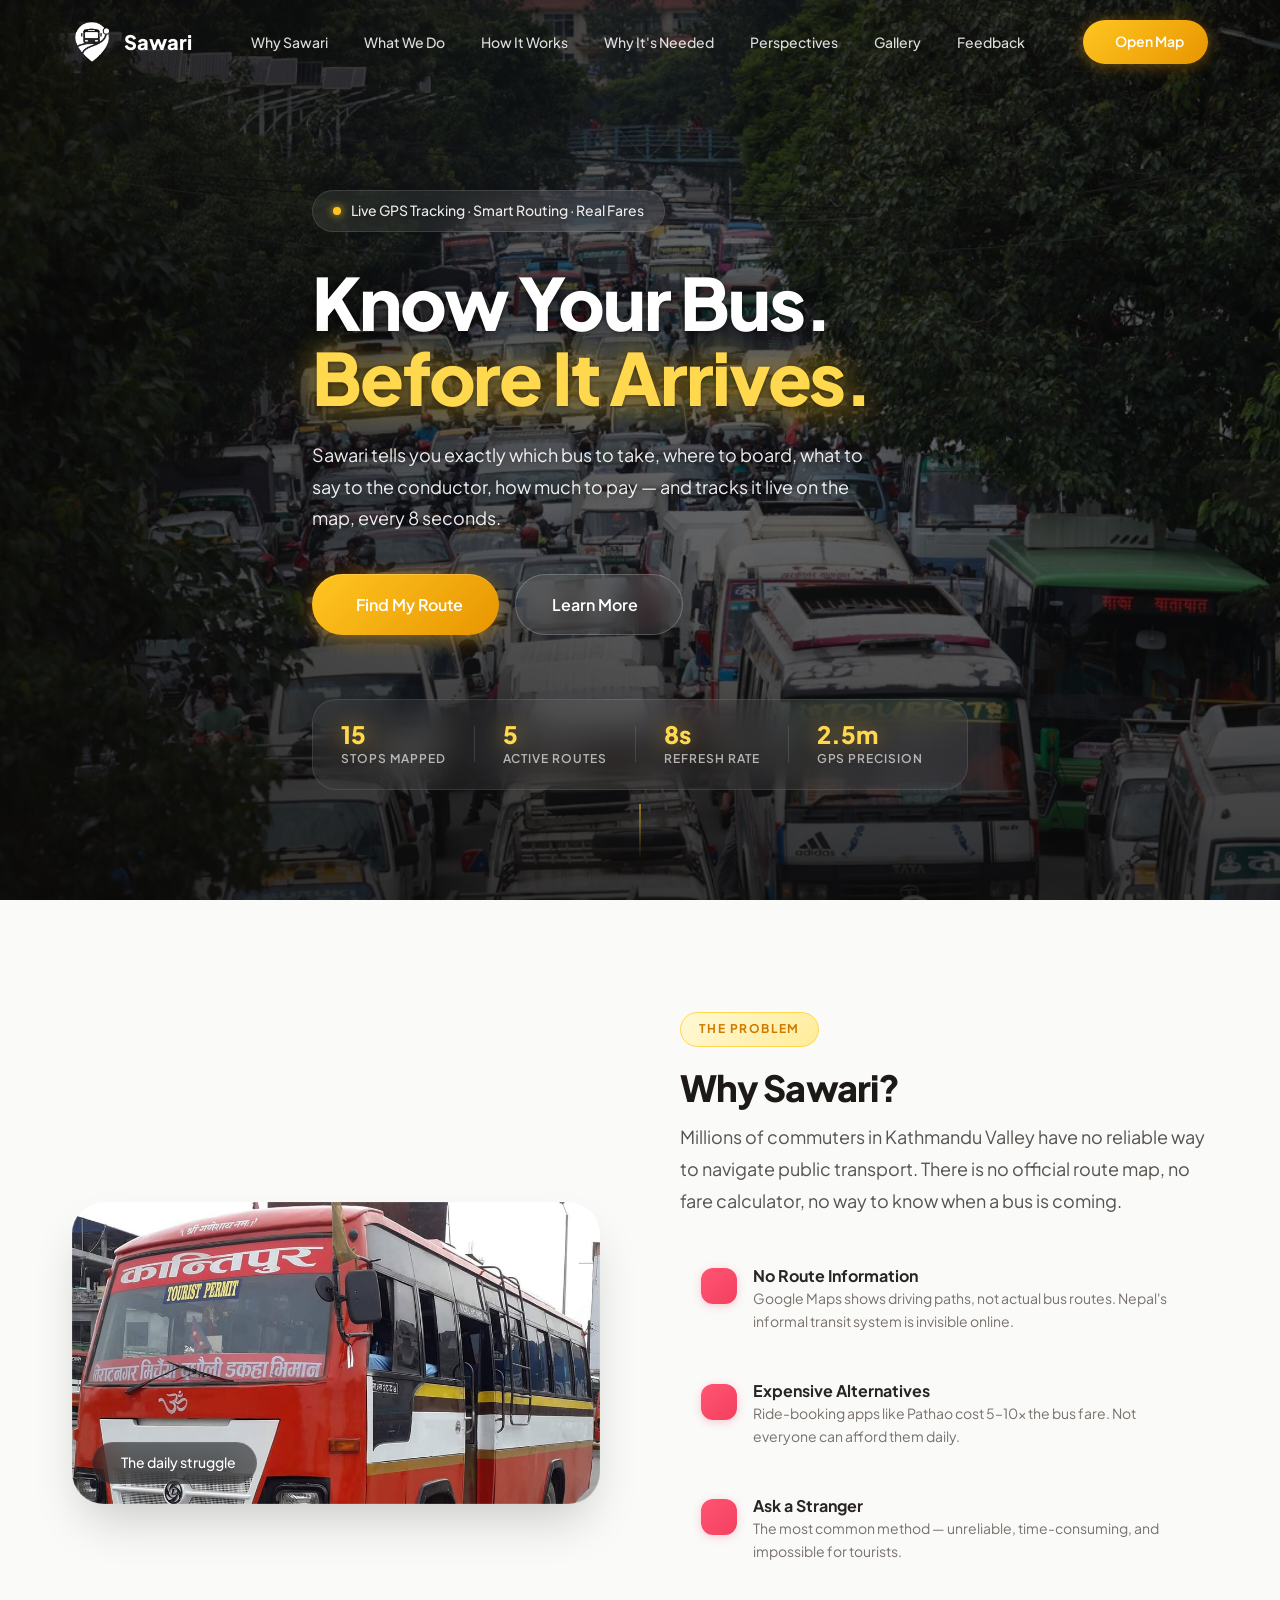
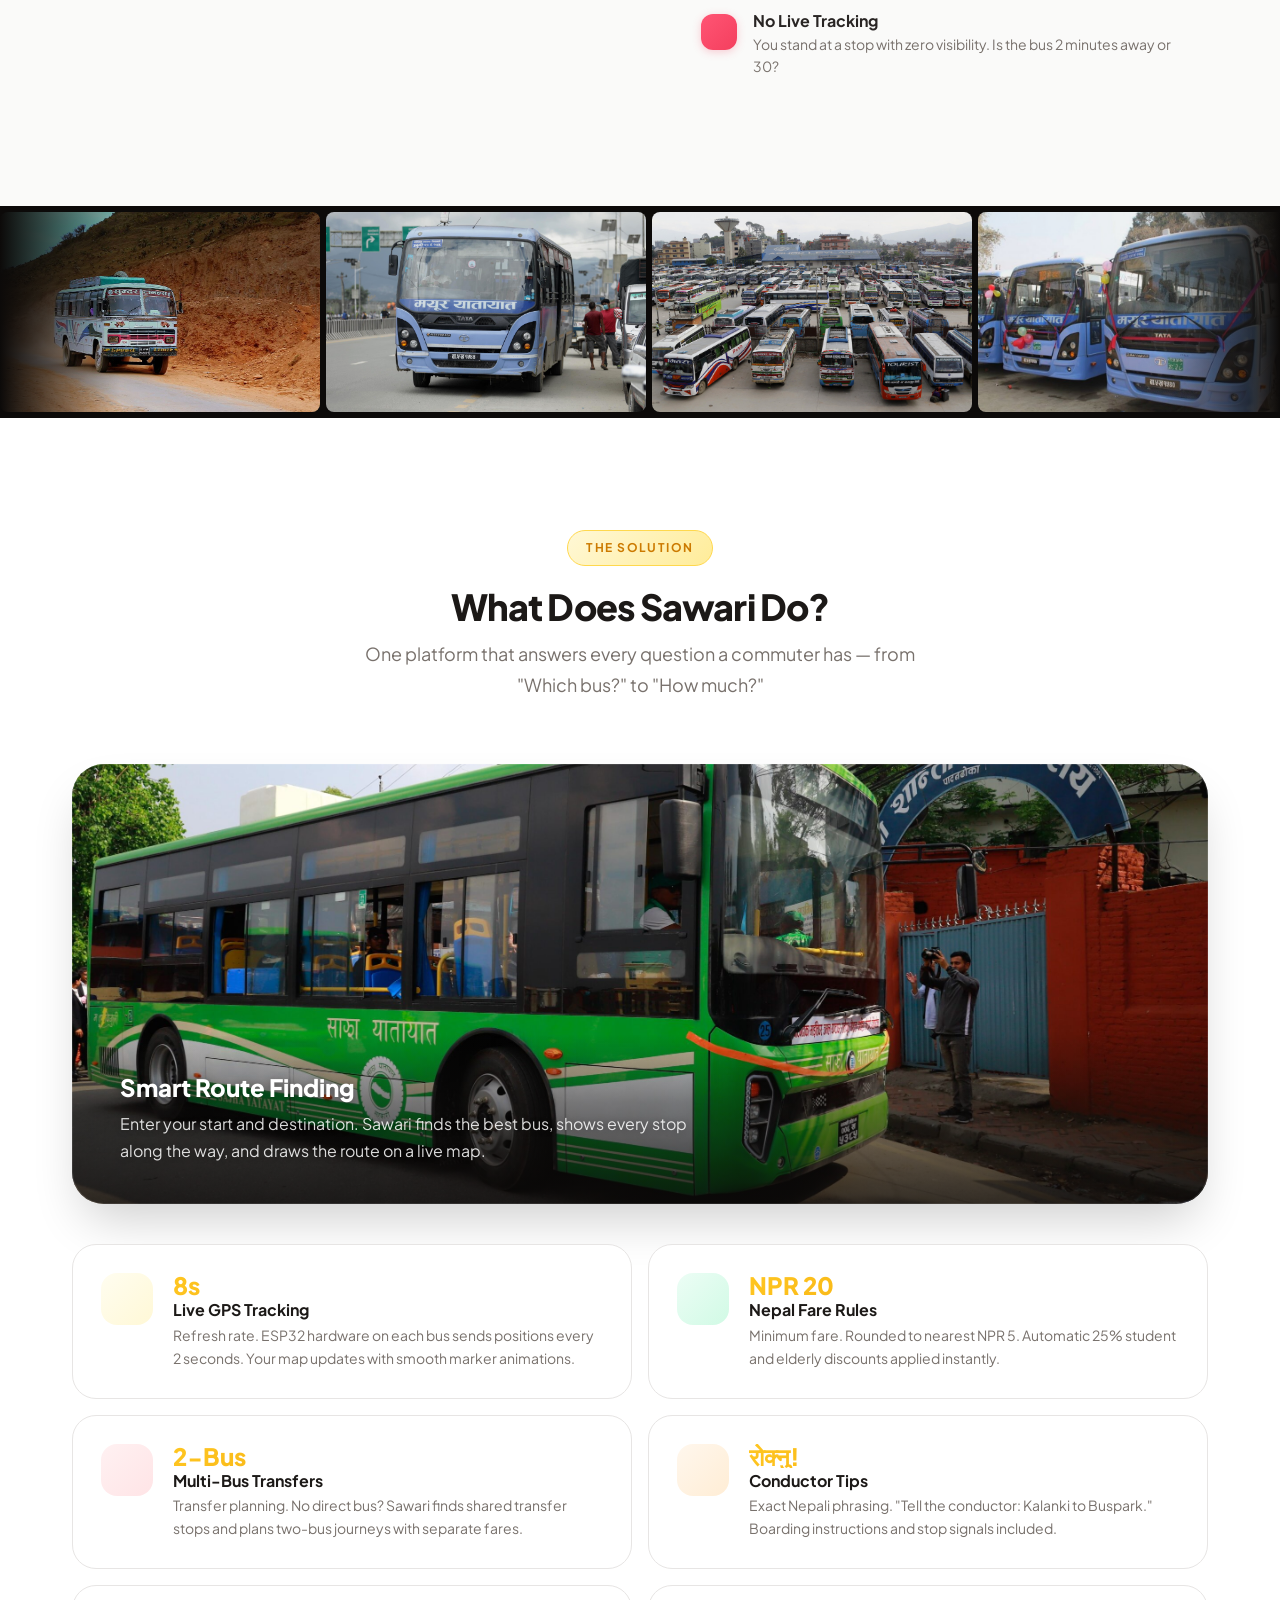
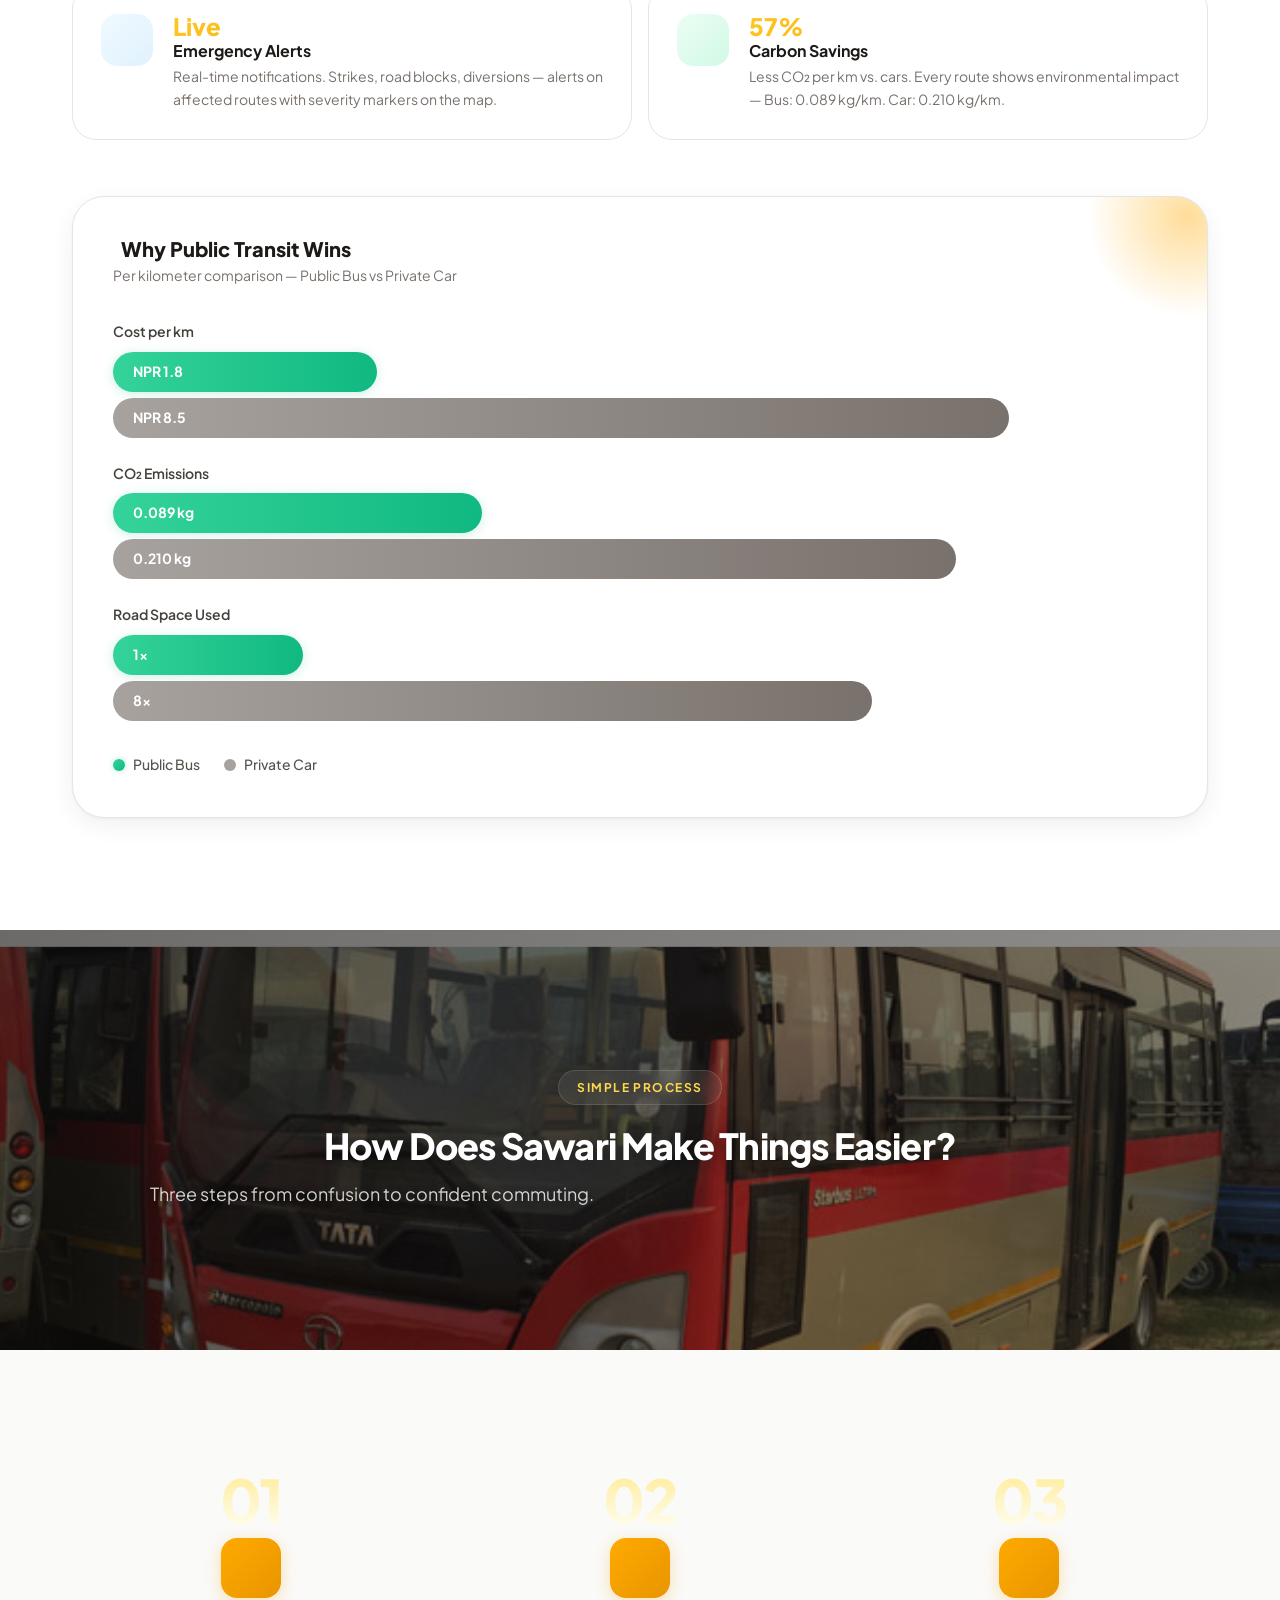
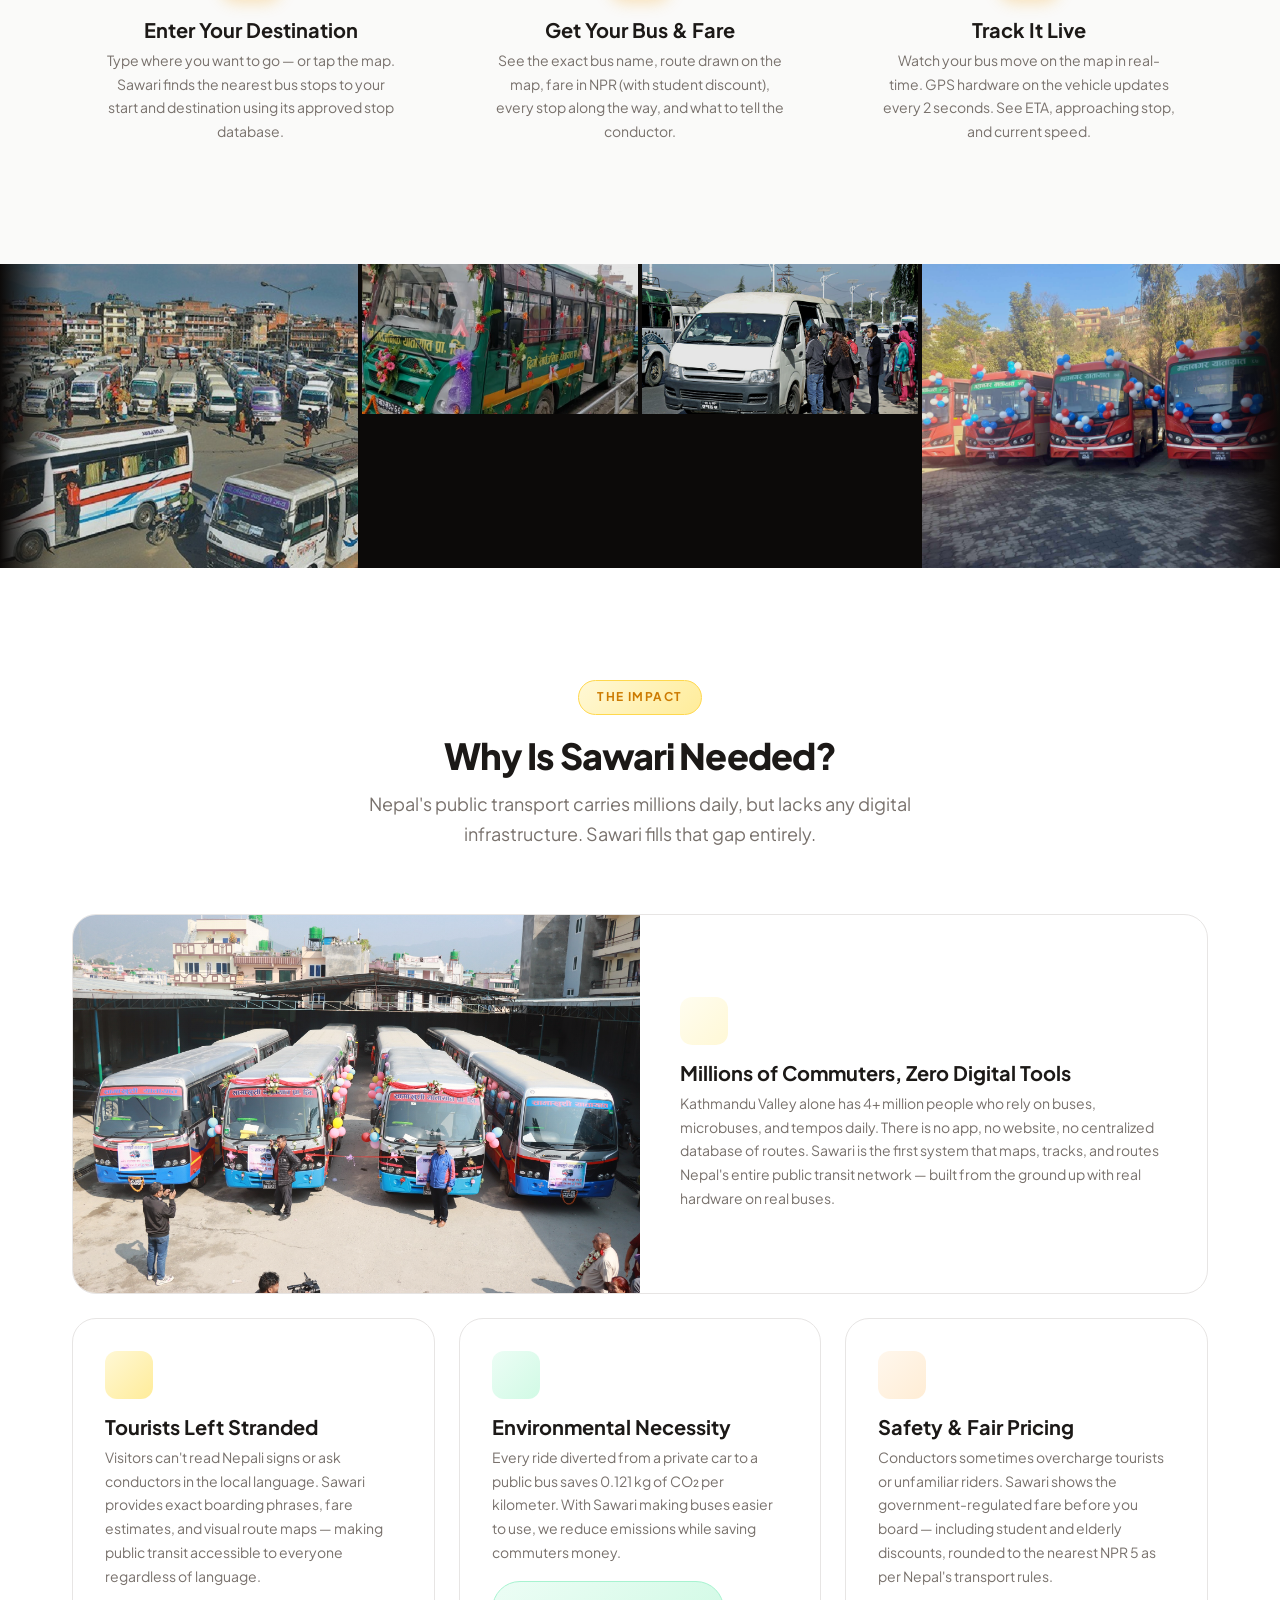
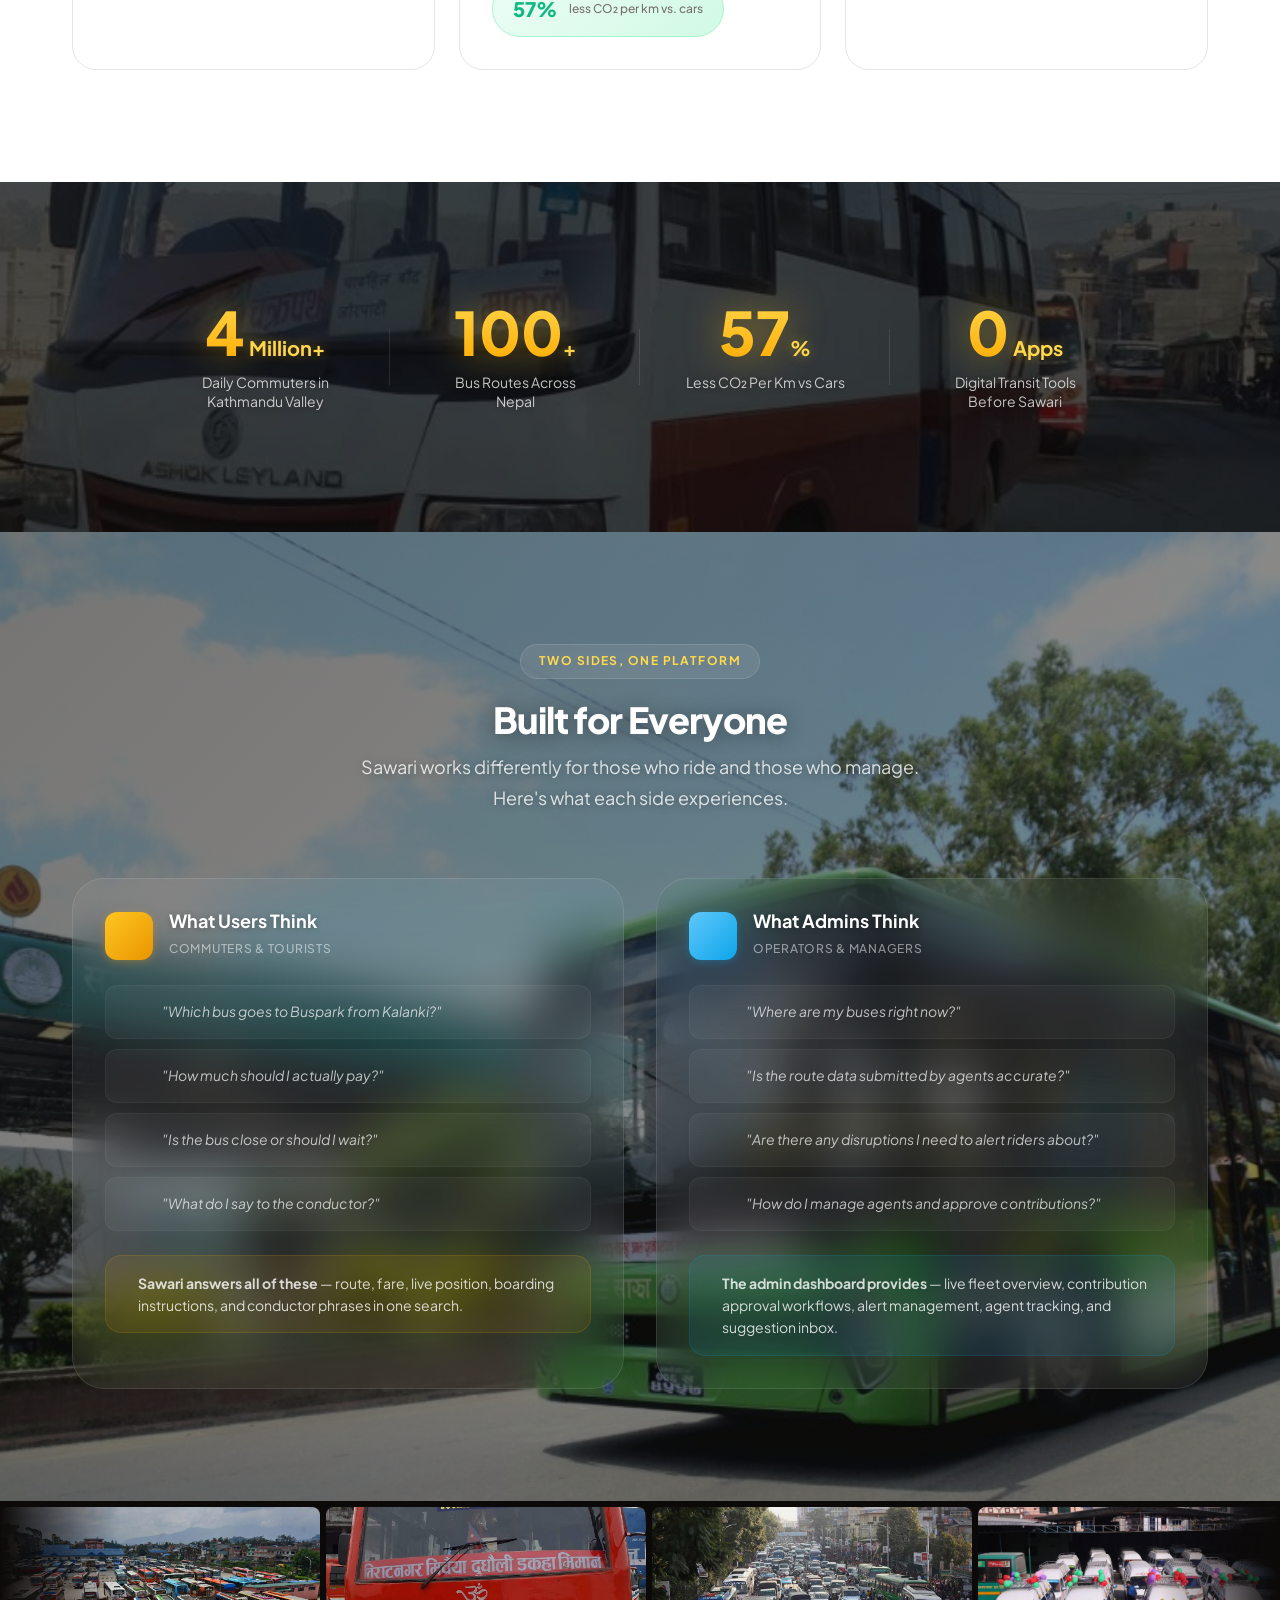
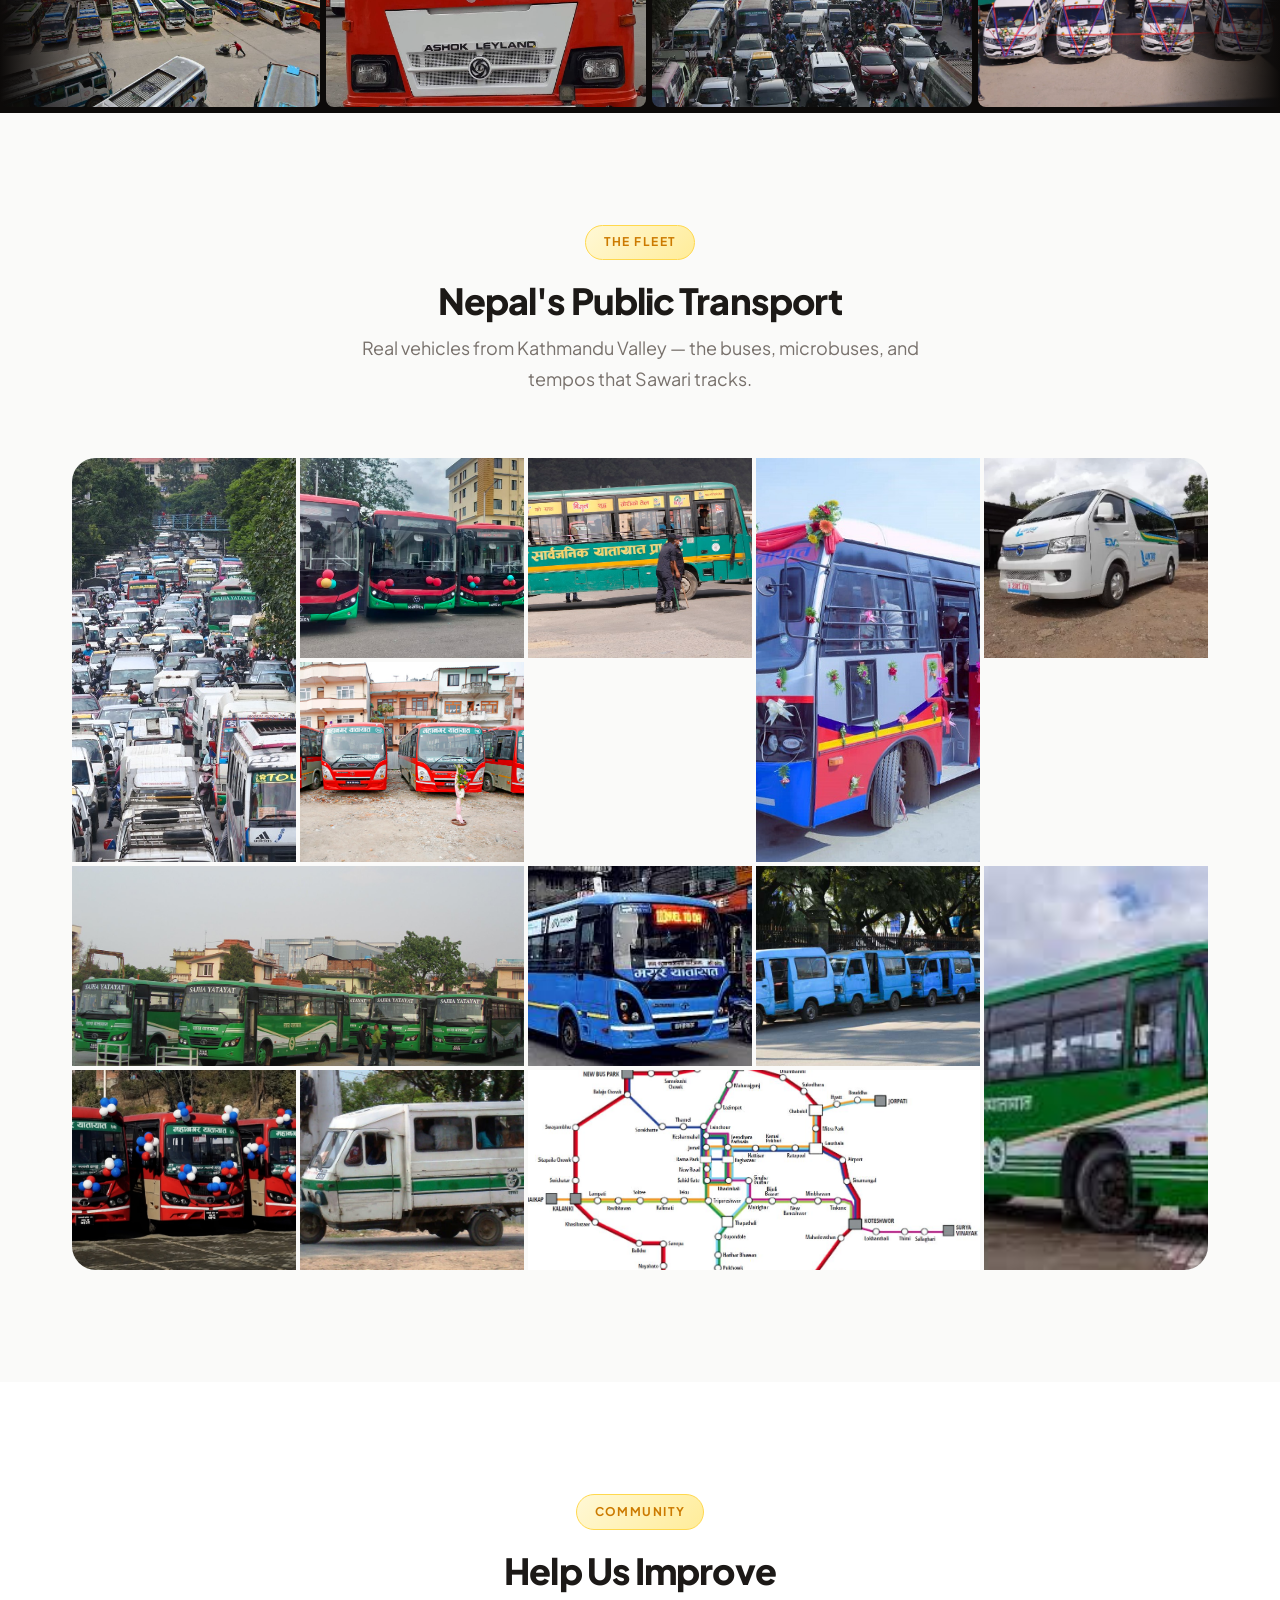
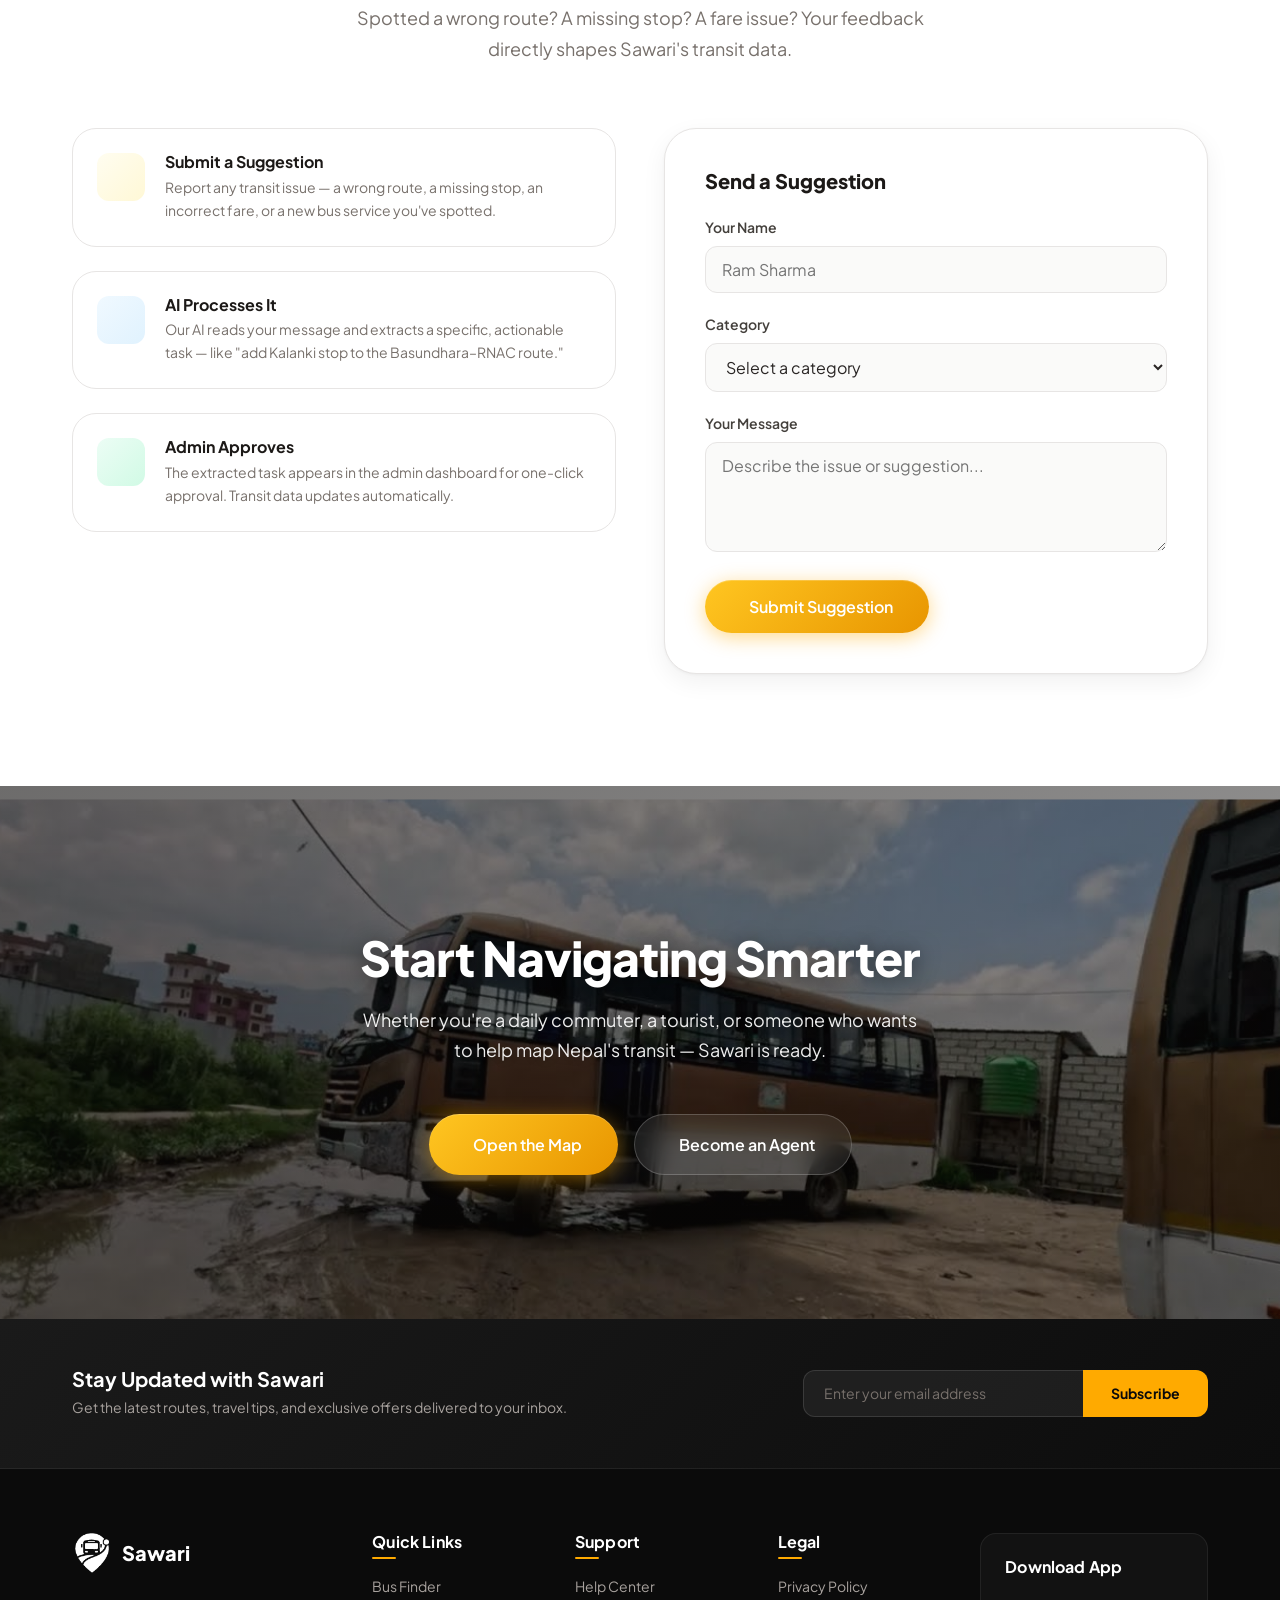
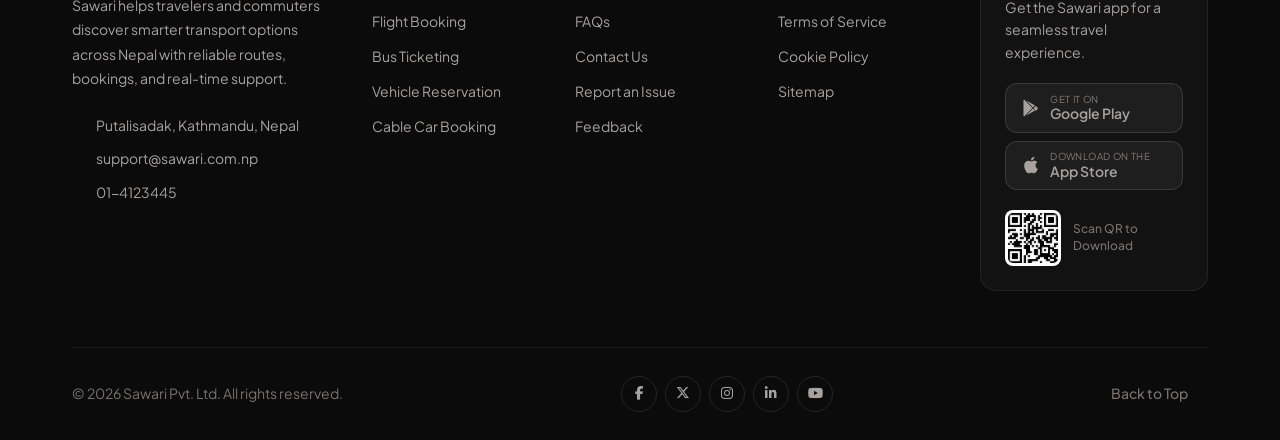
==== sarwari-landing/index.html @ 7359ad66 "feat: Add newsletter subscription bar and enhance footer with social media links" ====
<!DOCTYPE html>
<html lang="en">
<head>
    <meta charset="UTF-8">
    <meta name="viewport" content="width=device-width, initial-scale=1.0">
    <meta name="description" content="Sawari — Navigate Nepal's public transport with real-time GPS tracking, smart route finding, and live fare estimation for Kathmandu Valley.">
    <meta name="keywords" content="Sawari, Nepal, public transport, GPS tracking, bus tracker, Kathmandu, route finder, smart transit">
    <meta name="author" content="Sawari Team">
    <meta name="robots" content="index, follow">

    <!-- Open Graph -->
    <meta property="og:title" content="Sawari — Smart Public Transit for Nepal">
    <meta property="og:description" content="Real-time GPS bus tracking, intelligent route finding, and fare estimation. Navigate Kathmandu's public transport with confidence.">
    <meta property="og:type" content="website">
    <meta property="og:url" content="https://sawari.com.np">
    <meta property="og:image" content="../gallery/sajha-bus-EV.jpg">

    <!-- Twitter Card -->
    <meta name="twitter:card" content="summary_large_image">
    <meta name="twitter:title" content="Sawari — Smart Public Transit for Nepal">
    <meta name="twitter:description" content="Real-time bus tracking and route finding for Kathmandu Valley.">

    <title>Sawari — Smart Public Transit for Nepal</title>

    <!-- Favicon -->
    <link rel="icon" type="image/png" href="../logo-icon.png">

    <!-- Canonical -->
    <link rel="canonical" href="https://sawari.com.np">

    <!-- Preload LCP image -->
    <link rel="preload" as="image" href="../gallery/sajha-bus-EV.jpg" fetchpriority="high">

    <!-- Fonts -->
    <link rel="preconnect" href="https://fonts.googleapis.com">
    <link rel="preconnect" href="https://fonts.gstatic.com" crossorigin>
    <link href="https://fonts.googleapis.com/css2?family=Plus+Jakarta+Sans:wght@300;400;500;600;700;800&display=swap" rel="stylesheet">

    <!-- Feather Icons -->
    <script src="https://unpkg.com/feather-icons"></script>

    <!-- Font Awesome (for footer social icons) -->
    <link rel="stylesheet" href="https://cdnjs.cloudflare.com/ajax/libs/font-awesome/6.5.1/css/all.min.css">

    <!-- Stylesheet -->
    <link rel="stylesheet" href="css/style.css">

    <!-- Structured Data -->
    <script type="application/ld+json">
    {
        "@context": "https://schema.org",
        "@type": "WebApplication",
        "name": "Sawari",
        "url": "https://sawari.com.np",
        "description": "Navigate Nepal's public transport with real-time GPS tracking, smart route finding, and live fare estimation for Kathmandu Valley.",
        "applicationCategory": "TravelApplication",
        "operatingSystem": "Any (Web-based)",
        "offers": {
            "@type": "Offer",
            "price": "0",
            "priceCurrency": "NPR"
        },
        "author": {
            "@type": "Organization",
            "name": "Sawari Pvt. Ltd.",
            "address": {
                "@type": "PostalAddress",
                "addressLocality": "Kathmandu",
                "addressCountry": "NP"
            }
        }
    }
    </script>

    <!-- Noscript fallback -->
    <noscript>
        <style>
            .reveal { opacity: 1; transform: none; }
            .scroll-progress { display: none; }
        </style>
    </noscript>
</head>
<body>

    <!-- Scroll Progress -->
    <div class="scroll-progress" id="scrollProgress" aria-hidden="true"></div>

    <!-- ================================================================
         NAVIGATION
         ================================================================ -->
    <header class="site-header" id="siteHeader">
        <nav class="nav-container">
            <a href="#hero" class="nav-logo" aria-label="Sawari Home">
                <img src="../logo-white.png" alt="Sawari" class="nav-logo-img nav-logo-white">
                <img src="../logo-black.png" alt="Sawari" class="nav-logo-img nav-logo-black">
                <span>Sawari</span>
            </a>

            <ul class="nav-links" id="navLinks">
                <li><a href="#why" class="nav-link">Why Sawari</a></li>
                <li><a href="#what" class="nav-link">What We Do</a></li>
                <li><a href="#how" class="nav-link">How It Works</a></li>
                <li><a href="#need" class="nav-link">Why It's Needed</a></li>
                <li><a href="#perspectives" class="nav-link">Perspectives</a></li>
                <li><a href="#gallery" class="nav-link">Gallery</a></li>
                <li><a href="#suggestions" class="nav-link">Feedback</a></li>
            </ul>

            <div class="nav-actions">
                <a href="pages/map.php" class="nav-cta">
                    <i data-feather="map-pin"></i>
                    Open Map
                </a>
                <button class="hamburger" id="hamburger" aria-label="Toggle menu" aria-expanded="false">
                    <span></span>
                    <span></span>
                    <span></span>
                </button>
            </div>
        </nav>
    </header>

    <!-- Mobile Overlay -->
    <div class="mobile-overlay" id="mobileOverlay" aria-hidden="true"></div>

    <!-- ================================================================
         HERO — Full-screen real bus image
         ================================================================ -->
    <section class="hero" id="hero">
        <div class="hero-img-bg">
            <img src="../gallery/sajha-bus-EV.jpg" alt="Sajha Yatayat electric bus on Kathmandu road" class="hero-bg-image" fetchpriority="high">
            <div class="hero-overlay"></div>
        </div>

        <div class="container hero-content">
            <span class="hero-chip reveal">
                <span class="chip-dot"></span>
                Live GPS Tracking &middot; Smart Routing &middot; Real Fares
            </span>

            <h1 class="hero-title reveal">
                Know Your Bus.<br>
                <span class="hero-accent">Before It Arrives.</span>
            </h1>

            <p class="hero-sub reveal">
                Sawari tells you exactly which bus to take, where to board, what to say to the conductor,
                how much to pay — and tracks it live on the map, every 8 seconds.
            </p>

            <div class="hero-actions reveal">
                <a href="pages/map.php" class="btn btn-accent btn-lg">
                    <i data-feather="navigation"></i>
                    Find My Route
                </a>
                <a href="#why" class="btn btn-glass btn-lg">
                    Learn More
                    <i data-feather="arrow-down"></i>
                </a>
            </div>

            <div class="hero-metrics reveal">
                <div class="metric">
                    <strong data-count="15">0</strong>
                    <span>Stops Mapped</span>
                </div>
                <div class="metric-divider"></div>
                <div class="metric">
                    <strong data-count="5">0</strong>
                    <span>Active Routes</span>
                </div>
                <div class="metric-divider"></div>
                <div class="metric">
                    <strong>8s</strong>
                    <span>Refresh Rate</span>
                </div>
                <div class="metric-divider"></div>
                <div class="metric">
                    <strong>2.5m</strong>
                    <span>GPS Precision</span>
                </div>
            </div>
        </div>

        <div class="hero-scroll" aria-hidden="true">
            <div class="scroll-line"></div>
        </div>
    </section>

    <!-- ================================================================
         WHY SAWARI — Problem statement with real image split
         ================================================================ -->
    <section class="section why-section" id="why">
        <div class="split-layout container">
            <div class="split-image reveal">
                <img loading="lazy" src="../gallery/473783154_1062778689195922_6904992953434292580_n.jpg" alt="Crowded Kathmandu bus stop" width="640" height="480">
                <div class="image-badge">
                    <i data-feather="alert-circle"></i>
                    The daily struggle
                </div>
            </div>
            <div class="split-content reveal">
                <span class="section-tag">The Problem</span>
                <h2 class="section-title">Why Sawari?</h2>
                <p class="section-lead">
                    Millions of commuters in Kathmandu Valley have no reliable way to navigate public transport.
                    There is no official route map, no fare calculator, no way to know when a bus is coming.
                </p>

                <div class="pain-points">
                    <div class="pain-point">
                        <div class="pain-icon">
                            <i data-feather="x"></i>
                        </div>
                        <div>
                            <h4>No Route Information</h4>
                            <p>Google Maps shows driving paths, not actual bus routes. Nepal's informal transit system is invisible online.</p>
                        </div>
                    </div>
                    <div class="pain-point">
                        <div class="pain-icon">
                            <i data-feather="x"></i>
                        </div>
                        <div>
                            <h4>Expensive Alternatives</h4>
                            <p>Ride-booking apps like Pathao cost 5–10× the bus fare. Not everyone can afford them daily.</p>
                        </div>
                    </div>
                    <div class="pain-point">
                        <div class="pain-icon">
                            <i data-feather="x"></i>
                        </div>
                        <div>
                            <h4>Ask a Stranger</h4>
                            <p>The most common method — unreliable, time-consuming, and impossible for tourists.</p>
                        </div>
                    </div>
                    <div class="pain-point">
                        <div class="pain-icon">
                            <i data-feather="x"></i>
                        </div>
                        <div>
                            <h4>No Live Tracking</h4>
                            <p>You stand at a stop with zero visibility. Is the bus 2 minutes away or 30?</p>
                        </div>
                    </div>
                </div>
            </div>
        </div>
    </section>

    <!-- ================================================================
         IMAGE RIBBON — Visual break
         ================================================================ -->
    <div class="image-ribbon" aria-hidden="true">
        <div class="ribbon-track">
            <div class="ribbon-img"><img loading="lazy" src="../gallery/image1.jpg" alt="" width="400" height="260"></div>
            <div class="ribbon-img"><img loading="lazy" src="../gallery/108638425_305582130808549_5592725951144085732_n.jpg" alt="" width="400" height="260"></div>
            <div class="ribbon-img"><img loading="lazy" src="../gallery/image2.jpg" alt="" width="400" height="260"></div>
            <div class="ribbon-img"><img loading="lazy" src="../gallery/1594641445.jpg" alt="" width="400" height="260"></div>
            <div class="ribbon-img"><img loading="lazy" src="../gallery/image3.jpg" alt="" width="400" height="260"></div>
            <!-- Duplicate for seamless loop -->
            <div class="ribbon-img"><img loading="lazy" src="../gallery/image1.jpg" alt="" width="400" height="260"></div>
            <div class="ribbon-img"><img loading="lazy" src="../gallery/108638425_305582130808549_5592725951144085732_n.jpg" alt="" width="400" height="260"></div>
            <div class="ribbon-img"><img loading="lazy" src="../gallery/image2.jpg" alt="" width="400" height="260"></div>
            <div class="ribbon-img"><img loading="lazy" src="../gallery/1594641445.jpg" alt="" width="400" height="260"></div>
            <div class="ribbon-img"><img loading="lazy" src="../gallery/image3.jpg" alt="" width="400" height="260"></div>
        </div>
    </div>

    <!-- ================================================================
         WHAT DOES SAWARI DO — Features showcase
         ================================================================ -->
    <section class="section what-section" id="what">
        <div class="container">
            <div class="section-header reveal">
                <span class="section-tag">The Solution</span>
                <h2 class="section-title">What Does Sawari Do?</h2>
                <p class="section-subtitle">
                    One platform that answers every question a commuter has — from "Which bus?" to "How much?"
                </p>
            </div>

            <div class="features-showcase">
                <div class="feature-main reveal">
                    <div class="feature-main-image">
                        <img loading="lazy" src="../gallery/sajha1.jpg" alt="Sajha Yatayat bus fleet" width="800" height="500">
                        <div class="feature-overlay-card">
                            <i data-feather="map"></i>
                            <h3>Smart Route Finding</h3>
                            <p>Enter your start and destination. Sawari finds the best bus, shows every stop along the way, and draws the route on a live map.</p>
                        </div>
                    </div>
                </div>

                <!-- Infographic Feature Bullets -->
                <div class="feature-bullets">
                    <div class="feature-bullet reveal">
                        <div class="bullet-icon">
                            <i data-feather="navigation"></i>
                        </div>
                        <div class="bullet-content">
                            <div class="bullet-stat">8s</div>
                            <h3>Live GPS Tracking</h3>
                            <p>Refresh rate. ESP32 hardware on each bus sends positions every 2 seconds. Your map updates with smooth marker animations.</p>
                        </div>
                    </div>

                    <div class="feature-bullet reveal">
                        <div class="bullet-icon bullet-icon--emerald">
                            <i data-feather="dollar-sign"></i>
                        </div>
                        <div class="bullet-content">
                            <div class="bullet-stat">NPR 20</div>
                            <h3>Nepal Fare Rules</h3>
                            <p>Minimum fare. Rounded to nearest NPR 5. Automatic 25% student and elderly discounts applied instantly.</p>
                        </div>
                    </div>

                    <div class="feature-bullet reveal">
                        <div class="bullet-icon bullet-icon--rose">
                            <i data-feather="git-merge"></i>
                        </div>
                        <div class="bullet-content">
                            <div class="bullet-stat">2-Bus</div>
                            <h3>Multi-Bus Transfers</h3>
                            <p>Transfer planning. No direct bus? Sawari finds shared transfer stops and plans two-bus journeys with separate fares.</p>
                        </div>
                    </div>

                    <div class="feature-bullet reveal">
                        <div class="bullet-icon bullet-icon--orange">
                            <i data-feather="message-circle"></i>
                        </div>
                        <div class="bullet-content">
                            <div class="bullet-stat">रोक्नु!</div>
                            <h3>Conductor Tips</h3>
                            <p>Exact Nepali phrasing. "Tell the conductor: Kalanki to Buspark." Boarding instructions and stop signals included.</p>
                        </div>
                    </div>

                    <div class="feature-bullet reveal">
                        <div class="bullet-icon bullet-icon--sky">
                            <i data-feather="bell"></i>
                        </div>
                        <div class="bullet-content">
                            <div class="bullet-stat">Live</div>
                            <h3>Emergency Alerts</h3>
                            <p>Real-time notifications. Strikes, road blocks, diversions — alerts on affected routes with severity markers on the map.</p>
                        </div>
                    </div>

                    <div class="feature-bullet reveal">
                        <div class="bullet-icon bullet-icon--green">
                            <i data-feather="bar-chart-2"></i>
                        </div>
                        <div class="bullet-content">
                            <div class="bullet-stat">57%</div>
                            <h3>Carbon Savings</h3>
                            <p>Less CO₂ per km vs. cars. Every route shows environmental impact — Bus: 0.089 kg/km. Car: 0.210 kg/km.</p>
                        </div>
                    </div>
                </div>

                <!-- Infographic Comparison Chart -->
                <div class="infographic reveal">
                    <div class="infographic-compare">
                        <div class="compare-header">
                            <h3><i data-feather="trending-up"></i> Why Public Transit Wins</h3>
                            <p>Per kilometer comparison — Public Bus vs Private Car</p>
                        </div>
                        <div class="compare-bars">
                            <div class="compare-row">
                                <span class="compare-label">Cost per km</span>
                                <div class="compare-bar-group">
                                    <div class="compare-bar compare-bar--bus" style="--bar-width: 25%"><span>NPR 1.8</span></div>
                                    <div class="compare-bar compare-bar--car" style="--bar-width: 85%"><span>NPR 8.5</span></div>
                                </div>
                            </div>
                            <div class="compare-row">
                                <span class="compare-label">CO₂ Emissions</span>
                                <div class="compare-bar-group">
                                    <div class="compare-bar compare-bar--bus" style="--bar-width: 35%"><span>0.089 kg</span></div>
                                    <div class="compare-bar compare-bar--car" style="--bar-width: 80%"><span>0.210 kg</span></div>
                                </div>
                            </div>
                            <div class="compare-row">
                                <span class="compare-label">Road Space Used</span>
                                <div class="compare-bar-group">
                                    <div class="compare-bar compare-bar--bus" style="--bar-width: 18%"><span>1×</span></div>
                                    <div class="compare-bar compare-bar--car" style="--bar-width: 72%"><span>8×</span></div>
                                </div>
                            </div>
                        </div>
                        <div class="compare-legend">
                            <span class="legend-item legend-item--bus"><span class="legend-dot"></span> Public Bus</span>
                            <span class="legend-item legend-item--car"><span class="legend-dot"></span> Private Car</span>
                        </div>
                    </div>
                </div>
            </div>
        </div>
    </section>

    <!-- ================================================================
         HOW IT WORKS — Step-by-step with image banner
         ================================================================ -->
    <section class="section how-section" id="how">
        <div class="how-img-banner">
            <img loading="lazy" src="../gallery/mahanagar.jpg" alt="Mahanagar Yatayat bus on Kathmandu road" width="1920" height="600">
            <div class="banner-overlay"></div>
            <div class="container banner-content reveal">
                <span class="section-tag section-tag--light">Simple Process</span>
                <h2 class="section-title section-title--light">How Does Sawari Make Things Easier?</h2>
                <p class="section-subtitle section-subtitle--light">
                    Three steps from confusion to confident commuting.
                </p>
            </div>
        </div>

        <div class="container">
            <div class="steps-grid">
                <div class="step-card reveal">
                    <div class="step-number">01</div>
                    <div class="step-icon">
                        <i data-feather="search"></i>
                    </div>
                    <h3>Enter Your Destination</h3>
                    <p>
                        Type where you want to go — or tap the map. Sawari finds the nearest bus stops
                        to your start and destination using its approved stop database.
                    </p>
                </div>

                <div class="step-card reveal">
                    <div class="step-number">02</div>
                    <div class="step-icon">
                        <i data-feather="truck"></i>
                    </div>
                    <h3>Get Your Bus &amp; Fare</h3>
                    <p>
                        See the exact bus name, route drawn on the map, fare in NPR (with student discount),
                        every stop along the way, and what to tell the conductor.
                    </p>
                </div>

                <div class="step-card reveal">
                    <div class="step-number">03</div>
                    <div class="step-icon">
                        <i data-feather="radio"></i>
                    </div>
                    <h3>Track It Live</h3>
                    <p>
                        Watch your bus move on the map in real-time. GPS hardware on the vehicle updates every 2 seconds.
                        See ETA, approaching stop, and current speed.
                    </p>
                </div>
            </div>
        </div>
    </section>

    <!-- ================================================================
         IMAGE MOSAIC — Visual break
         ================================================================ -->
    <div class="image-mosaic" aria-hidden="true">
        <div class="mosaic-grid">
            <div class="mosaic-img mosaic-img--tall"><img loading="lazy" src="../gallery/image4.jpg" alt="" width="400" height="500"></div>
            <div class="mosaic-img"><img loading="lazy" src="../gallery/39089002_214055306121394_3987346834723962880_n_mmZU29H7GE.jpg" alt="" width="400" height="260"></div>
            <div class="mosaic-img"><img loading="lazy" src="../gallery/image5.jpg" alt="" width="400" height="260"></div>
            <div class="mosaic-img mosaic-img--tall"><img loading="lazy" src="../gallery/473749570_1355280112583010_593412764911101796_n.jpg" alt="" width="400" height="500"></div>
        </div>
    </div>

    <!-- ================================================================
         WHY IS IT NEEDED — Impact section
         ================================================================ -->
    <section class="section need-section" id="need">
        <div class="container">
            <div class="section-header reveal">
                <span class="section-tag">The Impact</span>
                <h2 class="section-title">Why Is Sawari Needed?</h2>
                <p class="section-subtitle">
                    Nepal's public transport carries millions daily, but lacks any digital infrastructure.
                    Sawari fills that gap entirely.
                </p>
            </div>

            <div class="need-grid">
                <div class="need-card need-card--wide reveal">
                    <div class="need-card-image">
                        <img loading="lazy" src="../gallery/481820024_656265493582501_1243983797300762177_n.jpg" alt="Busy Kathmandu transit" width="800" height="400">
                        <div class="need-image-overlay"></div>
                    </div>
                    <div class="need-card-body">
                        <div class="need-icon">
                            <i data-feather="users"></i>
                        </div>
                        <h3>Millions of Commuters, Zero Digital Tools</h3>
                        <p>
                            Kathmandu Valley alone has 4+ million people who rely on buses, microbuses, and tempos daily.
                            There is no app, no website, no centralized database of routes. Sawari is the first system
                            that maps, tracks, and routes Nepal's entire public transit network — built from the ground up
                            with real hardware on real buses.
                        </p>
                    </div>
                </div>

                <div class="need-card reveal">
                    <div class="need-icon need-icon--accent">
                        <i data-feather="globe"></i>
                    </div>
                    <h3>Tourists Left Stranded</h3>
                    <p>
                        Visitors can't read Nepali signs or ask conductors in the local language. Sawari provides
                        exact boarding phrases, fare estimates, and visual route maps — making public transit
                        accessible to everyone regardless of language.
                    </p>
                </div>

                <div class="need-card reveal">
                    <div class="need-icon need-icon--green">
                        <i data-feather="wind"></i>
                    </div>
                    <h3>Environmental Necessity</h3>
                    <p>
                        Every ride diverted from a private car to a public bus saves 0.121 kg of CO₂ per kilometer.
                        With Sawari making buses easier to use, we reduce emissions while saving commuters money.
                    </p>
                    <div class="carbon-badge">
                        <span class="carbon-stat">57%</span>
                        <span class="carbon-label">less CO₂ per km vs. cars</span>
                    </div>
                </div>

                <div class="need-card reveal">
                    <div class="need-icon need-icon--warm">
                        <i data-feather="shield"></i>
                    </div>
                    <h3>Safety &amp; Fair Pricing</h3>
                    <p>
                        Conductors sometimes overcharge tourists or unfamiliar riders. Sawari shows the
                        government-regulated fare before you board — including student and elderly discounts,
                        rounded to the nearest NPR 5 as per Nepal's transport rules.
                    </p>
                </div>
            </div>
        </div>
    </section>

    <!-- ================================================================
         TRANSIT STATS — Key numbers with image background
         ================================================================ -->
    <section class="section stats-section">
        <div class="stats-bg">
            <img loading="lazy" src="../gallery/81038617_2710162452340155_22013957954863104_n.jpg" alt="" width="1920" height="600">
            <div class="stats-overlay"></div>
        </div>
        <div class="container stats-content">
            <div class="stats-grid reveal">
                <div class="stat-item">
                    <div><span class="stat-number" data-count="4">0</span><span class="stat-unit"> Million+</span></div>
                    <div class="stat-label">Daily Commuters in Kathmandu Valley</div>
                </div>
                <div class="stat-item">
                    <div><span class="stat-number" data-count="100">0</span><span class="stat-unit">+</span></div>
                    <div class="stat-label">Bus Routes Across Nepal</div>
                </div>
                <div class="stat-item">
                    <div><span class="stat-number" data-count="57">0</span><span class="stat-unit">%</span></div>
                    <div class="stat-label">Less CO₂ Per Km vs Cars</div>
                </div>
                <div class="stat-item">
                    <div><span class="stat-number" data-count="0">0</span><span class="stat-unit"> Apps</span></div>
                    <div class="stat-label">Digital Transit Tools Before Sawari</div>
                </div>
            </div>
        </div>
    </section>

    <!-- ================================================================
         PERSPECTIVES — User vs Admin viewpoint
         ================================================================ -->
    <section class="section perspectives-section" id="perspectives">
        <div class="perspectives-bg">
            <img loading="lazy" src="../gallery/SajhaBus_20220707134627.jpg" alt="Sajha Yatayat fleet" width="1920" height="800">
            <div class="perspectives-overlay"></div>
        </div>

        <div class="container">
            <div class="section-header reveal">
                <span class="section-tag section-tag--light">Two Sides, One Platform</span>
                <h2 class="section-title section-title--light">Built for Everyone</h2>
                <p class="section-subtitle section-subtitle--light">
                    Sawari works differently for those who ride and those who manage. Here's what each side experiences.
                </p>
            </div>

            <div class="perspectives-grid">
                <!-- User Perspective -->
                <div class="perspective-card perspective-card--user reveal">
                    <div class="perspective-header">
                        <div class="perspective-avatar">
                            <i data-feather="user"></i>
                        </div>
                        <div>
                            <h3>What Users Think</h3>
                            <span class="perspective-role">Commuters &amp; Tourists</span>
                        </div>
                    </div>
                    <div class="perspective-body">
                        <div class="thought">
                            <div class="thought-icon"><i data-feather="help-circle"></i></div>
                            <p>"Which bus goes to Buspark from Kalanki?"</p>
                        </div>
                        <div class="thought">
                            <div class="thought-icon"><i data-feather="help-circle"></i></div>
                            <p>"How much should I actually pay?"</p>
                        </div>
                        <div class="thought">
                            <div class="thought-icon"><i data-feather="help-circle"></i></div>
                            <p>"Is the bus close or should I wait?"</p>
                        </div>
                        <div class="thought">
                            <div class="thought-icon"><i data-feather="help-circle"></i></div>
                            <p>"What do I say to the conductor?"</p>
                        </div>
                    </div>
                    <div class="perspective-answer">
                        <i data-feather="check-circle"></i>
                        <p><strong>Sawari answers all of these</strong> — route, fare, live position, boarding instructions, and conductor phrases in one search.</p>
                    </div>
                </div>

                <!-- Admin Perspective -->
                <div class="perspective-card perspective-card--admin reveal">
                    <div class="perspective-header">
                        <div class="perspective-avatar perspective-avatar--admin">
                            <i data-feather="settings"></i>
                        </div>
                        <div>
                            <h3>What Admins Think</h3>
                            <span class="perspective-role">Operators &amp; Managers</span>
                        </div>
                    </div>
                    <div class="perspective-body">
                        <div class="thought">
                            <div class="thought-icon thought-icon--admin"><i data-feather="activity"></i></div>
                            <p>"Where are my buses right now?"</p>
                        </div>
                        <div class="thought">
                            <div class="thought-icon thought-icon--admin"><i data-feather="activity"></i></div>
                            <p>"Is the route data submitted by agents accurate?"</p>
                        </div>
                        <div class="thought">
                            <div class="thought-icon thought-icon--admin"><i data-feather="activity"></i></div>
                            <p>"Are there any disruptions I need to alert riders about?"</p>
                        </div>
                        <div class="thought">
                            <div class="thought-icon thought-icon--admin"><i data-feather="activity"></i></div>
                            <p>"How do I manage agents and approve contributions?"</p>
                        </div>
                    </div>
                    <div class="perspective-answer perspective-answer--admin">
                        <i data-feather="check-circle"></i>
                        <p><strong>The admin dashboard provides</strong> — live fleet overview, contribution approval workflows, alert management, agent tracking, and suggestion inbox.</p>
                    </div>
                </div>
            </div>
        </div>
    </section>

    <!-- ================================================================
         IMAGE RIBBON 2 — Visual break (reverse direction)
         ================================================================ -->
    <div class="image-ribbon image-ribbon--reverse" aria-hidden="true">
        <div class="ribbon-track">
            <div class="ribbon-img"><img loading="lazy" src="../gallery/image6.jpg" alt="" width="400" height="260"></div>
            <div class="ribbon-img"><img loading="lazy" src="../gallery/302216934_482557370551393_6475660738973236802_n.jpg" alt="" width="400" height="260"></div>
            <div class="ribbon-img"><img loading="lazy" src="../gallery/image7.jpg" alt="" width="400" height="260"></div>
            <div class="ribbon-img"><img loading="lazy" src="../gallery/IMG-1.jpeg" alt="" width="400" height="260"></div>
            <div class="ribbon-img"><img loading="lazy" src="../gallery/mayur_yatayat_XWhLImWBJm.jpg" alt="" width="400" height="260"></div>
            <!-- Duplicate for seamless loop -->
            <div class="ribbon-img"><img loading="lazy" src="../gallery/image6.jpg" alt="" width="400" height="260"></div>
            <div class="ribbon-img"><img loading="lazy" src="../gallery/302216934_482557370551393_6475660738973236802_n.jpg" alt="" width="400" height="260"></div>
            <div class="ribbon-img"><img loading="lazy" src="../gallery/image7.jpg" alt="" width="400" height="260"></div>
            <div class="ribbon-img"><img loading="lazy" src="../gallery/IMG-1.jpeg" alt="" width="400" height="260"></div>
            <div class="ribbon-img"><img loading="lazy" src="../gallery/mayur_yatayat_XWhLImWBJm.jpg" alt="" width="400" height="260"></div>
        </div>
    </div>

    <!-- ================================================================
         GALLERY — Real fleet images
         ================================================================ -->
    <section class="section gallery-section" id="gallery">
        <div class="container">
            <div class="section-header reveal">
                <span class="section-tag">The Fleet</span>
                <h2 class="section-title">Nepal's Public Transport</h2>
                <p class="section-subtitle">
                    Real vehicles from Kathmandu Valley — the buses, microbuses, and tempos that Sawari tracks.
                </p>
            </div>

            <div class="gallery-grid reveal">
                <div class="gallery-item gallery-item--tall" data-caption="Sajha Yatayat — Nepal's first electric public bus fleet serving main corridors">
                    <img loading="lazy" src="../gallery/sajha-bus-EV.jpg" alt="Sajha Yatayat electric bus" width="600" height="700">
                    <div class="gallery-hover"><i data-feather="maximize-2"></i></div>
                </div>
                <div class="gallery-item" data-caption="Mahanagar Yatayat — Major public transit operator in the valley">
                    <img loading="lazy" src="../gallery/mahanagar-yatayat.png" alt="Mahanagar Yatayat public bus" width="600" height="400">
                    <div class="gallery-hover"><i data-feather="maximize-2"></i></div>
                </div>
                <div class="gallery-item" data-caption="Digo Yatayat — Eco-friendly green bus service">
                    <img loading="lazy" src="../gallery/digo-yatayat.jpg" alt="Digo Yatayat green bus" width="600" height="400">
                    <div class="gallery-hover"><i data-feather="maximize-2"></i></div>
                </div>
                <div class="gallery-item gallery-item--tall" data-caption="Samakhusi Yatayat — Serving northern Kathmandu corridor">
                    <img loading="lazy" src="../gallery/samakhusi-yatayat-1729569860.jpg" alt="Samakhusi Yatayat bus" width="600" height="700">
                    <div class="gallery-hover"><i data-feather="maximize-2"></i></div>
                </div>
                <div class="gallery-item" data-caption="Hiace minibus — The workhorse of Nepal's semi-urban routes">
                    <img loading="lazy" src="../gallery/hiace.webp" alt="Toyota Hiace minibus" width="600" height="400">
                    <div class="gallery-hover"><i data-feather="maximize-2"></i></div>
                </div>
                <div class="gallery-item" data-caption="High-tech modern buses entering Nepal's transit fleet">
                    <img loading="lazy" src="../gallery/high-tech-buses.jpg" alt="Modern high-tech bus" width="600" height="400">
                    <div class="gallery-hover"><i data-feather="maximize-2"></i></div>
                </div>
                <div class="gallery-item gallery-item--wide" data-caption="Sajha Yatayat luxury service — Kathmandu–Narayangadh shuttle">
                    <img loading="lazy" src="../gallery/sajha-yatayat-kathmandu-narayangadh-shuttle-service-1758693554.jpg" alt="Sajha Yatayat long-distance shuttle" width="800" height="400">
                    <div class="gallery-hover"><i data-feather="maximize-2"></i></div>
                </div>
                <div class="gallery-item" data-caption="Mayur Yatayat — Connecting outer ring road communities">
                    <img loading="lazy" src="../gallery/mayur.jpg" alt="Mayur Yatayat bus" width="600" height="400">
                    <div class="gallery-hover"><i data-feather="maximize-2"></i></div>
                </div>
                <div class="gallery-item" data-caption="Nilo Micro — Blue microbus serving Kathmandu inner routes">
                    <img loading="lazy" src="../gallery/nilo-micro.jpg" alt="Nilo Micro bus" width="600" height="400">
                    <div class="gallery-hover"><i data-feather="maximize-2"></i></div>
                </div>
                <div class="gallery-item gallery-item--tall" data-caption="Sajha Yatayat — Modern fleet vehicle in service">
                    <img loading="lazy" src="../gallery/sajha.jpg" alt="Sajha Yatayat bus" width="600" height="700">
                    <div class="gallery-hover"><i data-feather="maximize-2"></i></div>
                </div>
                <div class="gallery-item" data-caption="Manangar Yatayat — Another view of the valley fleet">
                    <img loading="lazy" src="../gallery/manangar-yatayat.jpg" alt="Manangar Yatayat bus" width="600" height="400">
                    <div class="gallery-hover"><i data-feather="maximize-2"></i></div>
                </div>
                <div class="gallery-item" data-caption="Electric three-wheeler tempo — Zero emission local transit">
                    <img loading="lazy" src="../gallery/tempo.jpg" alt="Electric tempo in Kathmandu" width="600" height="400">
                    <div class="gallery-hover"><i data-feather="maximize-2"></i></div>
                </div>
                <div class="gallery-item gallery-item--wide" data-caption="Route map — Visualizing the bus network across Kathmandu Valley">
                    <img loading="lazy" src="../gallery/routes.jpg" alt="Bus route map" width="800" height="400">
                    <div class="gallery-hover"><i data-feather="maximize-2"></i></div>
                </div>
            </div>
        </div>
    </section>

    <!-- Lightbox -->
    <div class="lightbox" id="lightbox" role="dialog" aria-modal="true" aria-label="Image viewer" hidden>
        <button class="lb-close" aria-label="Close"><i data-feather="x"></i></button>
        <button class="lb-prev" aria-label="Previous"><i data-feather="chevron-left"></i></button>
        <button class="lb-next" aria-label="Next"><i data-feather="chevron-right"></i></button>
        <div class="lb-body">
            <img src="" alt="" class="lb-img" id="lbImg">
            <p class="lb-caption" id="lbCaption"></p>
        </div>
    </div>

    <!-- ================================================================
         COMMUNITY SUGGESTIONS — Feedback section
         ================================================================ -->
    <section class="section suggestions-section" id="suggestions">
        <div class="container">
            <div class="section-header reveal">
                <span class="section-tag">Community</span>
                <h2 class="section-title">Help Us Improve</h2>
                <p class="section-subtitle">
                    Spotted a wrong route? A missing stop? A fare issue? Your feedback directly shapes Sawari's transit data.
                </p>
            </div>

            <div class="suggestions-grid">
                <div class="suggestion-info reveal">
                    <div class="suggestion-step">
                        <div class="suggestion-step-icon">
                            <i data-feather="message-square"></i>
                        </div>
                        <div>
                            <h3>Submit a Suggestion</h3>
                            <p>Report any transit issue — a wrong route, a missing stop, an incorrect fare, or a new bus service you've spotted.</p>
                        </div>
                    </div>
                    <div class="suggestion-step">
                        <div class="suggestion-step-icon suggestion-step-icon--sky">
                            <i data-feather="cpu"></i>
                        </div>
                        <div>
                            <h3>AI Processes It</h3>
                            <p>Our AI reads your message and extracts a specific, actionable task — like "add Kalanki stop to the Basundhara–RNAC route."</p>
                        </div>
                    </div>
                    <div class="suggestion-step">
                        <div class="suggestion-step-icon suggestion-step-icon--emerald">
                            <i data-feather="check-square"></i>
                        </div>
                        <div>
                            <h3>Admin Approves</h3>
                            <p>The extracted task appears in the admin dashboard for one-click approval. Transit data updates automatically.</p>
                        </div>
                    </div>
                </div>

                <div class="suggestion-form-card reveal">
                    <h3>Send a Suggestion</h3>
                    <form class="suggestion-form" id="suggestionForm">
                        <div class="form-group">
                            <label for="suggestName">Your Name</label>
                            <input type="text" id="suggestName" name="name" placeholder="Ram Sharma" required>
                        </div>
                        <div class="form-group">
                            <label for="suggestType">Category</label>
                            <select id="suggestType" name="type" required>
                                <option value="" disabled selected>Select a category</option>
                                <option value="wrong-route">Wrong Route Info</option>
                                <option value="missing-stop">Missing Stop</option>
                                <option value="fare-issue">Fare Issue</option>
                                <option value="new-route">New Bus/Route</option>
                                <option value="other">Other</option>
                            </select>
                        </div>
                        <div class="form-group">
                            <label for="suggestMessage">Your Message</label>
                            <textarea id="suggestMessage" name="message" rows="4" placeholder="Describe the issue or suggestion..." required></textarea>
                        </div>
                        <button type="submit" class="btn btn-accent btn-lg suggestion-submit">
                            <i data-feather="send"></i>
                            Submit Suggestion
                        </button>
                    </form>
                </div>
            </div>
        </div>
    </section>

    <!-- ================================================================
         CTA — Final call to action
         ================================================================ -->
    <section class="section cta-section" id="cta">
        <div class="cta-bg">
            <img loading="lazy" src="../gallery/nepal.jpg" alt="Nepal cityscape" width="1920" height="700">
            <div class="cta-overlay"></div>
        </div>
        <div class="container cta-content reveal">
            <h2>Start Navigating Smarter</h2>
            <p>
                Whether you're a daily commuter, a tourist, or someone who wants to help map Nepal's transit —
                Sawari is ready.
            </p>
            <div class="cta-actions">
                <a href="pages/map.php" class="btn btn-accent btn-lg">
                    <i data-feather="map-pin"></i>
                    Open the Map
                </a>
                <a href="pages/agent/login.php" class="btn btn-glass btn-lg">
                    <i data-feather="users"></i>
                    Become an Agent
                </a>
            </div>
        </div>
    </section>

    <!-- ================================================================
         FOOTER
         ================================================================ -->
    <footer class="site-footer">
        <!-- Newsletter Bar -->
        <div class="footer-newsletter">
            <div class="container">
                <div class="newsletter-inner">
                    <div class="newsletter-text">
                        <h3>Stay Updated with Sawari</h3>
                        <p>Get the latest routes, travel tips, and exclusive offers delivered to your inbox.</p>
                    </div>
                    <form class="newsletter-form" onsubmit="return false;">
                        <input type="email" placeholder="Enter your email address" class="newsletter-input" required>
                        <button type="submit" class="newsletter-btn">Subscribe</button>
                    </form>
                </div>
            </div>
        </div>

        <!-- Main Footer -->
        <div class="container">
            <div class="footer-grid">
                <!-- Brand Section -->
                <div class="footer-brand">
                    <a href="#hero" class="footer-logo">
                        <img src="../logo-white.png" alt="Sawari" class="footer-logo-img">
                        <span>Sawari</span>
                    </a>
                    <p class="footer-about">
                        Sawari helps travelers and commuters discover smarter transport options across Nepal with reliable routes, bookings, and real-time support.
                    </p>
                    <ul class="footer-contact">
                        <li><i data-feather="map-pin"></i><span>Putalisadak, Kathmandu, Nepal</span></li>
                        <li><i data-feather="mail"></i><a href="mailto:support@sawari.com.np">support@sawari.com.np</a></li>
                        <li><i data-feather="phone"></i><a href="tel:+977014123445">01-4123445</a></li>
                    </ul>
                </div>

                <!-- Quick Links -->
                <div class="footer-col">
                    <h4>Quick Links</h4>
                    <ul>
                        <li><a href="#">Bus Finder</a></li>
                        <li><a href="#">Flight Booking</a></li>
                        <li><a href="#">Bus Ticketing</a></li>
                        <li><a href="#">Vehicle Reservation</a></li>
                        <li><a href="#">Cable Car Booking</a></li>
                    </ul>
                </div>

                <!-- Support -->
                <div class="footer-col">
                    <h4>Support</h4>
                    <ul>
                        <li><a href="#">Help Center</a></li>
                        <li><a href="#">FAQs</a></li>
                        <li><a href="#">Contact Us</a></li>
                        <li><a href="#">Report an Issue</a></li>
                        <li><a href="#">Feedback</a></li>
                    </ul>
                </div>

                <!-- Legal -->
                <div class="footer-col">
                    <h4>Legal</h4>
                    <ul>
                        <li><a href="#">Privacy Policy</a></li>
                        <li><a href="#">Terms of Service</a></li>
                        <li><a href="#">Cookie Policy</a></li>
                        <li><a href="#">Sitemap</a></li>
                    </ul>
                </div>

                <!-- Download App Section -->
                <div class="footer-col footer-download-col">
                    <h4>Download App</h4>
                    <p class="footer-download-desc">Get the Sawari app for a seamless travel experience.</p>
                    <div class="footer-store-buttons">
                        <a href="#" class="store-btn store-btn--play">
                            <svg width="20" height="20" viewBox="0 0 24 24" fill="currentColor"><path d="M3.609 1.814L13.792 12 3.61 22.186a.996.996 0 0 1-.61-.92V2.734a1 1 0 0 1 .609-.92zm10.89 10.893l2.302 2.302-10.937 6.333 8.635-8.635zm3.199-3.199l2.302 2.302a1 1 0 0 1 0 1.38l-2.302 2.302L15.396 12l2.302-2.492zM5.864 2.658L16.8 8.99l-2.302 2.302L5.864 2.658z"/></svg>
                            <span class="store-btn-text"><small>GET IT ON</small>Google Play</span>
                        </a>
                        <a href="#" class="store-btn store-btn--apple">
                            <svg width="20" height="20" viewBox="0 0 24 24" fill="currentColor"><path d="M18.71 19.5c-.83 1.24-1.71 2.45-3.05 2.47-1.34.03-1.77-.79-3.29-.79-1.53 0-2 .77-3.27.82-1.31.05-2.3-1.32-3.14-2.53C4.25 17 2.94 12.45 4.7 9.39c.87-1.52 2.43-2.48 4.12-2.51 1.28-.02 2.5.87 3.29.87.78 0 2.26-1.07 3.8-.91.65.03 2.47.26 3.64 1.98-.09.06-2.17 1.28-2.15 3.81.03 3.02 2.65 4.03 2.68 4.04-.03.07-.42 1.44-1.38 2.83M13 3.5c.73-.83 1.94-1.46 2.94-1.5.13 1.17-.34 2.35-1.04 3.19-.69.85-1.83 1.51-2.95 1.42-.15-1.15.41-2.35 1.05-3.11z"/></svg>
                            <span class="store-btn-text"><small>Download on the</small>App Store</span>
                        </a>
                    </div>
                    <div class="footer-qr-container">
                        <img src="../sawari_qr.jpg" alt="Scan to download Sawari app" class="footer-qr-img">
                        <span class="footer-qr-label">Scan QR to Download</span>
                    </div>
                </div>
            </div>

            <!-- Footer Bottom -->
            <div class="footer-bottom">
                <p>&copy; 2026 Sawari Pvt. Ltd. All rights reserved.</p>
                <div class="footer-social" aria-label="Social media links">
                    <a href="#" aria-label="Facebook"><i class="fa-brands fa-facebook-f"></i></a>
                    <a href="#" aria-label="X (Twitter)"><i class="fa-brands fa-x-twitter"></i></a>
                    <a href="#" aria-label="Instagram"><i class="fa-brands fa-instagram"></i></a>
                    <a href="#" aria-label="LinkedIn"><i class="fa-brands fa-linkedin-in"></i></a>
                    <a href="#" aria-label="YouTube"><i class="fa-brands fa-youtube"></i></a>
                </div>
                <a href="#hero" class="footer-back-top">Back to Top <i data-feather="arrow-up"></i></a>
            </div>
        </div>
    </footer>

    <!-- Back to Top -->
    <button class="back-to-top" id="backToTop" aria-label="Back to top">
        <i data-feather="arrow-up"></i>
    </button>

    <script src="js/script.js"></script>
</body>
</html>
---- sarwari-landing/css/style.css ----
/* ==================================================================
   SAWARI LANDING — PRO v3
   Premium dark-luxe palette · Glassmorphism · Ambient glow ·
   Micro-interactions · Parallax-ready · Killer UI
   ================================================================== */

/* ==================================================================
   0. DESIGN TOKENS
   ================================================================== */
:root {
    /* ── Amber / Gold (Primary) — Bright ── */
    --amber-50:  #FFFDF0;
    --amber-100: #FFF8D6;
    --amber-200: #FFEC99;
    --amber-300: #FFD84D;
    --amber-400: #FFC621;
    --amber-500: #FFAA00;
    --amber-600: #E89500;
    --amber-700: #CC7A00;
    --amber-800: #A35F00;
    --amber-900: #7A4500;

    /* ── Warm Neutrals ── */
    --stone-50:  #FAFAF9;
    --stone-100: #F5F5F4;
    --stone-200: #E7E5E4;
    --stone-300: #D6D3D1;
    --stone-400: #A8A29E;
    --stone-500: #78716C;
    --stone-600: #57534E;
    --stone-700: #44403C;
    --stone-800: #292524;
    --stone-900: #1C1917;
    --stone-950: #0C0A09;

    /* ── Accent Colors — Bright ── */
    --emerald-500: #34D399;
    --emerald-600: #10B981;
    --sky-400:     #5FC8FC;
    --sky-500:     #22B8FF;
    --sky-600:     #0EA5E9;
    --rose-500:    #FF5574;
    --rose-600:    #F43F5E;

    /* ── Semantic Tokens ── */
    --color-accent:       var(--amber-500);
    --color-accent-hover: var(--amber-600);
    --color-accent-light: var(--amber-100);
    --color-accent-glow:  rgba(255, 170, 0, .4);
    --color-text:         var(--stone-800);
    --color-text-muted:   var(--stone-500);
    --color-bg:           #fff;
    --color-bg-alt:       var(--stone-50);
    --color-border:       var(--stone-200);
    --color-surface:      #fff;

    /* ── Typography ── */
    --font-sans: 'Plus Jakarta Sans', system-ui, -apple-system, sans-serif;
    --text-xs:   .75rem;
    --text-sm:   .875rem;
    --text-base: 1rem;
    --text-lg:   1.125rem;
    --text-xl:   1.25rem;
    --text-2xl:  1.5rem;
    --text-3xl:  1.875rem;
    --text-4xl:  2.25rem;
    --text-5xl:  3rem;
    --text-6xl:  3.75rem;
    --text-7xl:  4.5rem;

    /* ── Spacing & Layout ── */
    --container-max: 1200px;
    --section-py:    7rem;
    --radius-sm:     .5rem;
    --radius-md:     .75rem;
    --radius-lg:     1rem;
    --radius-xl:     1.5rem;
    --radius-2xl:    2rem;
    --radius-full:   624.9375rem;

    /* ── Shadows ── */
    --shadow-sm:    0 1px 2px rgba(0,0,0,.06);
    --shadow-md:    0 4px 6px -1px rgba(0,0,0,.08), 0 2px 4px -2px rgba(0,0,0,.05);
    --shadow-lg:    0 10px 25px -3px rgba(0,0,0,.1), 0 4px 6px -4px rgba(0,0,0,.05);
    --shadow-xl:    0 20px 40px -5px rgba(0,0,0,.12), 0 8px 10px -6px rgba(0,0,0,.04);
    --shadow-2xl:   0 25px 50px -12px rgba(0,0,0,.2);
    --shadow-glow:  0 0 40px var(--color-accent-glow);
    --shadow-card:  0 1px 3px rgba(0,0,0,.04), 0 8px 24px rgba(0,0,0,.06);

    /* ── Transitions ── */
    --ease-out:  cubic-bezier(.16, 1, .3, 1);
    --ease-spring: cubic-bezier(.34, 1.56, .64, 1);
    --duration:  .35s;
}

/* ==================================================================
   1. RESET & BASE
   ================================================================== */
*,
*::before,
*::after { box-sizing: border-box; margin: 0; padding: 0; }

html {
    scroll-behavior: smooth;
    -webkit-text-size-adjust: 100%;
    font-size: 16px;
}

body {
    font-family: var(--font-sans);
    font-size: var(--text-base);
    line-height: 1.7;
    color: var(--color-text);
    background: var(--color-bg);
    overflow-x: hidden;
    -webkit-font-smoothing: antialiased;
    -moz-osx-font-smoothing: grayscale;
}

img { display: block; max-width: 100%; height: auto; }
a   { color: inherit; text-decoration: none; }
ul, ol { list-style: none; }

h1, h2, h3, h4, h5, h6 {
    line-height: 1.15;
    font-weight: 700;
    color: var(--stone-900);
}

::selection {
    background: var(--amber-200);
    color: var(--stone-900);
}

.container {
    width: 100%;
    max-width: var(--container-max);
    margin: 0 auto;
    padding: 0 2rem;
}

.section {
    padding: var(--section-py) 0;
    position: relative;
}

/* ==================================================================
   2. SCROLL PROGRESS BAR
   ================================================================== */
.scroll-progress {
    position: fixed;
    top: 0;
    left: 0;
    width: 0;
    height: 3px;
    background: linear-gradient(90deg, var(--amber-400), var(--amber-600));
    z-index: 10001;
    transition: width .08s linear;
    box-shadow: 0 0 12px var(--color-accent-glow);
}

/* ==================================================================
   3. NAVIGATION — Premium glassmorphism
   ================================================================== */
.site-header {
    position: fixed;
    top: 0;
    left: 0;
    width: 100%;
    z-index: 1000;
    padding: 1.25rem 0;
    transition: all var(--duration) var(--ease-out);
}

.site-header.scrolled {
    background: rgba(255, 255, 255, .88);
    -webkit-backdrop-filter: blur(24px) saturate(1.8);
    backdrop-filter: blur(24px) saturate(1.8);
    padding: .5rem 0;
    box-shadow: 0 1px 0 rgba(0,0,0,.04), 0 4px 24px rgba(0,0,0,.06);
}

.nav-container {
    max-width: var(--container-max);
    margin: 0 auto;
    padding: 0 2rem;
    display: flex;
    align-items: center;
    justify-content: space-between;
}

/* Logo */
.nav-logo {
    display: flex;
    align-items: center;
    gap: .75rem;
    font-weight: 800;
    font-size: var(--text-xl);
    color: #fff;
    transition: color var(--duration);
}

.site-header.scrolled .nav-logo { color: var(--stone-900); }

.nav-logo-img {
    width: 2.5rem;
    height: 2.5rem;
    border-radius: var(--radius-md);
    object-fit: contain;
    flex-shrink: 0;
    transition: opacity .3s ease;
}

.nav-logo-white { display: block; }
.nav-logo-black { display: none; }
.site-header.scrolled .nav-logo-white { display: none; }
.site-header.scrolled .nav-logo-black { display: block; }
    transition: transform .2s var(--ease-spring);
}

.nav-logo:hover .nav-logo-img {
    transform: rotate(-6deg) scale(1.05);
}

/* Links */
.nav-links {
    display: flex;
    align-items: center;
    gap: .25rem;
}

.nav-link {
    font-size: var(--text-sm);
    font-weight: 500;
    padding: .5rem 1rem;
    border-radius: var(--radius-full);
    color: rgba(255,255,255,.85);
    transition: all var(--duration) var(--ease-out);
    position: relative;
}

.site-header.scrolled .nav-link { color: var(--stone-600); }

.nav-link:hover,
.nav-link.active {
    color: #fff;
    background: rgba(255,255,255,.12);
}

.site-header.scrolled .nav-link:hover,
.site-header.scrolled .nav-link.active {
    color: var(--amber-700);
    background: var(--amber-50);
}

/* CTA */
.nav-actions {
    display: flex;
    align-items: center;
    gap: .75rem;
}

.nav-cta {
    display: inline-flex;
    align-items: center;
    gap: .5rem;
    background: linear-gradient(135deg, var(--amber-400), var(--amber-600));
    color: #fff;
    font-size: var(--text-sm);
    font-weight: 600;
    padding: .625rem 1.5rem;
    border-radius: var(--radius-full);
    box-shadow: 0 2px 16px rgba(255,170,0,.4);
    transition: all var(--duration) var(--ease-out);
}

.nav-cta:hover {
    background: linear-gradient(135deg, var(--amber-600), var(--amber-700));
    transform: translateY(-1px);
    box-shadow: 0 4px 20px rgba(245,158,11,.4);
}

.nav-cta svg { width: 16px; height: 16px; }

/* Hamburger */
.hamburger {
    display: none;
    flex-direction: column;
    gap: 5px;
    width: 28px;
    background: none;
    border: none;
    cursor: pointer;
    padding: 4px 0;
    z-index: 1001;
}

.hamburger span {
    display: block;
    width: 100%;
    height: 2px;
    background: #fff;
    border-radius: 2px;
    transition: transform .3s var(--ease-out), opacity .3s;
}

.site-header.scrolled .hamburger span { background: var(--stone-700); }

.hamburger.active span:nth-child(1) { transform: translateY(7px) rotate(45deg); }
.hamburger.active span:nth-child(2) { opacity: 0; }
.hamburger.active span:nth-child(3) { transform: translateY(-7px) rotate(-45deg); }

/* Mobile Overlay */
.mobile-overlay {
    position: fixed;
    inset: 0;
    background: rgba(0,0,0,.5);
    -webkit-backdrop-filter: blur(4px);
    backdrop-filter: blur(4px);
    z-index: 999;
    opacity: 0;
    visibility: hidden;
    transition: opacity .3s, visibility .3s;
}
.mobile-overlay.active { opacity: 1; visibility: visible; }

/* ==================================================================
   4. BUTTONS — Premium with glow
   ================================================================== */
.btn {
    display: inline-flex;
    align-items: center;
    gap: .5rem;
    font-family: var(--font-sans);
    font-weight: 600;
    border: none;
    cursor: pointer;
    border-radius: var(--radius-full);
    transition: all var(--duration) var(--ease-out);
    text-decoration: none;
    white-space: nowrap;
    position: relative;
}

.btn svg { width: 18px; height: 18px; }

.btn-lg {
    padding: 1rem 2.25rem;
    font-size: var(--text-base);
}

.btn-accent {
    background: linear-gradient(135deg, var(--amber-400), var(--amber-600));
    color: #fff;
    box-shadow: 0 4px 20px rgba(255, 170, 0, .45), inset 0 1px 0 rgba(255,255,255,.2);
}

.btn-accent:hover {
    background: linear-gradient(135deg, var(--amber-300), var(--amber-500));
    transform: translateY(-2px);
    box-shadow: 0 8px 36px rgba(255, 170, 0, .55), inset 0 1px 0 rgba(255,255,255,.25);
}

.btn-glass {
    background: rgba(255,255,255,.08);
    color: #fff;
    border: 1px solid rgba(255,255,255,.2);
    -webkit-backdrop-filter: blur(12px);
    backdrop-filter: blur(12px);
}

.btn-glass:hover {
    background: rgba(255,255,255,.18);
    border-color: rgba(255,255,255,.35);
    transform: translateY(-2px);
}

/* ==================================================================
   5. HERO — Cinematic full-bleed
   ================================================================== */
.hero {
    position: relative;
    min-height: 100vh;
    display: flex;
    align-items: center;
    overflow: hidden;
}

.hero-img-bg {
    position: absolute;
    inset: 0;
    z-index: 0;
}

.hero-bg-image {
    width: 100%;
    height: 100%;
    object-fit: cover;
    animation: hero-zoom 25s ease-in-out infinite alternate;
        filter: brightness(0.45);

}

@keyframes hero-zoom {
    0%   { transform: scale(1); }
    100% { transform: scale(1.06); }
}

.hero-overlay {
    position: absolute;
    inset: 0;
    background:
        linear-gradient(180deg,
            rgba(12,10,9,.25) 0%,
            rgba(12,10,9,.1) 30%,
            rgba(12,10,9,.15) 60%,
            rgba(12,10,9,.55) 100%
        ),
        linear-gradient(90deg,
            rgba(12,10,9,.4) 0%,
            transparent 55%
        );
}

.hero-content {
    position: relative;
    z-index: 2;
    padding-top: 10rem;
    padding-bottom: 5rem;
    max-width: 720px;
}

.hero-chip {
    display: inline-flex;
    align-items: center;
    gap: .625rem;
    background: rgba(255,255,255,.08);
    -webkit-backdrop-filter: blur(16px) saturate(1.5);
    backdrop-filter: blur(16px) saturate(1.5);
    border: 1px solid rgba(255,255,255,.12);
    padding: .5rem 1.25rem;
    border-radius: var(--radius-full);
    font-size: var(--text-sm);
    font-weight: 500;
    color: rgba(255,255,255,.9);
    margin-bottom: 2rem;
    text-shadow: 0 1px 4px rgba(0,0,0,.3);
}

.chip-dot {
    width: 8px;
    height: 8px;
    border-radius: 50%;
    background: var(--amber-400);
    box-shadow: 0 0 8px var(--amber-400);
    animation: chip-pulse 2s ease-in-out infinite;
}

@keyframes chip-pulse {
    0%, 100% { opacity: 1; box-shadow: 0 0 8px var(--amber-400); }
    50%      { opacity: .5; box-shadow: 0 0 16px var(--amber-400); }
}

.hero-title {
    font-size: clamp(2.75rem, 6vw, var(--text-7xl));
    font-weight: 800;
    color: #fff;
    letter-spacing: -.03em;
    margin-bottom: 1.5rem;
    line-height: 1.05;
    text-shadow: 0 2px 30px rgba(0,0,0,.6), 0 1px 4px rgba(0,0,0,.4);
}

.hero-accent {
    color: var(--amber-300);
    filter: drop-shadow(0 2px 12px rgba(255,198,33,.6));
}

.hero-sub {
    font-size: clamp(1.05rem, 1.5vw, var(--text-lg));
    color: rgba(255,255,255,.92);
    max-width: 560px;
    line-height: 1.75;
    margin-bottom: 2.5rem;
    text-shadow: 0 1px 8px rgba(0,0,0,.5);
}

.hero-actions {
    display: flex;
    flex-wrap: wrap;
    gap: 1rem;
    margin-bottom: 4rem;
}

/* Hero Metrics */
.hero-metrics {
    display: flex;
    align-items: center;
    gap: 0;
    flex-wrap: wrap;
    background: rgba(255,255,255,.06);
    -webkit-backdrop-filter: blur(16px);
    backdrop-filter: blur(16px);
    border: 1px solid rgba(255,255,255,.1);
    border-radius: var(--radius-xl);
    padding: 1.25rem .5rem;
}

.metric {
    display: flex;
    flex-direction: column;
    padding: 0 1.75rem;
}

.metric strong {
    font-size: var(--text-2xl);
    font-weight: 800;
    color: var(--amber-300);
    line-height: 1.2;
    text-shadow: 0 0 20px rgba(255,198,33,.5);
}

.metric span {
    font-size: var(--text-xs);
    color: rgba(255,255,255,.65);
    text-transform: uppercase;
    letter-spacing: .08em;
    font-weight: 600;
}

.metric:first-child { padding-left: 1.25rem; }
.metric:last-child  { padding-right: 1.25rem; }

.metric-divider {
    width: 1px;
    height: 36px;
    background: rgba(255,255,255,.12);
}

/* Hero Scroll Indicator */
.hero-scroll {
    position: absolute;
    bottom: 2.5rem;
    left: 50%;
    transform: translateX(-50%);
    z-index: 2;
}

.scroll-line {
    width: 1px;
    height: 56px;
    background: linear-gradient(to bottom, var(--amber-400), transparent);
    animation: scroll-pulse 2s ease-in-out infinite;
}

@keyframes scroll-pulse {
    0%,100% { opacity: .6; transform: scaleY(1); }
    50%     { opacity: 1;  transform: scaleY(.6); }
}

/* ==================================================================
   6. SECTION UTILITIES — Refined
   ================================================================== */
.section-tag {
    display: inline-flex;
    align-items: center;
    gap: .375rem;
    font-size: var(--text-xs);
    font-weight: 700;
    text-transform: uppercase;
    letter-spacing: .12em;
    color: var(--amber-700);
    background: linear-gradient(135deg, var(--amber-100), var(--amber-200));
    padding: .4rem 1.125rem;
    border-radius: var(--radius-full);
    margin-bottom: 1.25rem;
    border: 1px solid var(--amber-300);
}

.section-tag--light {
    color: var(--amber-300);
    background: rgba(255,255,255,.08);
    border-color: rgba(255,255,255,.12);
    -webkit-backdrop-filter: blur(8px);
    backdrop-filter: blur(8px);
}

.section-title {
    font-size: clamp(2rem, 4vw, var(--text-4xl));
    font-weight: 800;
    letter-spacing: -.025em;
    margin-bottom: .75rem;
}

.section-title--light {
    color: #fff;
    text-shadow: 0 2px 20px rgba(0,0,0,.4);
}

.section-subtitle {
    font-size: var(--text-lg);
    color: var(--color-text-muted);
    max-width: 600px;
    line-height: 1.7;
}

.section-subtitle--light {
    color: rgba(255,255,255,.8);
    text-shadow: 0 1px 8px rgba(0,0,0,.3);
}

.section-header {
    text-align: center;
    margin-bottom: 4rem;
}

.section-header .section-subtitle {
    margin-left: auto;
    margin-right: auto;
}

.section-lead {
    font-size: var(--text-lg);
    color: var(--stone-600);
    line-height: 1.8;
    margin-bottom: 2rem;
}

/* ==================================================================
   7. WHY SAWARI — Split Layout (Premium)
   ================================================================== */
.why-section {
    background: var(--color-bg-alt);
    overflow: hidden;
}

.split-layout {
    display: grid;
    grid-template-columns: 1fr 1fr;
    gap: 5rem;
    align-items: center;
}

.split-image {
    position: relative;
    border-radius: var(--radius-2xl);
    overflow: hidden;
    box-shadow: var(--shadow-2xl);
}

.split-image::after {
    content: '';
    position: absolute;
    inset: 0;
    border-radius: var(--radius-2xl);
    box-shadow: inset 0 0 0 1px rgba(255,255,255,.1);
    pointer-events: none;
}

.split-image img {
    width: 100%;
    height: auto;
    object-fit: contain;
}

.image-badge {
    position: absolute;
    bottom: 1.25rem;
    left: 1.25rem;
    display: inline-flex;
    align-items: center;
    gap: .5rem;
    background: rgba(0,0,0,.5);
    -webkit-backdrop-filter: blur(16px) saturate(1.5);
    backdrop-filter: blur(16px) saturate(1.5);
    color: #fff;
    font-size: var(--text-sm);
    font-weight: 500;
    padding: .5rem 1.25rem;
    border-radius: var(--radius-full);
    border: 1px solid rgba(255,255,255,.08);
}

.image-badge svg { width: 16px; height: 16px; color: var(--amber-400); }

/* Pain Points */
.pain-points {
    display: flex;
    flex-direction: column;
    gap: 1rem;
}

.pain-point {
    display: flex;
    align-items: flex-start;
    gap: 1rem;
    padding: 1rem 1.25rem;
    border-radius: var(--radius-lg);
    border: 1px solid transparent;
    transition: all var(--duration) var(--ease-out);
}

.pain-point:hover {
    background: #fff;
    border-color: var(--color-border);
    box-shadow: var(--shadow-card);
    transform: translateX(4px);
}

.pain-icon {
    width: 2.25rem;
    height: 2.25rem;
    border-radius: var(--radius-md);
    background: linear-gradient(135deg, var(--rose-500), var(--rose-600));
    color: #fff;
    display: grid;
    place-items: center;
    flex-shrink: 0;
    margin-top: .1rem;
    box-shadow: 0 2px 8px rgba(244,63,94,.25);
}

.pain-icon svg { width: 14px; height: 14px; }

.pain-point h4 {
    font-size: var(--text-base);
    font-weight: 700;
    color: var(--stone-800);
    margin-bottom: .125rem;
}

.pain-point p {
    font-size: var(--text-sm);
    color: var(--stone-500);
    line-height: 1.6;
}

/* ==================================================================
   8. IMAGE RIBBON — Infinite scrolling strip
   ================================================================== */
.image-ribbon {
    overflow: hidden;
    background: var(--stone-950);
    padding: .375rem 0;
    position: relative;
}

.image-ribbon::before,
.image-ribbon::after {
    content: '';
    position: absolute;
    top: 0;
    bottom: 0;
    width: 120px;
    z-index: 2;
    pointer-events: none;
}

.image-ribbon::before {
    left: 0;
    background: linear-gradient(90deg, var(--stone-950), transparent);
}

.image-ribbon::after {
    right: 0;
    background: linear-gradient(270deg, var(--stone-950), transparent);
}

.ribbon-track {
    display: flex;
    gap: .375rem;
    width: max-content;
    animation: ribbon-scroll 28s linear infinite;
}

.image-ribbon--reverse .ribbon-track {
    animation-direction: reverse;
}

.ribbon-img {
    flex-shrink: 0;
    width: 320px;
    height: 200px;
    border-radius: var(--radius-sm);
    overflow: hidden;
}

.ribbon-img img {
    width: 100%;
    height: 100%;
    object-fit: cover;
    transition: transform .4s var(--ease-out);
    filter: brightness(.95) saturate(1.1);
}

.ribbon-img:hover img {
    transform: scale(1.08);
    filter: brightness(1.05) saturate(1.2);
}

@keyframes ribbon-scroll {
    0%   { transform: translateX(0); }
    100% { transform: translateX(-50%); }
}

/* ==================================================================
   9. FEATURES — Infographic bullet cards (Premium)
   ================================================================== */
.features-showcase {
    display: flex;
    flex-direction: column;
    gap: 2.5rem;
}

.feature-main {
    border-radius: var(--radius-2xl);
    overflow: hidden;
    box-shadow: var(--shadow-2xl);
    position: relative;
}

.feature-main::after {
    content: '';
    position: absolute;
    inset: 0;
    border-radius: var(--radius-2xl);
    box-shadow: inset 0 0 0 1px rgba(255,255,255,.1);
    pointer-events: none;
    z-index: 1;
}

.feature-main-image {
    position: relative;
    height: 440px;
}

.feature-main-image img {
    width: 100%;
    height: 100%;
    object-fit: cover;
}

.feature-overlay-card {
    position: absolute;
    bottom: 0;
    left: 0;
    right: 0;
    padding: 2.5rem 3rem;
    background: linear-gradient(to top, rgba(12,10,9,.8) 0%, rgba(12,10,9,.4) 60%, transparent 100%);
    color: #fff;
}

.feature-overlay-card svg {
    width: 32px;
    height: 32px;
    color: var(--amber-400);
    margin-bottom: .75rem;
    filter: drop-shadow(0 0 6px rgba(245,158,11,.4));
}

.feature-overlay-card h3 {
    color: #fff;
    font-size: var(--text-2xl);
    font-weight: 800;
    margin-bottom: .5rem;
    text-shadow: 0 1px 8px rgba(0,0,0,.4);
}

.feature-overlay-card p {
    color: rgba(255,255,255,.85);
    font-size: var(--text-base);
    max-width: 600px;
    text-shadow: 0 1px 6px rgba(0,0,0,.3);
}

/* Feature Bullet Cards — Premium Infographic */
.feature-bullets {
    display: grid;
    grid-template-columns: repeat(2, 1fr);
    gap: 1rem;
}

.feature-bullet {
    display: flex;
    gap: 1.25rem;
    align-items: flex-start;
    background: var(--color-surface);
    border: 1px solid var(--color-border);
    border-radius: var(--radius-xl);
    padding: 1.75rem;
    transition: all var(--duration) var(--ease-out);
    position: relative;
    overflow: hidden;
}

.feature-bullet::before {
    content: '';
    position: absolute;
    top: 0;
    left: 0;
    width: 3px;
    height: 0;
    background: linear-gradient(180deg, var(--amber-400), var(--amber-600));
    border-radius: 0 0 2px 0;
    transition: height .4s var(--ease-out);
}

.feature-bullet:hover::before {
    height: 100%;
}

.feature-bullet:hover {
    transform: translateY(-4px);
    box-shadow: var(--shadow-xl);
    border-color: var(--amber-200);
}

.bullet-icon {
    width: 3.25rem;
    height: 3.25rem;
    display: grid;
    place-items: center;
    border-radius: var(--radius-lg);
    background: linear-gradient(135deg, var(--amber-50), var(--amber-100));
    color: var(--amber-600);
    flex-shrink: 0;
}

.bullet-icon svg { width: 20px; height: 20px; }

.bullet-icon--sky     { background: linear-gradient(135deg, #F0F9FF, #E0F2FE); color: var(--sky-600); }
.bullet-icon--emerald { background: linear-gradient(135deg, #ECFDF5, #D1FAE5); color: var(--emerald-600); }
.bullet-icon--rose    { background: linear-gradient(135deg, #FFF1F2, #FFE4E6); color: var(--rose-500); }
.bullet-icon--orange  { background: linear-gradient(135deg, #FFF7ED, #FFEDD5); color: #EA580C; }
.bullet-icon--green   { background: linear-gradient(135deg, #ECFDF5, #D1FAE5); color: var(--emerald-600); }

.bullet-stat {
    font-size: var(--text-2xl);
    font-weight: 900;
    background: linear-gradient(135deg, var(--amber-400), var(--amber-600));
    -webkit-background-clip: text;
    -webkit-text-fill-color: transparent;
    background-clip: text;
    line-height: 1;
    margin-bottom: .25rem;
}

.bullet-content h3 {
    font-size: var(--text-base);
    font-weight: 700;
    margin-bottom: .25rem;
}

.bullet-content p {
    font-size: var(--text-sm);
    color: var(--stone-500);
    line-height: 1.65;
}

/* Stagger reveals */
.feature-bullets .feature-bullet.reveal:nth-child(2) { transition-delay: .06s; }
.feature-bullets .feature-bullet.reveal:nth-child(3) { transition-delay: .12s; }
.feature-bullets .feature-bullet.reveal:nth-child(4) { transition-delay: .18s; }
.feature-bullets .feature-bullet.reveal:nth-child(5) { transition-delay: .24s; }
.feature-bullets .feature-bullet.reveal:nth-child(6) { transition-delay: .30s; }

/* ==================================================================
   10. INFOGRAPHIC — Comparison Chart (Premium)
   ================================================================== */
.infographic {
    margin-top: 1rem;
}

.infographic-compare {
    background: var(--color-surface);
    border: 1px solid var(--color-border);
    border-radius: var(--radius-2xl);
    padding: 2.5rem;
    box-shadow: var(--shadow-card);
    position: relative;
    overflow: hidden;
}

.infographic-compare::before {
    content: '';
    position: absolute;
    top: -80px;
    right: -80px;
    width: 200px;
    height: 200px;
    border-radius: 50%;
    background: radial-gradient(circle, var(--color-accent-glow), transparent 70%);
    pointer-events: none;
}

.compare-header {
    margin-bottom: 2rem;
}

.compare-header h3 {
    font-size: var(--text-xl);
    font-weight: 800;
    margin-bottom: .25rem;
    display: flex;
    align-items: center;
    gap: .5rem;
}

.compare-header h3 svg {
    width: 22px;
    height: 22px;
    color: var(--amber-500);
}

.compare-header p {
    font-size: var(--text-sm);
    color: var(--stone-500);
}

.compare-bars {
    display: flex;
    flex-direction: column;
    gap: 1.5rem;
    margin-bottom: 1.5rem;
}

.compare-row {
    display: flex;
    flex-direction: column;
    gap: .5rem;
}

.compare-label {
    font-size: var(--text-sm);
    font-weight: 600;
    color: var(--stone-700);
}

.compare-bar-group {
    display: flex;
    flex-direction: column;
    gap: .375rem;
}

.compare-bar {
    height: 2.5rem;
    border-radius: var(--radius-full);
    display: flex;
    align-items: center;
    padding: 0 1.25rem;
    font-size: var(--text-sm);
    font-weight: 700;
    color: #fff;
    width: var(--bar-width);
    min-width: 80px;
    transition: width 1.5s var(--ease-out);
    position: relative;
}

.compare-bar--bus {
    background: linear-gradient(90deg, var(--emerald-500), var(--emerald-600));
    box-shadow: 0 2px 12px rgba(16,185,129,.2);
}

.compare-bar--car {
    background: linear-gradient(90deg, var(--stone-400), var(--stone-500));
}

.compare-bar span {
    white-space: nowrap;
}

.compare-legend {
    display: flex;
    gap: 1.5rem;
    padding-top: .5rem;
}

.legend-item {
    display: flex;
    align-items: center;
    gap: .5rem;
    font-size: var(--text-sm);
    color: var(--stone-600);
    font-weight: 500;
}

.legend-dot {
    width: 12px;
    height: 12px;
    border-radius: 50%;
    display: inline-block;
}

.legend-item--bus .legend-dot {
    background: linear-gradient(135deg, var(--emerald-500), var(--emerald-600));
    box-shadow: 0 0 6px rgba(16,185,129,.3);
}

.legend-item--car .legend-dot {
    background: var(--stone-400);
}

/* ==================================================================
   11. HOW IT WORKS — Banner + Steps (Premium)
   ================================================================== */
.how-section {
    padding: 0;
    background: var(--color-bg-alt);
}

.how-img-banner {
    position: relative;
    height: 420px;
    overflow: hidden;
    display: flex;
    align-items: center;
    justify-content: center;
}

.how-img-banner img {
    position: absolute;
    inset: 0;
    width: 100%;
    height: 100%;
    object-fit: cover;
}

.banner-overlay {
    position: absolute;
    inset: 0;
    background: linear-gradient(
        135deg,
        rgba(12,10,9,.6) 0%,
        rgba(12,10,9,.4) 100%
    );
}

.banner-content {
    position: relative;
    z-index: 2;
    text-align: center;
}

/* Steps Grid */
.steps-grid {
    display: grid;
    grid-template-columns: repeat(3, 1fr);
    gap: 2rem;
    padding: 5rem 0;
}

.step-card {
    text-align: center;
    padding: 2.5rem 2rem;
    position: relative;
    border-radius: var(--radius-xl);
    transition: all var(--duration) var(--ease-out);
}

.step-card:hover {
    background: #fff;
    box-shadow: var(--shadow-card);
}

.step-number {
    font-size: var(--text-6xl);
    font-weight: 900;
    background: linear-gradient(180deg, var(--amber-200), var(--amber-50));
    -webkit-background-clip: text;
    -webkit-text-fill-color: transparent;
    background-clip: text;
    line-height: 1;
    margin-bottom: .5rem;
    letter-spacing: -.04em;
}

.step-icon {
    width: 3.75rem;
    height: 3.75rem;
    display: grid;
    place-items: center;
    margin: 0 auto 1.25rem;
    border-radius: var(--radius-lg);
    background: linear-gradient(135deg, var(--amber-500), var(--amber-600));
    color: #fff;
    box-shadow: 0 4px 16px rgba(245,158,11,.3);
}

.step-icon svg { width: 22px; height: 22px; }

.step-card h3 {
    font-size: var(--text-xl);
    font-weight: 700;
    margin-bottom: .5rem;
}

.step-card p {
    font-size: var(--text-sm);
    color: var(--stone-500);
    line-height: 1.7;
    max-width: 320px;
    margin: 0 auto;
}

/* ==================================================================
   12. IMAGE MOSAIC
   ================================================================== */
.image-mosaic {
    background: var(--stone-950);
    padding: 0;
    overflow: hidden;
    position: relative;
}

.image-mosaic::before,
.image-mosaic::after {
    content: '';
    position: absolute;
    top: 0;
    bottom: 0;
    width: 60px;
    z-index: 2;
    pointer-events: none;
}

.image-mosaic::before {
    left: 0;
    background: linear-gradient(90deg, var(--stone-950), transparent);
}

.image-mosaic::after {
    right: 0;
    background: linear-gradient(270deg, var(--stone-950), transparent);
}

.mosaic-grid {
    display: grid;
    grid-template-columns: 1.3fr 1fr 1fr 1.3fr;
    grid-template-rows: 150px 150px;
    gap: 4px;
}

.mosaic-img {
    overflow: hidden;
    position: relative;
}

.mosaic-img img {
    width: 100%;
    height: 100%;
    object-fit: cover;
    transition: transform .5s var(--ease-out);
    filter: brightness(.9) saturate(1.1);
}

.mosaic-img:hover img {
    transform: scale(1.08);
    filter: brightness(1.05) saturate(1.2);
}

.mosaic-img--tall {
    grid-row: span 2;
}

/* ==================================================================
   13. NEED — Impact Grid (Premium)
   ================================================================== */
.need-grid {
    display: grid;
    grid-template-columns: repeat(3, 1fr);
    gap: 1.5rem;
}

.need-card {
    background: var(--color-surface);
    border: 1px solid var(--color-border);
    border-radius: var(--radius-xl);
    padding: 2rem;
    transition: all var(--duration) var(--ease-out);
    position: relative;
    overflow: hidden;
}

.need-card::before {
    content: '';
    position: absolute;
    top: 0;
    left: 0;
    right: 0;
    height: 3px;
    background: linear-gradient(90deg, var(--amber-400), var(--amber-600));
    opacity: 0;
    transition: opacity var(--duration);
}

.need-card:hover::before {
    opacity: 1;
}

.need-card:hover {
    transform: translateY(-4px);
    box-shadow: var(--shadow-xl);
}

.need-card--wide {
    display: grid;
    grid-template-columns: 1fr 1fr;
    gap: 0;
    padding: 0;
    grid-column: 1 / -1;
}

.need-card-image {
    position: relative;
    overflow: hidden;
}

.need-card-image img {
    width: 100%;
    height: 100%;
    object-fit: cover;
    min-height: 280px;
    transition: transform .6s var(--ease-out);
}

.need-card--wide:hover .need-card-image img {
    transform: scale(1.04);
}

.need-image-overlay {
    position: absolute;
    inset: 0;
    background: linear-gradient(135deg, rgba(245,158,11,.06), transparent);
}

.need-card-body {
    padding: 2.5rem;
    display: flex;
    flex-direction: column;
    justify-content: center;
}

.need-icon {
    width: 3rem;
    height: 3rem;
    display: grid;
    place-items: center;
    border-radius: var(--radius-md);
    background: linear-gradient(135deg, var(--amber-50), var(--amber-100));
    color: var(--amber-600);
    margin-bottom: 1rem;
}

.need-icon svg { width: 22px; height: 22px; }

.need-icon--accent { background: linear-gradient(135deg, var(--amber-100), var(--amber-200)); color: var(--amber-700); }
.need-icon--green  { background: linear-gradient(135deg, #ECFDF5, #D1FAE5); color: var(--emerald-600); }
.need-icon--warm   { background: linear-gradient(135deg, #FFF7ED, #FFEDD5); color: #EA580C; }

.need-card h3 {
    font-size: var(--text-xl);
    font-weight: 700;
    margin-bottom: .5rem;
}

.need-card p {
    font-size: var(--text-sm);
    color: var(--stone-500);
    line-height: 1.7;
}

.carbon-badge {
    display: inline-flex;
    align-items: center;
    gap: .75rem;
    margin-top: 1rem;
    padding: .625rem 1.25rem;
    background: linear-gradient(135deg, #ECFDF5, #D1FAE5);
    border-radius: var(--radius-full);
    border: 1px solid #A7F3D0;
}

.carbon-stat {
    font-size: var(--text-xl);
    font-weight: 800;
    color: var(--emerald-600);
}

.carbon-label {
    font-size: var(--text-xs);
    color: var(--stone-500);
    font-weight: 500;
}

/* ==================================================================
   14. STATS SECTION — Big numbers with image bg
   ================================================================== */
.stats-section {
    position: relative;
    padding: 6rem 0;
    overflow: hidden;
}

.stats-bg {
    position: absolute;
    inset: 0;
}

.stats-bg img {
    width: 100%;
    height: 100%;
    object-fit: cover;
}

.stats-overlay {
    position: absolute;
    inset: 0;
    background: rgba(12,10,9,.75);
}

.stats-content {
    position: relative;
    z-index: 2;
}

.stats-grid {
    display: grid;
    grid-template-columns: repeat(4, 1fr);
    gap: 0;
    max-width: 1000px;
    margin: 0 auto;
}

.stat-item {
    text-align: center;
    padding: 1.5rem 1rem;
    position: relative;
}

.stat-item:not(:last-child)::after {
    content: '';
    position: absolute;
    right: 0;
    top: 50%;
    transform: translateY(-50%);
    width: 1px;
    height: 56px;
    background: rgba(255,255,255,.1);
}

.stat-number {
    font-size: clamp(2.5rem, 5vw, var(--text-6xl));
    font-weight: 900;
    background: linear-gradient(180deg, var(--amber-300), var(--amber-500));
    -webkit-background-clip: text;
    -webkit-text-fill-color: transparent;
    background-clip: text;
    line-height: 1;
    display: inline;
    filter: drop-shadow(0 0 18px rgba(255,198,33,.5));
}

.stat-unit {
    font-size: var(--text-xl);
    font-weight: 700;
    color: var(--amber-300);
    display: inline;
    text-shadow: 0 0 12px rgba(255,198,33,.4);
}

.stat-label {
    font-size: var(--text-sm);
    color: rgba(255,255,255,.75);
    max-width: 160px;
    margin: .5rem auto 0;
    text-shadow: 0 1px 6px rgba(0,0,0,.3);
    line-height: 1.4;
}

/* ==================================================================
   15. PERSPECTIVES — User vs Admin (Premium Glass)
   ================================================================== */
.perspectives-section {
    position: relative;
    padding: 7rem 0;
    overflow: hidden;
}

.perspectives-bg {
    position: absolute;
    inset: 0;
    z-index: 0;
}

.perspectives-bg img {
    width: 100%;
    height: 100%;
    object-fit: cover;
}

.perspectives-overlay {
    position: absolute;
    inset: 0;
    background: linear-gradient(
        135deg,
        rgba(12,10,9,.55) 0%,
        rgba(12,10,9,.4) 100%
    );
}

.perspectives-section .container {
    position: relative;
    z-index: 2;
}

.perspectives-grid {
    display: grid;
    grid-template-columns: 1fr 1fr;
    gap: 2rem;
}

.perspective-card {
    background: rgba(255,255,255,.06);
    -webkit-backdrop-filter: blur(24px) saturate(1.5);
    backdrop-filter: blur(24px) saturate(1.5);
    border: 1px solid rgba(255,255,255,.1);
    border-radius: var(--radius-2xl);
    padding: 2rem;
    transition: all var(--duration) var(--ease-out);
}

.perspective-card:hover {
    transform: translateY(-4px);
    border-color: rgba(255,255,255,.2);
    box-shadow: 0 20px 60px rgba(0,0,0,.2);
}

.perspective-header {
    display: flex;
    align-items: center;
    gap: 1rem;
    margin-bottom: 1.5rem;
}

.perspective-avatar {
    width: 3rem;
    height: 3rem;
    border-radius: var(--radius-md);
    background: linear-gradient(135deg, var(--amber-400), var(--amber-600));
    color: #fff;
    display: grid;
    place-items: center;
    box-shadow: 0 2px 8px rgba(245,158,11,.3);
}

.perspective-avatar--admin {
    background: linear-gradient(135deg, var(--sky-400), var(--sky-600));
    box-shadow: 0 2px 8px rgba(14,165,233,.3);
}

.perspective-avatar svg { width: 20px; height: 20px; }

.perspective-header h3 {
    color: #fff;
    font-size: var(--text-lg);
    margin-bottom: .125rem;
    text-shadow: 0 1px 6px rgba(0,0,0,.3);
}

.perspective-role {
    font-size: var(--text-xs);
    color: rgba(255,255,255,.5);
    text-transform: uppercase;
    letter-spacing: .06em;
    font-weight: 500;
}

.perspective-body {
    display: flex;
    flex-direction: column;
    gap: .625rem;
    margin-bottom: 1.5rem;
}

.thought {
    display: flex;
    align-items: center;
    gap: .75rem;
    padding: .75rem 1rem;
    background: rgba(255,255,255,.04);
    border-radius: var(--radius-md);
    border: 1px solid rgba(255,255,255,.05);
    transition: all .2s var(--ease-out);
}

.thought:hover {
    background: rgba(255,255,255,.08);
    border-color: rgba(255,255,255,.1);
    transform: translateX(4px);
}

.thought-icon {
    width: 1.75rem;
    height: 1.75rem;
    display: grid;
    place-items: center;
    flex-shrink: 0;
    color: var(--amber-400);
}

.thought-icon--admin { color: var(--sky-400); }
.thought-icon svg { width: 16px; height: 16px; }

.thought p {
    font-size: var(--text-sm);
    color: rgba(255,255,255,.7);
    font-style: italic;
}

.perspective-answer {
    display: flex;
    align-items: flex-start;
    gap: .75rem;
    padding: 1rem 1.25rem;
    background: rgba(245,158,11,.1);
    border: 1px solid rgba(245,158,11,.15);
    border-radius: var(--radius-lg);
}

.perspective-answer--admin {
    background: rgba(14,165,233,.1);
    border-color: rgba(14,165,233,.15);
}

.perspective-answer svg {
    width: 20px;
    height: 20px;
    color: var(--amber-400);
    flex-shrink: 0;
    margin-top: .125rem;
}

.perspective-answer--admin svg { color: var(--sky-400); }

.perspective-answer p {
    font-size: var(--text-sm);
    color: rgba(255,255,255,.8);
    line-height: 1.6;
}

/* ==================================================================
   16. GALLERY (Premium)
   ================================================================== */
.gallery-section {
    background: var(--color-bg-alt);
}

.gallery-grid {
    display: grid;
    grid-template-columns: repeat(5, 1fr);
    grid-auto-rows: 200px;
    gap: 4px;
    border-radius: var(--radius-xl);
    overflow: hidden;
}

.gallery-item {
    position: relative;
    overflow: hidden;
    cursor: pointer;
}

.gallery-item--tall {
    grid-row: span 2;
}

.gallery-item--wide {
    grid-column: span 2;
}

.gallery-item img {
    width: 100%;
    height: 100%;
    object-fit: cover;
    transition: transform .6s var(--ease-out), filter .4s;
}

.gallery-item:hover img {
    transform: scale(1.08);
}

.gallery-hover {
    position: absolute;
    inset: 0;
    background: linear-gradient(135deg, rgba(255,170,0,.25), rgba(12,10,9,.2));
    display: grid;
    place-items: center;
    opacity: 0;
    transition: opacity .3s;
}

.gallery-hover svg {
    color: #fff;
    width: 28px;
    height: 28px;
    filter: drop-shadow(0 2px 8px rgba(0,0,0,.4));
}

.gallery-item:hover .gallery-hover { opacity: 1; }

/* ==================================================================
   17. LIGHTBOX (Premium)
   ================================================================== */
.lightbox {
    position: fixed;
    inset: 0;
    z-index: 10000;
    background: rgba(0,0,0,.94);
    -webkit-backdrop-filter: blur(24px);
    backdrop-filter: blur(24px);
    display: flex;
    align-items: center;
    justify-content: center;
    opacity: 0;
    visibility: hidden;
    transition: opacity .3s, visibility .3s;
}

.lightbox[hidden] { display: flex; }
.lightbox.active  { opacity: 1; visibility: visible; }

.lb-body {
    max-width: 90vw;
    max-height: 85vh;
    text-align: center;
}

.lb-img {
    max-width: 100%;
    max-height: 80vh;
    object-fit: contain;
    border-radius: var(--radius-lg);
    box-shadow: 0 20px 60px rgba(0,0,0,.5);
}

.lb-caption {
    color: rgba(255,255,255,.6);
    font-size: var(--text-sm);
    margin-top: 1.25rem;
    max-width: 600px;
    margin-left: auto;
    margin-right: auto;
}

.lb-close,
.lb-prev,
.lb-next {
    position: absolute;
    background: rgba(255,255,255,.08);
    border: 1px solid rgba(255,255,255,.12);
    color: #fff;
    border-radius: 50%;
    width: 3.25rem;
    height: 3.25rem;
    display: grid;
    place-items: center;
    cursor: pointer;
    transition: all .2s;
    -webkit-backdrop-filter: blur(8px);
    backdrop-filter: blur(8px);
}

.lb-close:hover,
.lb-prev:hover,
.lb-next:hover {
    background: rgba(255,255,255,.18);
    transform: scale(1.05);
}

.lb-close { top: 1.5rem; right: 1.5rem; }
.lb-prev  { left: 1.5rem; top: 50%; transform: translateY(-50%); }
.lb-next  { right: 1.5rem; top: 50%; transform: translateY(-50%); }
.lb-prev:hover { transform: translateY(-50%) scale(1.05); }
.lb-next:hover { transform: translateY(-50%) scale(1.05); }

.lb-close svg,
.lb-prev svg,
.lb-next svg { width: 20px; height: 20px; }

/* ==================================================================
   18. CTA (Premium)
   ================================================================== */
.cta-section {
    position: relative;
    padding: 9rem 0;
    overflow: hidden;
}

.cta-bg {
    position: absolute;
    inset: 0;
}

.cta-bg img {
    width: 100%;
    height: 100%;
    object-fit: cover;
}

.cta-overlay {
    position: absolute;
    inset: 0;
    background: linear-gradient(
        135deg,
        rgba(12,10,9,.6),
        rgba(12,10,9,.42)
    );
}

.cta-content {
    position: relative;
    z-index: 2;
    text-align: center;
}

.cta-content h2 {
    font-size: clamp(2.25rem, 4.5vw, var(--text-5xl));
    font-weight: 800;
    color: #fff;
    margin-bottom: 1.25rem;
    text-shadow: 0 2px 20px rgba(0,0,0,.5);
    letter-spacing: -.02em;
}

.cta-content p {
    font-size: var(--text-lg);
    color: rgba(255,255,255,.92);
    max-width: 560px;
    margin: 0 auto 3rem;
    text-shadow: 0 1px 8px rgba(0,0,0,.3);
    line-height: 1.7;
}

.cta-actions {
    display: flex;
    flex-wrap: wrap;
    gap: 1rem;
    justify-content: center;
}

/* ==================================================================
   19. FOOTER (Premium)
   ================================================================== */

/* ── Newsletter Bar ── */
.footer-newsletter {
    background: linear-gradient(135deg, #1a1a1a 0%, #0d0d0d 100%);
    border-bottom: 1px solid rgba(255,255,255,.06);
}

.newsletter-inner {
    display: flex;
    align-items: center;
    justify-content: space-between;
    gap: 2rem;
    padding: 3rem 0;
}

.newsletter-text h3 {
    color: #fff;
    font-size: var(--text-xl);
    font-weight: 700;
    margin-bottom: .35rem;
}

.newsletter-text p {
    color: var(--stone-400);
    font-size: var(--text-sm);
    margin: 0;
}

.newsletter-form {
    display: flex;
    gap: 0;
    flex-shrink: 0;
}

.newsletter-input {
    padding: .85rem 1.25rem;
    background: rgba(255,255,255,.06);
    border: 1px solid rgba(255,255,255,.12);
    border-right: none;
    border-radius: var(--radius-md) 0 0 var(--radius-md);
    color: #fff;
    font-size: var(--text-sm);
    font-family: inherit;
    width: 280px;
    outline: none;
    transition: border-color .2s, background .2s;
}

.newsletter-input::placeholder {
    color: var(--stone-500);
}

.newsletter-input:focus {
    background: rgba(255,255,255,.08);
    border-color: var(--amber-500);
}

.newsletter-btn {
    padding: .85rem 1.75rem;
    background: var(--amber-500);
    color: #0B0B0B;
    border: none;
    border-radius: 0 var(--radius-md) var(--radius-md) 0;
    font-weight: 700;
    font-size: var(--text-sm);
    font-family: inherit;
    cursor: pointer;
    transition: background .2s;
    white-space: nowrap;
}

.newsletter-btn:hover {
    background: var(--amber-400);
}

/* ── Footer Main ── */
.site-footer {
    background: #0B0B0B;
    color: var(--stone-300);
    position: relative;
    overflow: hidden;
}

.site-footer > .container {
    padding-top: 4rem;
    padding-bottom: 0;
}

.footer-grid {
    display: grid;
    grid-template-columns: 1.6fr 1fr 1fr 1fr 1.4fr;
    gap: 2.5rem;
    padding-bottom: 3.5rem;
    border-bottom: 1px solid rgba(255,255,255,.07);
}

/* ── Brand Column ── */
.footer-logo {
    display: inline-flex;
    align-items: center;
    gap: .6rem;
    font-weight: 800;
    font-size: var(--text-xl);
    color: #fff;
    margin-bottom: 1.25rem;
}

.footer-logo-img {
    width: 2.5rem;
    height: 2.5rem;
    border-radius: var(--radius-sm);
    object-fit: contain;
}

.footer-about {
    font-size: var(--text-sm);
    line-height: 1.75;
    color: var(--stone-400);
    max-width: 340px;
    margin-bottom: 1.5rem;
}

.footer-contact {
    display: grid;
    gap: .8rem;
    margin-bottom: 0;
}

.footer-contact li {
    display: flex;
    align-items: center;
    gap: .6rem;
    color: var(--stone-400);
    font-size: var(--text-sm);
    line-height: 1.5;
}

.footer-contact a {
    color: var(--stone-400);
    transition: color .2s;
}

.footer-contact a:hover {
    color: var(--amber-400);
}

.footer-contact i {
    width: .9rem;
    height: .9rem;
    color: var(--amber-400);
    flex-shrink: 0;
}

/* ── Footer Link Columns ── */
.footer-col h4 {
    color: #fff;
    font-size: var(--text-base);
    font-weight: 700;
    margin-bottom: 1.5rem;
    letter-spacing: .01em;
    position: relative;
}

.footer-col h4::after {
    content: '';
    position: absolute;
    bottom: -.5rem;
    left: 0;
    width: 24px;
    height: 2px;
    background: var(--amber-500);
    border-radius: 1px;
}

.footer-col li {
    margin-bottom: .7rem;
}

.footer-col a,
.footer-col li {
    font-size: var(--text-sm);
    color: var(--stone-400);
    transition: color .2s ease, padding-left .2s ease;
}

.footer-col a:hover {
    color: var(--amber-400);
    padding-left: 4px;
}

/* ── Download App Column ── */
.footer-download-col {
    background: rgba(255,255,255,.03);
    border: 1px solid rgba(255,255,255,.07);
    border-radius: var(--radius-lg);
    padding: 1.5rem;
}

.footer-download-col h4 {
    color: #fff;
    font-size: var(--text-base);
    margin-bottom: 1.25rem;
}

.footer-download-col h4::after {
    display: none;
}

.footer-download-desc {
    font-size: var(--text-sm);
    color: var(--stone-400);
    line-height: 1.6;
    margin-bottom: 1.25rem;
}

.footer-store-buttons {
    display: flex;
    flex-direction: column;
    gap: .5rem;
    margin-bottom: 1.25rem;
}

.store-btn {
    display: flex;
    align-items: center;
    gap: .6rem;
    border-radius: var(--radius-md);
    border: 1px solid rgba(255,255,255,.12);
    font-weight: 600;
    font-size: .85rem;
    padding: .6rem .9rem;
    transition: all .2s ease;
    text-align: left;
    background: rgba(255,255,255,.05);
    color: #fff;
}

.store-btn:hover {
    background: rgba(255,255,255,.1);
    border-color: rgba(255,255,255,.2);
    transform: translateY(-1px);
}

.store-btn svg {
    flex-shrink: 0;
}

.store-btn-text {
    display: flex;
    flex-direction: column;
    line-height: 1.2;
}

.store-btn-text small {
    font-size: .6rem;
    font-weight: 400;
    text-transform: uppercase;
    letter-spacing: .04em;
    opacity: .7;
}

.store-btn--play:hover {
    border-color: var(--amber-500);
    background: rgba(255,170,0,.08);
}

.store-btn--apple:hover {
    border-color: var(--stone-300);
}

.footer-qr-container {
    display: flex;
    align-items: center;
    gap: .75rem;
}

.footer-qr-img {
    width: 56px;
    height: 56px;
    border-radius: var(--radius-sm);
    object-fit: contain;
    background: #fff;
    padding: 3px;
}

.footer-qr-label {
    font-size: var(--text-xs);
    color: var(--stone-500);
    font-weight: 500;
    line-height: 1.4;
}

/* ── Footer Bottom Bar ── */
.footer-bottom {
    padding: 1.75rem 0;
    display: flex;
    justify-content: space-between;
    align-items: center;
    flex-wrap: wrap;
    gap: 1rem;
    color: var(--stone-500);
    font-size: var(--text-sm);
}

.footer-bottom p {
    font-size: var(--text-sm);
    margin: 0;
}

/* ── Social Icons (Bottom Bar) ── */
.footer-social {
    display: flex;
    gap: .5rem;
    align-items: center;
}

.footer-social a {
    width: 2.25rem;
    height: 2.25rem;
    border-radius: 999px;
    border: 1px solid rgba(255,255,255,.1);
    background: transparent;
    color: var(--stone-400);
    display: inline-flex;
    align-items: center;
    justify-content: center;
    font-size: .85rem;
    transition: all .25s ease;
}

.footer-social a:hover {
    color: #fff;
    background: var(--amber-500);
    border-color: var(--amber-500);
    transform: translateY(-2px);
}

/* ── Back to Top ── */
.footer-back-top {
    color: var(--stone-500);
    font-size: var(--text-sm);
    font-weight: 500;
    display: inline-flex;
    align-items: center;
    gap: .35rem;
    transition: color .2s;
}

.footer-back-top:hover {
    color: var(--amber-400);
}

.footer-back-top i,
.footer-back-top svg {
    width: .9rem;
    height: .9rem;
}

/* ==================================================================
   20. COMMUNITY SUGGESTIONS — Form + process (Premium)
   ================================================================== */
.suggestions-section {
    background: var(--color-bg);
}

.suggestions-grid {
    display: grid;
    grid-template-columns: 1fr 1fr;
    gap: 3rem;
    align-items: start;
}

.suggestion-info {
    display: flex;
    flex-direction: column;
    gap: 1.5rem;
}

.suggestion-step {
    display: flex;
    align-items: flex-start;
    gap: 1.25rem;
    padding: 1.5rem;
    border-radius: var(--radius-xl);
    border: 1px solid var(--color-border);
    background: var(--color-surface);
    transition: all var(--duration) var(--ease-out);
}

.suggestion-step:hover {
    transform: translateX(4px);
    box-shadow: var(--shadow-card);
    border-color: var(--amber-200);
}

.suggestion-step-icon {
    width: 3rem;
    height: 3rem;
    display: grid;
    place-items: center;
    border-radius: var(--radius-md);
    background: linear-gradient(135deg, var(--amber-50), var(--amber-100));
    color: var(--amber-600);
    flex-shrink: 0;
}

.suggestion-step-icon svg { width: 20px; height: 20px; }
.suggestion-step-icon--sky     { background: linear-gradient(135deg, #F0F9FF, #E0F2FE); color: var(--sky-600); }
.suggestion-step-icon--emerald { background: linear-gradient(135deg, #ECFDF5, #D1FAE5); color: var(--emerald-600); }

.suggestion-step h3 {
    font-size: var(--text-base);
    font-weight: 700;
    margin-bottom: .25rem;
}

.suggestion-step p {
    font-size: var(--text-sm);
    color: var(--stone-500);
    line-height: 1.65;
}

.suggestion-form-card {
    background: var(--color-surface);
    border: 1px solid var(--color-border);
    border-radius: var(--radius-2xl);
    padding: 2.5rem;
    box-shadow: var(--shadow-card);
}

.suggestion-form-card h3 {
    font-size: var(--text-xl);
    font-weight: 800;
    margin-bottom: 1.5rem;
}

.suggestion-form {
    display: flex;
    flex-direction: column;
    gap: 1.25rem;
}

.form-group {
    display: flex;
    flex-direction: column;
    gap: .375rem;
}

.form-group label {
    font-size: var(--text-sm);
    font-weight: 600;
    color: var(--stone-700);
}

.form-group input,
.form-group select,
.form-group textarea {
    font-family: var(--font-sans);
    font-size: var(--text-base);
    padding: .75rem 1rem;
    border: 1px solid var(--color-border);
    border-radius: var(--radius-md);
    background: var(--color-bg-alt);
    color: var(--color-text);
    transition: border-color var(--duration), box-shadow var(--duration);
    outline: none;
}

.form-group input:focus,
.form-group select:focus,
.form-group textarea:focus {
    border-color: var(--amber-400);
    box-shadow: 0 0 0 3px rgba(255,170,0,.15);
}

.form-group textarea {
    resize: vertical;
    min-height: 100px;
}

.suggestion-submit {
    align-self: flex-start;
    margin-top: .5rem;
}

/* ==================================================================
   21. BACK TO TOP BUTTON
   ================================================================== */
.back-to-top {
    position: fixed;
    bottom: 2rem;
    right: 2rem;
    width: 3rem;
    height: 3rem;
    border-radius: 50%;
    background: linear-gradient(135deg, var(--amber-400), var(--amber-600));
    color: #fff;
    border: none;
    cursor: pointer;
    display: grid;
    place-items: center;
    box-shadow: 0 4px 16px rgba(255,170,0,.35);
    opacity: 0;
    visibility: hidden;
    transform: translateY(12px);
    transition: all var(--duration) var(--ease-out);
    z-index: 999;
}

.back-to-top.visible {
    opacity: 1;
    visibility: visible;
    transform: translateY(0);
}

.back-to-top:hover {
    transform: translateY(-3px);
    box-shadow: 0 8px 24px rgba(255,170,0,.45);
}

.back-to-top svg {
    width: 20px;
    height: 20px;
}

/* ==================================================================
   22. REVEAL ANIMATIONS — Premium with stagger
   ================================================================== */
.reveal {
    opacity: 0;
    transform: translateY(32px);
    transition: opacity .8s var(--ease-out),
                transform .8s var(--ease-out);
}

.reveal.visible {
    opacity: 1;
    transform: translateY(0);
}

.steps-grid .step-card.reveal:nth-child(2) { transition-delay: .12s; }
.steps-grid .step-card.reveal:nth-child(3) { transition-delay: .24s; }

.pain-points .pain-point {
    opacity: 0;
    transform: translateX(-20px);
    transition: opacity .5s var(--ease-out), transform .5s var(--ease-out);
}

.split-content.visible .pain-point { opacity: 1; transform: translateX(0); }
.split-content.visible .pain-point:nth-child(2) { transition-delay: .1s; }
.split-content.visible .pain-point:nth-child(3) { transition-delay: .2s; }
.split-content.visible .pain-point:nth-child(4) { transition-delay: .3s; }

/* ==================================================================
   21. RESPONSIVE — Tablet (1024px)
   ================================================================== */
@media (max-width: 1024px) {
    .nav-links { display: none; }
    .hamburger { display: flex; }

    .nav-links.mobile-active {
        display: flex;
        flex-direction: column;
        position: fixed;
        top: 0;
        right: 0;
        width: 320px;
        height: 100vh;
        background: #fff;
        padding: 5rem 2rem 2rem;
        box-shadow: -4px 0 40px rgba(0,0,0,.12);
        z-index: 1000;
        gap: .25rem;
    }

    .nav-links.mobile-active .nav-link {
        color: var(--stone-700);
        font-size: var(--text-base);
        padding: .75rem 1rem;
        border-radius: var(--radius-md);
    }

    .nav-links.mobile-active .nav-link:hover,
    .nav-links.mobile-active .nav-link.active {
        background: var(--amber-50);
        color: var(--amber-700);
    }

    .split-layout { grid-template-columns: 1fr; gap: 2.5rem; }

    .feature-bullets { grid-template-columns: 1fr; }
    .infographic-compare { padding: 1.75rem; }

    .ribbon-img { width: 260px; height: 160px; }

    .mosaic-grid {
        grid-template-columns: 1fr 1fr;
        grid-template-rows: 140px 140px;
        gap: 3px;
    }

    .mosaic-img--tall { grid-row: span 2; }

    .stat-item { padding: 1rem 1.5rem; }
    .stat-item:nth-child(2)::after { display: none; }

    .steps-grid { grid-template-columns: 1fr; gap: 1.5rem; }
    .need-grid { grid-template-columns: 1fr; }
    .need-card--wide { grid-template-columns: 1fr; }
    .perspectives-grid { grid-template-columns: 1fr; }

    .gallery-grid {
        grid-template-columns: repeat(3, 1fr);
        grid-auto-rows: 170px;
    }

    .gallery-item--wide { grid-column: span 2; }

    .footer-grid { grid-template-columns: 1fr 1fr 1fr; gap: 2rem; }
    .footer-brand { grid-column: span 3; }
    .footer-download-col { grid-column: span 3; }
    .newsletter-inner { flex-direction: column; text-align: center; }
    .newsletter-input { width: 100%; }
    .newsletter-form { width: 100%; max-width: 420px; }

    .suggestions-grid { grid-template-columns: 1fr; gap: 2rem; }
}

/* ==================================================================
   22. RESPONSIVE — Mobile (480px)
   ================================================================== */
@media (max-width: 480px) {
    :root { --section-py: 4rem; }

    .container { padding: 0 1.25rem; }
    .hero-content { padding-top: 7rem; }

    .hero-title { font-size: 2.25rem; }

    .hero-metrics {
        flex-direction: column;
        align-items: flex-start;
        gap: .75rem;
        padding: 1rem;
    }
    .metric { padding: 0; }
    .metric-divider { display: none; }

    .feature-bullets { grid-template-columns: 1fr; gap: 1rem; }
    .feature-bullet { padding: 1.25rem; }
    .infographic-compare { padding: 1.25rem; }
    .compare-bar { height: 2rem; font-size: var(--text-xs); }

    .ribbon-img { width: 220px; height: 140px; }

    .mosaic-grid {
        grid-template-columns: 1fr 1fr;
        grid-template-rows: 120px 120px;
        gap: 3px;
    }
    .mosaic-img--tall { grid-row: span 2; }

    .stats-grid { grid-template-columns: repeat(2, 1fr); }
    .stat-item:nth-child(2)::after { display: none; }
    .stat-item { padding: 1rem .5rem; }

    .feature-main-image { height: 280px; }

    .gallery-grid {
        grid-template-columns: repeat(2, 1fr);
        grid-auto-rows: 150px;
    }
    .gallery-item--tall { grid-row: span 1; }
    .gallery-item--wide { grid-column: span 1; }

    .how-img-banner { height: 300px; }

    .footer-grid { grid-template-columns: 1fr; gap: 2rem; }
    .footer-brand { grid-column: auto; }
    .footer-download-col { grid-column: auto; }
    .footer-bottom {
        flex-direction: column;
        text-align: center;
        gap: .75rem;
    }
    .footer-social { justify-content: center; }
    .newsletter-inner { flex-direction: column; text-align: center; }
    .newsletter-form { flex-direction: column; width: 100%; }
    .newsletter-input { width: 100%; border-right: 1px solid rgba(255,255,255,.12); border-radius: var(--radius-md); }
    .newsletter-btn { border-radius: var(--radius-md); }

    .nav-links {
        flex-wrap: wrap;
        gap: 1rem;
    }
    .nav-links.mobile-active { width: 100%; }

    .suggestions-grid { grid-template-columns: 1fr; }
    .suggestion-form-card { padding: 1.5rem; }

    .cta-section { padding: 5rem 0; }
    .back-to-top { bottom: 1.25rem; right: 1.25rem; }
}

/* ==================================================================
   23. ACCESSIBILITY
   ================================================================== */
@media (prefers-reduced-motion: reduce) {
    *, *::before, *::after {
        animation-duration: .01ms !important;
        animation-iteration-count: 1 !important;
        transition-duration: .01ms !important;
    }
    html { scroll-behavior: auto; }
    .reveal { opacity: 1; transform: none; }
    .hero-bg-image { animation: none; }
}

:focus-visible {
    outline: 2px solid var(--amber-500);
    outline-offset: 3px;
}

.sr-only {
    position: absolute;
    width: 1px;
    height: 1px;
    overflow: hidden;
    clip: rect(0, 0, 0, 0);
    white-space: nowrap;
    border: 0;
}

/* ==================================================================
   24. PRINT
   ================================================================== */
@media print {
    .site-header, .scroll-progress, .hero-scroll,
    .lightbox, .mobile-overlay, .image-ribbon, .image-mosaic { display: none !important; }

    body { color: #000; background: #fff; }
    .hero { min-height: auto; padding: 2rem 0; }
    .section { padding: 2rem 0; break-inside: avoid; }

    .perspectives-section,
    .cta-section,
    .stats-section {
        background: none !important;
    }

    .perspectives-bg,
    .cta-bg,
    .stats-bg,
    .hero-img-bg { display: none; }
}
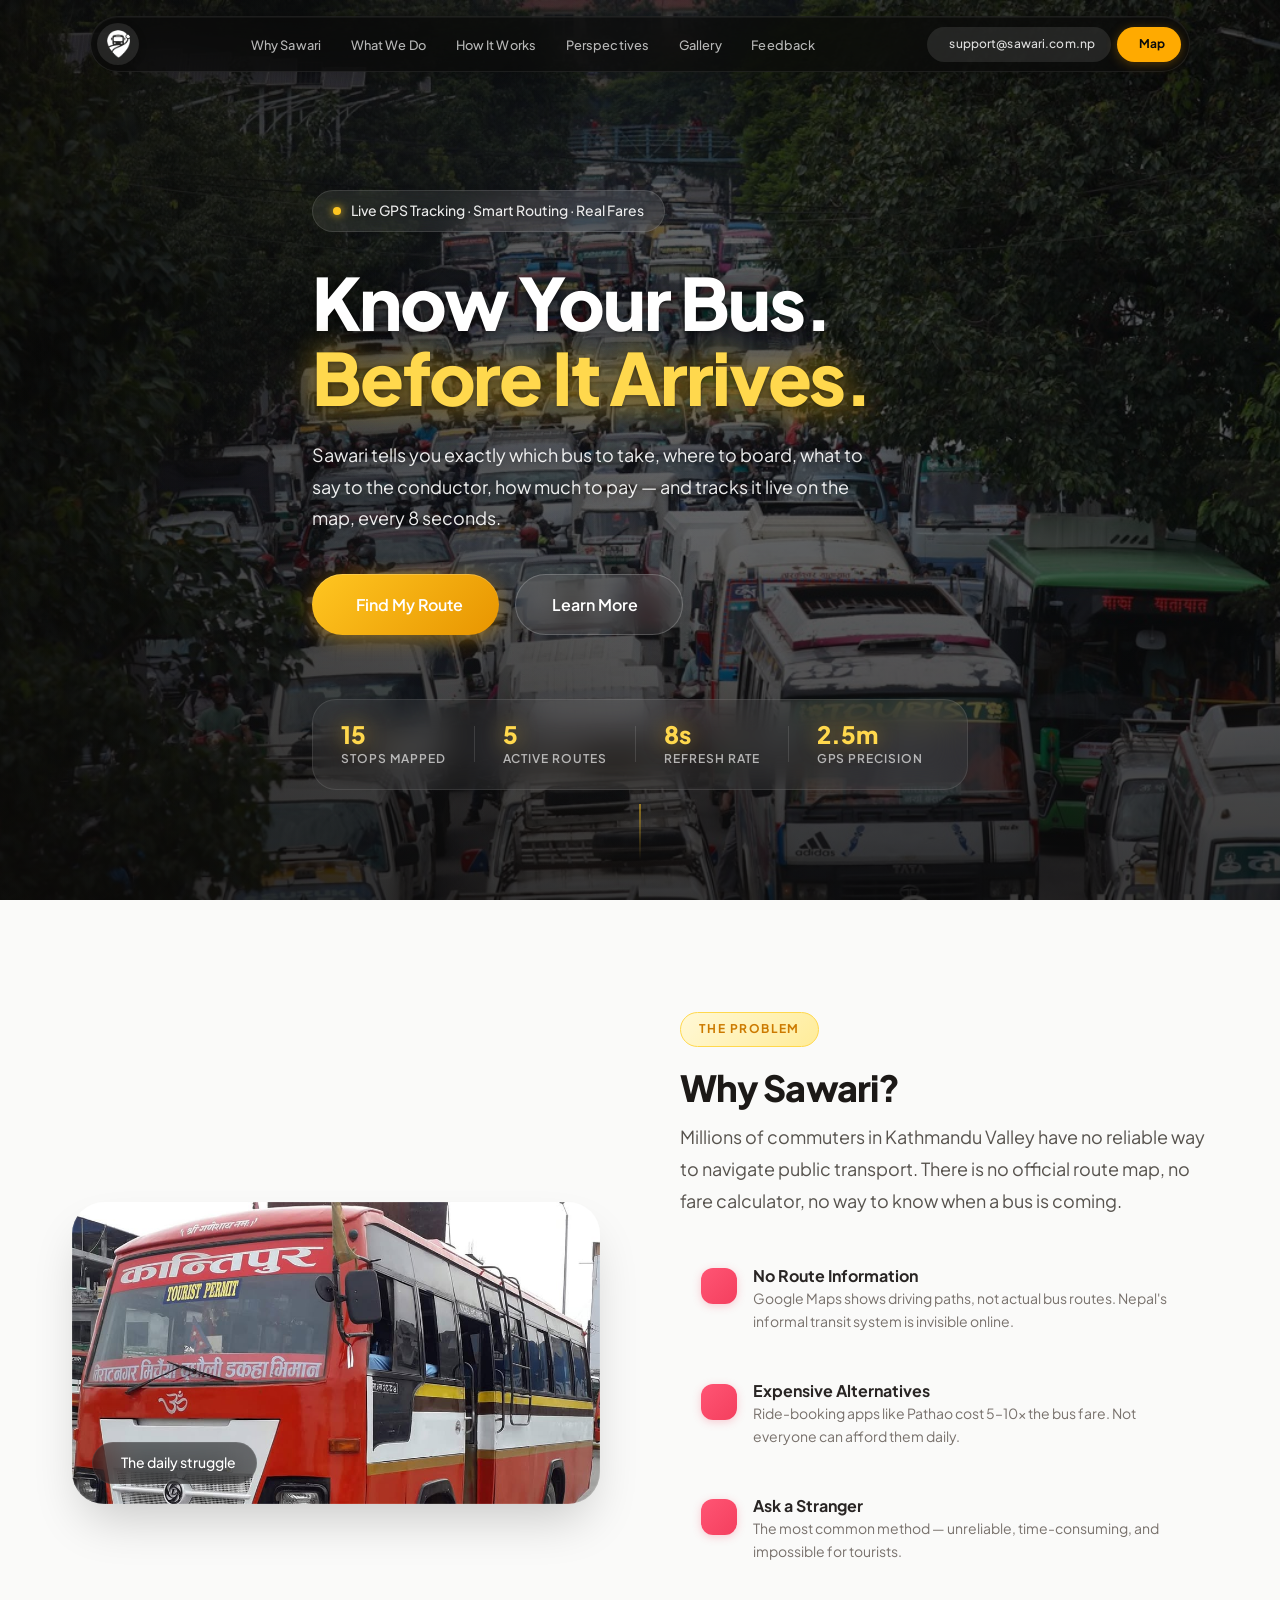
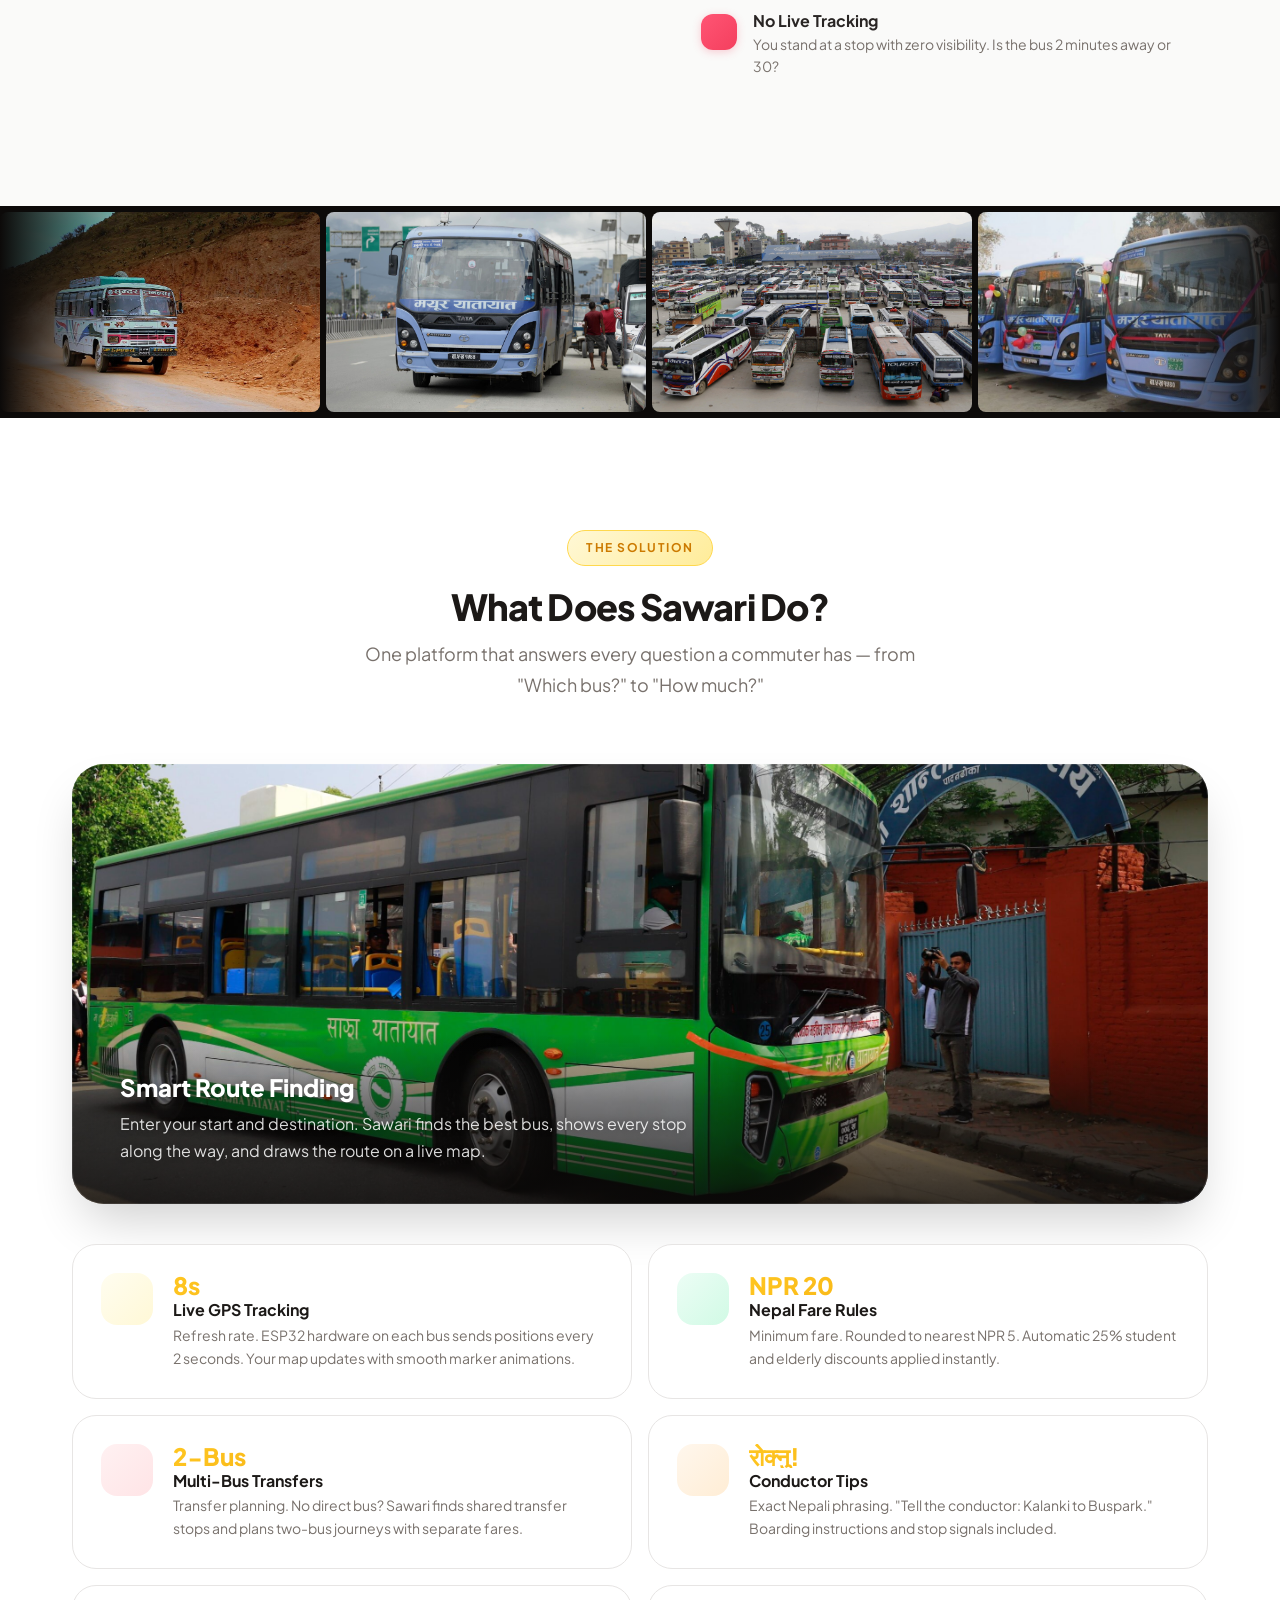
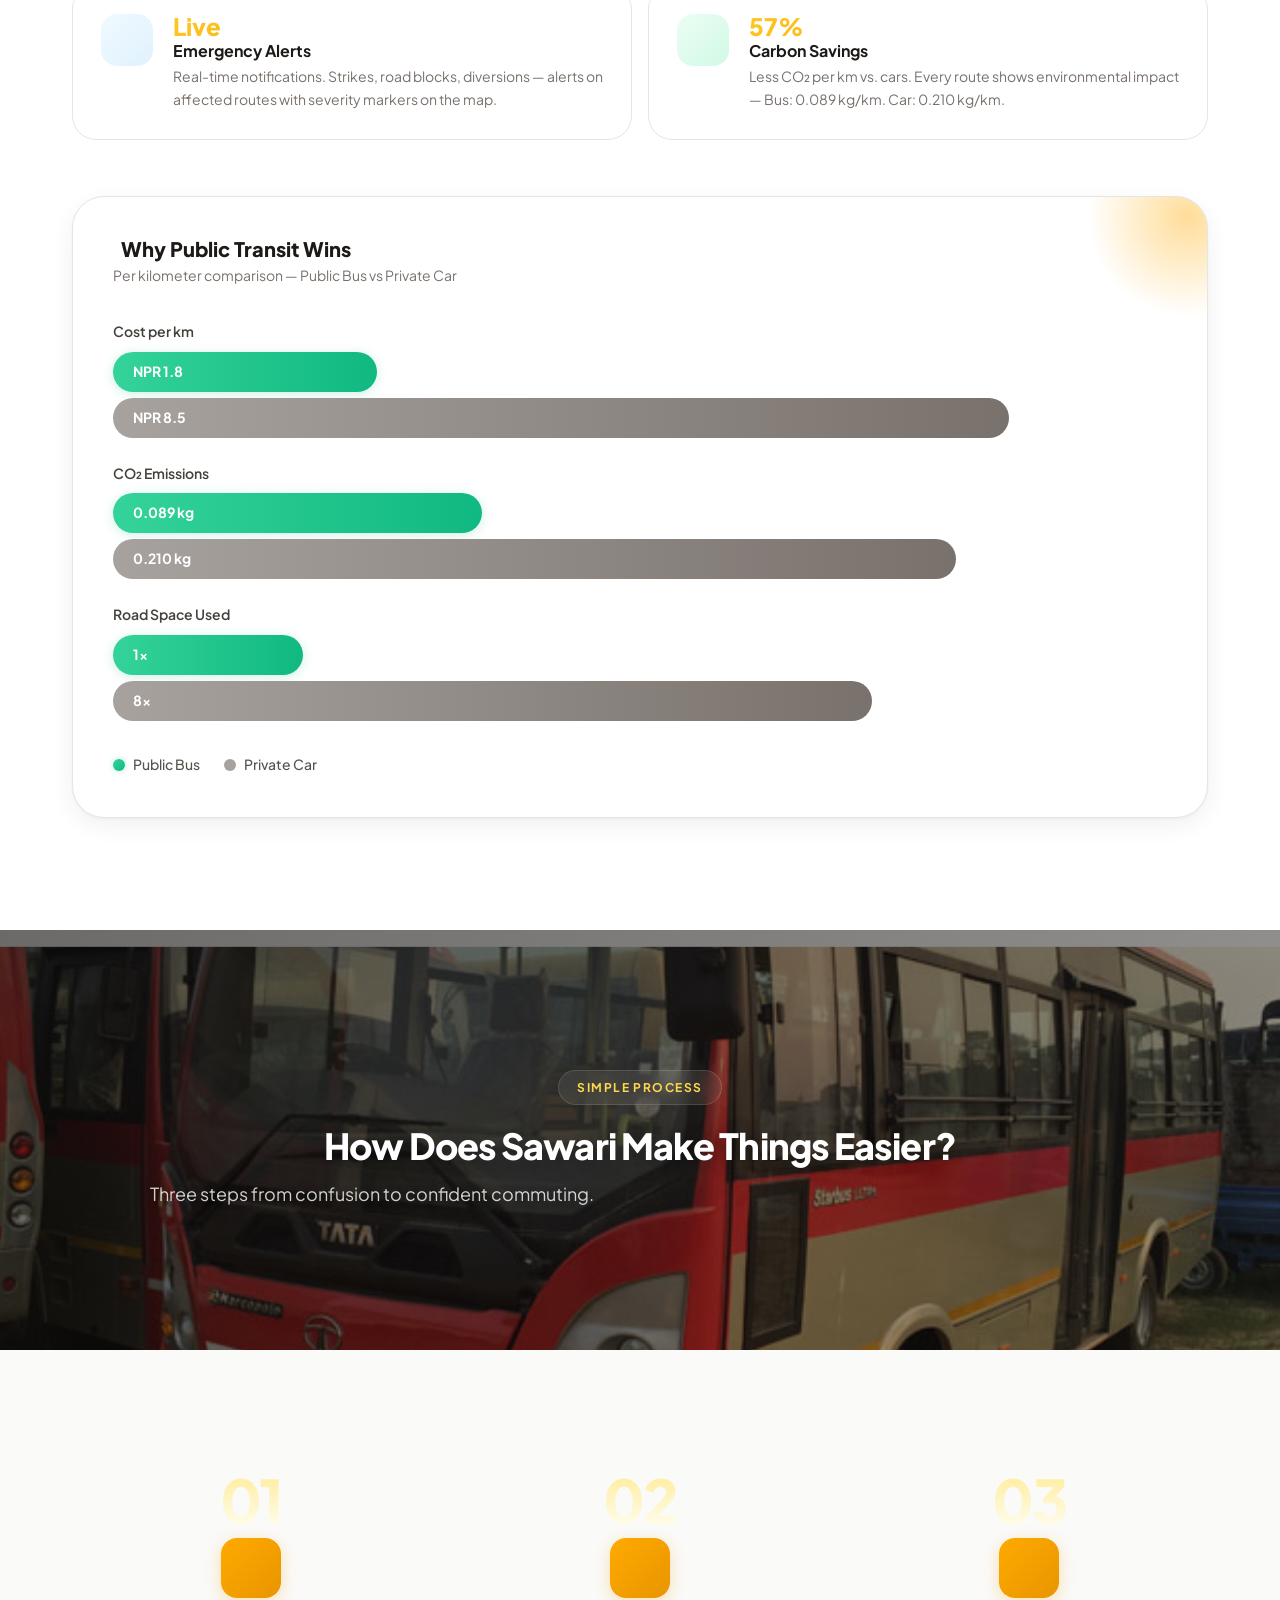
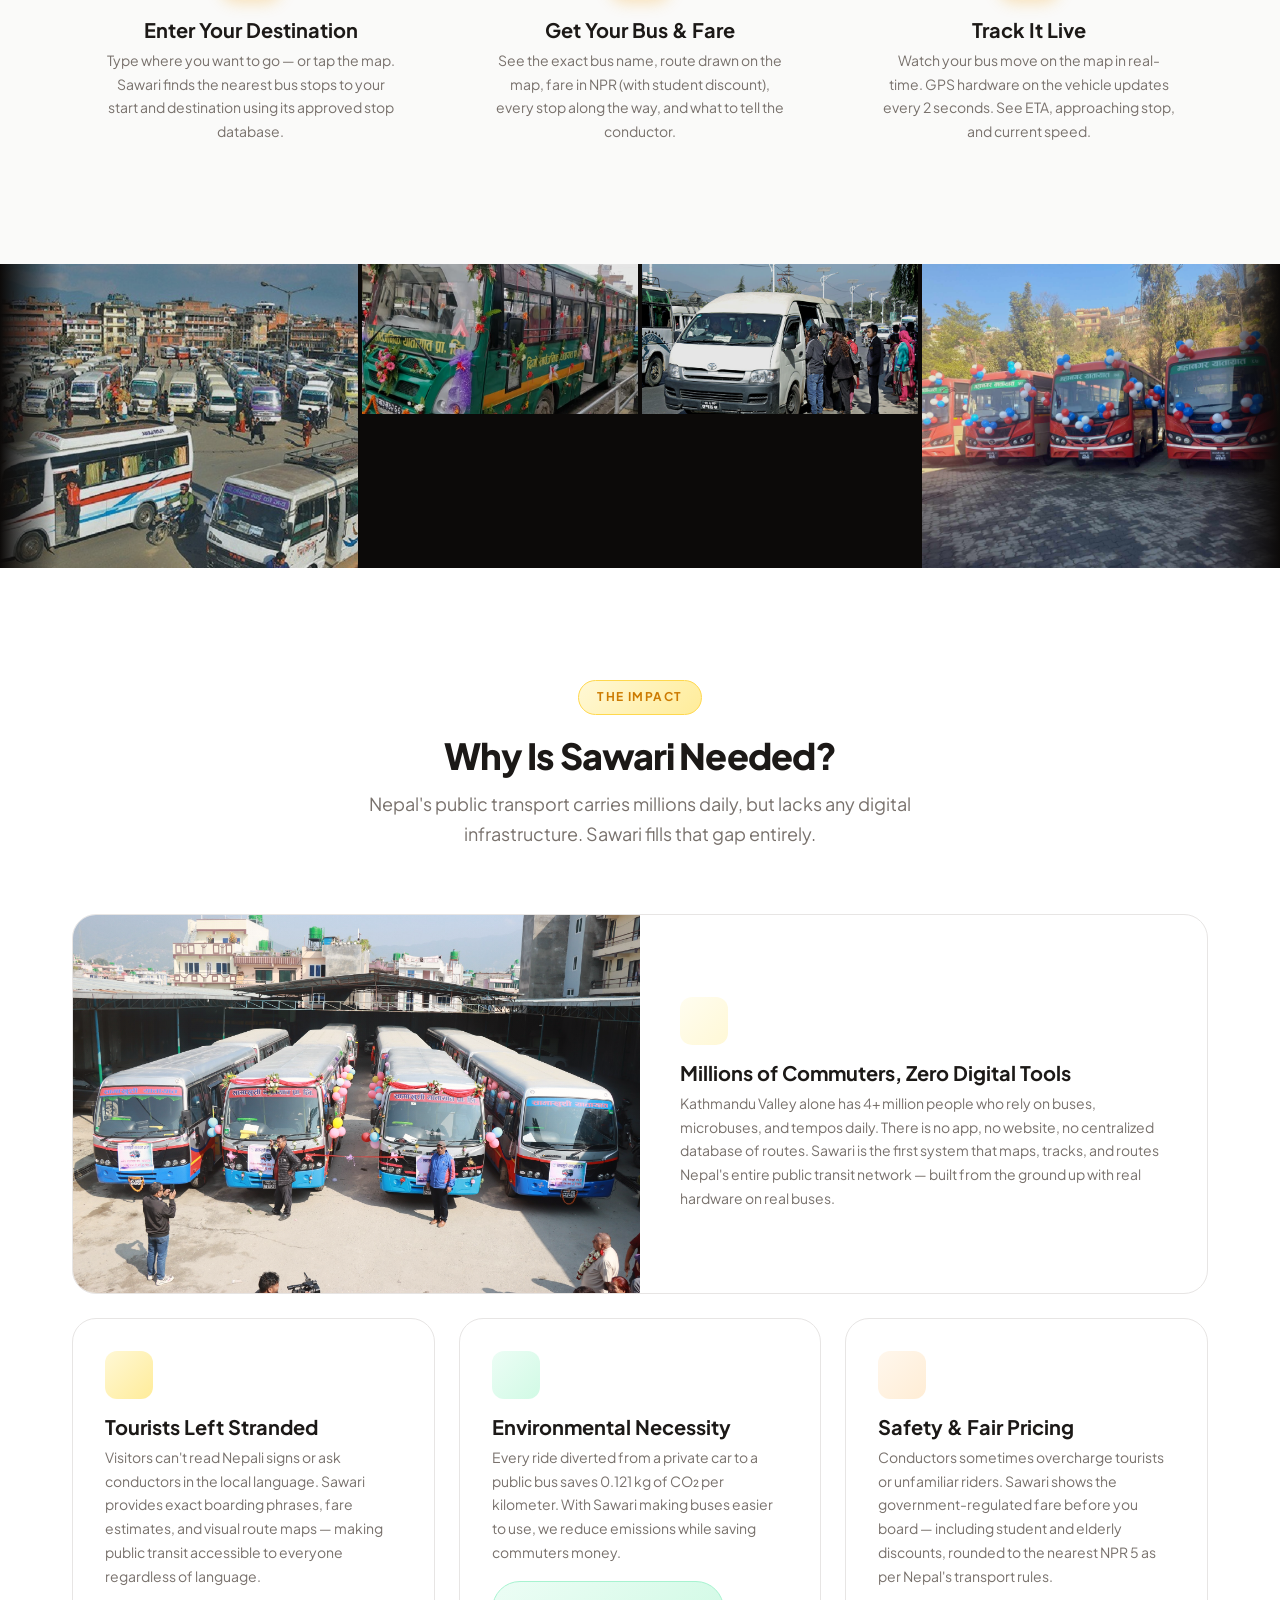
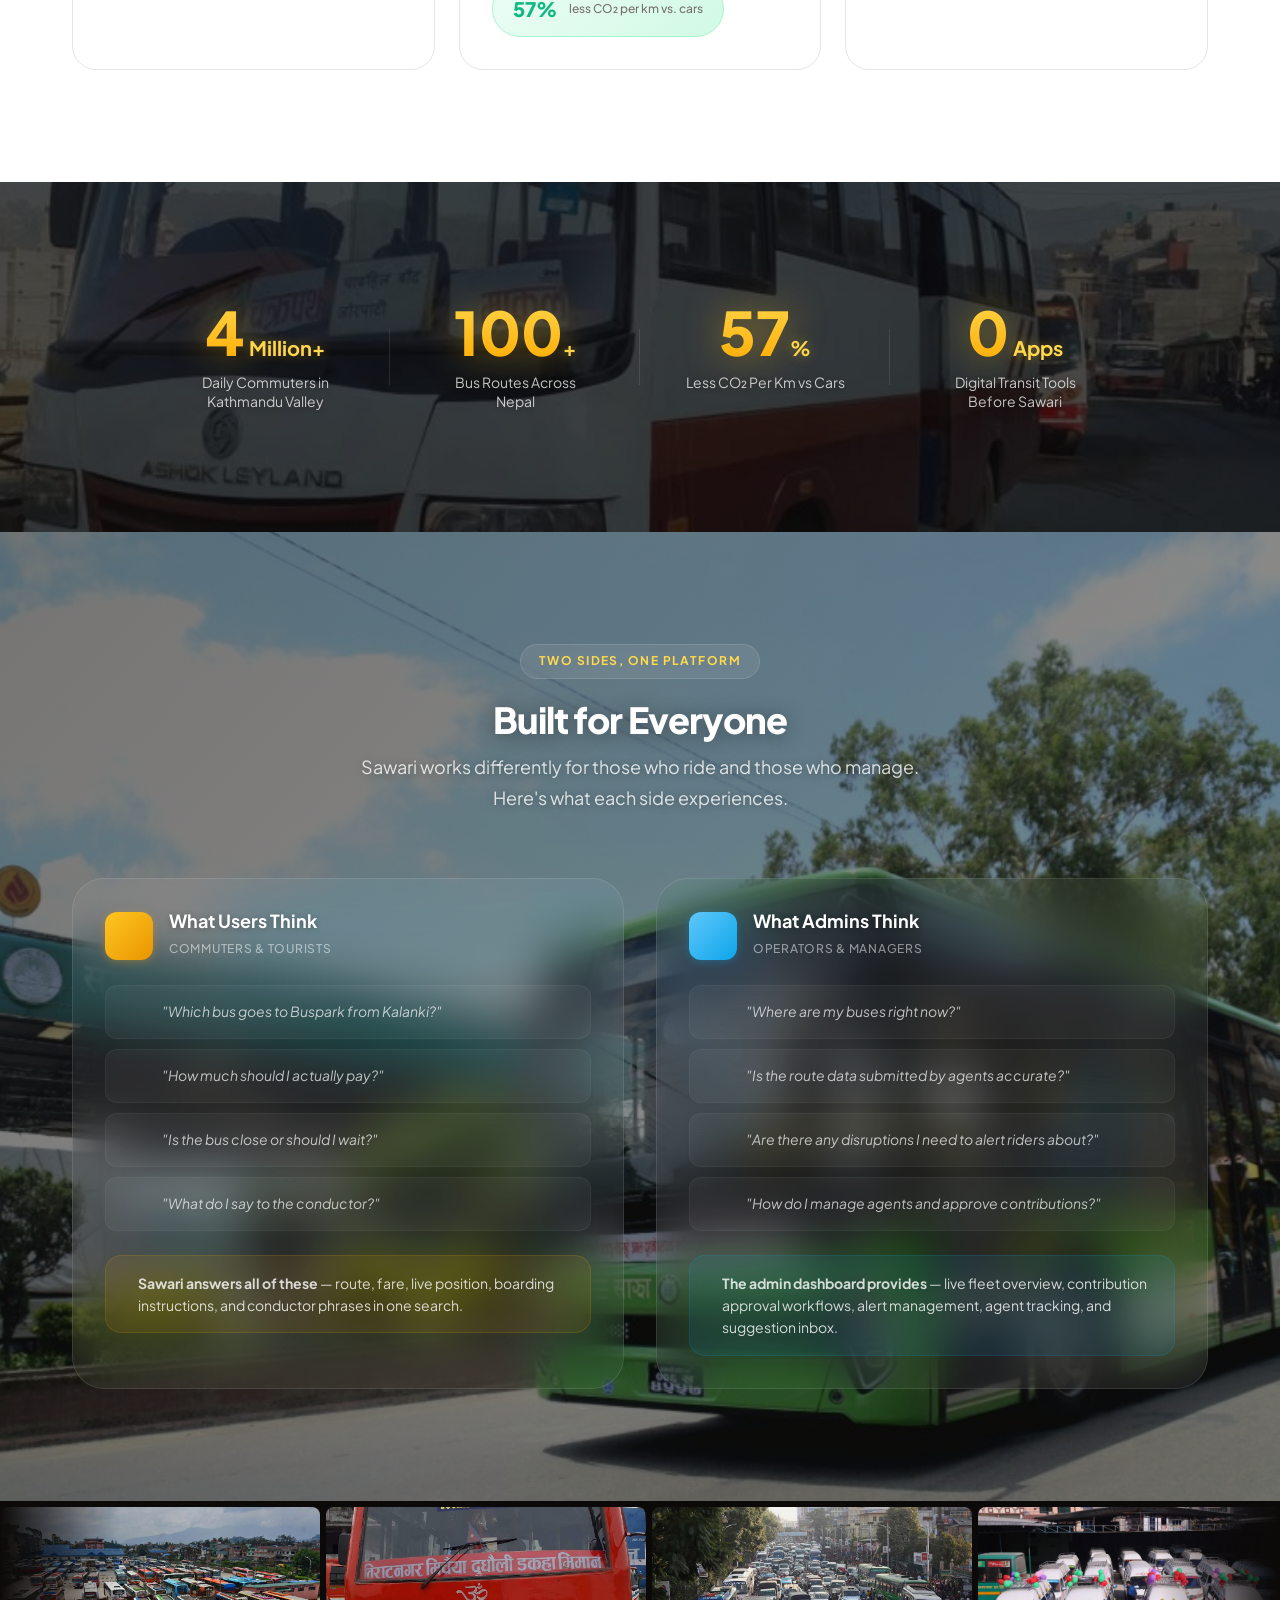
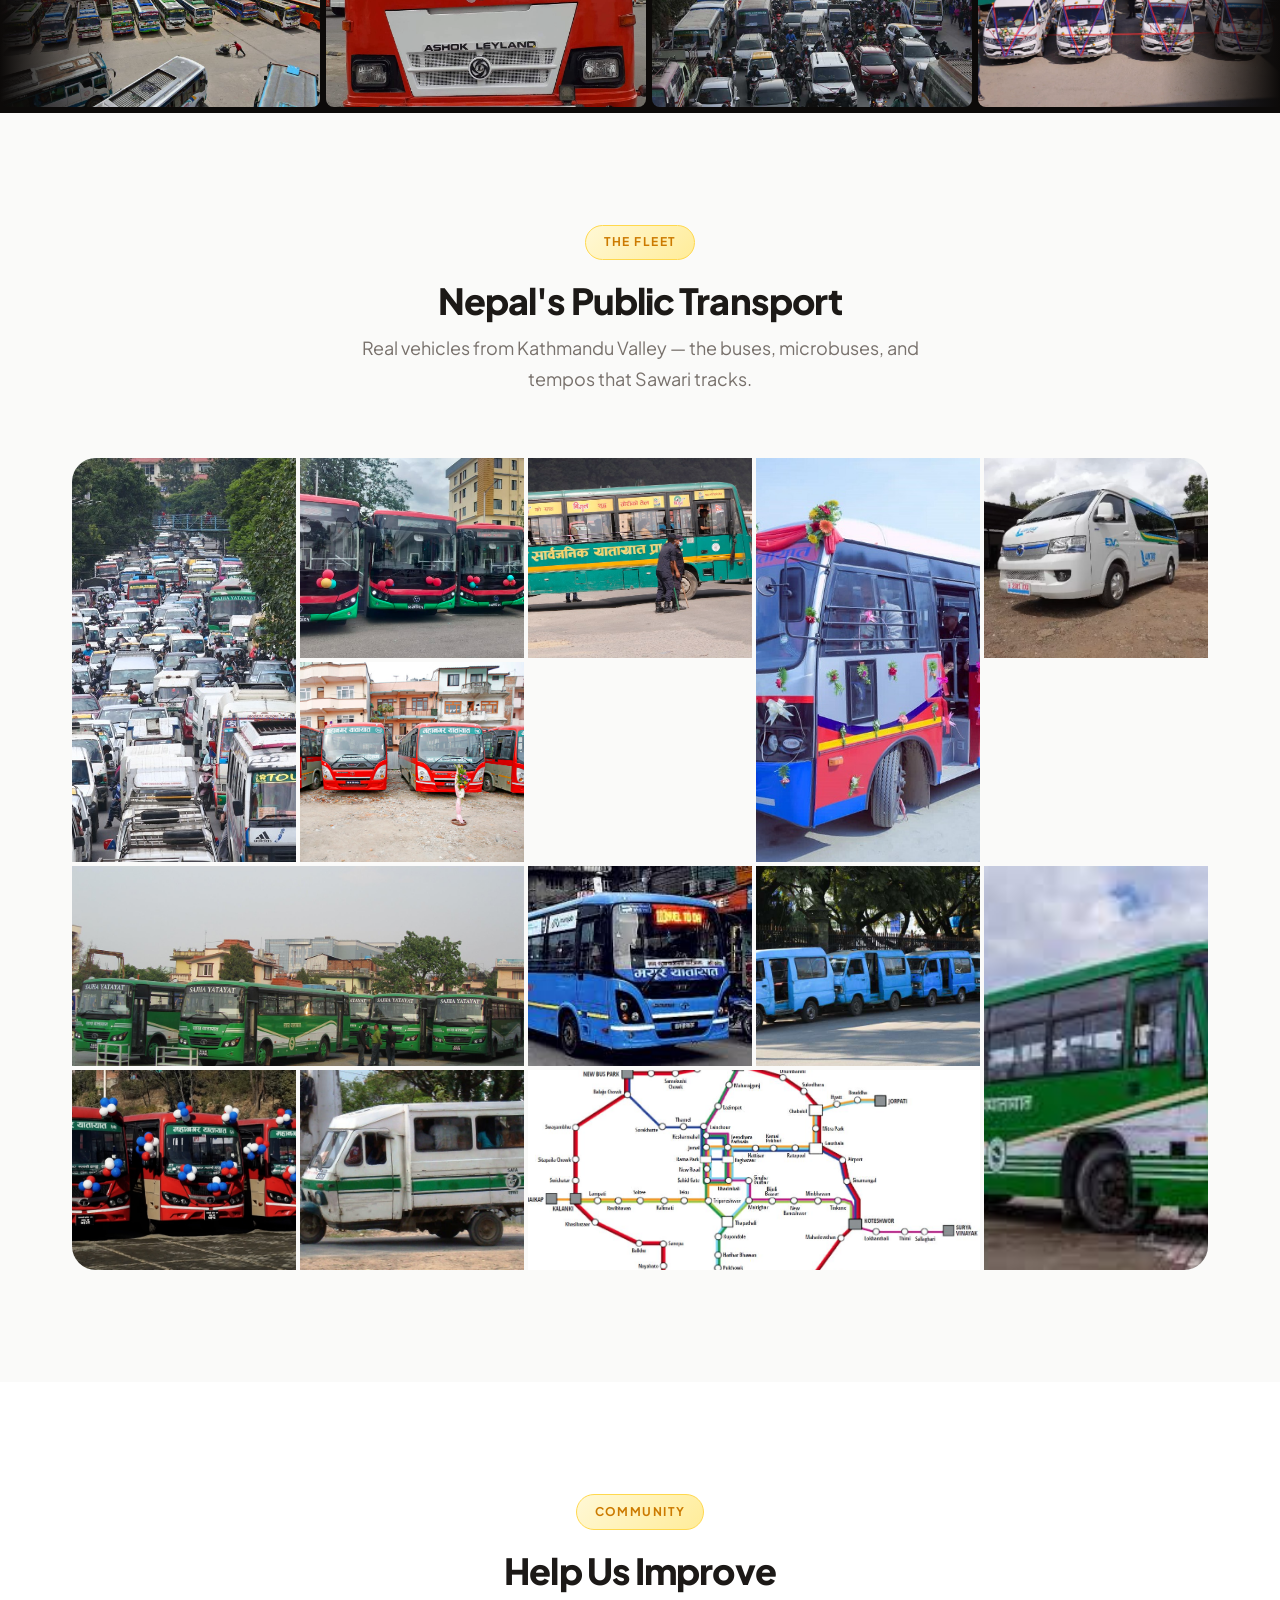
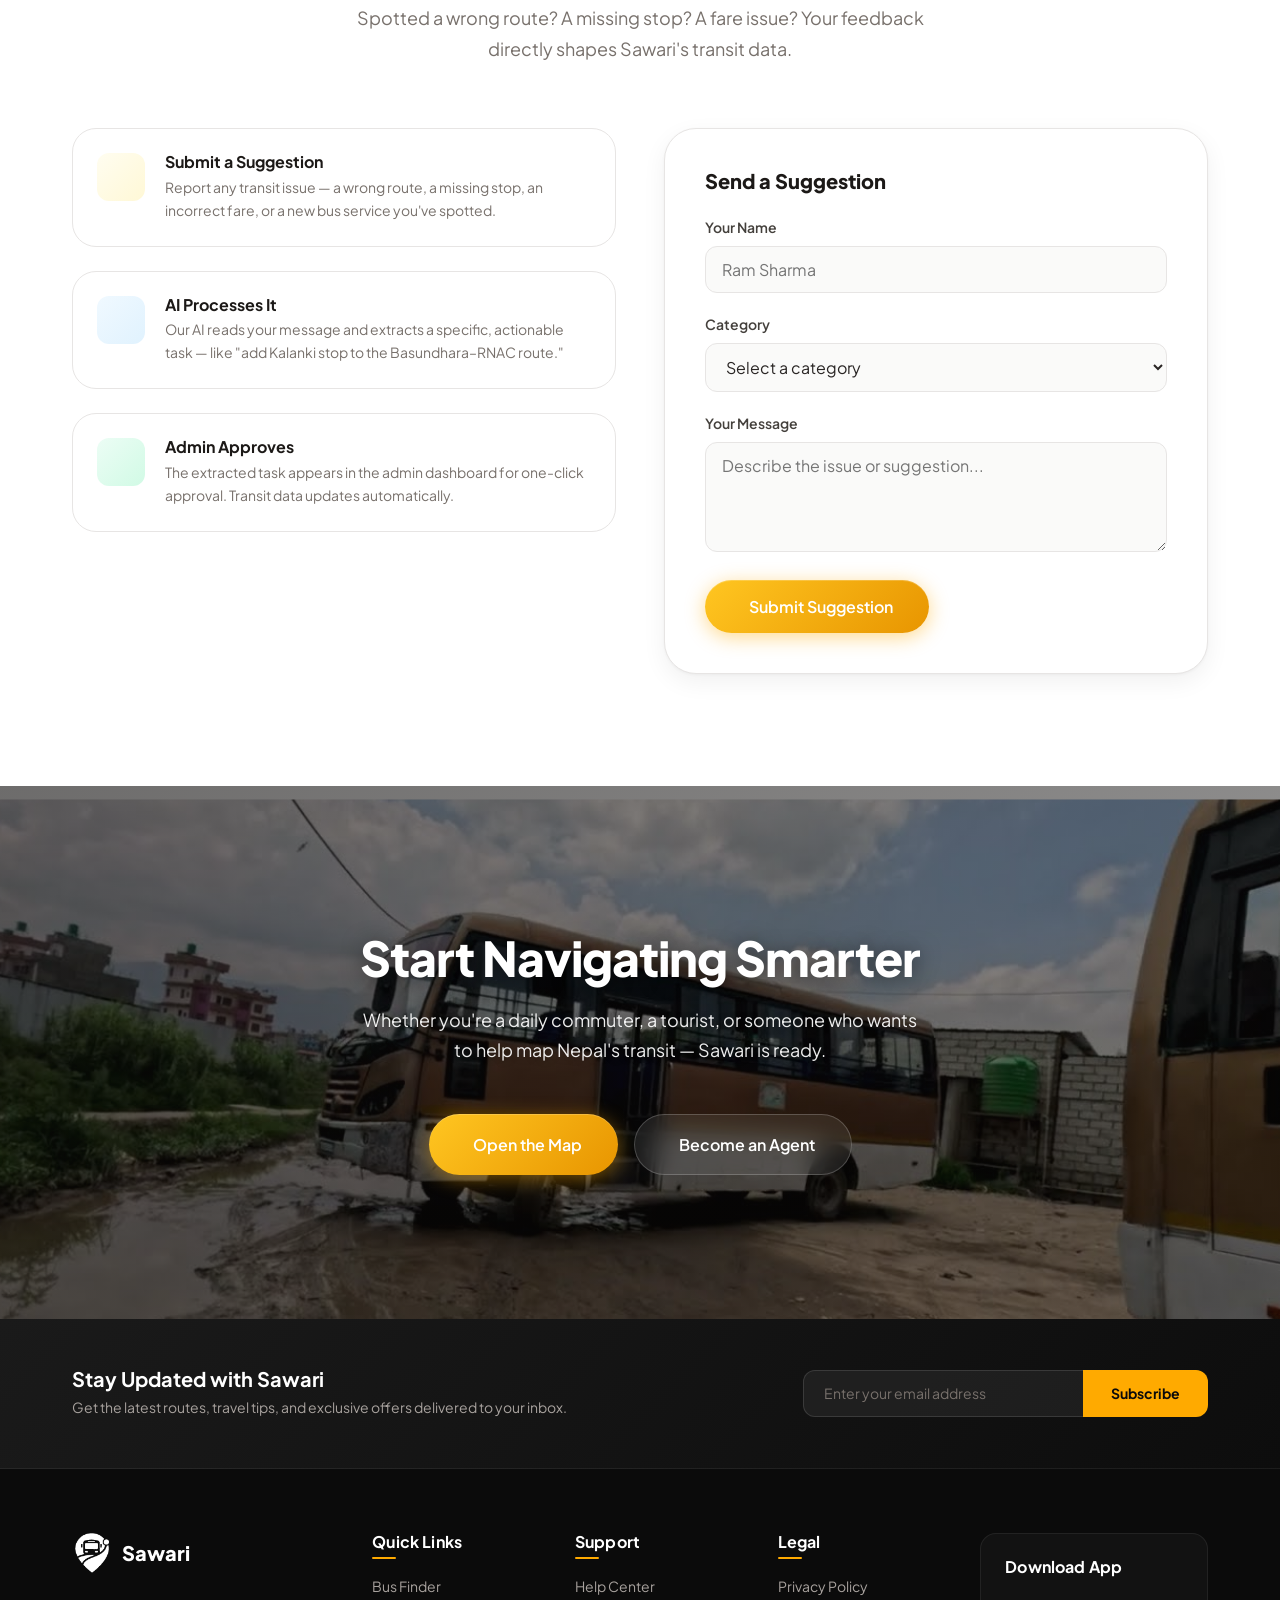
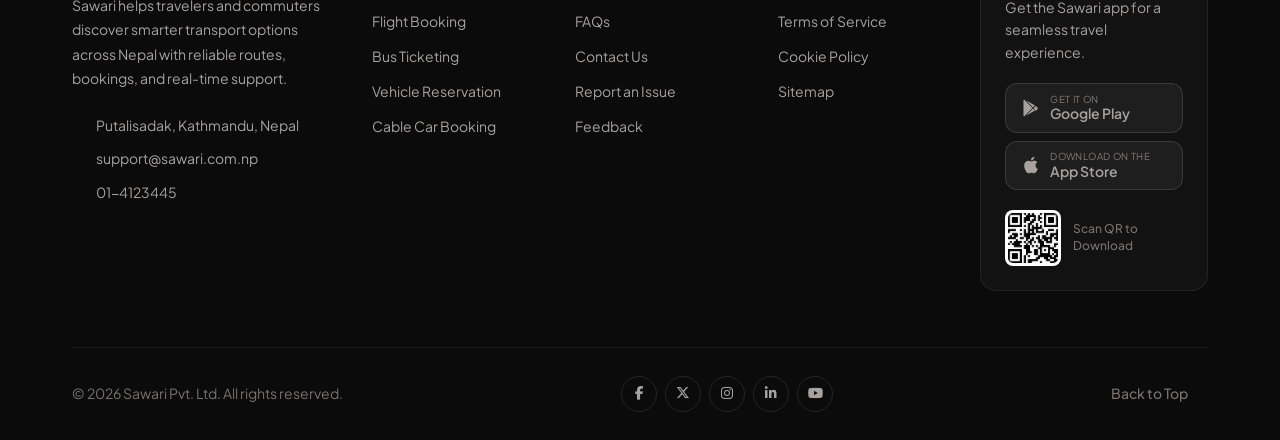
==== commit 0d7484dc: "feat: Update navigation to capsule style and enhance header layout" ====
--- a/sarwari-landing/index.html
+++ b/sarwari-landing/index.html
@@ -86,30 +86,35 @@
     <div class="scroll-progress" id="scrollProgress" aria-hidden="true"></div>
 
     <!-- ================================================================
-         NAVIGATION
+         NAVIGATION — Capsule Style
          ================================================================ -->
     <header class="site-header" id="siteHeader">
-        <nav class="nav-container">
-            <a href="#hero" class="nav-logo" aria-label="Sawari Home">
+        <nav class="nav-capsule">
+            <!-- Left: Logo Circle -->
+            <a href="#hero" class="nav-logo-circle" aria-label="Sawari Home">
                 <img src="../logo-white.png" alt="Sawari" class="nav-logo-img nav-logo-white">
                 <img src="../logo-black.png" alt="Sawari" class="nav-logo-img nav-logo-black">
-                <span>Sawari</span>
             </a>
 
+            <!-- Center: Navigation Links -->
             <ul class="nav-links" id="navLinks">
                 <li><a href="#why" class="nav-link">Why Sawari</a></li>
                 <li><a href="#what" class="nav-link">What We Do</a></li>
                 <li><a href="#how" class="nav-link">How It Works</a></li>
-                <li><a href="#need" class="nav-link">Why It's Needed</a></li>
                 <li><a href="#perspectives" class="nav-link">Perspectives</a></li>
                 <li><a href="#gallery" class="nav-link">Gallery</a></li>
                 <li><a href="#suggestions" class="nav-link">Feedback</a></li>
             </ul>
 
+            <!-- Right: Contact Button + Hamburger -->
             <div class="nav-actions">
+                <a href="mailto:support@sawari.com.np" class="nav-contact-btn">
+                    <i data-feather="mail"></i>
+                    <span class="nav-contact-text">support@sawari.com.np</span>
+                </a>
                 <a href="pages/map.php" class="nav-cta">
                     <i data-feather="map-pin"></i>
-                    Open Map
+                    <span>Map</span>
                 </a>
                 <button class="hamburger" id="hamburger" aria-label="Toggle menu" aria-expanded="false">
                     <span></span>
--- a/sarwari-landing/css/style.css
+++ b/sarwari-landing/css/style.css
@@ -160,52 +160,87 @@
 }
 
 /* ==================================================================
-   3. NAVIGATION — Premium glassmorphism
-   ================================================================== */
+   3. NAVIGATION — Capsule / Pill Style
+   ================================================================== */
+
+/* ── Header Wrapper ── */
 .site-header {
     position: fixed;
     top: 0;
     left: 0;
     width: 100%;
     z-index: 1000;
-    padding: 1.25rem 0;
-    transition: all var(--duration) var(--ease-out);
+    padding: 1rem 1.5rem;
+    transition: padding .4s var(--ease-out);
+    pointer-events: none;
 }
 
 .site-header.scrolled {
-    background: rgba(255, 255, 255, .88);
+    padding: .6rem 1.5rem;
+}
+
+/* ── Capsule Container ── */
+.nav-capsule {
+    max-width: 1100px;
+    margin: 0 auto;
+    display: flex;
+    align-items: center;
+    gap: .5rem;
+    background: rgba(10, 10, 10, .75);
+    -webkit-backdrop-filter: blur(20px) saturate(1.6);
+    backdrop-filter: blur(20px) saturate(1.6);
+    border: 1px solid rgba(255, 255, 255, .08);
+    border-radius: 999px;
+    padding: .4rem .5rem .4rem .4rem;
+    box-shadow:
+        0 4px 24px rgba(0, 0, 0, .25),
+        0 1px 0 rgba(255, 255, 255, .04) inset;
+    transition: all .4s var(--ease-out);
+    pointer-events: auto;
+}
+
+.site-header.scrolled .nav-capsule {
+    background: rgba(255, 255, 255, .82);
     -webkit-backdrop-filter: blur(24px) saturate(1.8);
     backdrop-filter: blur(24px) saturate(1.8);
-    padding: .5rem 0;
-    box-shadow: 0 1px 0 rgba(0,0,0,.04), 0 4px 24px rgba(0,0,0,.06);
-}
-
-.nav-container {
-    max-width: var(--container-max);
-    margin: 0 auto;
-    padding: 0 2rem;
-    display: flex;
-    align-items: center;
-    justify-content: space-between;
-}
-
-/* Logo */
-.nav-logo {
-    display: flex;
-    align-items: center;
-    gap: .75rem;
-    font-weight: 800;
-    font-size: var(--text-xl);
-    color: #fff;
-    transition: color var(--duration);
-}
-
-.site-header.scrolled .nav-logo { color: var(--stone-900); }
+    border-color: rgba(0, 0, 0, .06);
+    box-shadow:
+        0 4px 32px rgba(0, 0, 0, .08),
+        0 1px 0 rgba(255, 255, 255, .5) inset;
+}
+
+/* ── Logo Circle ── */
+.nav-logo-circle {
+    width: 2.6rem;
+    height: 2.6rem;
+    border-radius: 999px;
+    background: rgba(255, 255, 255, .1);
+    display: flex;
+    align-items: center;
+    justify-content: center;
+    flex-shrink: 0;
+    transition: all .3s var(--ease-out);
+    box-shadow: 0 2px 8px rgba(0, 0, 0, .15);
+}
+
+.site-header.scrolled .nav-logo-circle {
+    background: var(--stone-100);
+    box-shadow: 0 2px 8px rgba(0, 0, 0, .06);
+}
+
+.nav-logo-circle:hover {
+    transform: scale(1.08);
+    background: rgba(255, 255, 255, .18);
+}
+
+.site-header.scrolled .nav-logo-circle:hover {
+    background: var(--amber-50);
+}
 
 .nav-logo-img {
-    width: 2.5rem;
-    height: 2.5rem;
-    border-radius: var(--radius-md);
+    width: 1.75rem;
+    height: 1.75rem;
+    border-radius: 999px;
     object-fit: contain;
     flex-shrink: 0;
     transition: opacity .3s ease;
@@ -215,79 +250,150 @@
 .nav-logo-black { display: none; }
 .site-header.scrolled .nav-logo-white { display: none; }
 .site-header.scrolled .nav-logo-black { display: block; }
-    transition: transform .2s var(--ease-spring);
-}
-
-.nav-logo:hover .nav-logo-img {
-    transform: rotate(-6deg) scale(1.05);
-}
-
-/* Links */
+
+/* ── Navigation Links ── */
 .nav-links {
     display: flex;
     align-items: center;
-    gap: .25rem;
+    gap: .15rem;
+    flex: 1;
+    justify-content: center;
+    margin: 0;
+    padding: 0;
+    list-style: none;
 }
 
 .nav-link {
-    font-size: var(--text-sm);
+    font-size: .8rem;
     font-weight: 500;
-    padding: .5rem 1rem;
-    border-radius: var(--radius-full);
-    color: rgba(255,255,255,.85);
-    transition: all var(--duration) var(--ease-out);
-    position: relative;
-}
-
-.site-header.scrolled .nav-link { color: var(--stone-600); }
+    padding: .45rem .85rem;
+    border-radius: 999px;
+    color: rgba(255, 255, 255, .7);
+    transition: all .3s ease;
+    position: relative;
+    white-space: nowrap;
+    letter-spacing: .01em;
+}
+
+.nav-link::after {
+    content: '';
+    position: absolute;
+    bottom: .25rem;
+    left: 50%;
+    transform: translateX(-50%) scaleX(0);
+    width: 16px;
+    height: 1.5px;
+    background: var(--amber-400);
+    border-radius: 1px;
+    transition: transform .3s ease;
+}
 
 .nav-link:hover,
 .nav-link.active {
     color: #fff;
-    background: rgba(255,255,255,.12);
+    background: rgba(255, 255, 255, .1);
+}
+
+.nav-link:hover::after,
+.nav-link.active::after {
+    transform: translateX(-50%) scaleX(1);
+}
+
+/* Scrolled state links */
+.site-header.scrolled .nav-link {
+    color: var(--stone-500);
 }
 
 .site-header.scrolled .nav-link:hover,
 .site-header.scrolled .nav-link.active {
-    color: var(--amber-700);
-    background: var(--amber-50);
-}
-
-/* CTA */
+    color: var(--stone-900);
+    background: var(--stone-100);
+}
+
+.site-header.scrolled .nav-link::after {
+    background: var(--amber-500);
+}
+
+/* ── Right Actions ── */
 .nav-actions {
     display: flex;
     align-items: center;
-    gap: .75rem;
-}
-
+    gap: .4rem;
+    flex-shrink: 0;
+}
+
+/* Contact/Email Button */
+.nav-contact-btn {
+    display: inline-flex;
+    align-items: center;
+    gap: .4rem;
+    background: rgba(255, 255, 255, .1);
+    color: rgba(255, 255, 255, .85);
+    font-size: .75rem;
+    font-weight: 500;
+    padding: .45rem 1rem;
+    border-radius: 999px;
+    transition: all .3s ease;
+    white-space: nowrap;
+    letter-spacing: .01em;
+}
+
+.nav-contact-btn svg {
+    width: 13px;
+    height: 13px;
+    flex-shrink: 0;
+}
+
+.nav-contact-btn:hover {
+    background: rgba(255, 255, 255, .18);
+    color: #fff;
+}
+
+.site-header.scrolled .nav-contact-btn {
+    background: var(--stone-100);
+    color: var(--stone-600);
+}
+
+.site-header.scrolled .nav-contact-btn:hover {
+    background: var(--stone-200);
+    color: var(--stone-900);
+}
+
+/* Map CTA Button */
 .nav-cta {
     display: inline-flex;
     align-items: center;
-    gap: .5rem;
-    background: linear-gradient(135deg, var(--amber-400), var(--amber-600));
-    color: #fff;
-    font-size: var(--text-sm);
-    font-weight: 600;
-    padding: .625rem 1.5rem;
-    border-radius: var(--radius-full);
-    box-shadow: 0 2px 16px rgba(255,170,0,.4);
-    transition: all var(--duration) var(--ease-out);
-}
+    gap: .35rem;
+    background: var(--amber-500);
+    color: #0B0B0B;
+    font-size: .75rem;
+    font-weight: 700;
+    padding: .45rem 1rem;
+    border-radius: 999px;
+    transition: all .3s ease;
+    white-space: nowrap;
+    box-shadow: 0 2px 12px rgba(255, 170, 0, .3);
+}
+
+.nav-cta svg { width: 13px; height: 13px; }
 
 .nav-cta:hover {
-    background: linear-gradient(135deg, var(--amber-600), var(--amber-700));
+    background: var(--amber-400);
     transform: translateY(-1px);
-    box-shadow: 0 4px 20px rgba(245,158,11,.4);
-}
-
-.nav-cta svg { width: 16px; height: 16px; }
-
-/* Hamburger */
+    box-shadow: 0 4px 20px rgba(255, 170, 0, .45);
+}
+
+.site-header.scrolled .nav-cta {
+    background: var(--amber-500);
+    color: #0B0B0B;
+}
+
+/* ── Hamburger ── */
 .hamburger {
     display: none;
     flex-direction: column;
     gap: 5px;
-    width: 28px;
+    width: 24px;
     background: none;
     border: none;
     cursor: pointer;
@@ -299,22 +405,24 @@
     display: block;
     width: 100%;
     height: 2px;
-    background: #fff;
+    background: rgba(255, 255, 255, .9);
     border-radius: 2px;
     transition: transform .3s var(--ease-out), opacity .3s;
 }
 
-.site-header.scrolled .hamburger span { background: var(--stone-700); }
+.site-header.scrolled .hamburger span {
+    background: var(--stone-700);
+}
 
 .hamburger.active span:nth-child(1) { transform: translateY(7px) rotate(45deg); }
 .hamburger.active span:nth-child(2) { opacity: 0; }
 .hamburger.active span:nth-child(3) { transform: translateY(-7px) rotate(-45deg); }
 
-/* Mobile Overlay */
+/* ── Mobile Overlay ── */
 .mobile-overlay {
     position: fixed;
     inset: 0;
-    background: rgba(0,0,0,.5);
+    background: rgba(0, 0, 0, .5);
     -webkit-backdrop-filter: blur(4px);
     backdrop-filter: blur(4px);
     z-index: 999;
@@ -322,6 +430,7 @@
     visibility: hidden;
     transition: opacity .3s, visibility .3s;
 }
+
 .mobile-overlay.active { opacity: 1; visibility: visible; }
 
 /* ==================================================================
@@ -2407,11 +2516,22 @@
 .split-content.visible .pain-point:nth-child(4) { transition-delay: .3s; }
 
 /* ==================================================================
-   21. RESPONSIVE — Tablet (1024px)
+   21. RESPONSIVE — Large screens (1200px) — hide email text early
+   ================================================================== */
+@media (max-width: 1200px) {
+    .nav-contact-btn .nav-contact-text { display: none; }
+}
+
+/* ==================================================================
+   22. RESPONSIVE — Tablet (1024px)
    ================================================================== */
 @media (max-width: 1024px) {
     .nav-links { display: none; }
     .hamburger { display: flex; }
+
+    .nav-capsule {
+        padding: .35rem .6rem .35rem .35rem;
+    }
 
     .nav-links.mobile-active {
         display: flex;
@@ -2426,6 +2546,7 @@
         box-shadow: -4px 0 40px rgba(0,0,0,.12);
         z-index: 1000;
         gap: .25rem;
+        border-radius: 0;
     }
 
     .nav-links.mobile-active .nav-link {
@@ -2433,6 +2554,10 @@
         font-size: var(--text-base);
         padding: .75rem 1rem;
         border-radius: var(--radius-md);
+    }
+
+    .nav-links.mobile-active .nav-link::after {
+        display: none;
     }
 
     .nav-links.mobile-active .nav-link:hover,
@@ -2544,10 +2669,12 @@
     .newsletter-input { width: 100%; border-right: 1px solid rgba(255,255,255,.12); border-radius: var(--radius-md); }
     .newsletter-btn { border-radius: var(--radius-md); }
 
-    .nav-links {
-        flex-wrap: wrap;
-        gap: 1rem;
+    .nav-contact-btn { display: none; }
+
+    .nav-capsule {
+        padding: .3rem .5rem .3rem .3rem;
     }
+
     .nav-links.mobile-active { width: 100%; }
 
     .suggestions-grid { grid-template-columns: 1fr; }
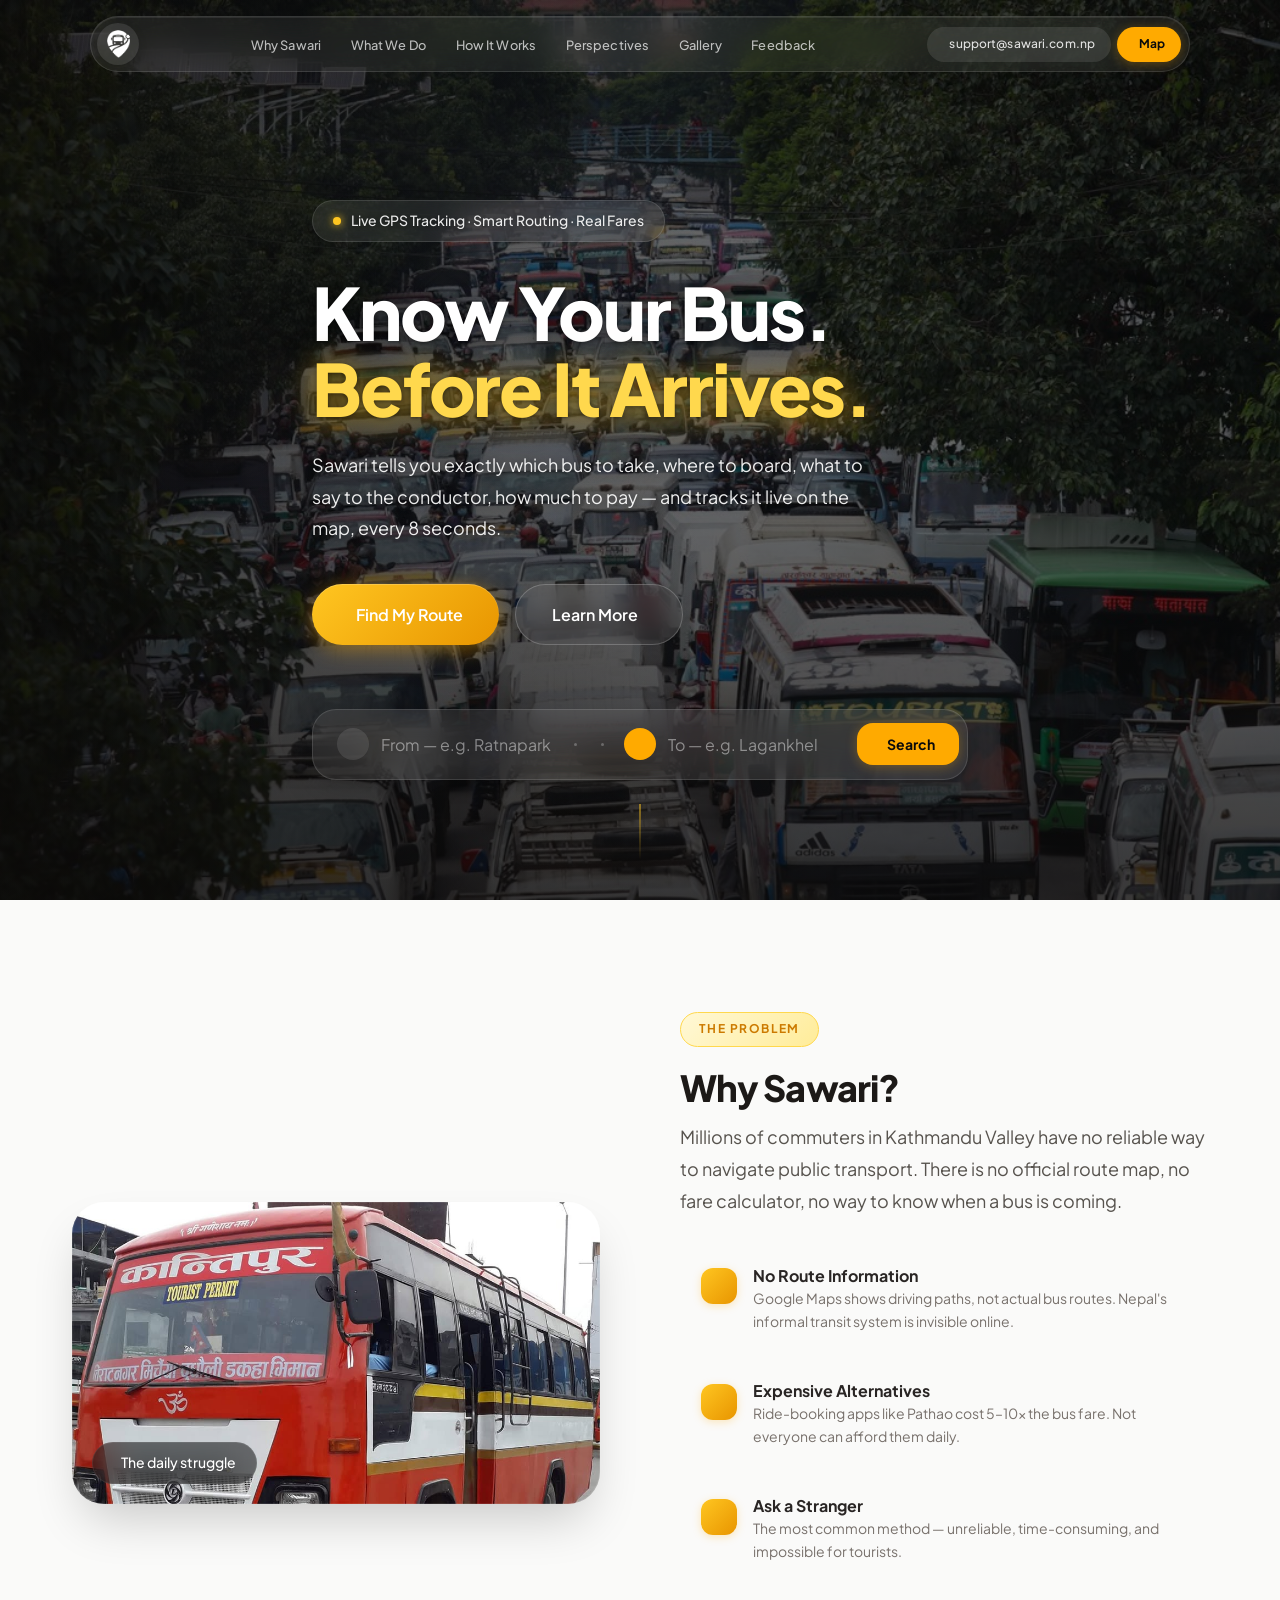
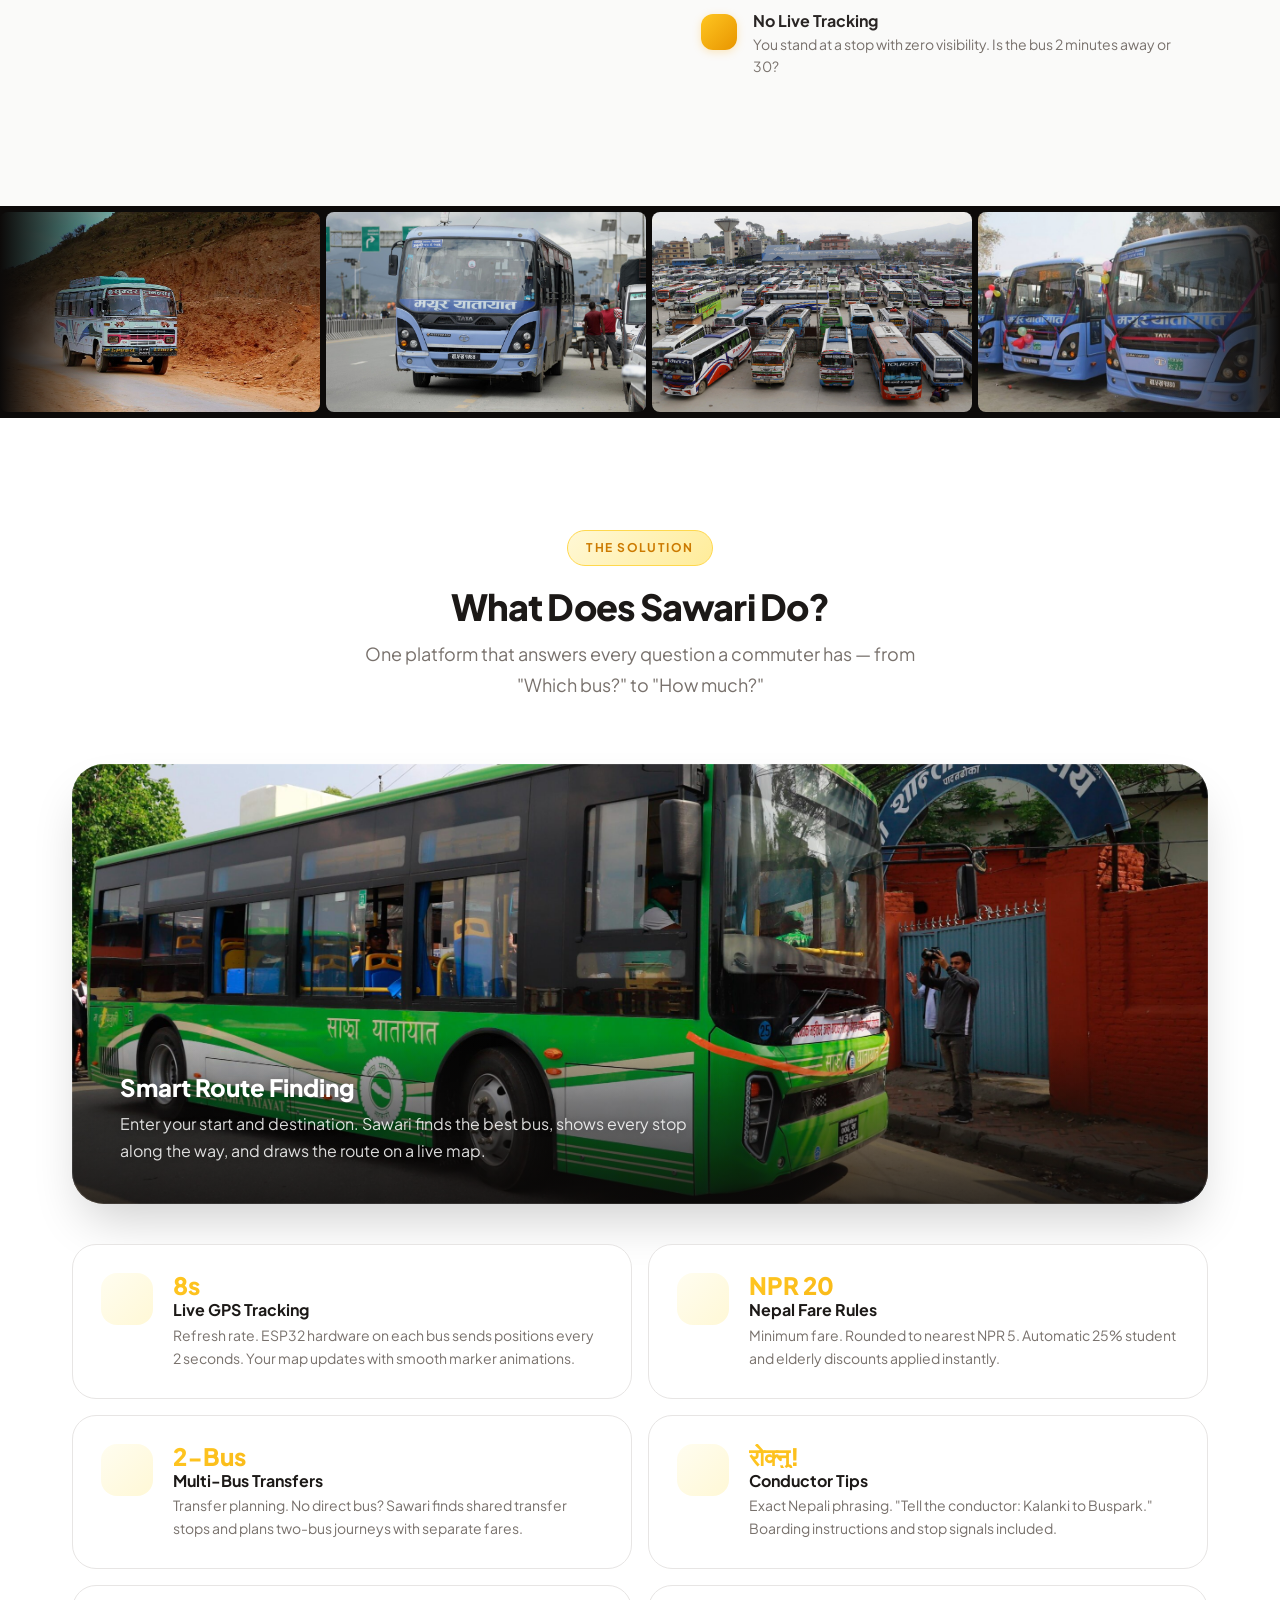
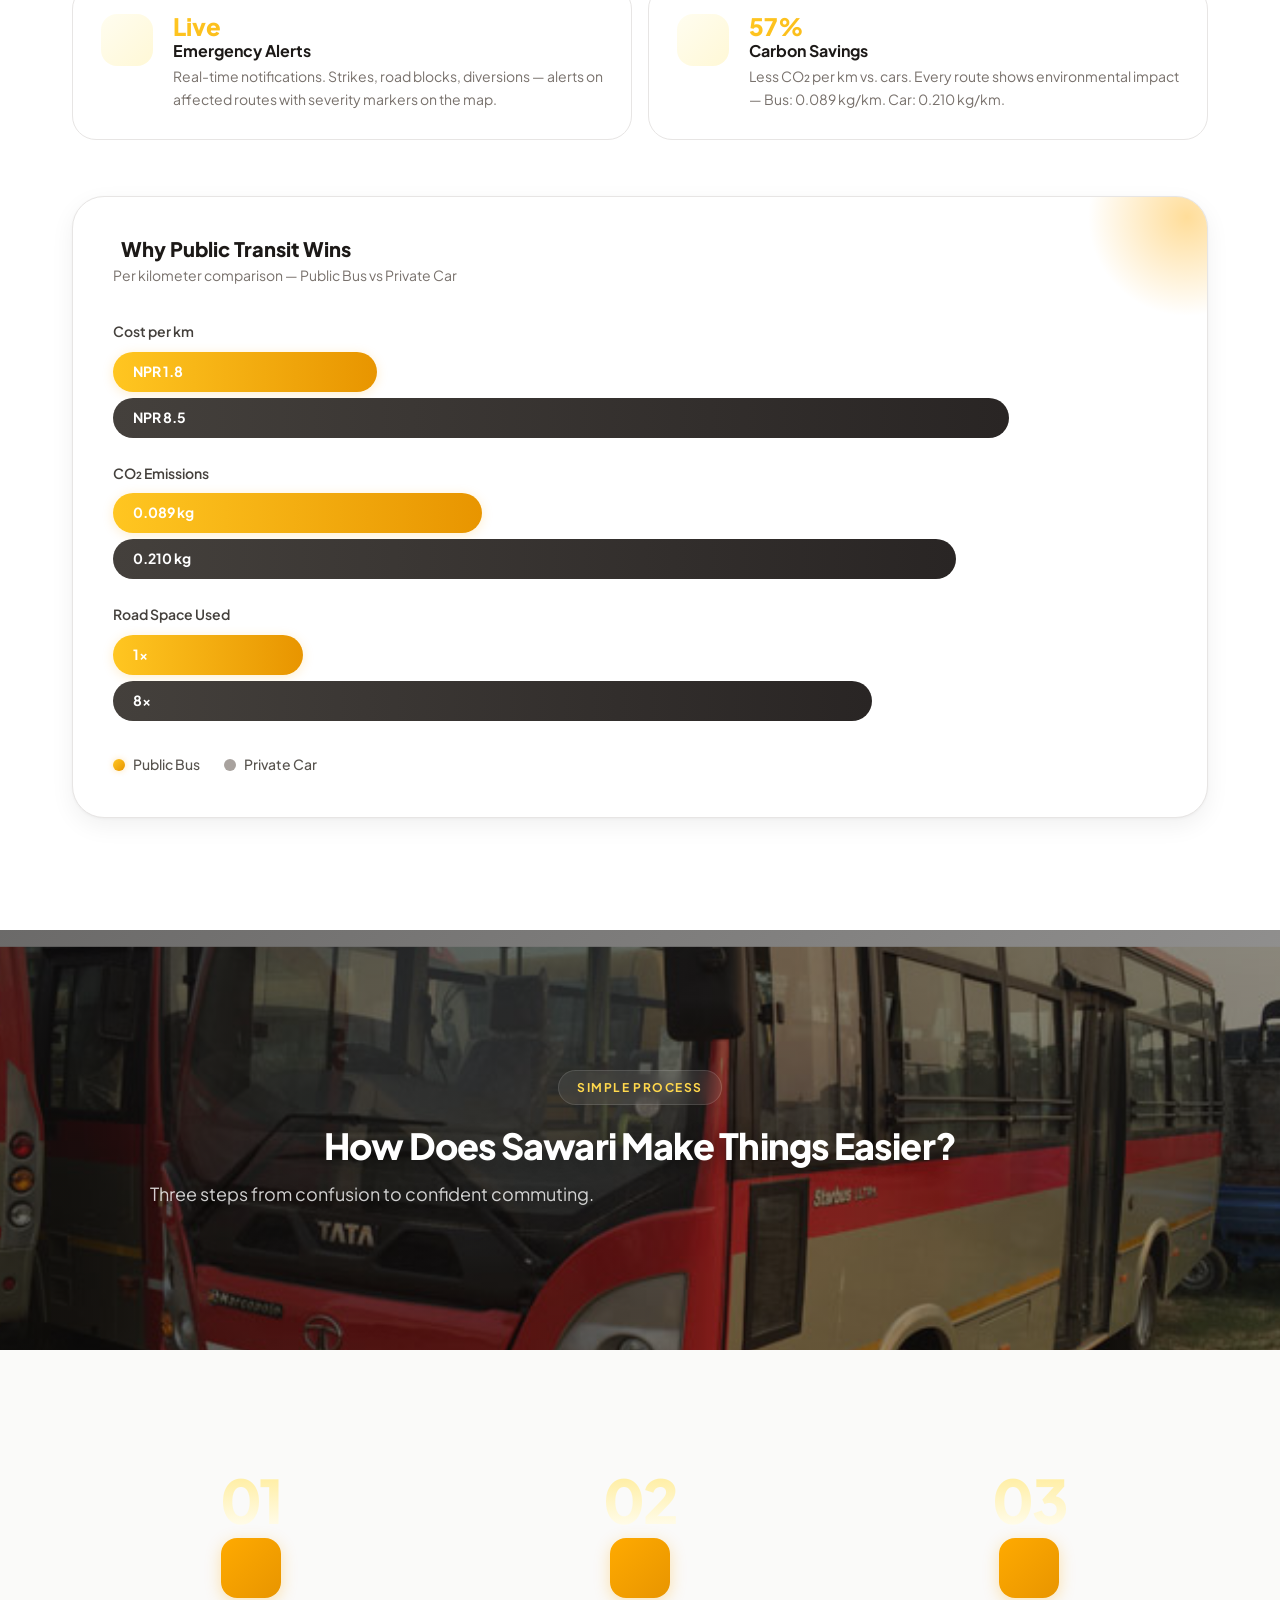
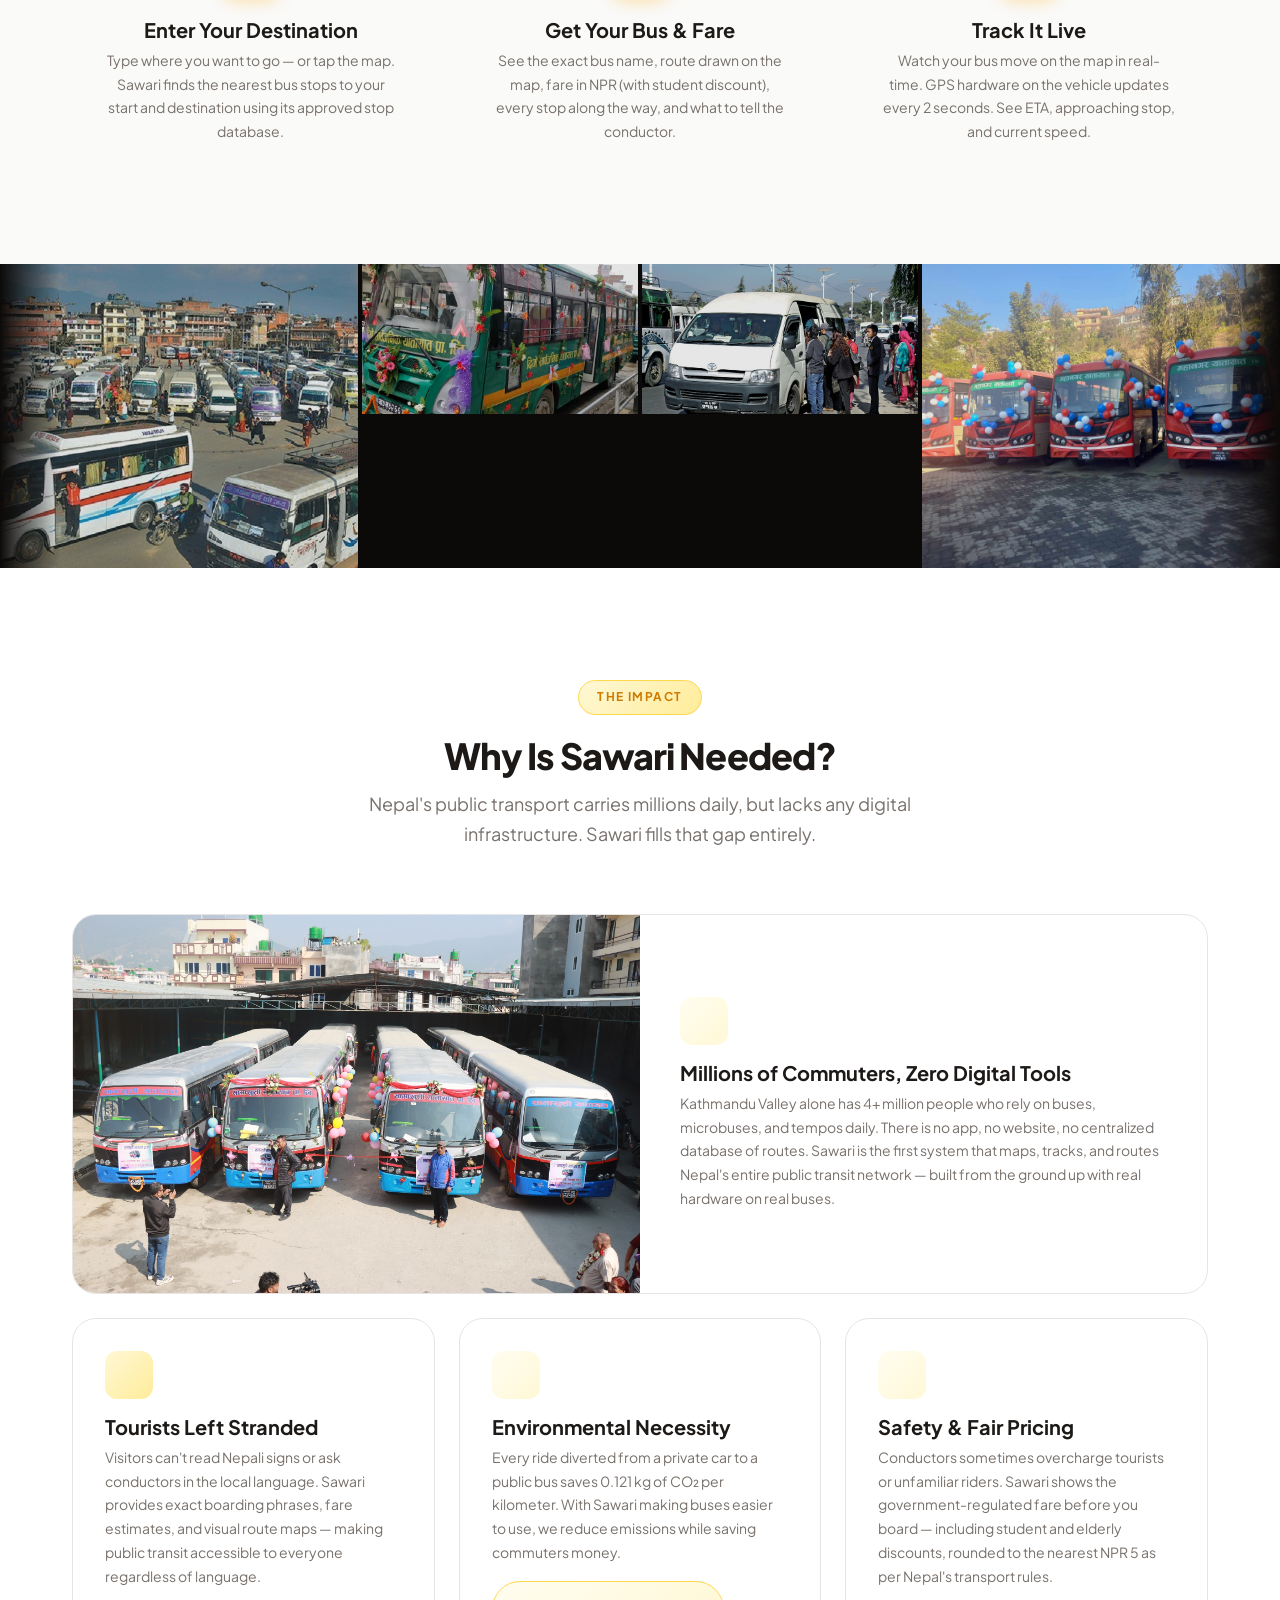
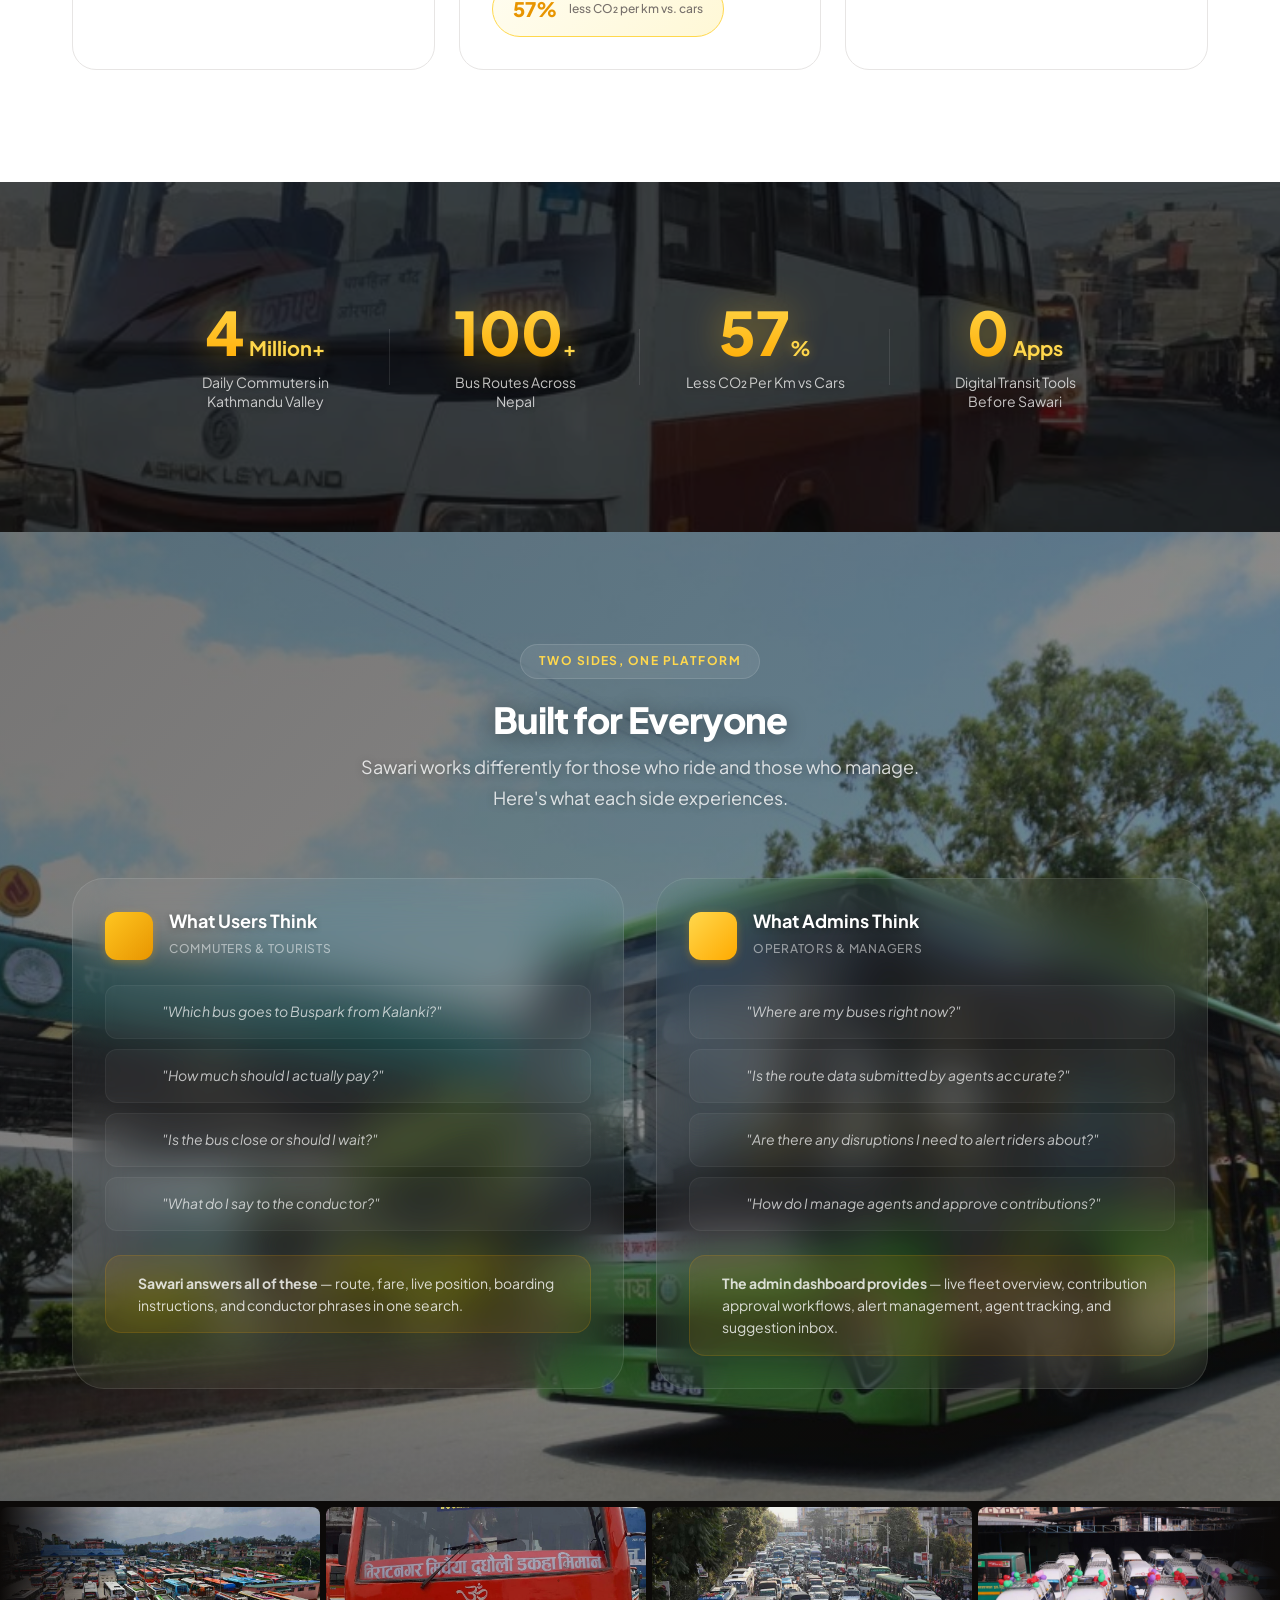
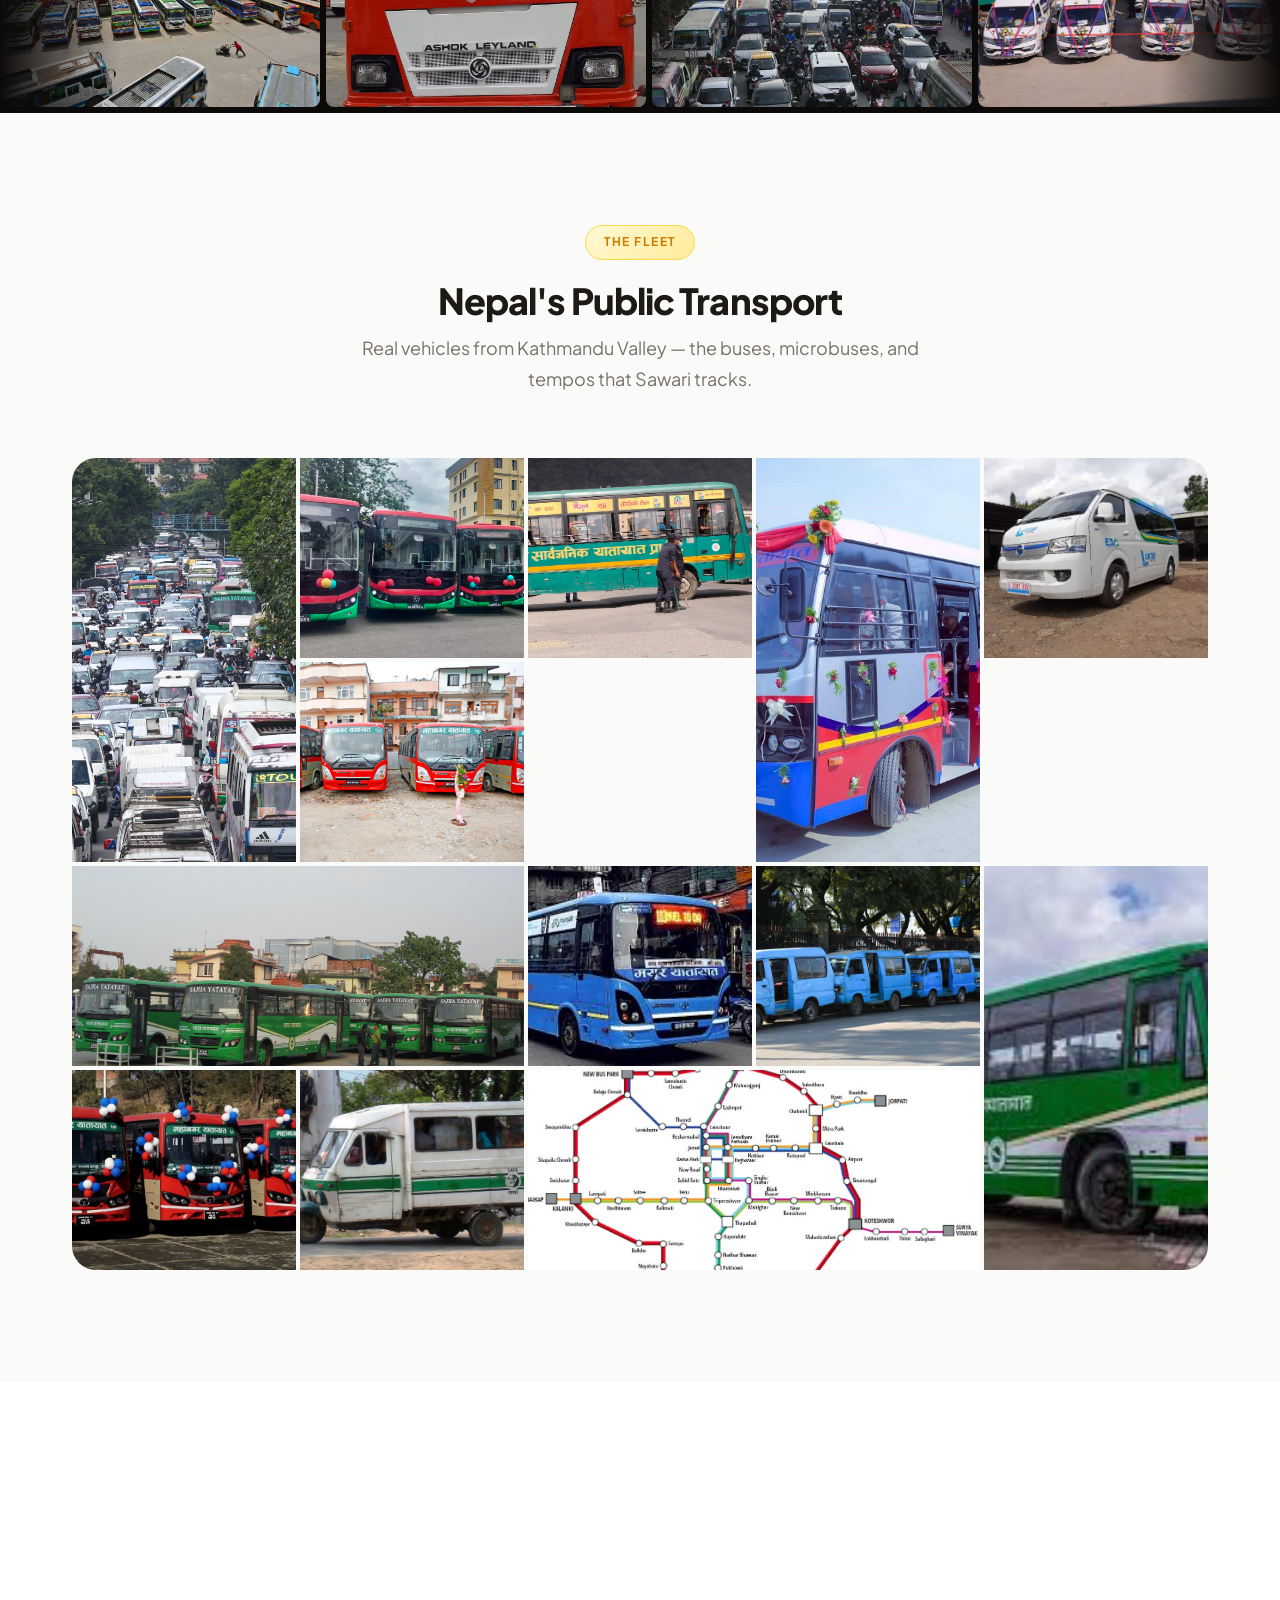
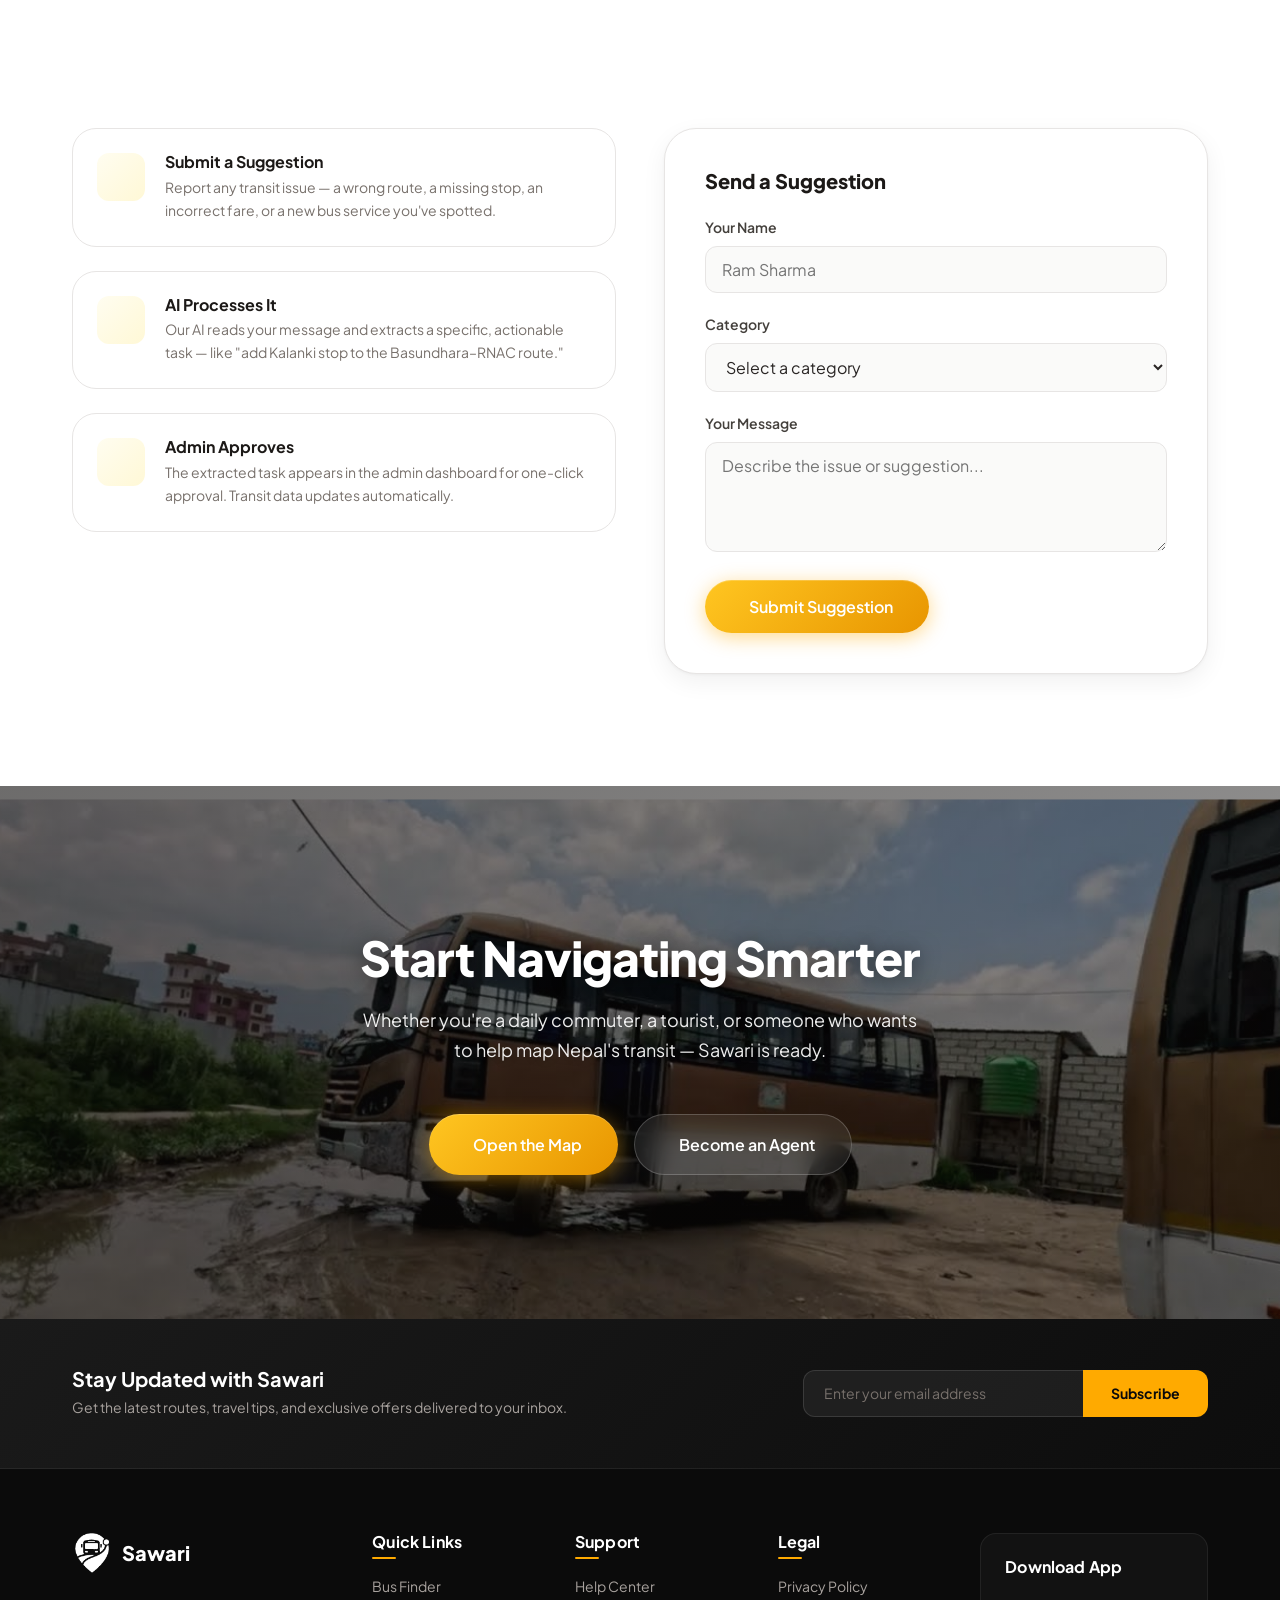
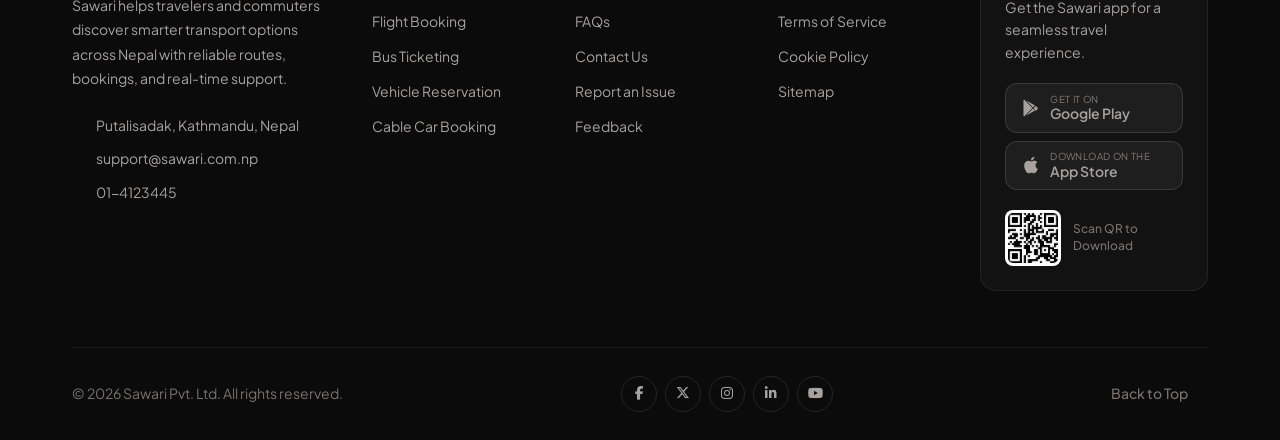
==== commit f044d28a: "feat: Replace hero metrics with a route search box for improved user navigation" ====
--- a/sarwari-landing/index.html
+++ b/sarwari-landing/index.html
@@ -164,25 +164,30 @@
                 </a>
             </div>
 
-            <div class="hero-metrics reveal">
-                <div class="metric">
-                    <strong data-count="15">0</strong>
-                    <span>Stops Mapped</span>
-                </div>
-                <div class="metric-divider"></div>
-                <div class="metric">
-                    <strong data-count="5">0</strong>
-                    <span>Active Routes</span>
-                </div>
-                <div class="metric-divider"></div>
-                <div class="metric">
-                    <strong>8s</strong>
-                    <span>Refresh Rate</span>
-                </div>
-                <div class="metric-divider"></div>
-                <div class="metric">
-                    <strong>2.5m</strong>
-                    <span>GPS Precision</span>
+            <!-- Route Search Box -->
+            <div class="hero-search reveal">
+                <div class="hero-search-row">
+                    <div class="hero-search-field">
+                        <div class="search-field-icon">
+                            <i data-feather="circle"></i>
+                        </div>
+                        <input type="text" placeholder="From — e.g. Ratnapark" class="search-input" id="searchFrom" autocomplete="off">
+                    </div>
+                    <div class="search-connector">
+                        <span class="connector-dots"></span>
+                        <i data-feather="arrow-right" class="connector-arrow"></i>
+                        <span class="connector-dots"></span>
+                    </div>
+                    <div class="hero-search-field">
+                        <div class="search-field-icon search-field-icon--to">
+                            <i data-feather="map-pin"></i>
+                        </div>
+                        <input type="text" placeholder="To — e.g. Lagankhel" class="search-input" id="searchTo" autocomplete="off">
+                    </div>
+                    <button class="search-btn" onclick="window.location.href='pages/map.php'">
+                        <i data-feather="search"></i>
+                        <span>Search</span>
+                    </button>
                 </div>
             </div>
         </div>
--- a/sarwari-landing/css/style.css
+++ b/sarwari-landing/css/style.css
@@ -33,14 +33,14 @@
     --stone-900: #1C1917;
     --stone-950: #0C0A09;
 
-    /* ── Accent Colors — Bright ── */
-    --emerald-500: #34D399;
-    --emerald-600: #10B981;
-    --sky-400:     #5FC8FC;
-    --sky-500:     #22B8FF;
-    --sky-600:     #0EA5E9;
-    --rose-500:    #FF5574;
-    --rose-600:    #F43F5E;
+    /* ── Accent Colors — Monochrome + Yellow ── */
+    --emerald-500: #FFD84D;
+    --emerald-600: #FFAA00;
+    --sky-400:     #FFC621;
+    --sky-500:     #FFAA00;
+    --sky-600:     #E89500;
+    --rose-500:    #FFD84D;
+    --rose-600:    #FFC621;
 
     /* ── Semantic Tokens ── */
     --color-accent:       var(--amber-500);
@@ -186,27 +186,27 @@
     display: flex;
     align-items: center;
     gap: .5rem;
-    background: rgba(10, 10, 10, .75);
-    -webkit-backdrop-filter: blur(20px) saturate(1.6);
-    backdrop-filter: blur(20px) saturate(1.6);
-    border: 1px solid rgba(255, 255, 255, .08);
+    background: rgba(255, 255, 255, .06);
+    -webkit-backdrop-filter: blur(16px) saturate(1.4);
+    backdrop-filter: blur(16px) saturate(1.4);
+    border: 1px solid rgba(255, 255, 255, .12);
     border-radius: 999px;
     padding: .4rem .5rem .4rem .4rem;
     box-shadow:
-        0 4px 24px rgba(0, 0, 0, .25),
-        0 1px 0 rgba(255, 255, 255, .04) inset;
-    transition: all .4s var(--ease-out);
+        0 4px 30px rgba(0, 0, 0, .08),
+        0 1px 0 rgba(255, 255, 255, .08) inset;
+    transition: all .5s cubic-bezier(.4, 0, .2, 1);
     pointer-events: auto;
 }
 
 .site-header.scrolled .nav-capsule {
-    background: rgba(255, 255, 255, .82);
+    background: rgba(8, 8, 8, .92);
     -webkit-backdrop-filter: blur(24px) saturate(1.8);
     backdrop-filter: blur(24px) saturate(1.8);
-    border-color: rgba(0, 0, 0, .06);
+    border-color: rgba(255, 255, 255, .06);
     box-shadow:
-        0 4px 32px rgba(0, 0, 0, .08),
-        0 1px 0 rgba(255, 255, 255, .5) inset;
+        0 8px 40px rgba(0, 0, 0, .35),
+        0 1px 0 rgba(255, 255, 255, .04) inset;
 }
 
 /* ── Logo Circle ── */
@@ -224,8 +224,8 @@
 }
 
 .site-header.scrolled .nav-logo-circle {
-    background: var(--stone-100);
-    box-shadow: 0 2px 8px rgba(0, 0, 0, .06);
+    background: rgba(255, 255, 255, .08);
+    box-shadow: 0 2px 8px rgba(0, 0, 0, .2);
 }
 
 .nav-logo-circle:hover {
@@ -234,7 +234,7 @@
 }
 
 .site-header.scrolled .nav-logo-circle:hover {
-    background: var(--amber-50);
+    background: rgba(255, 255, 255, .14);
 }
 
 .nav-logo-img {
@@ -248,8 +248,8 @@
 
 .nav-logo-white { display: block; }
 .nav-logo-black { display: none; }
-.site-header.scrolled .nav-logo-white { display: none; }
-.site-header.scrolled .nav-logo-black { display: block; }
+.site-header.scrolled .nav-logo-white { display: block; }
+.site-header.scrolled .nav-logo-black { display: none; }
 
 /* ── Navigation Links ── */
 .nav-links {
@@ -299,15 +299,15 @@
     transform: translateX(-50%) scaleX(1);
 }
 
-/* Scrolled state links */
+/* Scrolled state links — dark capsule, keep light text */
 .site-header.scrolled .nav-link {
-    color: var(--stone-500);
+    color: rgba(255, 255, 255, .6);
 }
 
 .site-header.scrolled .nav-link:hover,
 .site-header.scrolled .nav-link.active {
-    color: var(--stone-900);
-    background: var(--stone-100);
+    color: #fff;
+    background: rgba(255, 255, 255, .1);
 }
 
 .site-header.scrolled .nav-link::after {
@@ -350,13 +350,13 @@
 }
 
 .site-header.scrolled .nav-contact-btn {
-    background: var(--stone-100);
-    color: var(--stone-600);
+    background: rgba(255, 255, 255, .08);
+    color: rgba(255, 255, 255, .75);
 }
 
 .site-header.scrolled .nav-contact-btn:hover {
-    background: var(--stone-200);
-    color: var(--stone-900);
+    background: rgba(255, 255, 255, .14);
+    color: #fff;
 }
 
 /* Map CTA Button */
@@ -411,7 +411,7 @@
 }
 
 .site-header.scrolled .hamburger span {
-    background: var(--stone-700);
+    background: rgba(255, 255, 255, .9);
 }
 
 .hamburger.active span:nth-child(1) { transform: translateY(7px) rotate(45deg); }
@@ -601,49 +601,120 @@
     margin-bottom: 4rem;
 }
 
-/* Hero Metrics */
-.hero-metrics {
+/* Hero Route Search Box */
+.hero-search {
+    max-width: 680px;
+}
+
+.hero-search-row {
     display: flex;
     align-items: center;
     gap: 0;
-    flex-wrap: wrap;
-    background: rgba(255,255,255,.06);
-    -webkit-backdrop-filter: blur(16px);
-    backdrop-filter: blur(16px);
-    border: 1px solid rgba(255,255,255,.1);
+    background: rgba(255,255,255,.08);
+    -webkit-backdrop-filter: blur(20px) saturate(1.5);
+    backdrop-filter: blur(20px) saturate(1.5);
+    border: 1px solid rgba(255,255,255,.12);
     border-radius: var(--radius-xl);
-    padding: 1.25rem .5rem;
-}
-
-.metric {
-    display: flex;
-    flex-direction: column;
-    padding: 0 1.75rem;
-}
-
-.metric strong {
-    font-size: var(--text-2xl);
-    font-weight: 800;
-    color: var(--amber-300);
-    line-height: 1.2;
-    text-shadow: 0 0 20px rgba(255,198,33,.5);
-}
-
-.metric span {
-    font-size: var(--text-xs);
-    color: rgba(255,255,255,.65);
-    text-transform: uppercase;
-    letter-spacing: .08em;
-    font-weight: 600;
-}
-
-.metric:first-child { padding-left: 1.25rem; }
-.metric:last-child  { padding-right: 1.25rem; }
-
-.metric-divider {
-    width: 1px;
-    height: 36px;
-    background: rgba(255,255,255,.12);
+    padding: .5rem;
+    box-shadow: 0 8px 32px rgba(0,0,0,.2);
+    transition: border-color .3s ease, box-shadow .3s ease;
+}
+
+.hero-search-row:focus-within {
+    border-color: var(--amber-400);
+    box-shadow: 0 8px 32px rgba(0,0,0,.2), 0 0 0 3px rgba(255,170,0,.15);
+}
+
+.hero-search-field {
+    display: flex;
+    align-items: center;
+    gap: .75rem;
+    flex: 1;
+    padding: .65rem 1rem;
+    min-width: 0;
+}
+
+.search-field-icon {
+    width: 2rem;
+    height: 2rem;
+    display: grid;
+    place-items: center;
+    border-radius: 50%;
+    background: rgba(255,255,255,.1);
+    color: var(--amber-400);
+    flex-shrink: 0;
+}
+
+.search-field-icon svg { width: 14px; height: 14px; }
+
+.search-field-icon--to {
+    background: var(--amber-500);
+    color: #0B0B0B;
+}
+
+.search-input {
+    flex: 1;
+    background: transparent;
+    border: none;
+    outline: none;
+    color: #fff;
+    font-family: var(--font-sans);
+    font-size: var(--text-base);
+    font-weight: 500;
+    min-width: 0;
+}
+
+.search-input::placeholder {
+    color: rgba(255,255,255,.45);
+    font-weight: 400;
+}
+
+.search-connector {
+    display: flex;
+    align-items: center;
+    gap: .25rem;
+    padding: 0 .25rem;
+    flex-shrink: 0;
+}
+
+.connector-dots {
+    width: 3px;
+    height: 3px;
+    border-radius: 50%;
+    background: rgba(255,255,255,.25);
+}
+
+.connector-arrow {
+    width: 16px;
+    height: 16px;
+    color: var(--amber-400);
+}
+
+.search-btn {
+    display: inline-flex;
+    align-items: center;
+    gap: .4rem;
+    background: var(--amber-500);
+    color: #0B0B0B;
+    font-family: var(--font-sans);
+    font-weight: 700;
+    font-size: var(--text-sm);
+    padding: .75rem 1.5rem;
+    border-radius: var(--radius-lg);
+    border: none;
+    cursor: pointer;
+    white-space: nowrap;
+    flex-shrink: 0;
+    transition: all .3s ease;
+    box-shadow: 0 2px 12px rgba(255,170,0,.3);
+}
+
+.search-btn svg { width: 16px; height: 16px; }
+
+.search-btn:hover {
+    background: var(--amber-400);
+    transform: translateY(-1px);
+    box-shadow: 0 4px 20px rgba(255,170,0,.45);
 }
 
 /* Hero Scroll Indicator */
@@ -820,13 +891,13 @@
     width: 2.25rem;
     height: 2.25rem;
     border-radius: var(--radius-md);
-    background: linear-gradient(135deg, var(--rose-500), var(--rose-600));
+    background: linear-gradient(135deg, var(--amber-400), var(--amber-600));
     color: #fff;
     display: grid;
     place-items: center;
     flex-shrink: 0;
     margin-top: .1rem;
-    box-shadow: 0 2px 8px rgba(244,63,94,.25);
+    box-shadow: 0 2px 8px rgba(255,170,0,.25);
 }
 
 .pain-icon svg { width: 14px; height: 14px; }
@@ -964,7 +1035,7 @@
     height: 32px;
     color: var(--amber-400);
     margin-bottom: .75rem;
-    filter: drop-shadow(0 0 6px rgba(245,158,11,.4));
+    filter: drop-shadow(0 0 6px rgba(255,170,0,.4));
 }
 
 .feature-overlay-card h3 {
@@ -1037,11 +1108,11 @@
 
 .bullet-icon svg { width: 20px; height: 20px; }
 
-.bullet-icon--sky     { background: linear-gradient(135deg, #F0F9FF, #E0F2FE); color: var(--sky-600); }
-.bullet-icon--emerald { background: linear-gradient(135deg, #ECFDF5, #D1FAE5); color: var(--emerald-600); }
-.bullet-icon--rose    { background: linear-gradient(135deg, #FFF1F2, #FFE4E6); color: var(--rose-500); }
-.bullet-icon--orange  { background: linear-gradient(135deg, #FFF7ED, #FFEDD5); color: #EA580C; }
-.bullet-icon--green   { background: linear-gradient(135deg, #ECFDF5, #D1FAE5); color: var(--emerald-600); }
+.bullet-icon--sky     { background: linear-gradient(135deg, var(--amber-50), var(--amber-100)); color: var(--amber-600); }
+.bullet-icon--emerald { background: linear-gradient(135deg, var(--amber-50), var(--amber-100)); color: var(--amber-600); }
+.bullet-icon--rose    { background: linear-gradient(135deg, var(--amber-50), var(--amber-100)); color: var(--amber-600); }
+.bullet-icon--orange  { background: linear-gradient(135deg, var(--amber-50), var(--amber-100)); color: var(--amber-600); }
+.bullet-icon--green   { background: linear-gradient(135deg, var(--amber-50), var(--amber-100)); color: var(--amber-600); }
 
 .bullet-stat {
     font-size: var(--text-2xl);
@@ -1167,12 +1238,12 @@
 }
 
 .compare-bar--bus {
-    background: linear-gradient(90deg, var(--emerald-500), var(--emerald-600));
-    box-shadow: 0 2px 12px rgba(16,185,129,.2);
+    background: linear-gradient(90deg, var(--amber-400), var(--amber-600));
+    box-shadow: 0 2px 12px rgba(255,170,0,.2);
 }
 
 .compare-bar--car {
-    background: linear-gradient(90deg, var(--stone-400), var(--stone-500));
+    background: linear-gradient(90deg, var(--stone-700), var(--stone-800));
 }
 
 .compare-bar span {
@@ -1202,8 +1273,8 @@
 }
 
 .legend-item--bus .legend-dot {
-    background: linear-gradient(135deg, var(--emerald-500), var(--emerald-600));
-    box-shadow: 0 0 6px rgba(16,185,129,.3);
+    background: linear-gradient(135deg, var(--amber-400), var(--amber-600));
+    box-shadow: 0 0 6px rgba(255,170,0,.3);
 }
 
 .legend-item--car .legend-dot {
@@ -1293,7 +1364,7 @@
     border-radius: var(--radius-lg);
     background: linear-gradient(135deg, var(--amber-500), var(--amber-600));
     color: #fff;
-    box-shadow: 0 4px 16px rgba(245,158,11,.3);
+    box-shadow: 0 4px 16px rgba(255,170,0,.3);
 }
 
 .step-icon svg { width: 22px; height: 22px; }
@@ -1440,7 +1511,7 @@
 .need-image-overlay {
     position: absolute;
     inset: 0;
-    background: linear-gradient(135deg, rgba(245,158,11,.06), transparent);
+    background: linear-gradient(135deg, rgba(255,170,0,.06), transparent);
 }
 
 .need-card-body {
@@ -1464,8 +1535,8 @@
 .need-icon svg { width: 22px; height: 22px; }
 
 .need-icon--accent { background: linear-gradient(135deg, var(--amber-100), var(--amber-200)); color: var(--amber-700); }
-.need-icon--green  { background: linear-gradient(135deg, #ECFDF5, #D1FAE5); color: var(--emerald-600); }
-.need-icon--warm   { background: linear-gradient(135deg, #FFF7ED, #FFEDD5); color: #EA580C; }
+.need-icon--green  { background: linear-gradient(135deg, var(--amber-50), var(--amber-100)); color: var(--amber-600); }
+.need-icon--warm   { background: linear-gradient(135deg, var(--amber-50), var(--amber-100)); color: var(--amber-600); }
 
 .need-card h3 {
     font-size: var(--text-xl);
@@ -1485,15 +1556,15 @@
     gap: .75rem;
     margin-top: 1rem;
     padding: .625rem 1.25rem;
-    background: linear-gradient(135deg, #ECFDF5, #D1FAE5);
+    background: linear-gradient(135deg, var(--amber-50), var(--amber-100));
     border-radius: var(--radius-full);
-    border: 1px solid #A7F3D0;
+    border: 1px solid var(--amber-300);
 }
 
 .carbon-stat {
     font-size: var(--text-xl);
     font-weight: 800;
-    color: var(--emerald-600);
+    color: var(--amber-600);
 }
 
 .carbon-label {
@@ -1660,12 +1731,12 @@
     color: #fff;
     display: grid;
     place-items: center;
-    box-shadow: 0 2px 8px rgba(245,158,11,.3);
+    box-shadow: 0 2px 8px rgba(255,170,0,.3);
 }
 
 .perspective-avatar--admin {
-    background: linear-gradient(135deg, var(--sky-400), var(--sky-600));
-    box-shadow: 0 2px 8px rgba(14,165,233,.3);
+    background: linear-gradient(135deg, var(--amber-300), var(--amber-500));
+    box-shadow: 0 2px 8px rgba(255,170,0,.3);
 }
 
 .perspective-avatar svg { width: 20px; height: 20px; }
@@ -1718,7 +1789,7 @@
     color: var(--amber-400);
 }
 
-.thought-icon--admin { color: var(--sky-400); }
+.thought-icon--admin { color: var(--amber-400); }
 .thought-icon svg { width: 16px; height: 16px; }
 
 .thought p {
@@ -1732,14 +1803,14 @@
     align-items: flex-start;
     gap: .75rem;
     padding: 1rem 1.25rem;
-    background: rgba(245,158,11,.1);
-    border: 1px solid rgba(245,158,11,.15);
+    background: rgba(255,170,0,.1);
+    border: 1px solid rgba(255,170,0,.15);
     border-radius: var(--radius-lg);
 }
 
 .perspective-answer--admin {
-    background: rgba(14,165,233,.1);
-    border-color: rgba(14,165,233,.15);
+    background: rgba(255,170,0,.1);
+    border-color: rgba(255,170,0,.15);
 }
 
 .perspective-answer svg {
@@ -1750,7 +1821,7 @@
     margin-top: .125rem;
 }
 
-.perspective-answer--admin svg { color: var(--sky-400); }
+.perspective-answer--admin svg { color: var(--amber-400); }
 
 .perspective-answer p {
     font-size: var(--text-sm);
@@ -2368,8 +2439,8 @@
 }
 
 .suggestion-step-icon svg { width: 20px; height: 20px; }
-.suggestion-step-icon--sky     { background: linear-gradient(135deg, #F0F9FF, #E0F2FE); color: var(--sky-600); }
-.suggestion-step-icon--emerald { background: linear-gradient(135deg, #ECFDF5, #D1FAE5); color: var(--emerald-600); }
+.suggestion-step-icon--sky     { background: linear-gradient(135deg, var(--amber-50), var(--amber-100)); color: var(--amber-600); }
+.suggestion-step-icon--emerald { background: linear-gradient(135deg, var(--amber-50), var(--amber-100)); color: var(--amber-600); }
 
 .suggestion-step h3 {
     font-size: var(--text-base);
@@ -2617,14 +2688,25 @@
 
     .hero-title { font-size: 2.25rem; }
 
-    .hero-metrics {
+    .hero-search-row {
         flex-direction: column;
-        align-items: flex-start;
-        gap: .75rem;
-        padding: 1rem;
+        border-radius: var(--radius-lg);
+        gap: 0;
     }
-    .metric { padding: 0; }
-    .metric-divider { display: none; }
+    .hero-search-field {
+        width: 100%;
+        padding: .6rem .75rem;
+    }
+    .search-connector {
+        padding: .15rem 0;
+        transform: rotate(90deg);
+    }
+    .search-btn {
+        width: 100%;
+        justify-content: center;
+        border-radius: var(--radius-md);
+        margin-top: .25rem;
+    }
 
     .feature-bullets { grid-template-columns: 1fr; gap: 1rem; }
     .feature-bullet { padding: 1.25rem; }
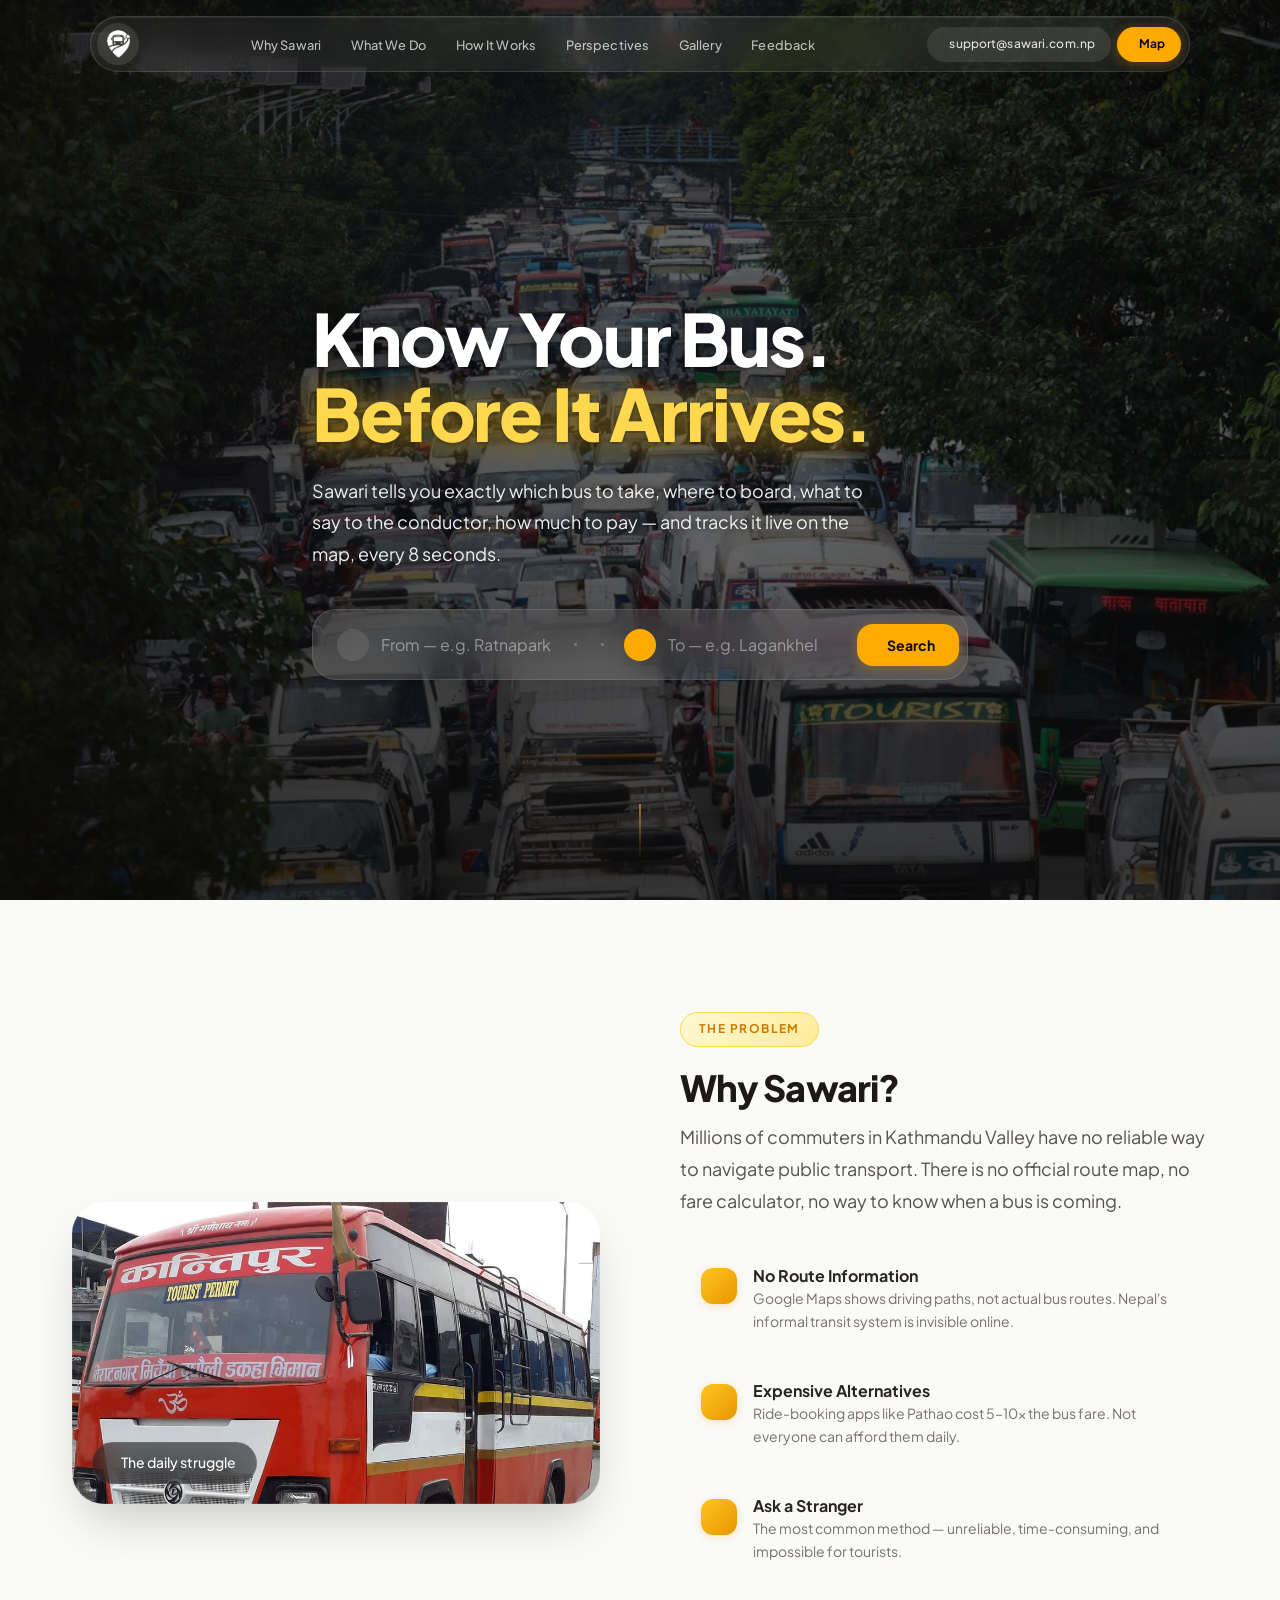
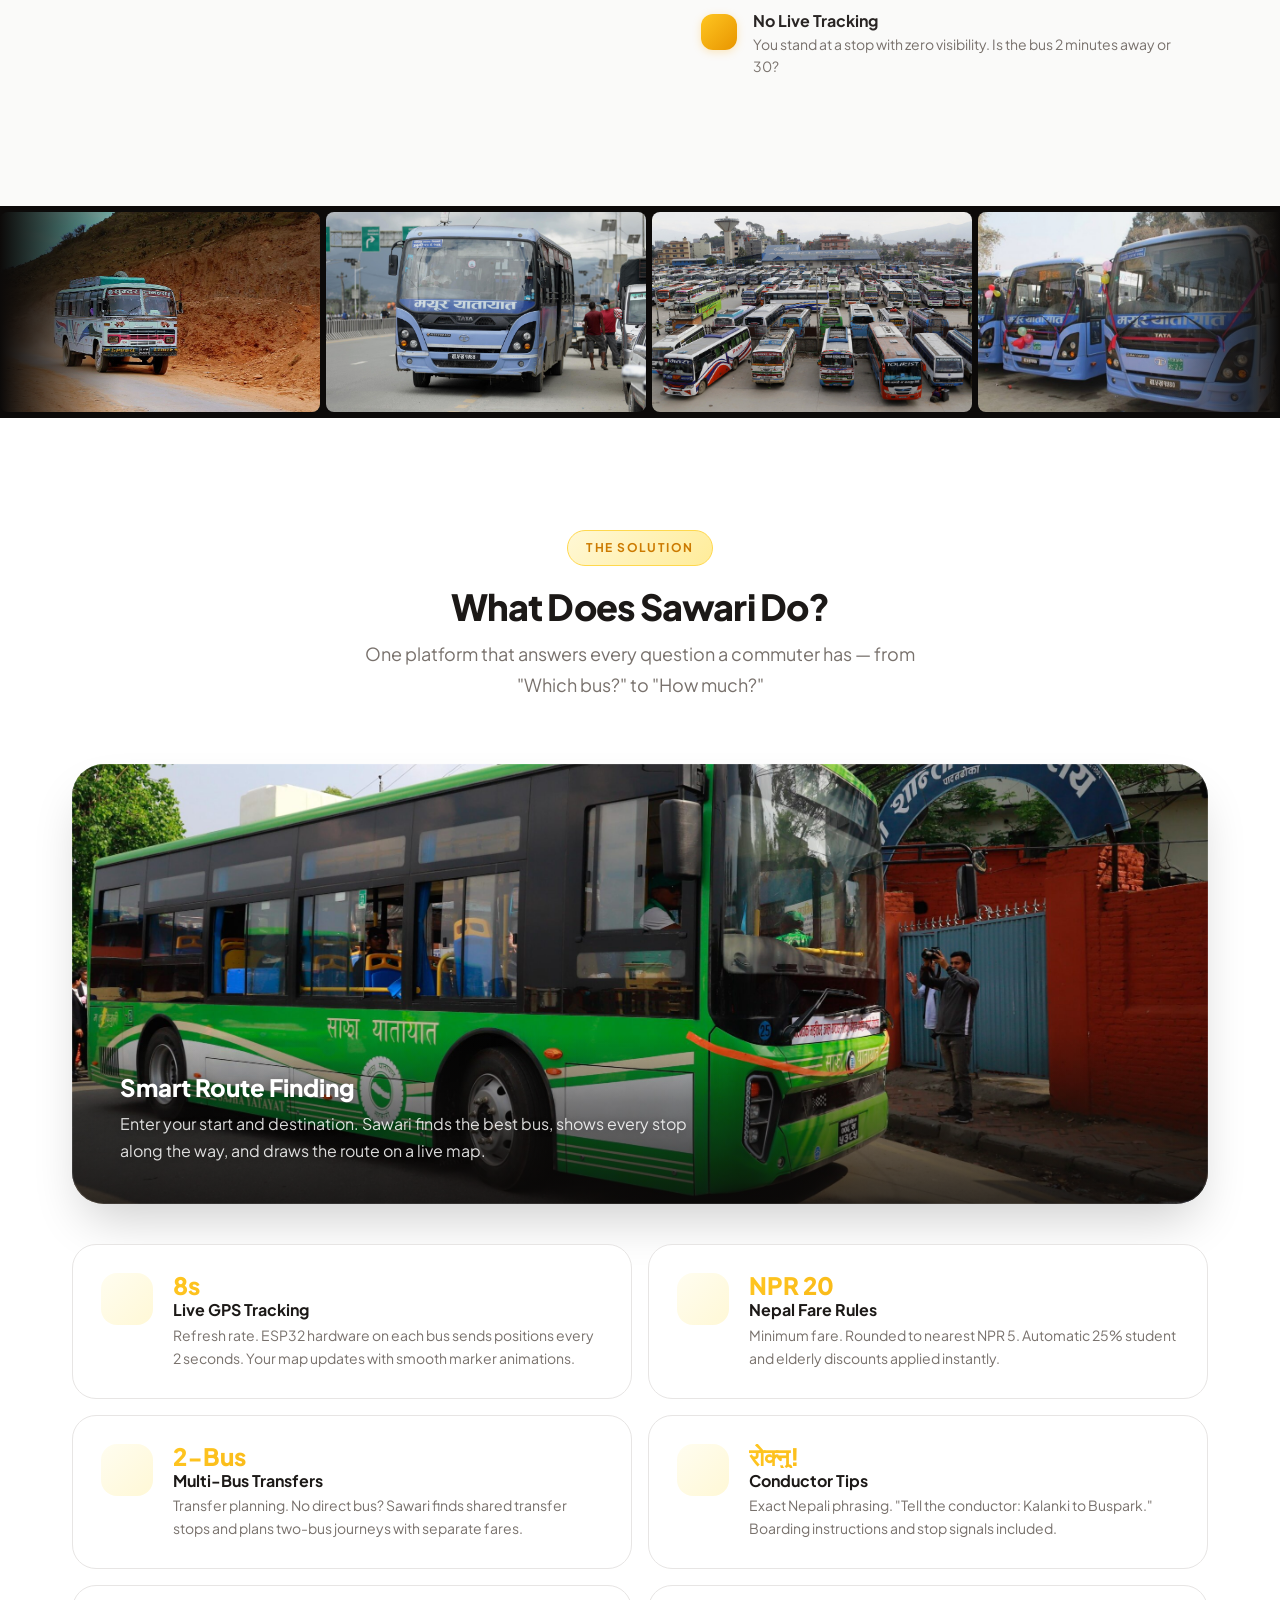
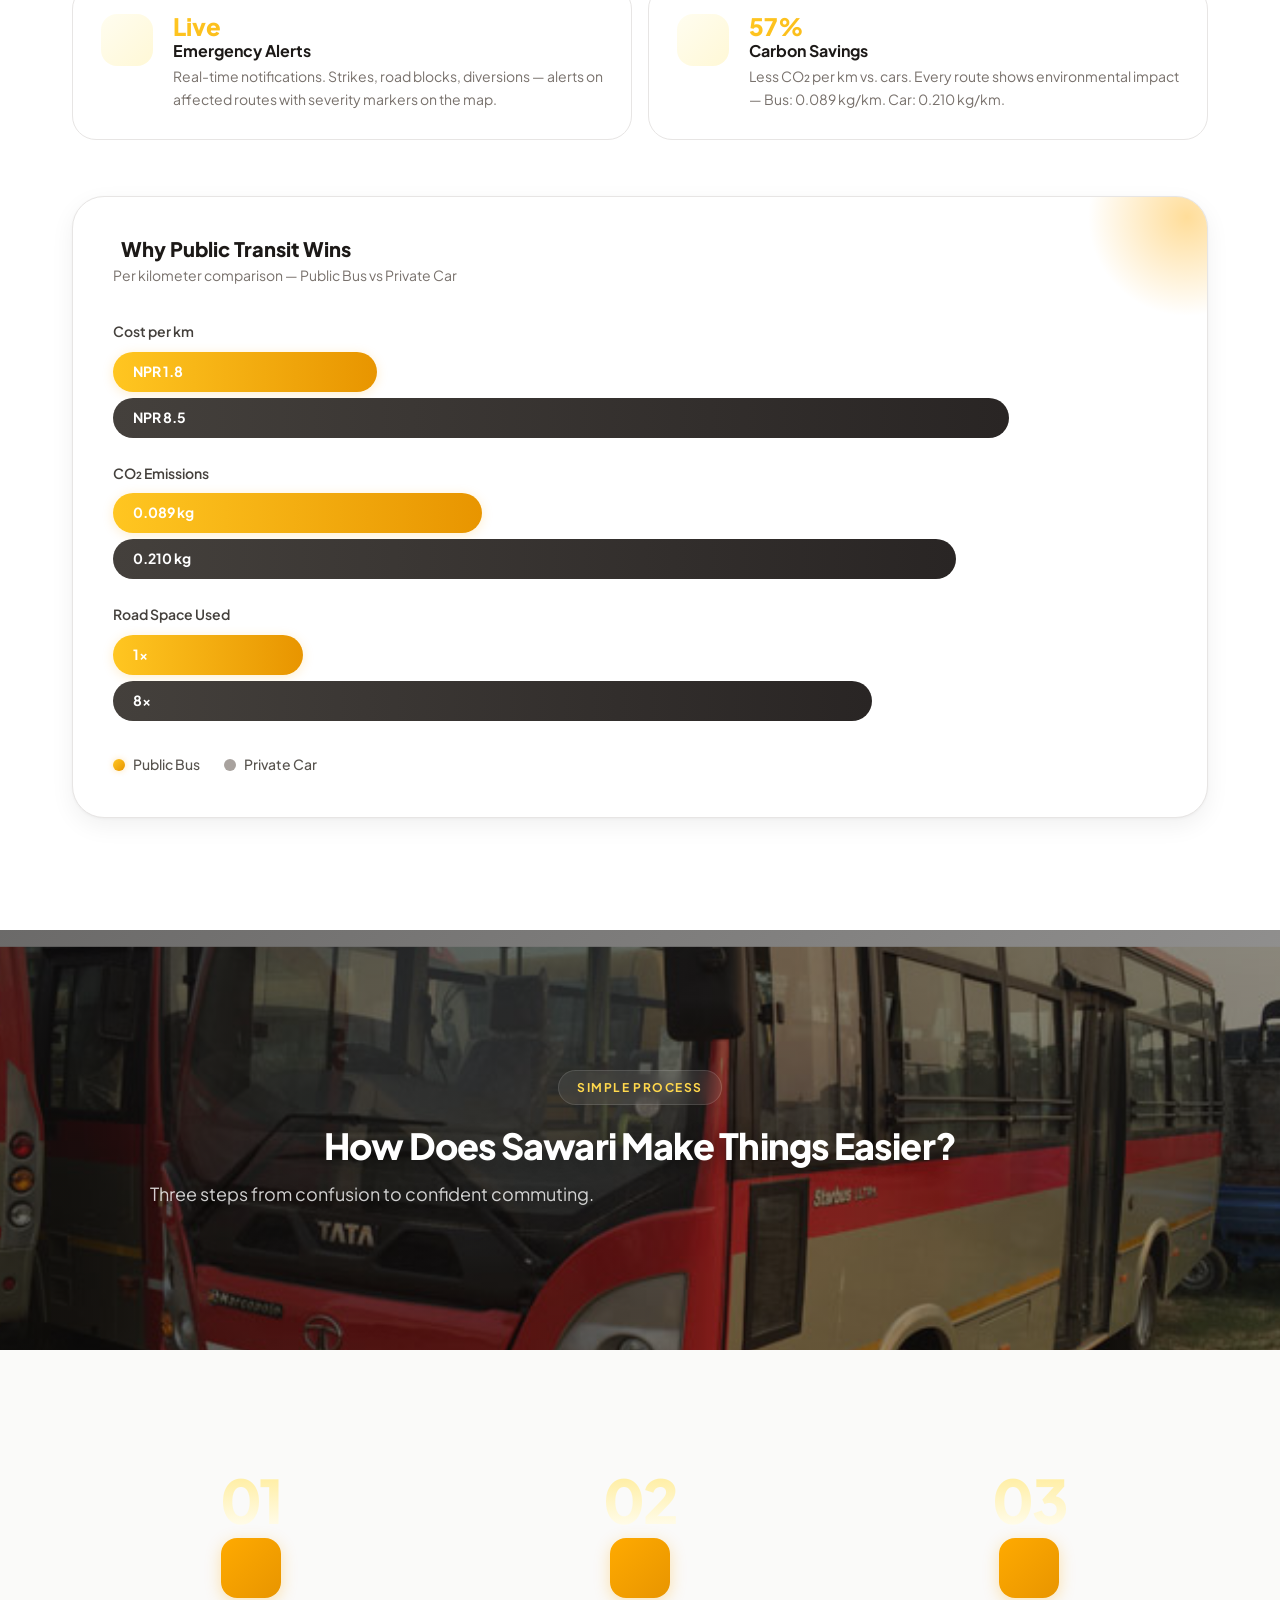
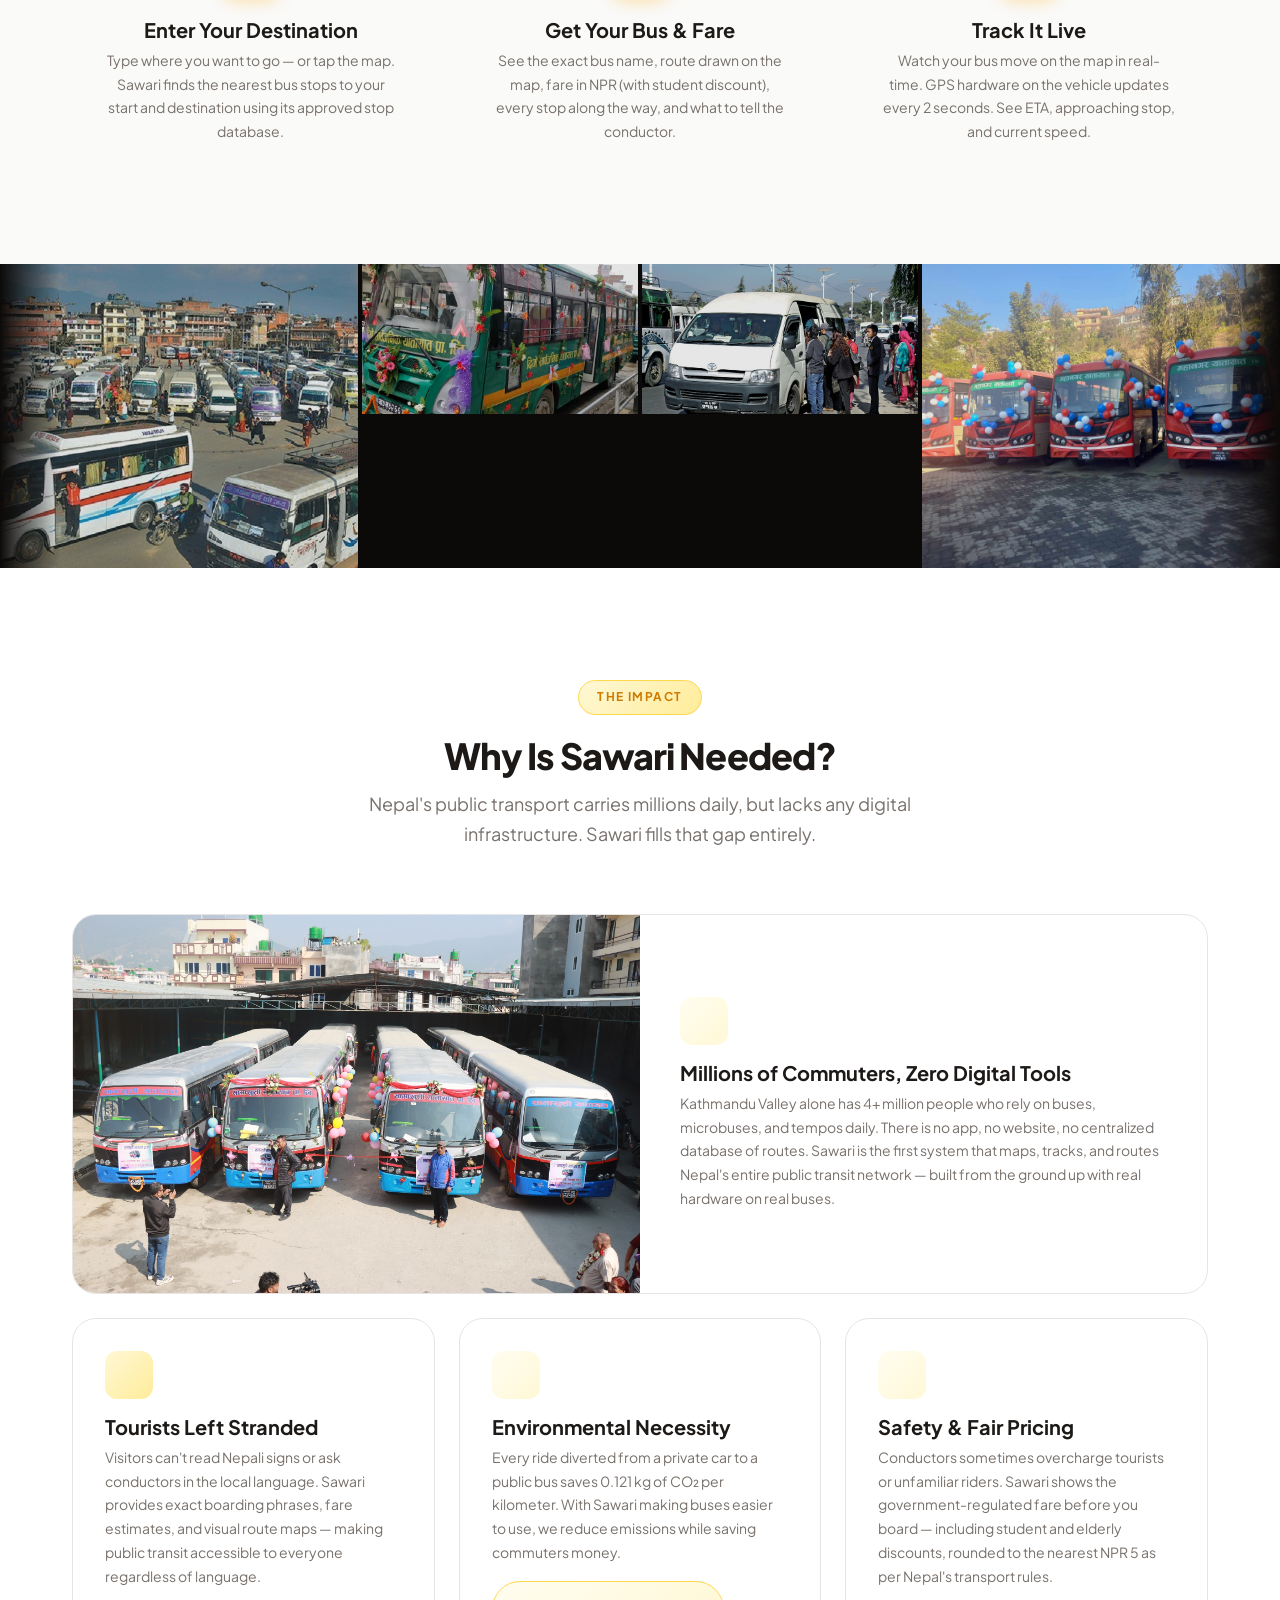
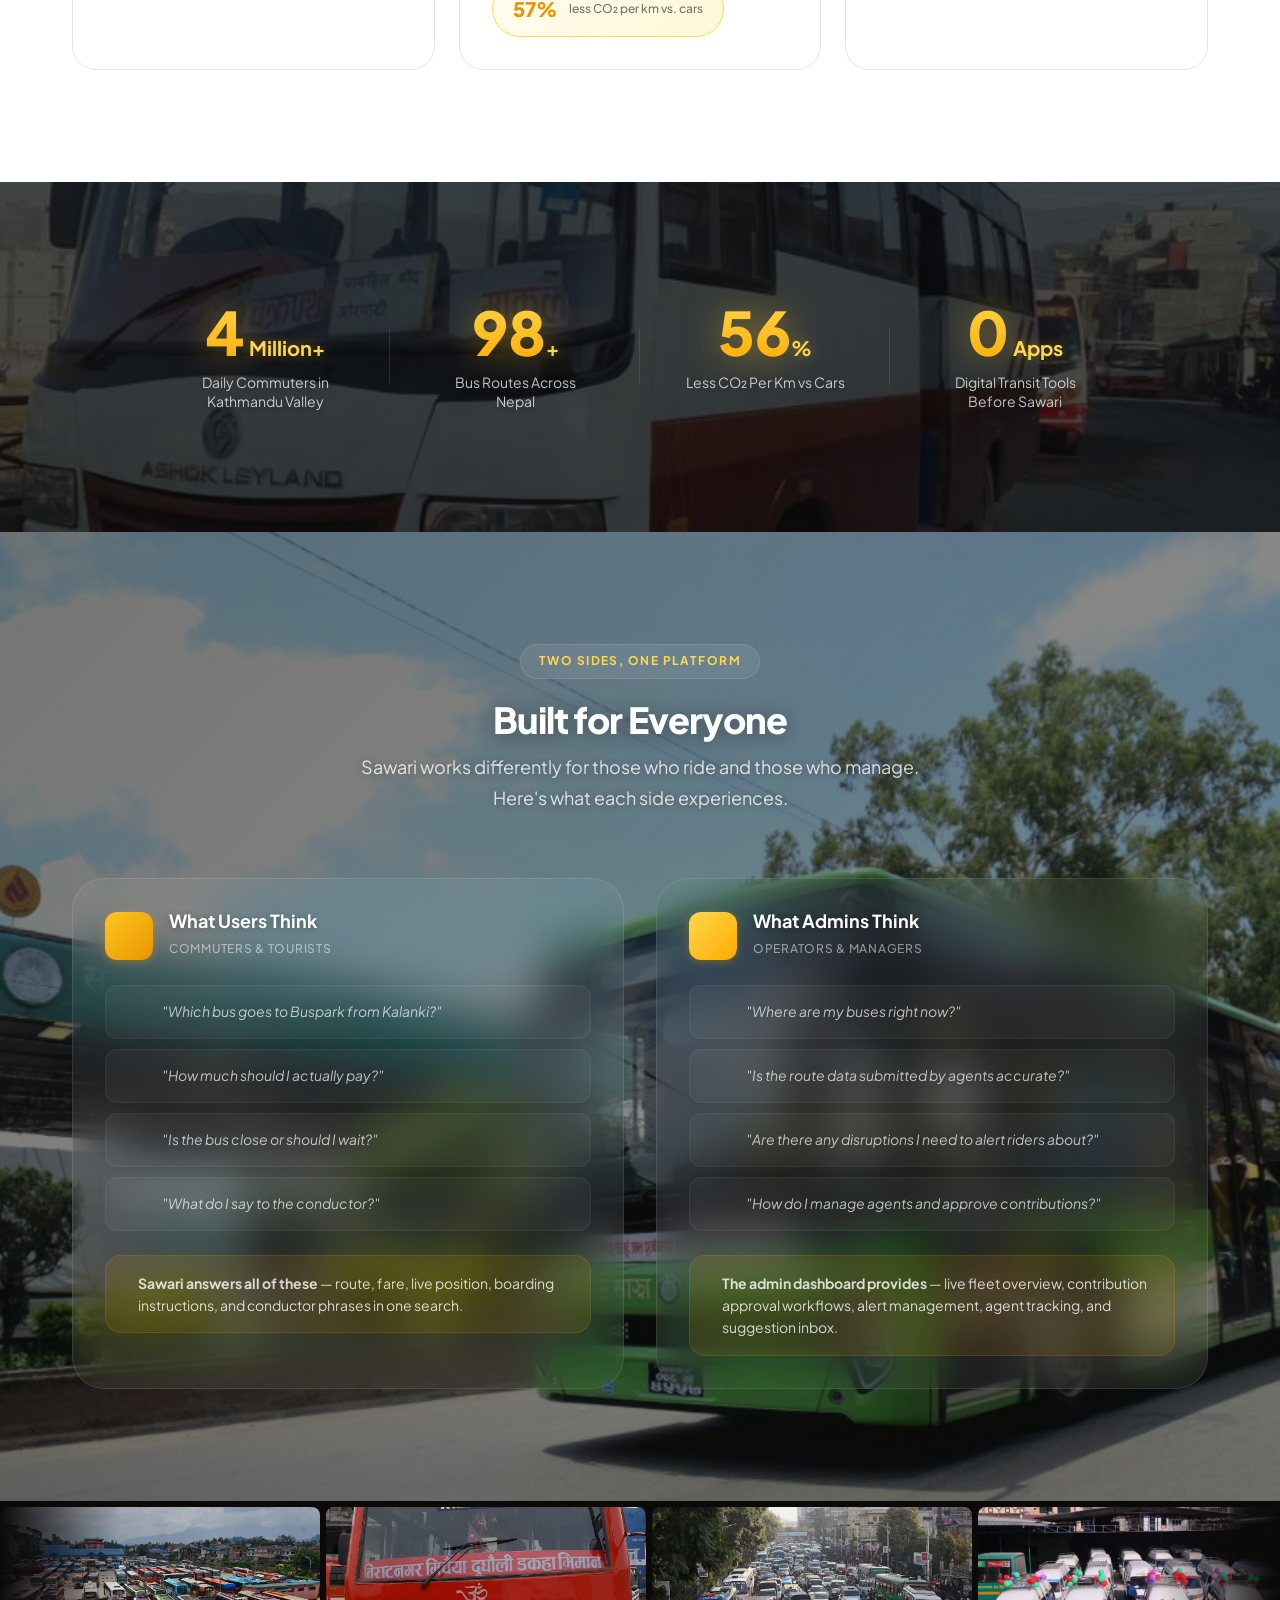
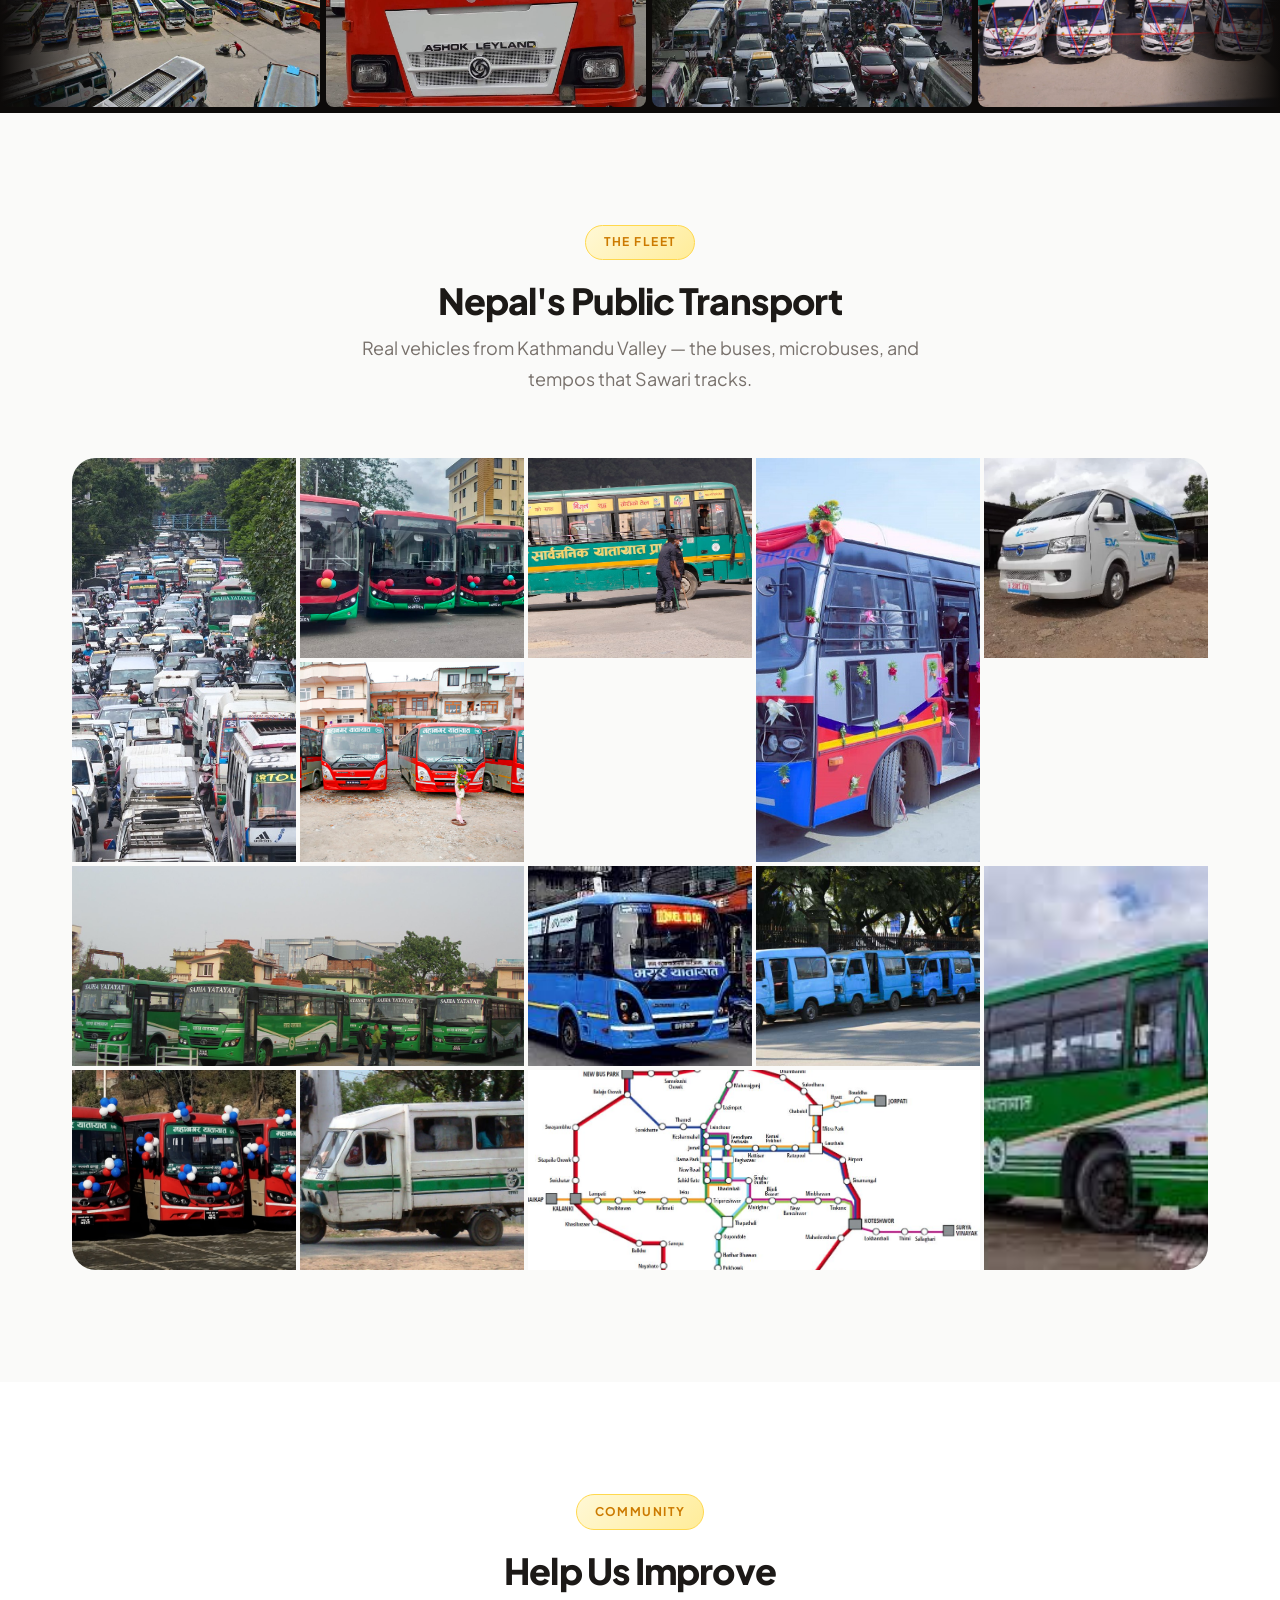
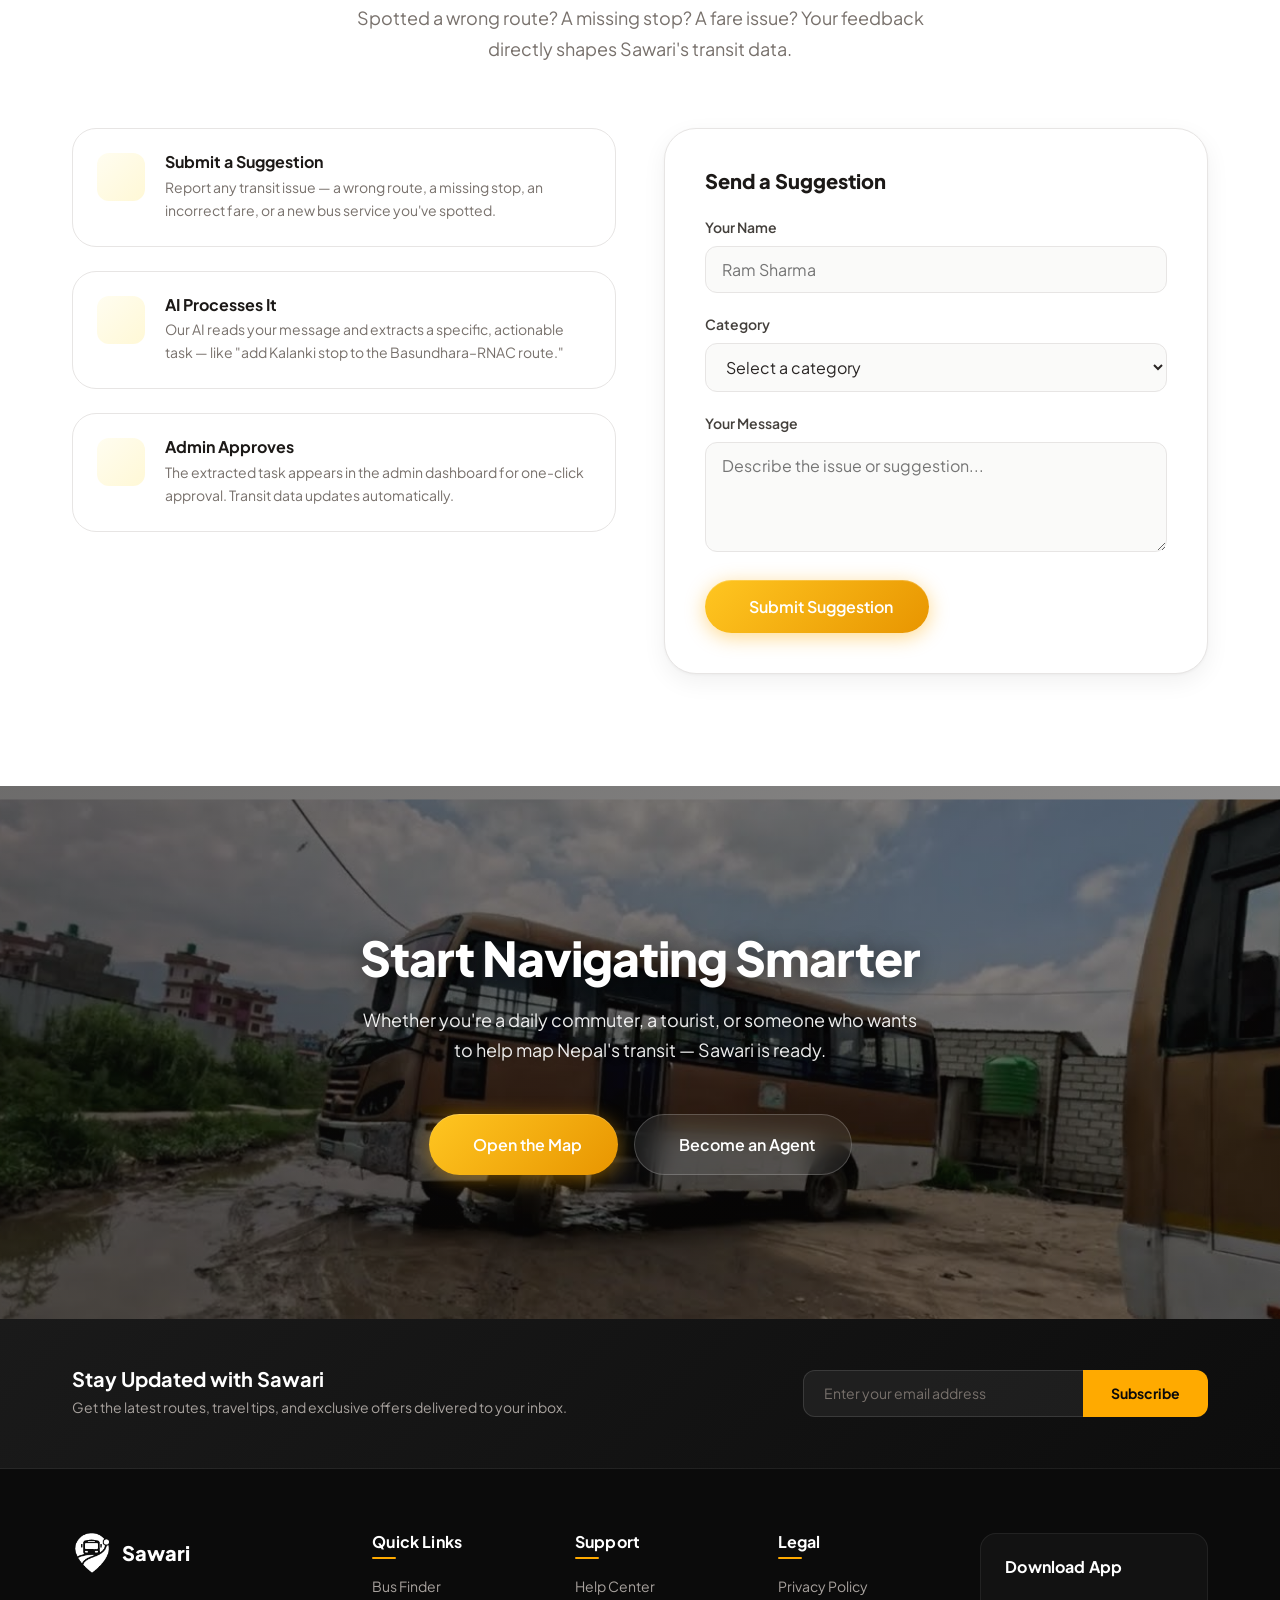
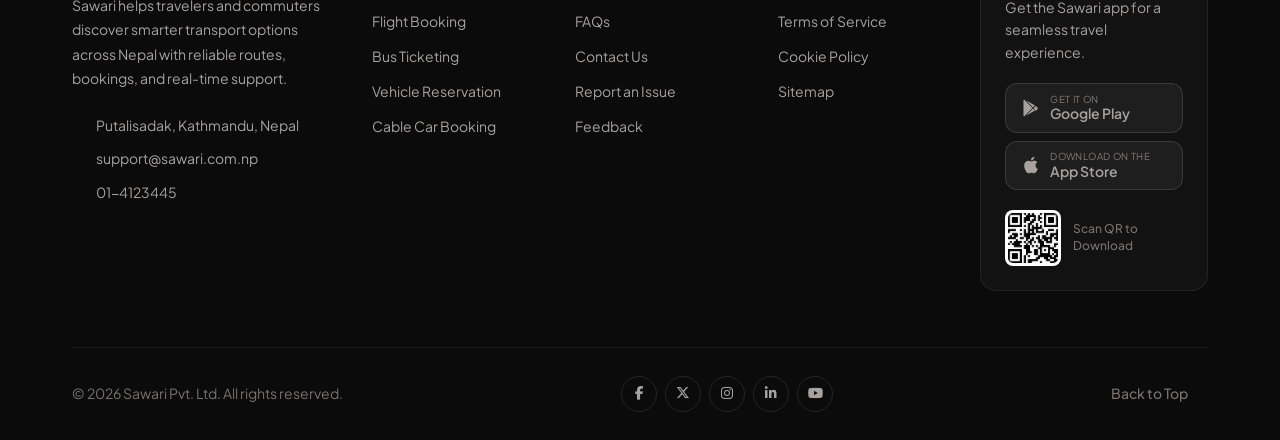
==== commit 348d836b: "feat: Remove hero metrics and actions to streamline the landing page layout" ====
--- a/sarwari-landing/index.html
+++ b/sarwari-landing/index.html
@@ -138,11 +138,6 @@
         </div>
 
         <div class="container hero-content">
-            <span class="hero-chip reveal">
-                <span class="chip-dot"></span>
-                Live GPS Tracking &middot; Smart Routing &middot; Real Fares
-            </span>
-
             <h1 class="hero-title reveal">
                 Know Your Bus.<br>
                 <span class="hero-accent">Before It Arrives.</span>
@@ -152,17 +147,6 @@
                 Sawari tells you exactly which bus to take, where to board, what to say to the conductor,
                 how much to pay — and tracks it live on the map, every 8 seconds.
             </p>
-
-            <div class="hero-actions reveal">
-                <a href="pages/map.php" class="btn btn-accent btn-lg">
-                    <i data-feather="navigation"></i>
-                    Find My Route
-                </a>
-                <a href="#why" class="btn btn-glass btn-lg">
-                    Learn More
-                    <i data-feather="arrow-down"></i>
-                </a>
-            </div>
 
             <!-- Route Search Box -->
             <div class="hero-search reveal">
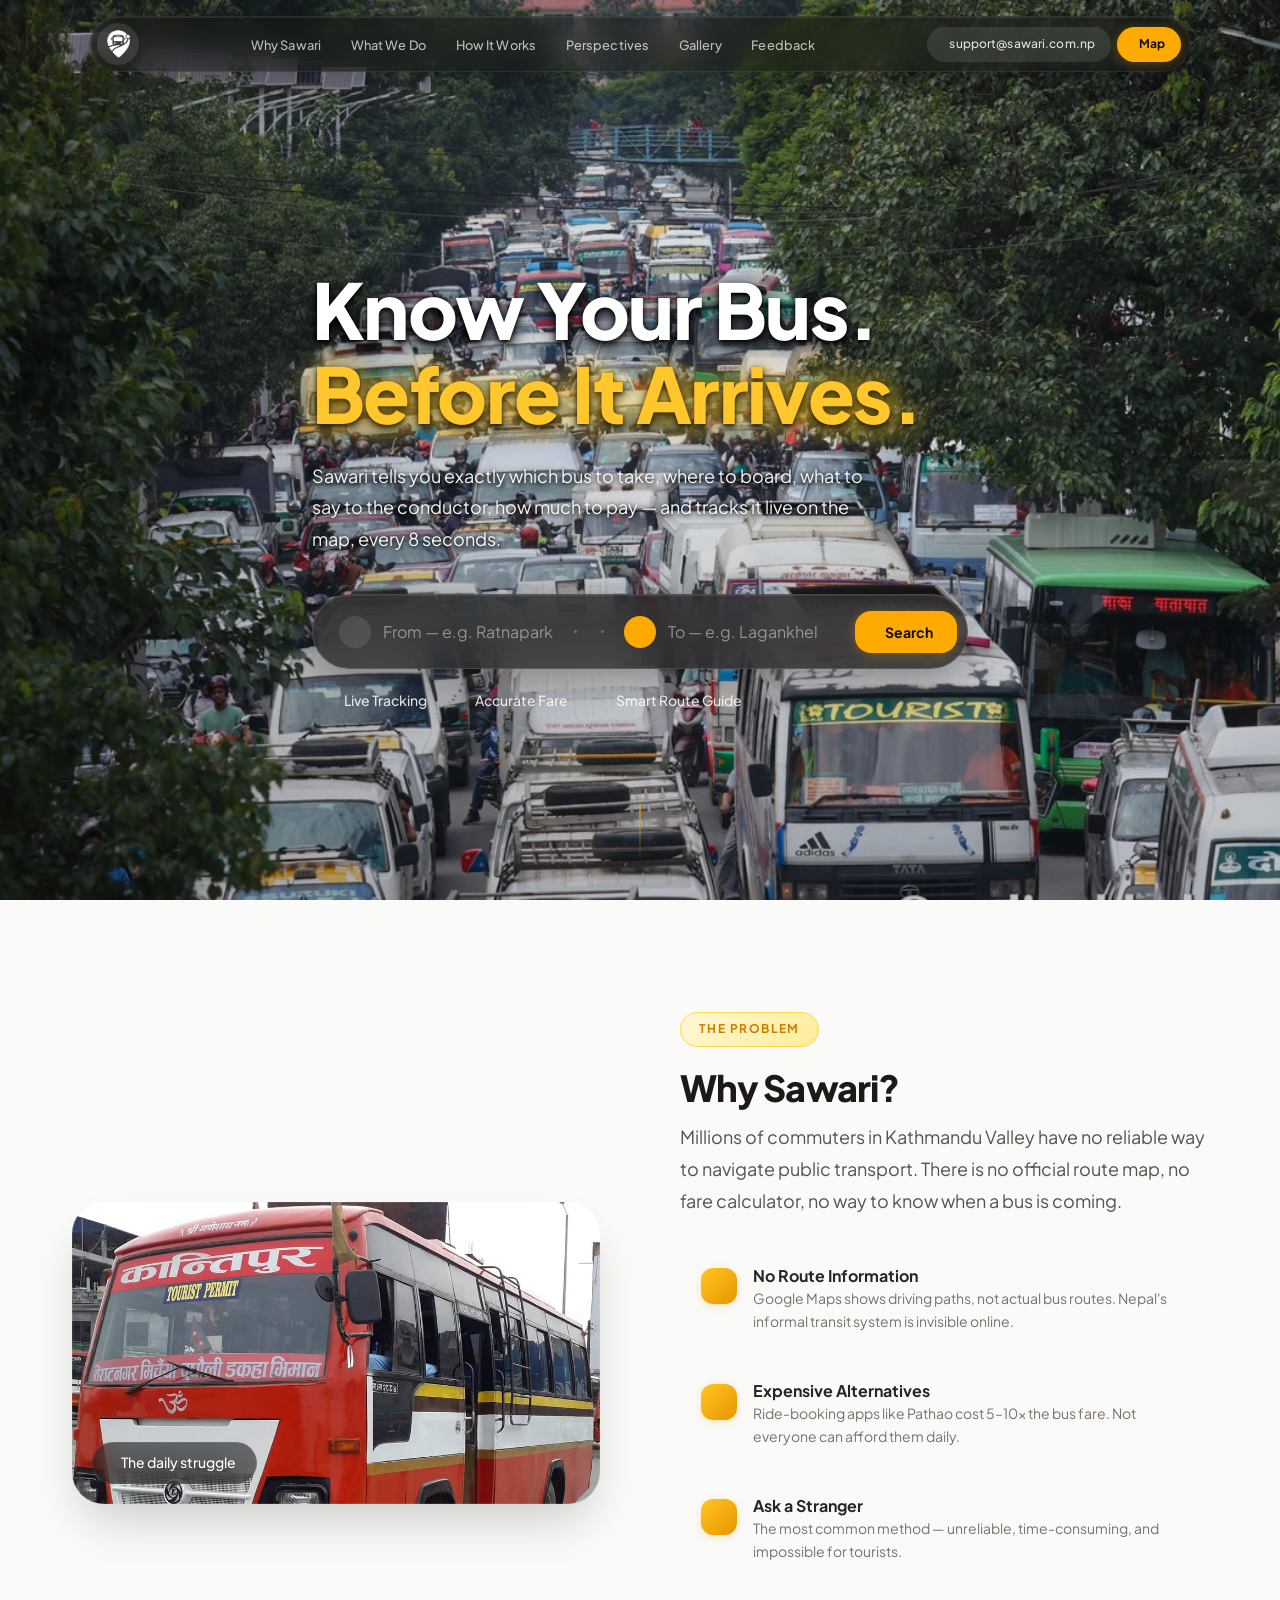
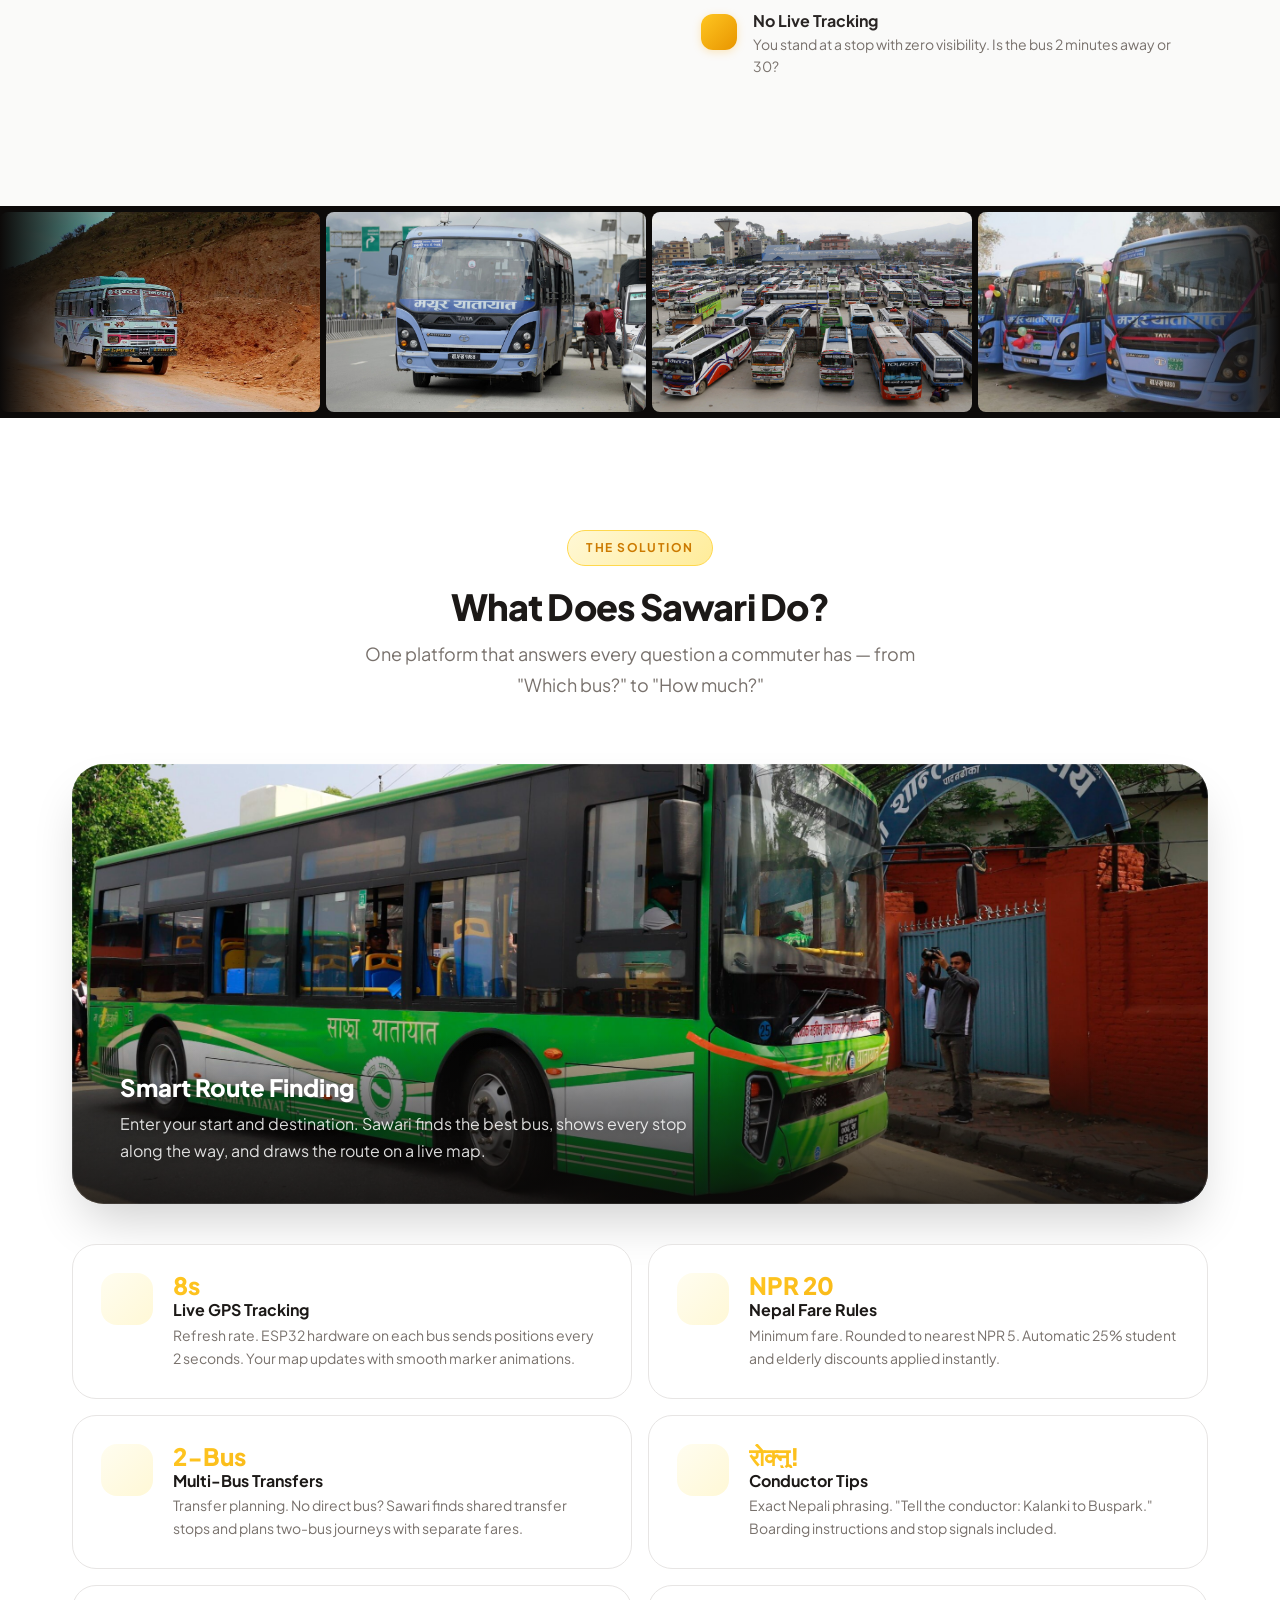
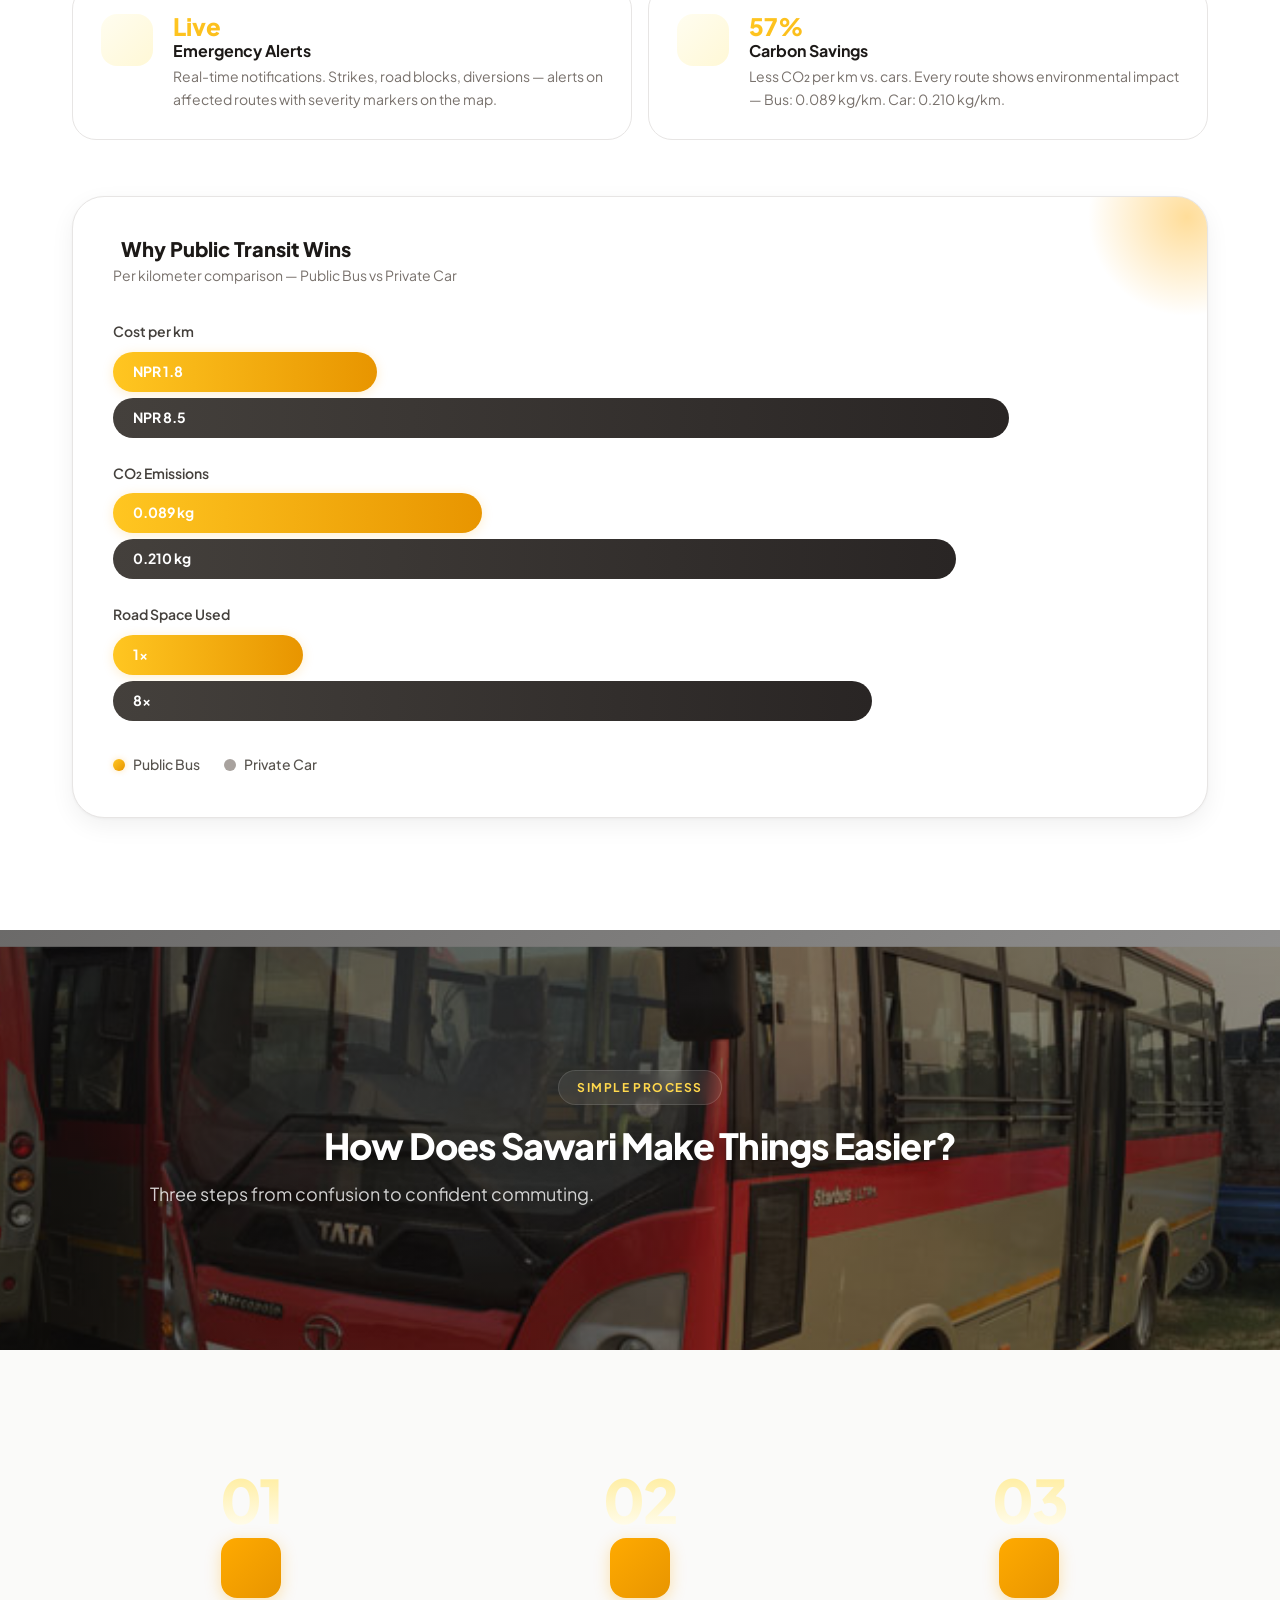
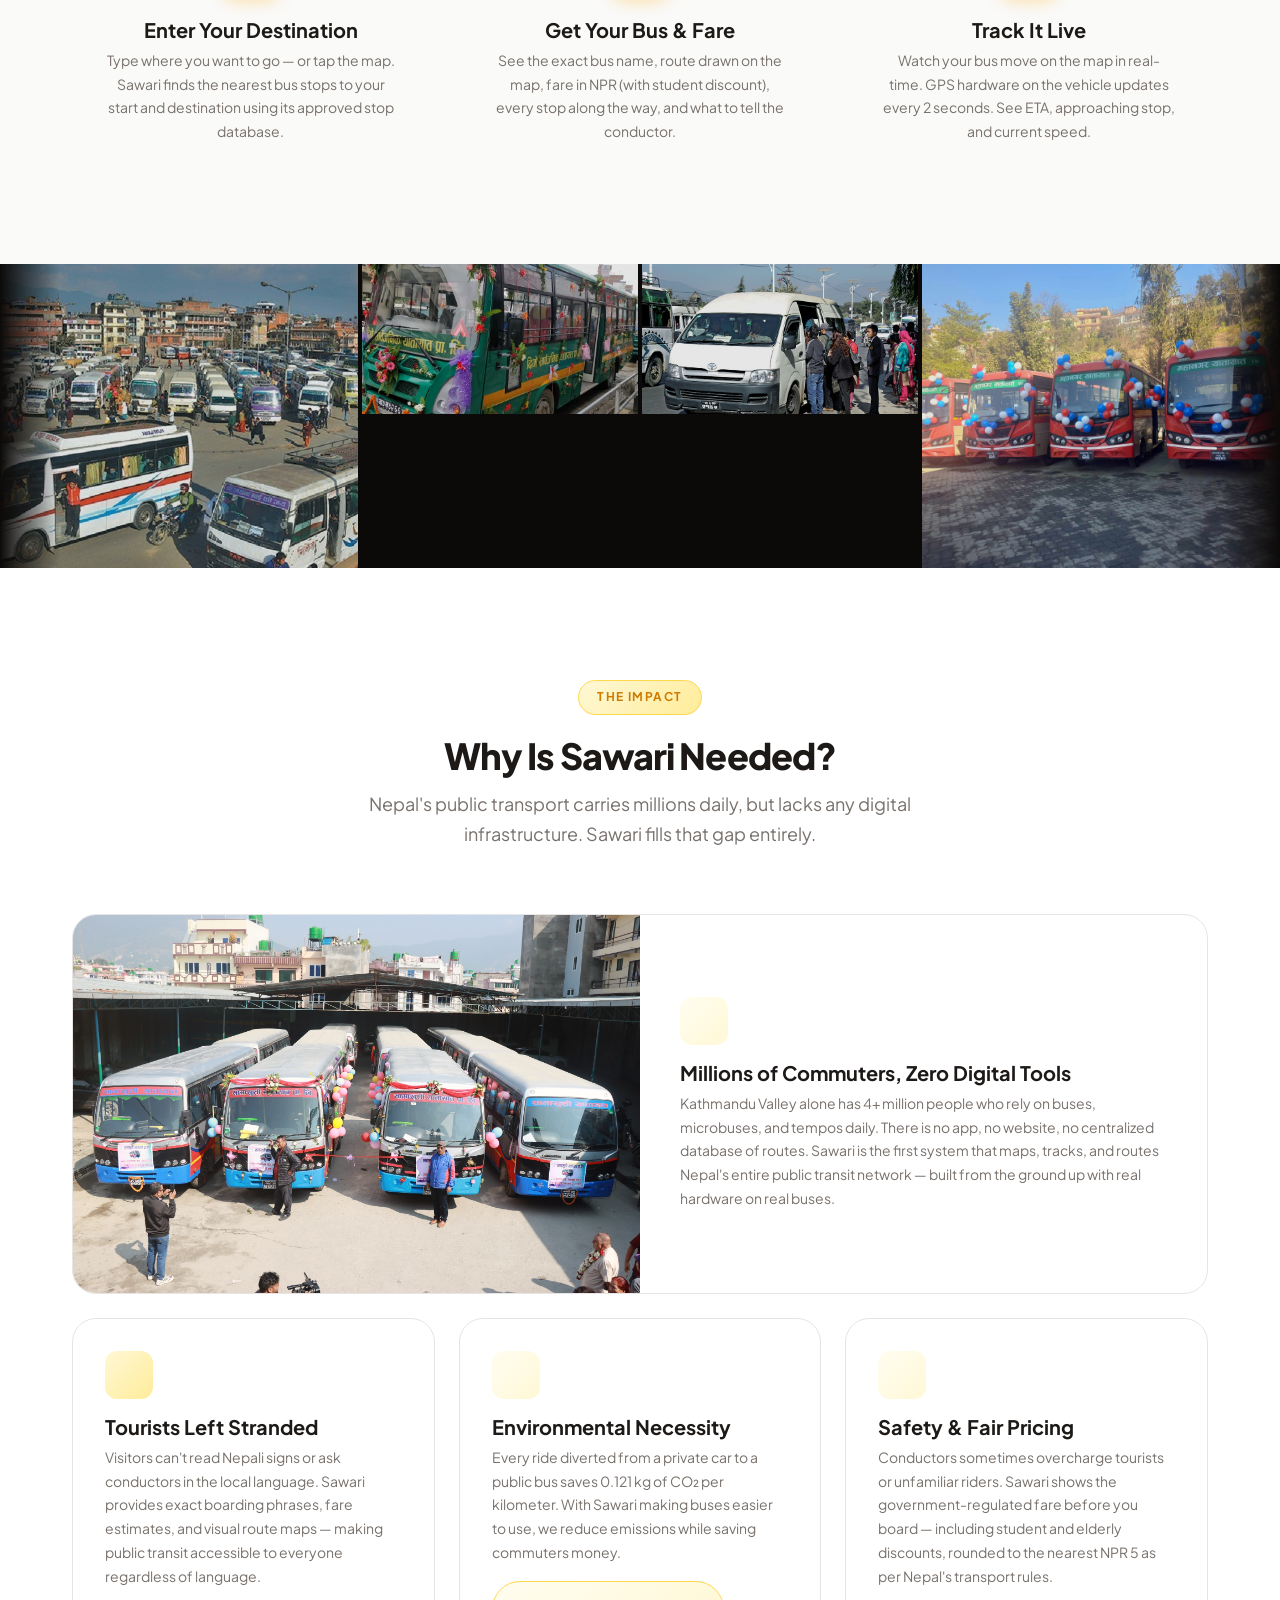
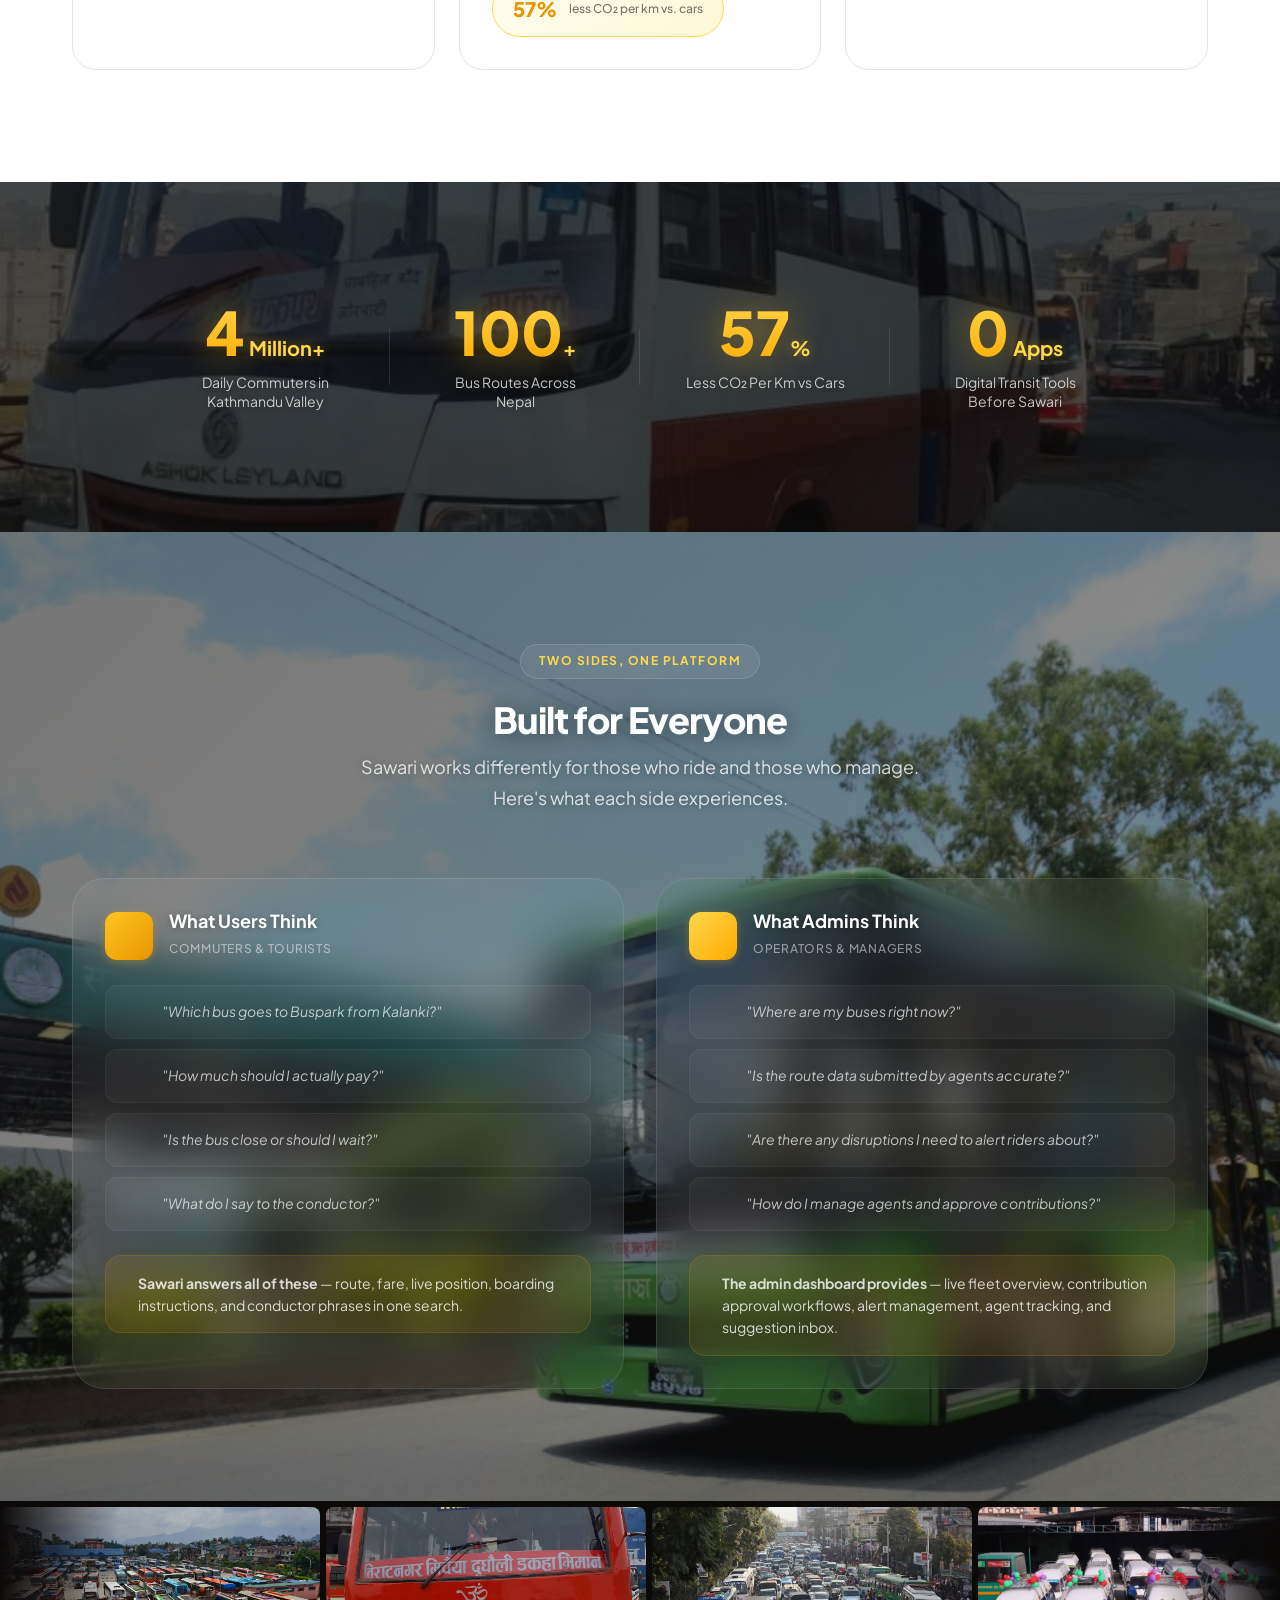
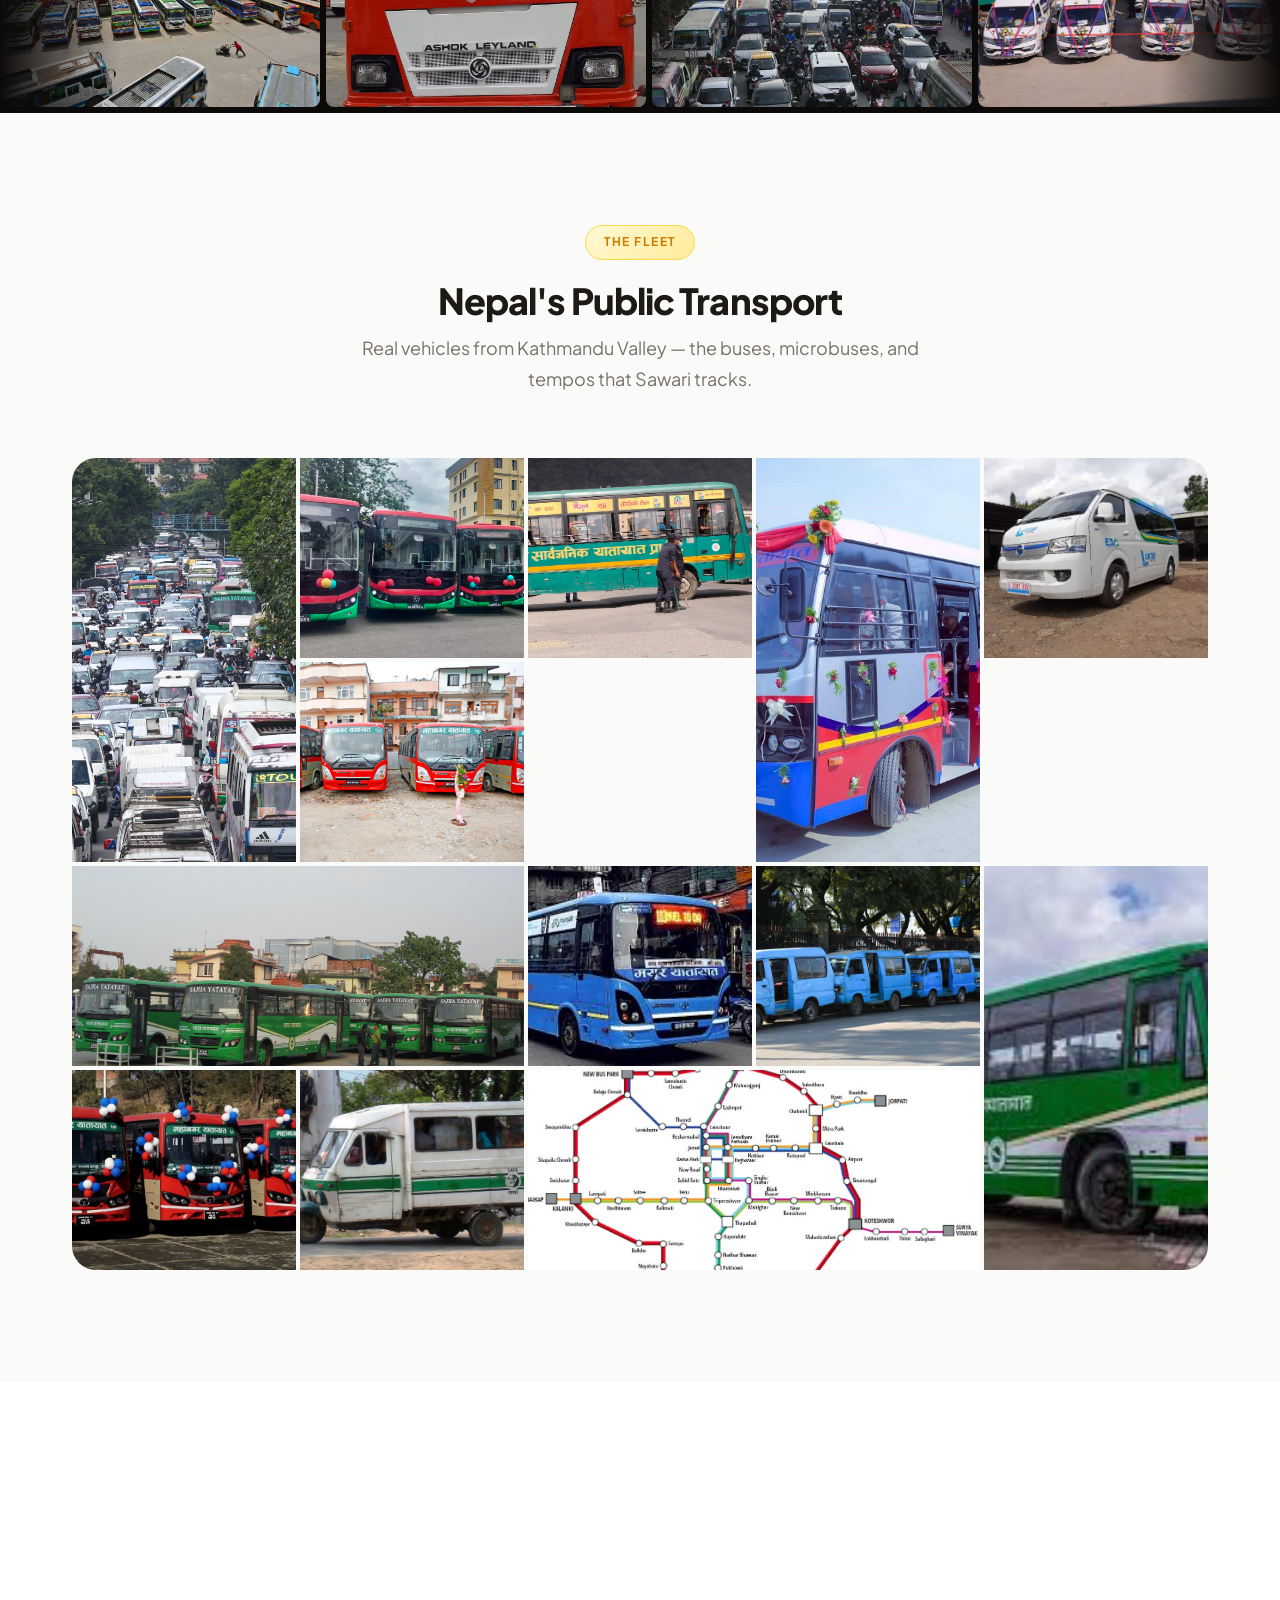
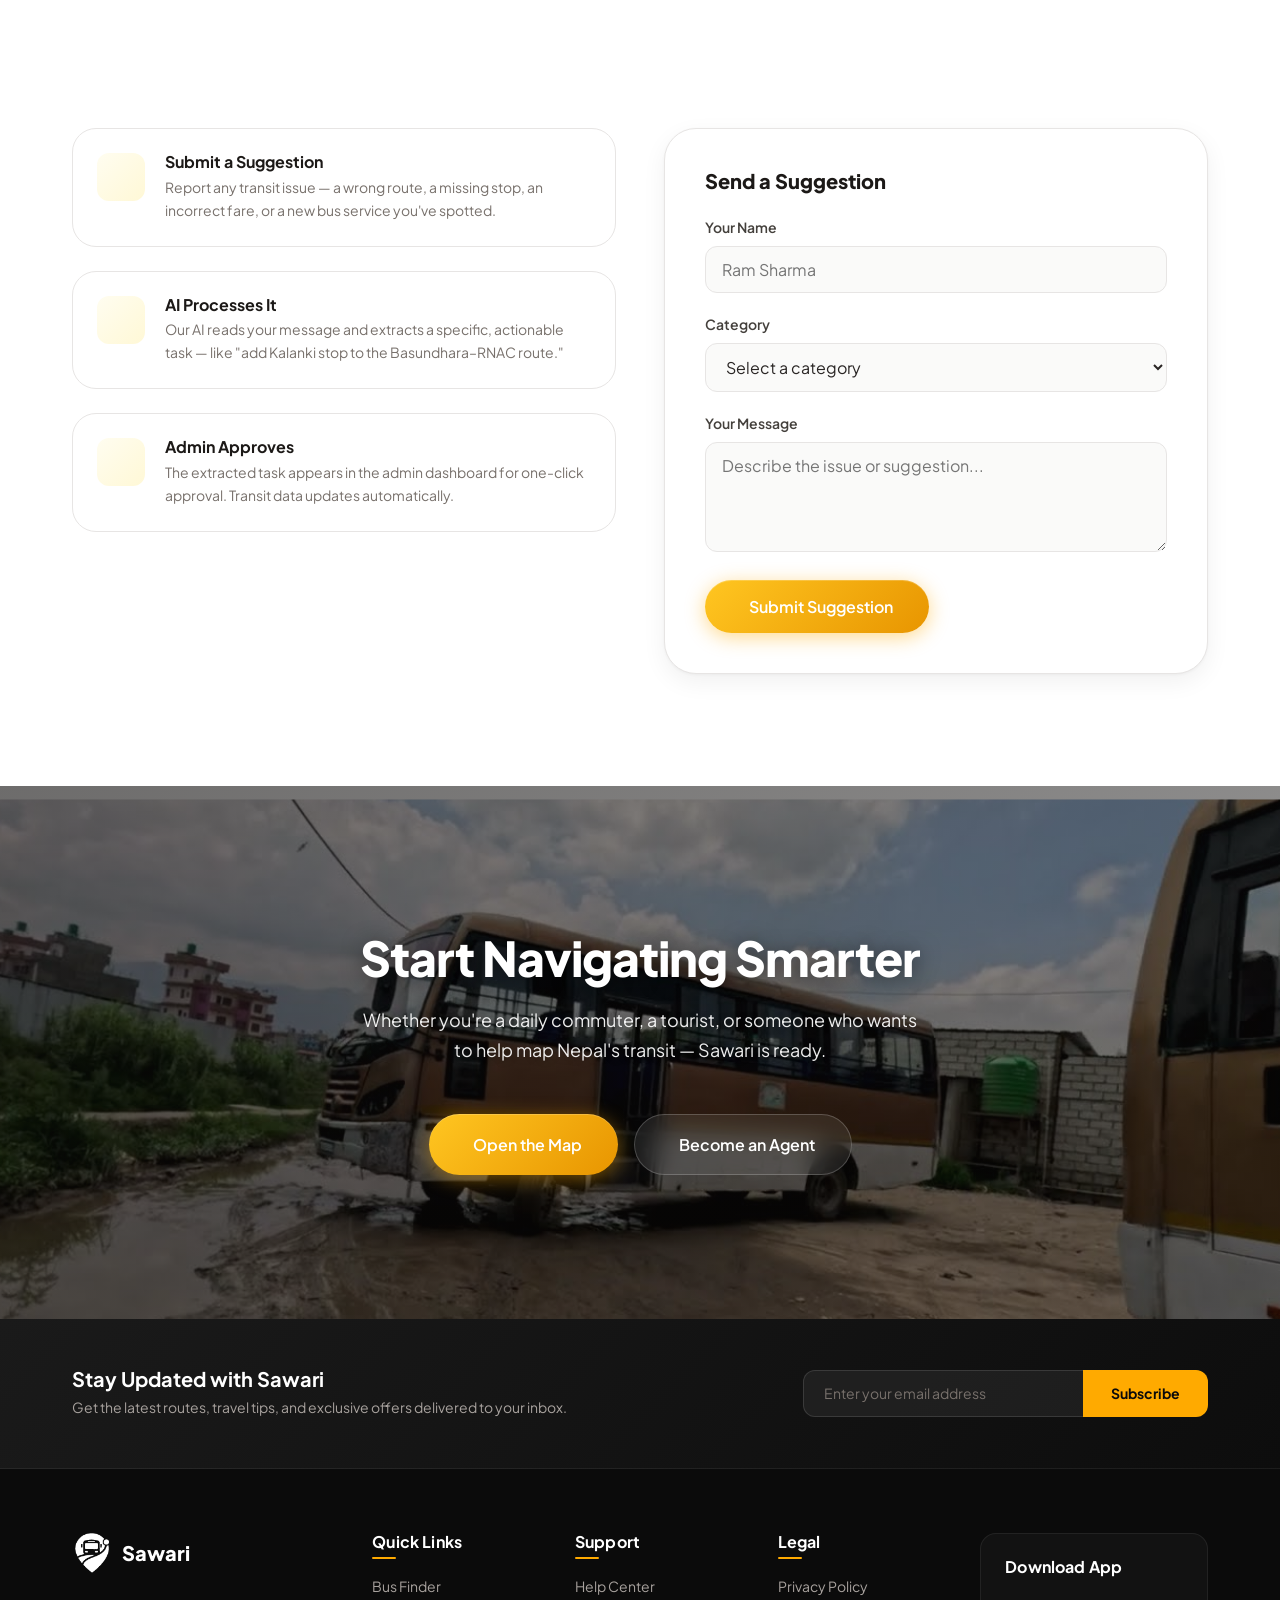
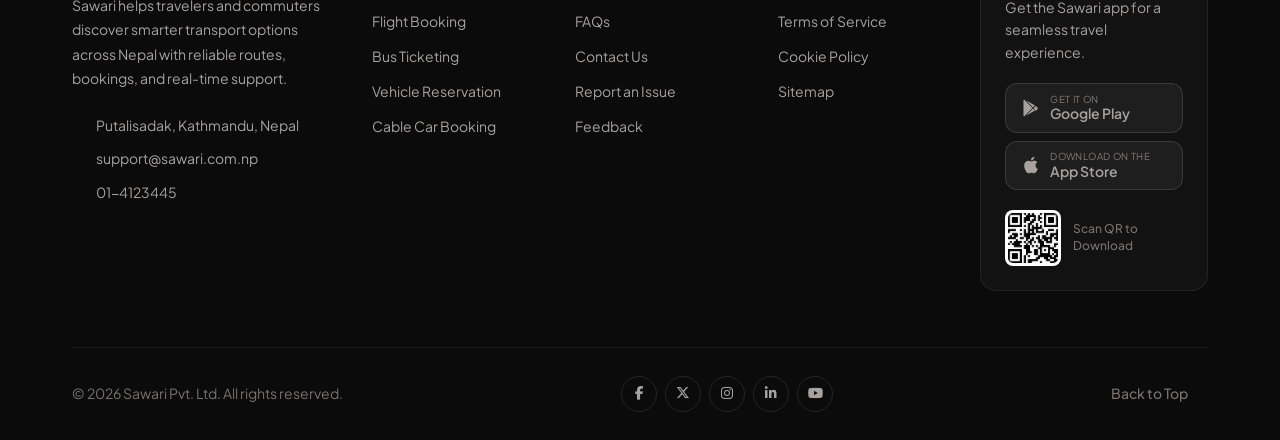
==== commit ddb25495: "Refactor code structure for improved readability and maintainability" ====
--- a/sarwari-landing/index.html
+++ b/sarwari-landing/index.html
@@ -173,6 +173,22 @@
                         <span>Search</span>
                     </button>
                 </div>
+
+                <!-- Trust Indicators -->
+                <div class="hero-trust-indicators reveal">
+                    <div class="trust-item">
+                        <i data-feather="radio" class="trust-icon"></i>
+                        <span>Live Tracking</span>
+                    </div>
+                    <div class="trust-item">
+                        <i data-feather="dollar-sign" class="trust-icon"></i>
+                        <span>Accurate Fare</span>
+                    </div>
+                    <div class="trust-item">
+                        <i data-feather="zap" class="trust-icon"></i>
+                        <span>Smart Route Guide</span>
+                    </div>
+                </div>
             </div>
         </div>
 
--- a/sarwari-landing/css/style.css
+++ b/sarwari-landing/css/style.css
@@ -54,6 +54,13 @@
     --color-border:       var(--stone-200);
     --color-surface:      #fff;
 
+    /* ── Professional Design System ── */
+    --primary:  #FFC72C;
+    --dark:     #0F0F0F;
+    --surface:  #1A1A1A;
+    --text:     #EDEDED;
+    --muted:    #9CA3AF;
+
     /* ── Typography ── */
     --font-sans: 'Plus Jakarta Sans', system-ui, -apple-system, sans-serif;
     --text-xs:   .75rem;
@@ -186,14 +193,14 @@
     display: flex;
     align-items: center;
     gap: .5rem;
-    background: rgba(255, 255, 255, .06);
-    -webkit-backdrop-filter: blur(16px) saturate(1.4);
-    backdrop-filter: blur(16px) saturate(1.4);
-    border: 1px solid rgba(255, 255, 255, .12);
+    background: rgba(20, 20, 20, .55);
+    -webkit-backdrop-filter: blur(14px) saturate(1.4);
+    backdrop-filter: blur(14px) saturate(1.4);
+    border: 1px solid rgba(255, 255, 255, .08);
     border-radius: 999px;
     padding: .4rem .5rem .4rem .4rem;
     box-shadow:
-        0 4px 30px rgba(0, 0, 0, .08),
+        0 8px 30px rgba(0, 0, 0, .3),
         0 1px 0 rgba(255, 255, 255, .08) inset;
     transition: all .5s cubic-bezier(.4, 0, .2, 1);
     pointer-events: auto;
@@ -290,8 +297,9 @@
 
 .nav-link:hover,
 .nav-link.active {
-    color: #fff;
+    color: #FFC72C;
     background: rgba(255, 255, 255, .1);
+    transform: translateY(-2px);
 }
 
 .nav-link:hover::after,
@@ -506,8 +514,6 @@
     height: 100%;
     object-fit: cover;
     animation: hero-zoom 25s ease-in-out infinite alternate;
-        filter: brightness(0.45);
-
 }
 
 @keyframes hero-zoom {
@@ -519,16 +525,17 @@
     position: absolute;
     inset: 0;
     background:
-        linear-gradient(180deg,
-            rgba(12,10,9,.25) 0%,
-            rgba(12,10,9,.1) 30%,
-            rgba(12,10,9,.15) 60%,
-            rgba(12,10,9,.55) 100%
+        linear-gradient(
+            to bottom,
+            rgba(0,0,0,0.15) 0%,
+            rgba(0,0,0,0.1) 40%,
+            rgba(0,0,0,0.25) 100%
         ),
         linear-gradient(90deg,
-            rgba(12,10,9,.4) 0%,
-            transparent 55%
+            rgba(0,0,0,.2) 0%,
+            transparent 50%
         );
+    z-index: 1;
 }
 
 .hero-content {
@@ -537,6 +544,7 @@
     padding-top: 10rem;
     padding-bottom: 5rem;
     max-width: 720px;
+    /* Enhanced depth for content separation */
 }
 
 .hero-chip {
@@ -554,6 +562,7 @@
     color: rgba(255,255,255,.9);
     margin-bottom: 2rem;
     text-shadow: 0 1px 4px rgba(0,0,0,.3);
+    box-shadow: 0 4px 12px rgba(0,0,0,.2);
 }
 
 .chip-dot {
@@ -571,27 +580,36 @@
 }
 
 .hero-title {
-    font-size: clamp(2.75rem, 6vw, var(--text-7xl));
+    font-size: clamp(3rem, 6vw, 5rem);
     font-weight: 800;
     color: #fff;
-    letter-spacing: -.03em;
+    letter-spacing: -.02em;
     margin-bottom: 1.5rem;
-    line-height: 1.05;
-    text-shadow: 0 2px 30px rgba(0,0,0,.6), 0 1px 4px rgba(0,0,0,.4);
+    line-height: 1.1;
+    text-shadow:
+        0 4px 12px rgba(0,0,0,.9),
+        0 2px 4px rgba(0,0,0,.8),
+        0 8px 24px rgba(0,0,0,.5);
 }
 
 .hero-accent {
-    color: var(--amber-300);
+    color: #FFC72C;
+    text-shadow:
+        0 0 25px rgba(255,199,44,.4),
+        0 4px 12px rgba(0,0,0,.9),
+        0 2px 4px rgba(0,0,0,.8);
     filter: drop-shadow(0 2px 12px rgba(255,198,33,.6));
 }
 
 .hero-sub {
     font-size: clamp(1.05rem, 1.5vw, var(--text-lg));
-    color: rgba(255,255,255,.92);
+    color: rgba(255,255,255,.95);
     max-width: 560px;
     line-height: 1.75;
     margin-bottom: 2.5rem;
-    text-shadow: 0 1px 8px rgba(0,0,0,.5);
+    text-shadow:
+        0 2px 8px rgba(0,0,0,.9),
+        0 1px 4px rgba(0,0,0,.8);
 }
 
 .hero-actions {
@@ -610,19 +628,24 @@
     display: flex;
     align-items: center;
     gap: 0;
-    background: rgba(255,255,255,.08);
+    background: rgba(40, 40, 40, .8);
     -webkit-backdrop-filter: blur(20px) saturate(1.5);
     backdrop-filter: blur(20px) saturate(1.5);
-    border: 1px solid rgba(255,255,255,.12);
-    border-radius: var(--radius-xl);
-    padding: .5rem;
-    box-shadow: 0 8px 32px rgba(0,0,0,.2);
+    border: 1px solid rgba(255, 255, 255, .12);
+    border-radius: 60px;
+    padding: 10px;
+    box-shadow:
+        0 10px 40px rgba(0, 0, 0, .35),
+        inset 0 1px 0 rgba(255, 255, 255, .08);
     transition: border-color .3s ease, box-shadow .3s ease;
 }
 
 .hero-search-row:focus-within {
-    border-color: var(--amber-400);
-    box-shadow: 0 8px 32px rgba(0,0,0,.2), 0 0 0 3px rgba(255,170,0,.15);
+    border-color: #FFC72C;
+    box-shadow:
+        0 10px 40px rgba(0, 0, 0, .35),
+        0 0 0 3px rgba(255, 199, 44, .25),
+        inset 0 1px 0 rgba(255, 255, 255, .08);
 }
 
 .hero-search-field {
@@ -713,8 +736,41 @@
 
 .search-btn:hover {
     background: var(--amber-400);
-    transform: translateY(-1px);
-    box-shadow: 0 4px 20px rgba(255,170,0,.45);
+    transform: scale(1.05);
+    box-shadow: 0 8px 25px rgba(255,200,0,.4);
+}
+
+/* Trust Indicators */
+.hero-trust-indicators {
+    display: flex;
+    align-items: center;
+    justify-content: flex-start;
+    gap: 1.5rem;
+    margin-top: 1.25rem;
+    padding: 0 .5rem;
+    flex-wrap: wrap;
+}
+
+.trust-item {
+    display: flex;
+    align-items: center;
+    gap: .5rem;
+    font-size: .875rem;
+    font-weight: 500;
+    color: rgba(255, 255, 255, .85);
+    transition: all .3s ease;
+}
+
+.trust-icon {
+    width: 16px;
+    height: 16px;
+    color: #FFC72C;
+    flex-shrink: 0;
+}
+
+.trust-item:hover {
+    color: #fff;
+    transform: translateX(2px);
 }
 
 /* Hero Scroll Indicator */
@@ -736,6 +792,19 @@
 @keyframes scroll-pulse {
     0%,100% { opacity: .6; transform: scaleY(1); }
     50%     { opacity: 1;  transform: scaleY(.6); }
+}
+
+/* Hero Element Animation Delays */
+.hero-title.reveal {
+    transition-delay: 0s;
+}
+
+.hero-sub.reveal {
+    transition-delay: .2s;
+}
+
+.hero-search.reveal {
+    transition-delay: .4s;
 }
 
 /* ==================================================================
@@ -2708,6 +2777,22 @@
         margin-top: .25rem;
     }
 
+    .hero-trust-indicators {
+        justify-content: center;
+        gap: 1rem;
+        margin-top: 1rem;
+        padding: 0;
+    }
+
+    .trust-item {
+        font-size: .8rem;
+    }
+
+    .trust-icon {
+        width: 14px;
+        height: 14px;
+    }
+
     .feature-bullets { grid-template-columns: 1fr; gap: 1rem; }
     .feature-bullet { padding: 1.25rem; }
     .infographic-compare { padding: 1.25rem; }
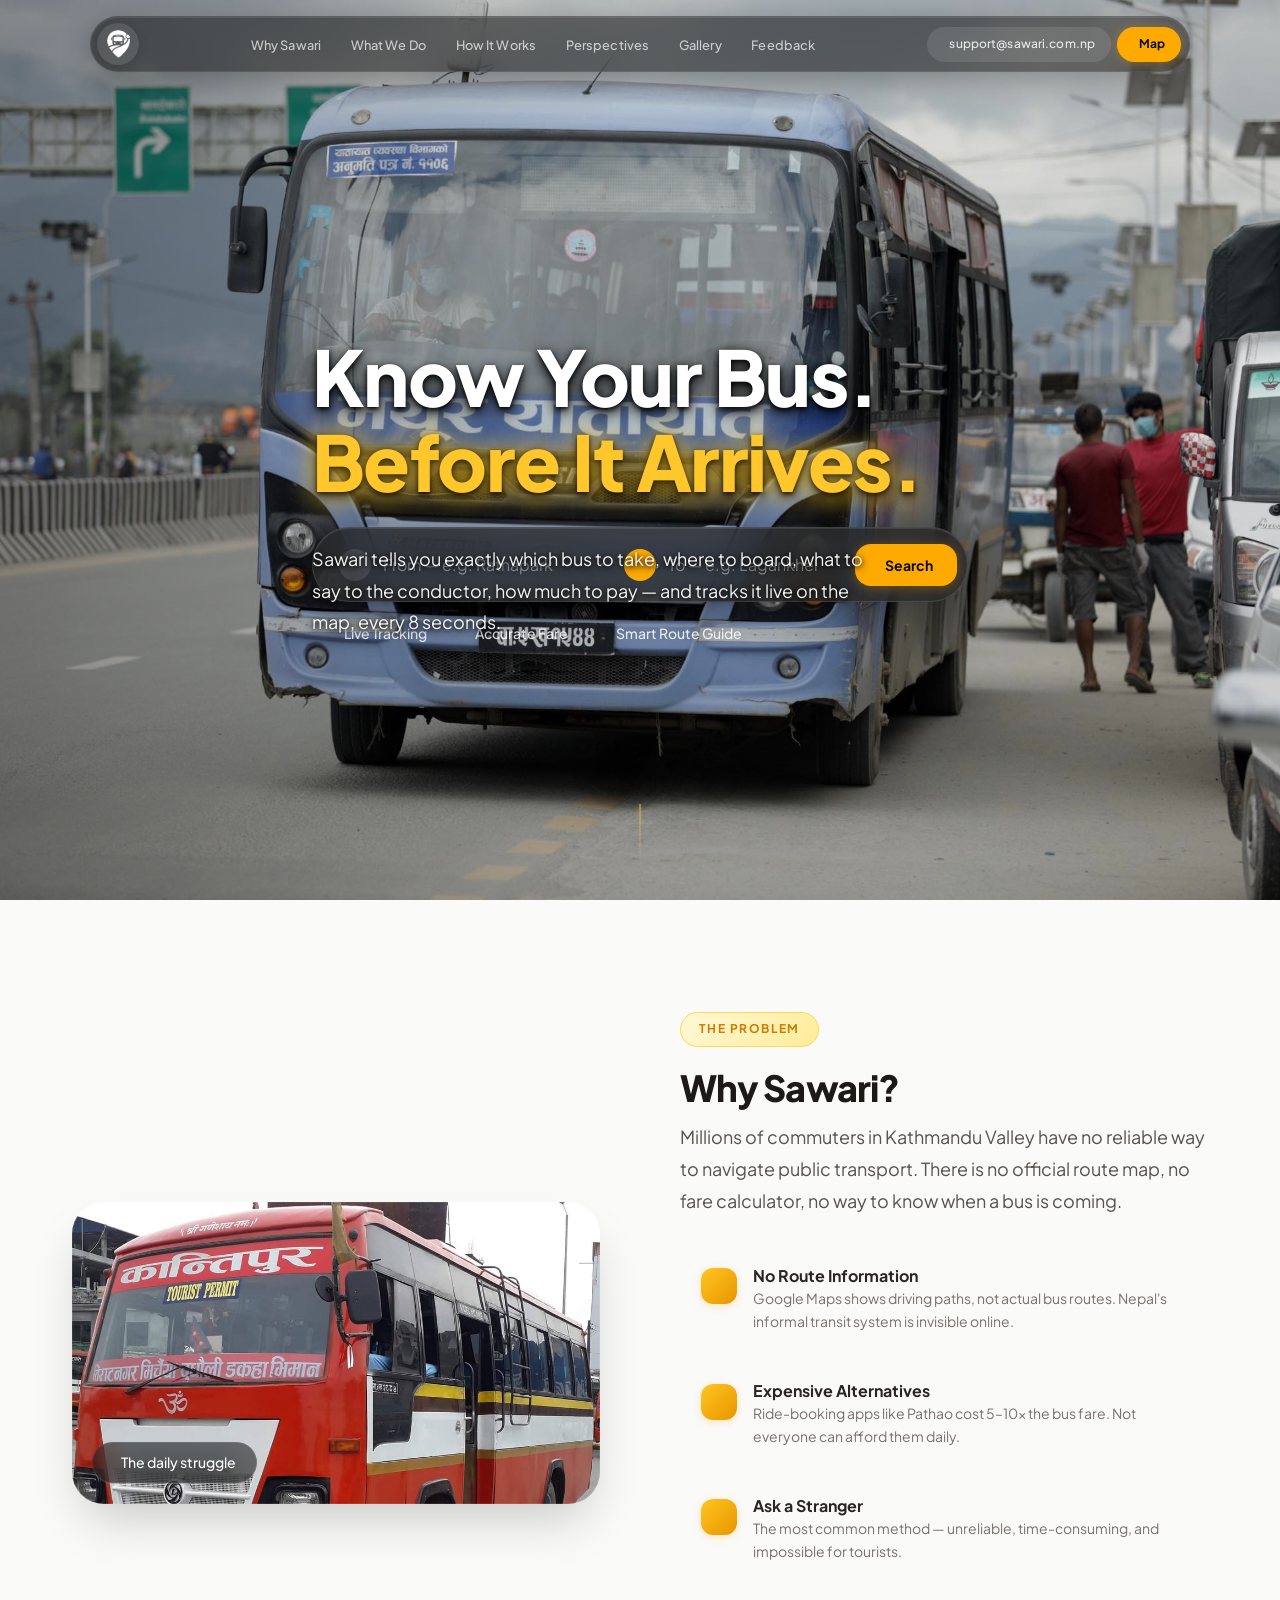
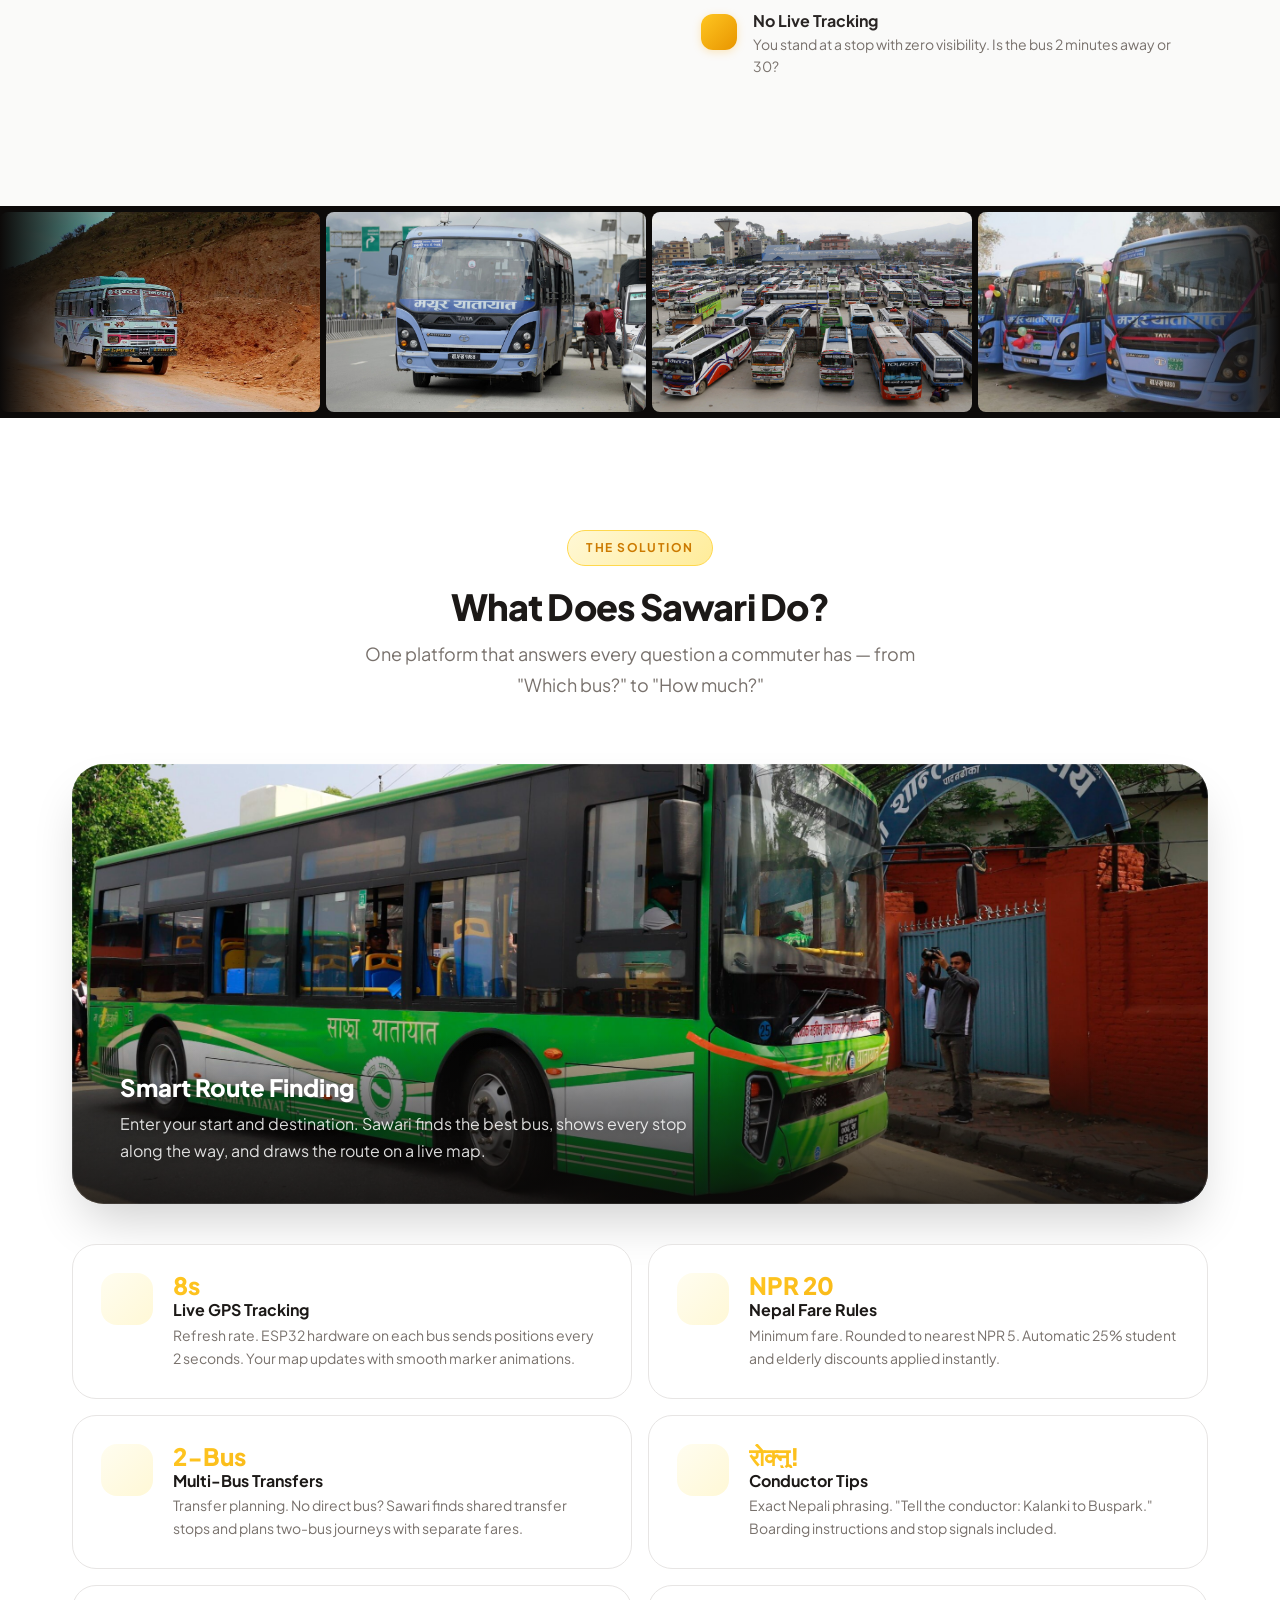
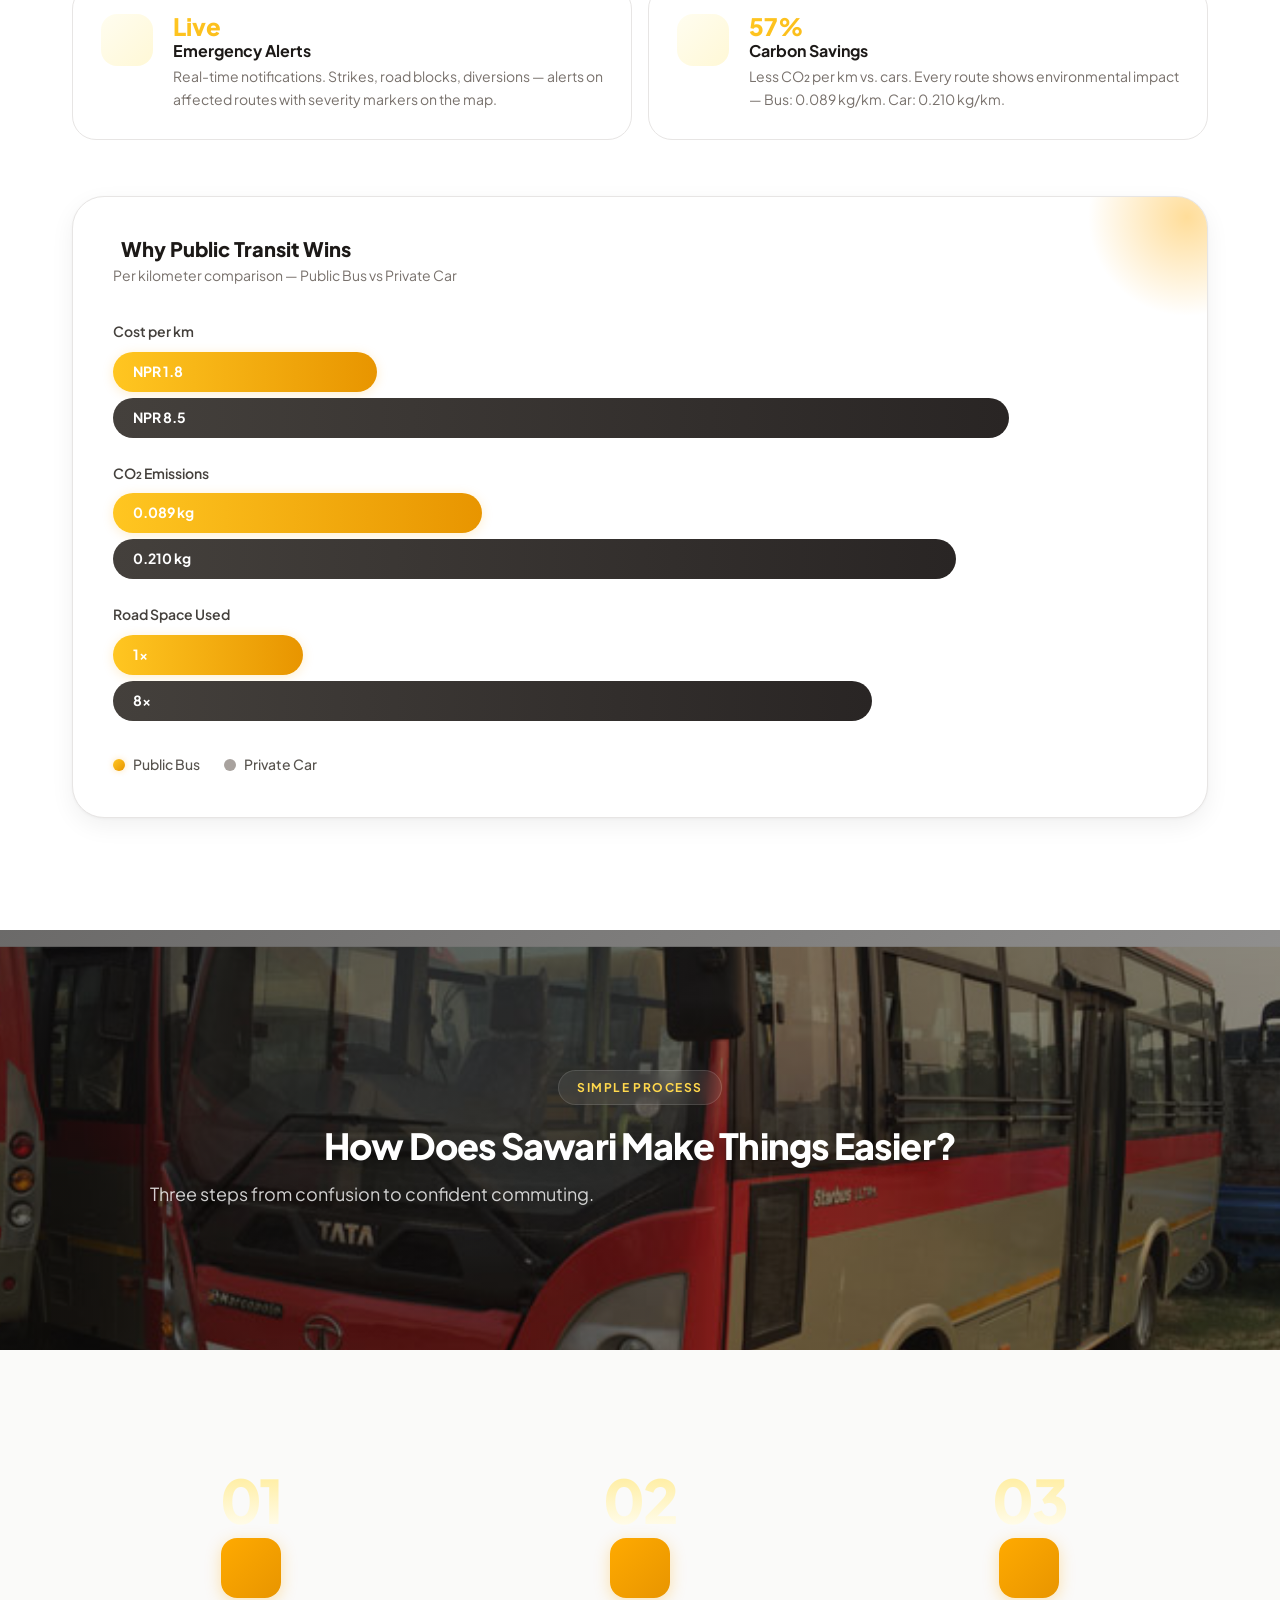
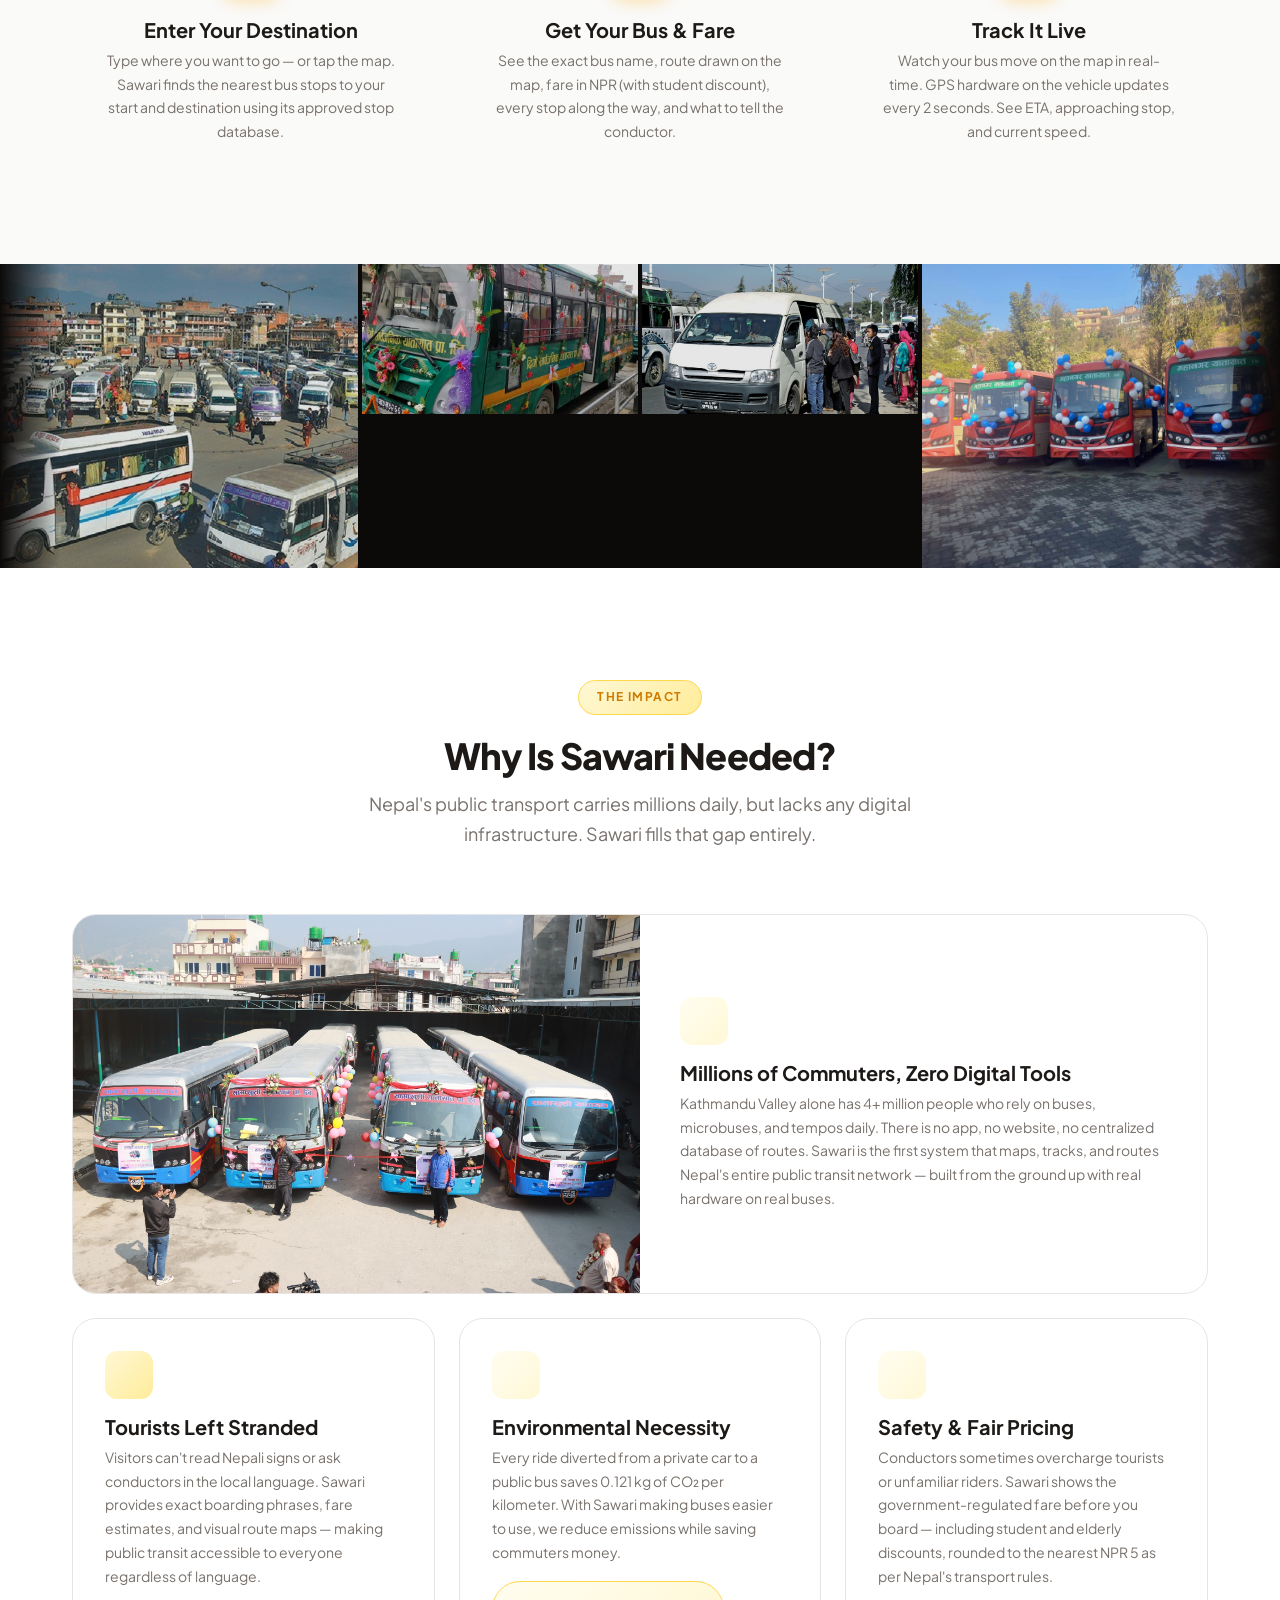
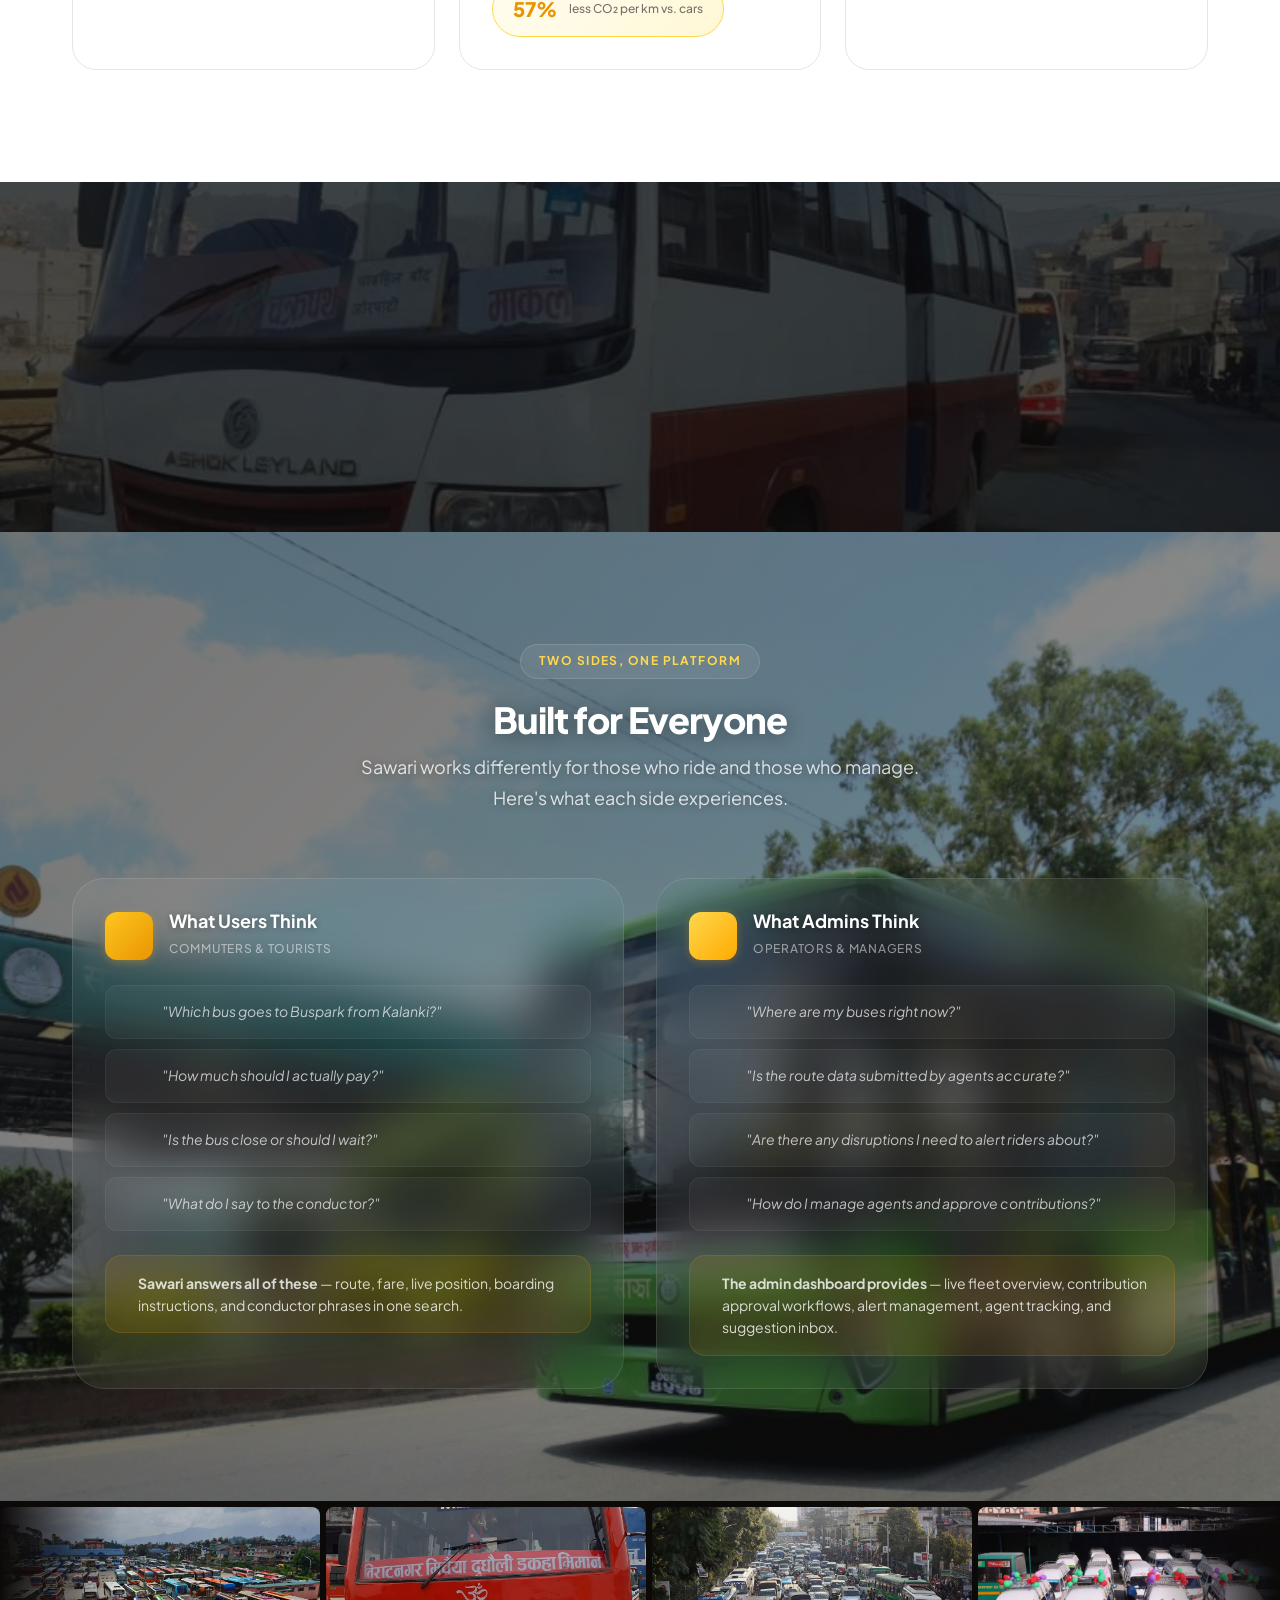
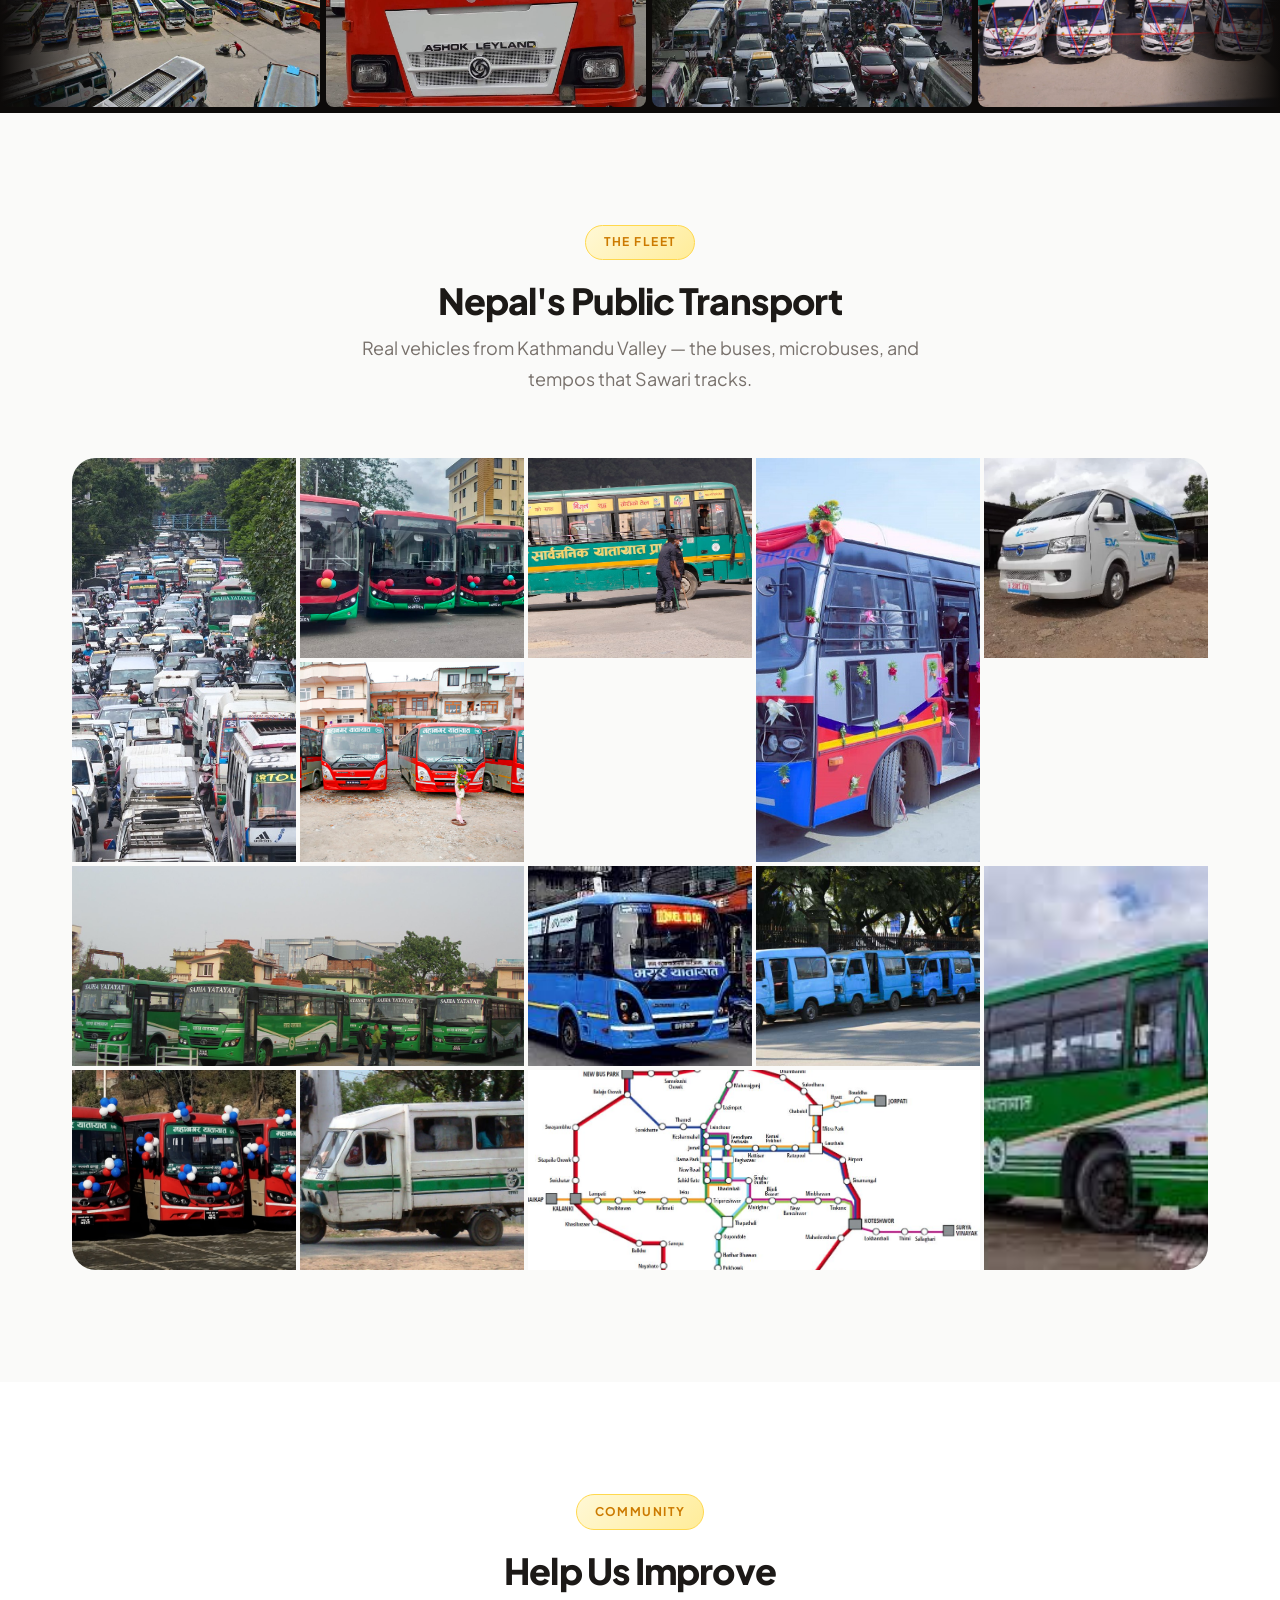
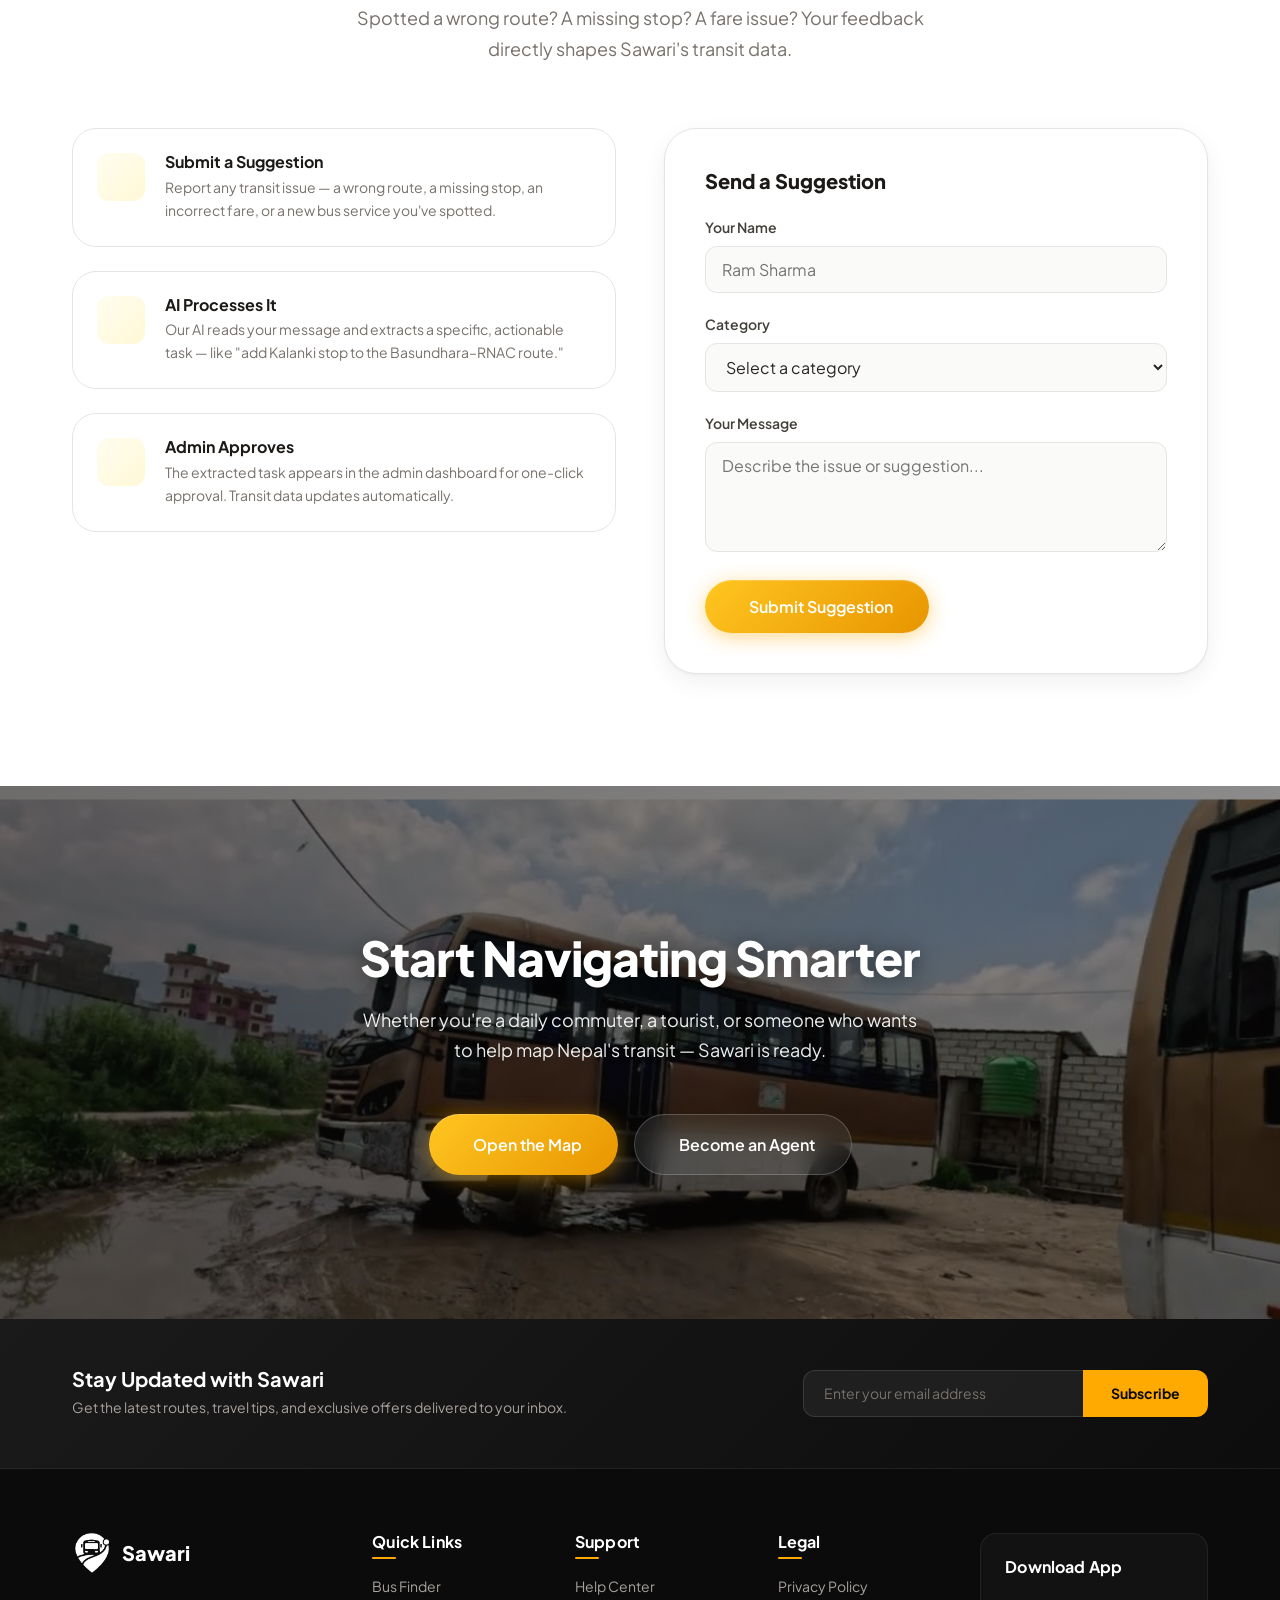
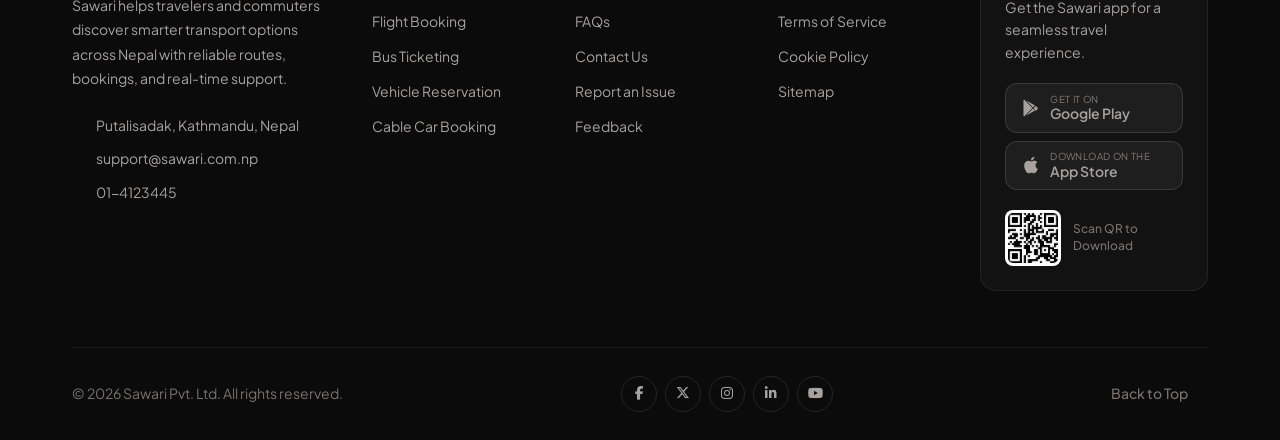
==== commit 2dba07c5: "feat: Update hero section images and styles for improved visual consistency" ====
--- a/sarwari-landing/index.html
+++ b/sarwari-landing/index.html
@@ -13,7 +13,7 @@
     <meta property="og:description" content="Real-time GPS bus tracking, intelligent route finding, and fare estimation. Navigate Kathmandu's public transport with confidence.">
     <meta property="og:type" content="website">
     <meta property="og:url" content="https://sawari.com.np">
-    <meta property="og:image" content="../gallery/sajha-bus-EV.jpg">
+    <meta property="og:image" content="../gallery/landing.jpg">
 
     <!-- Twitter Card -->
     <meta name="twitter:card" content="summary_large_image">
@@ -29,7 +29,7 @@
     <link rel="canonical" href="https://sawari.com.np">
 
     <!-- Preload LCP image -->
-    <link rel="preload" as="image" href="../gallery/sajha-bus-EV.jpg" fetchpriority="high">
+    <link rel="preload" as="image" href="../gallery/landing.jpg" fetchpriority="high">
 
     <!-- Fonts -->
     <link rel="preconnect" href="https://fonts.googleapis.com">
@@ -133,7 +133,7 @@
          ================================================================ -->
     <section class="hero" id="hero">
         <div class="hero-img-bg">
-            <img src="../gallery/sajha-bus-EV.jpg" alt="Sajha Yatayat electric bus on Kathmandu road" class="hero-bg-image" fetchpriority="high">
+            <img src="../gallery/landing.jpg" alt="Nepal's public transport system" class="hero-bg-image" fetchpriority="high">
             <div class="hero-overlay"></div>
         </div>
 
--- a/sarwari-landing/css/style.css
+++ b/sarwari-landing/css/style.css
@@ -544,7 +544,7 @@
     padding-top: 10rem;
     padding-bottom: 5rem;
     max-width: 720px;
-    /* Enhanced depth for content separation */
+    text-align: left;
 }
 
 .hero-chip {
@@ -607,6 +607,11 @@
     max-width: 560px;
     line-height: 1.75;
     margin-bottom: 2.5rem;
+    text-align: left;
+    position: absolute;
+    bottom: 3rem;
+    left: 2rem;
+    z-index: 3;
     text-shadow:
         0 2px 8px rgba(0,0,0,.9),
         0 1px 4px rgba(0,0,0,.8);
@@ -2756,6 +2761,7 @@
     .hero-content { padding-top: 7rem; }
 
     .hero-title { font-size: 2.25rem; }
+    .hero-sub { bottom: 1.5rem; left: 1.25rem; max-width: 90%; font-size: .95rem; }
 
     .hero-search-row {
         flex-direction: column;
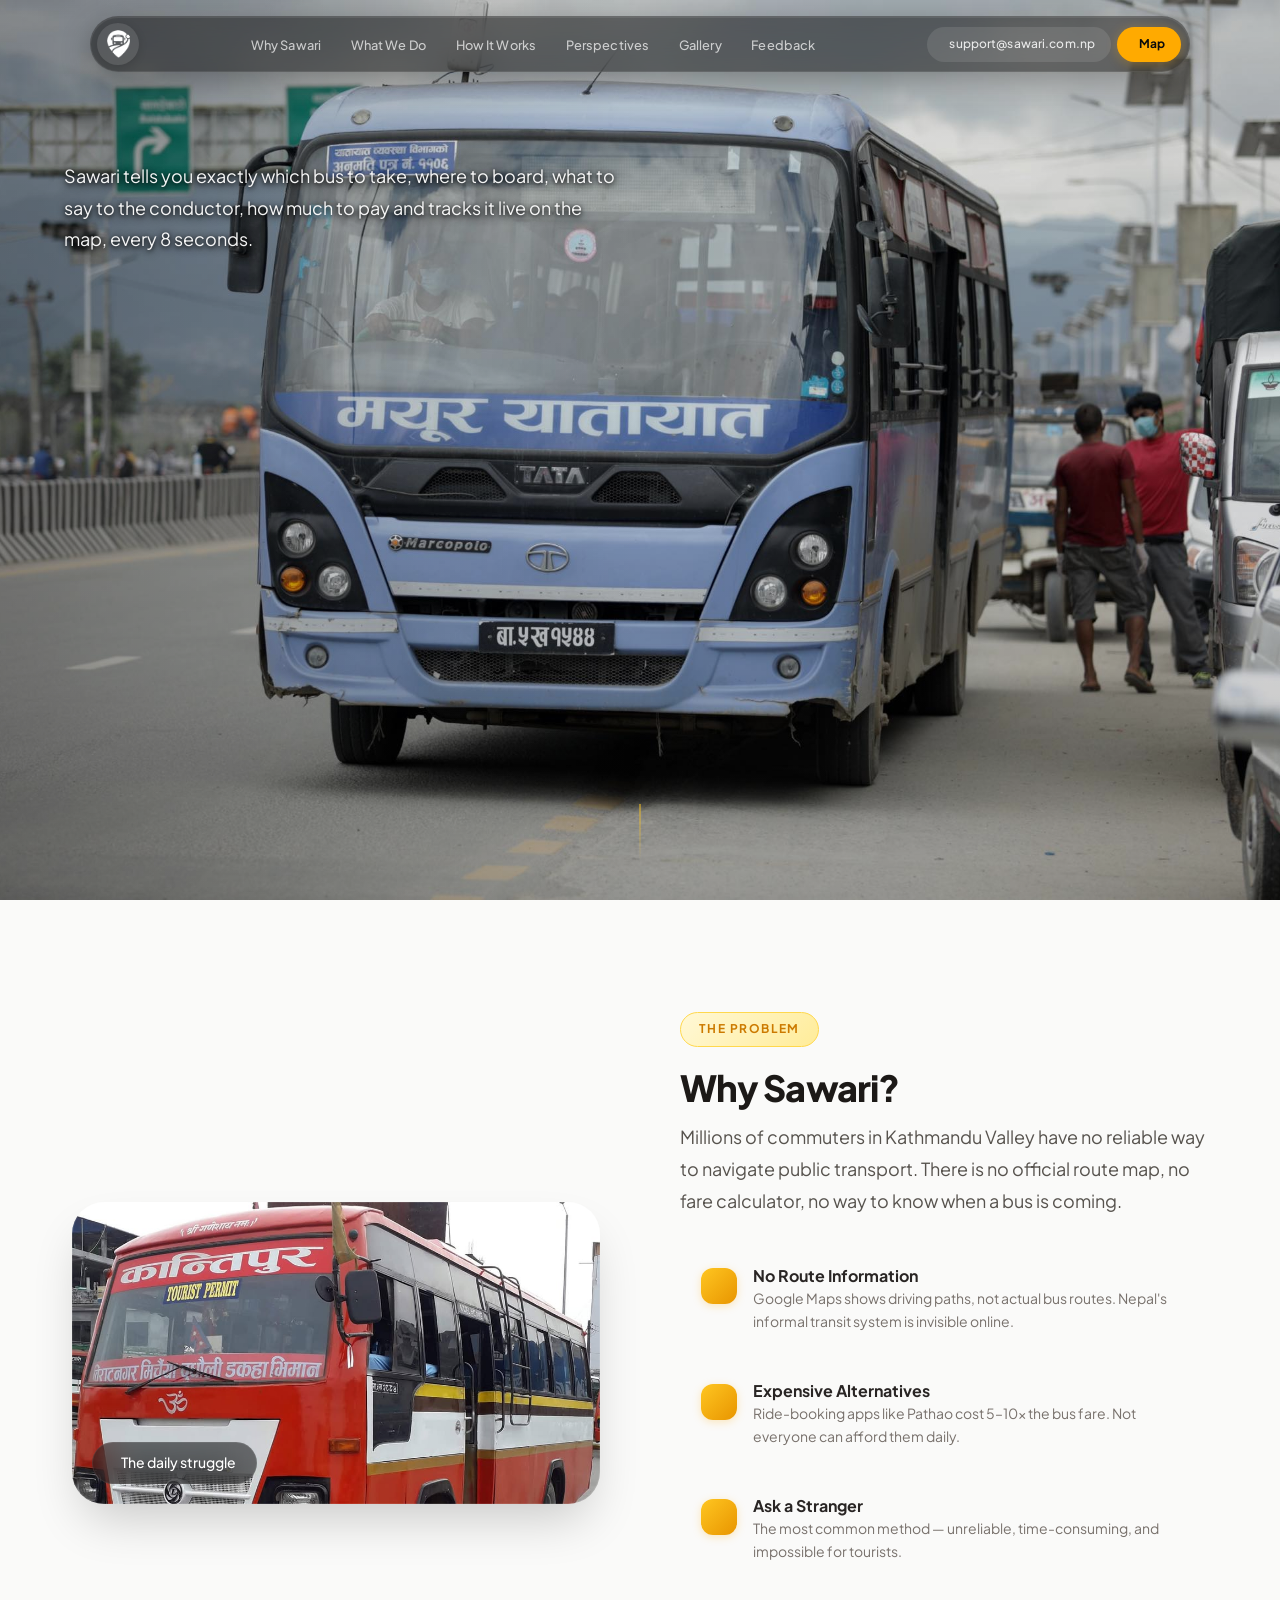
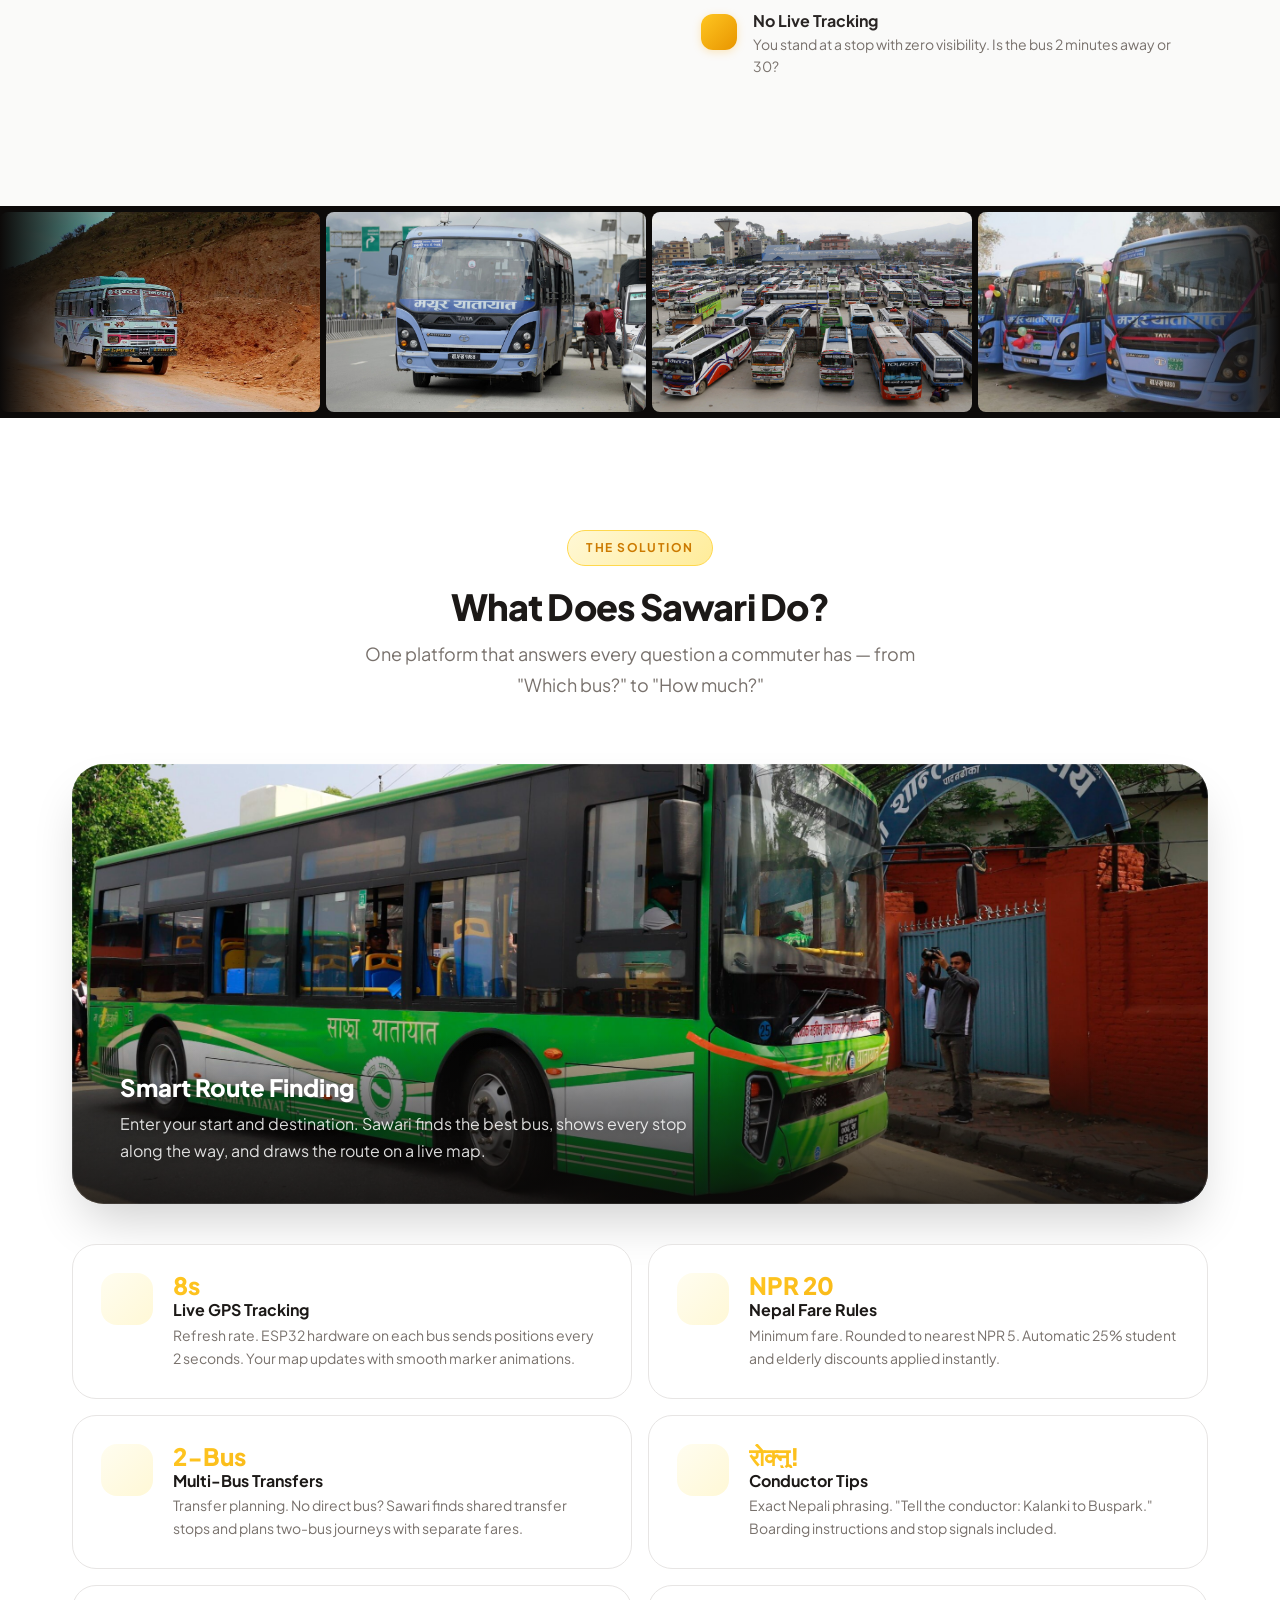
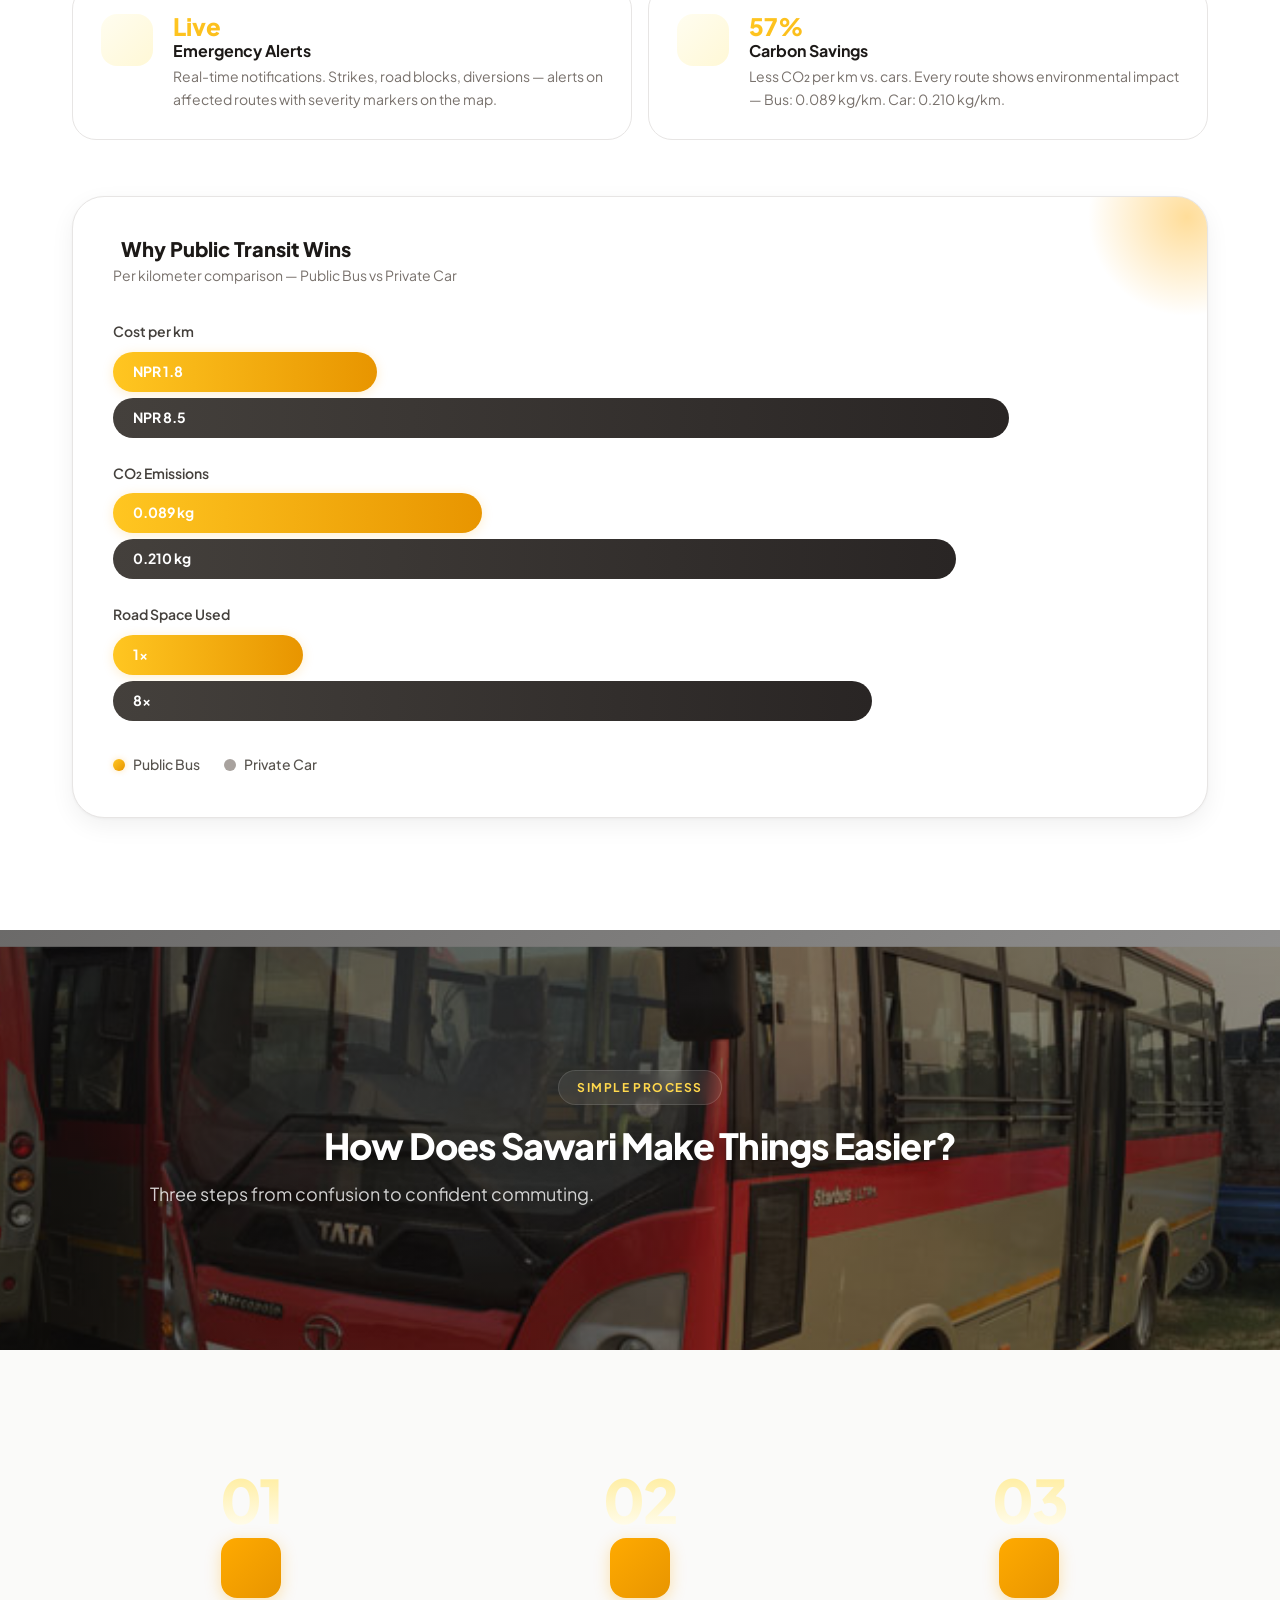
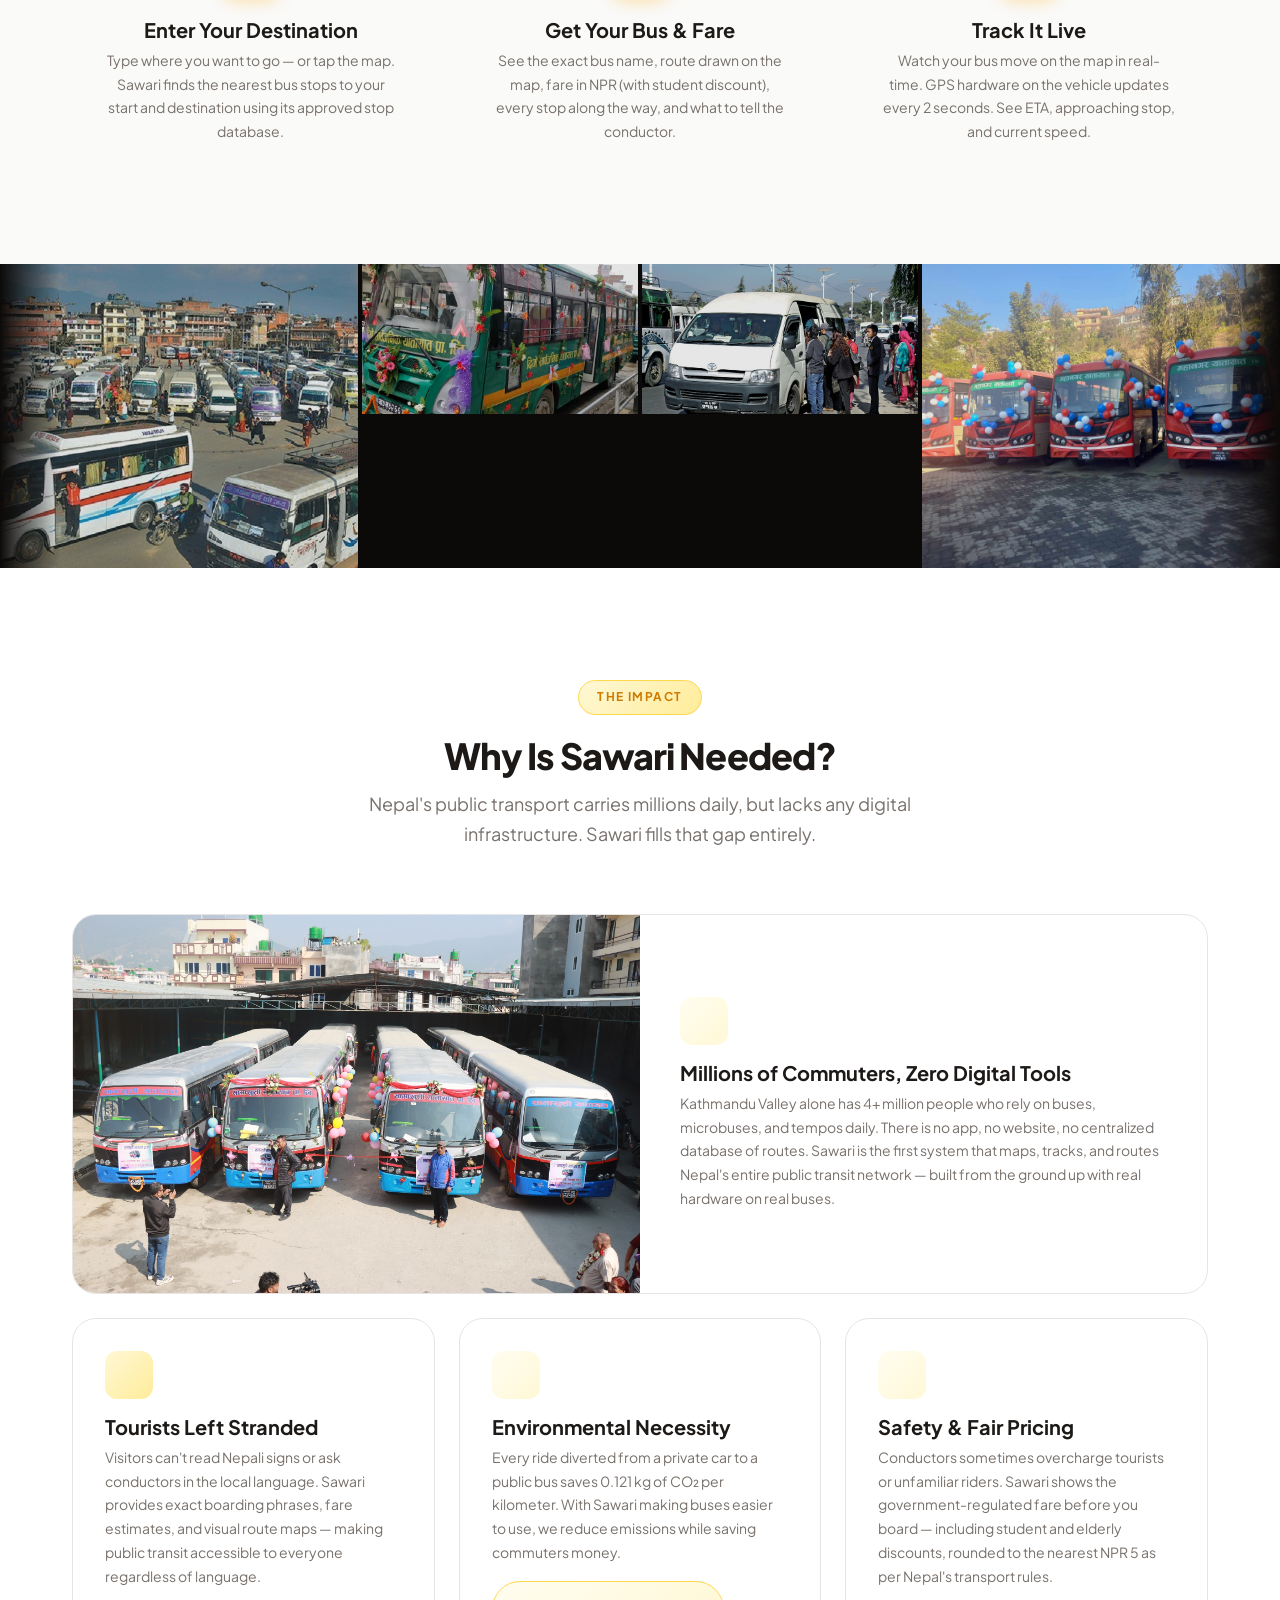
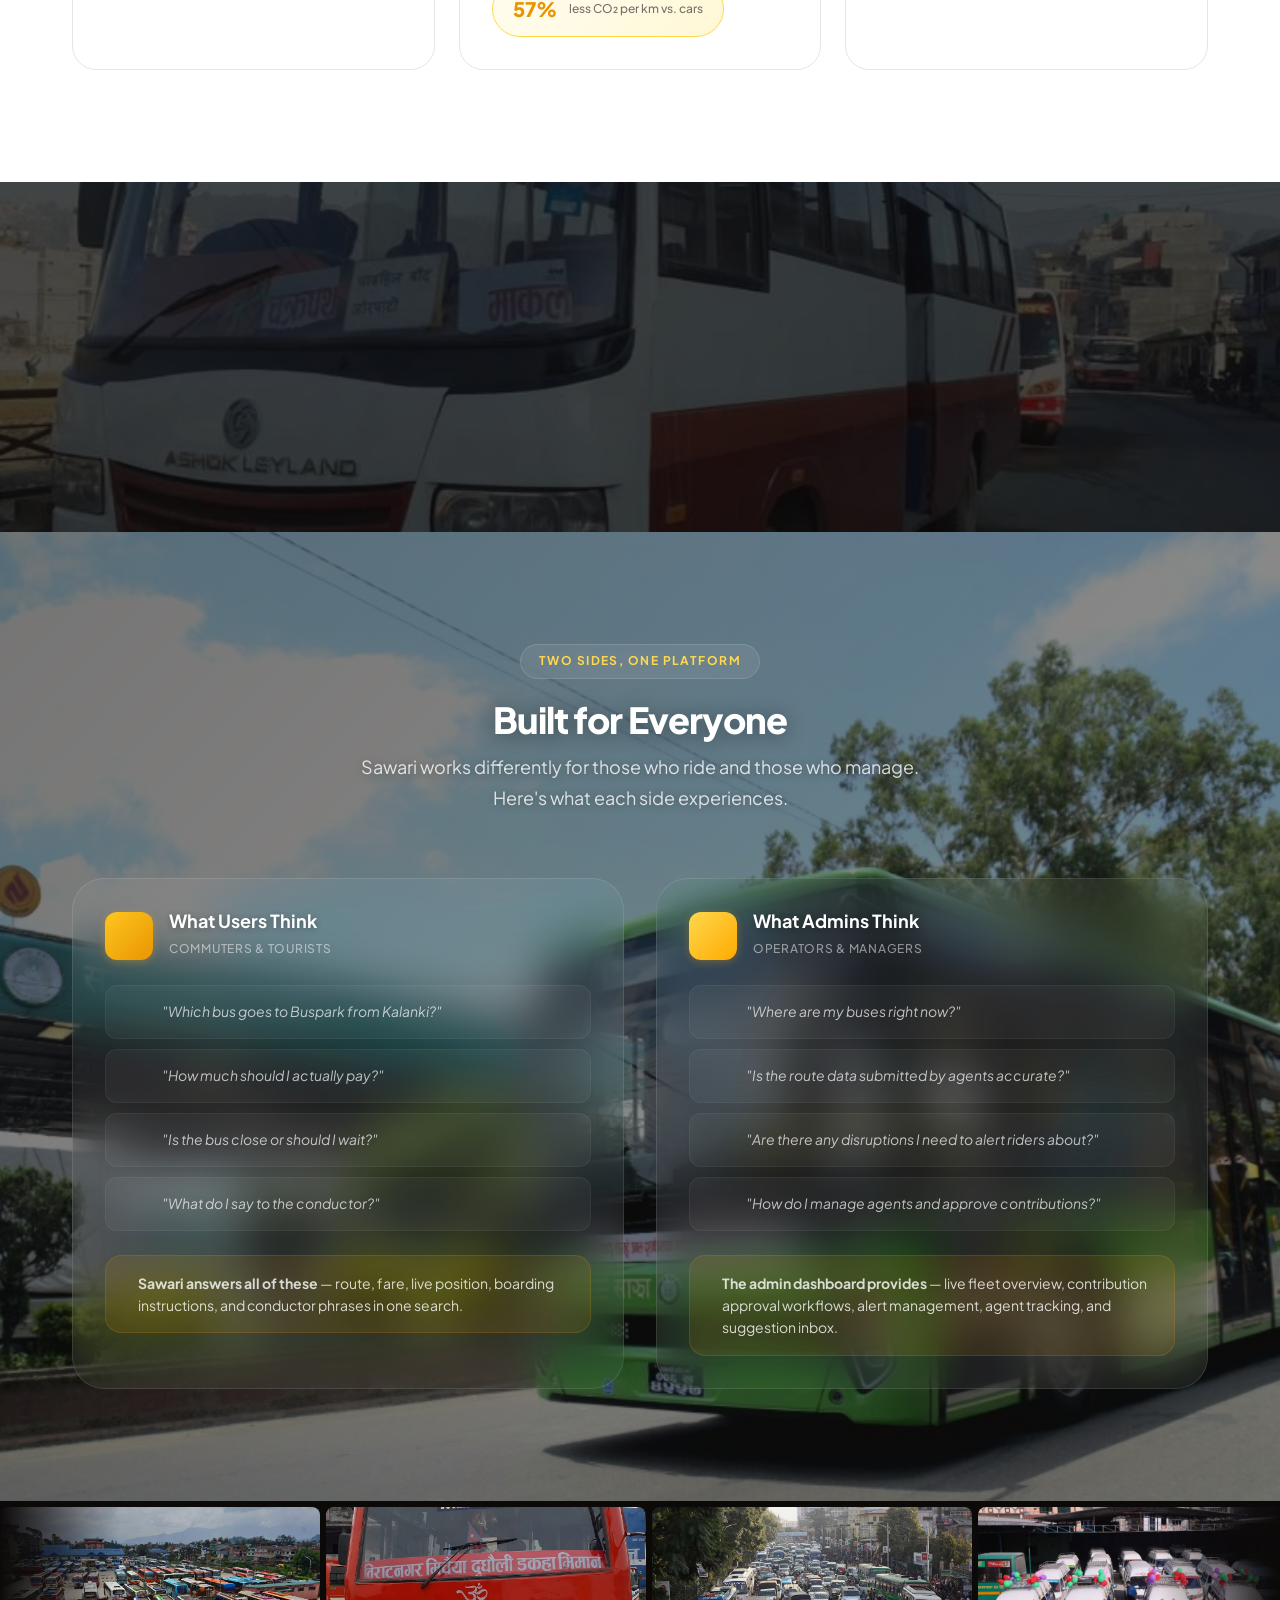
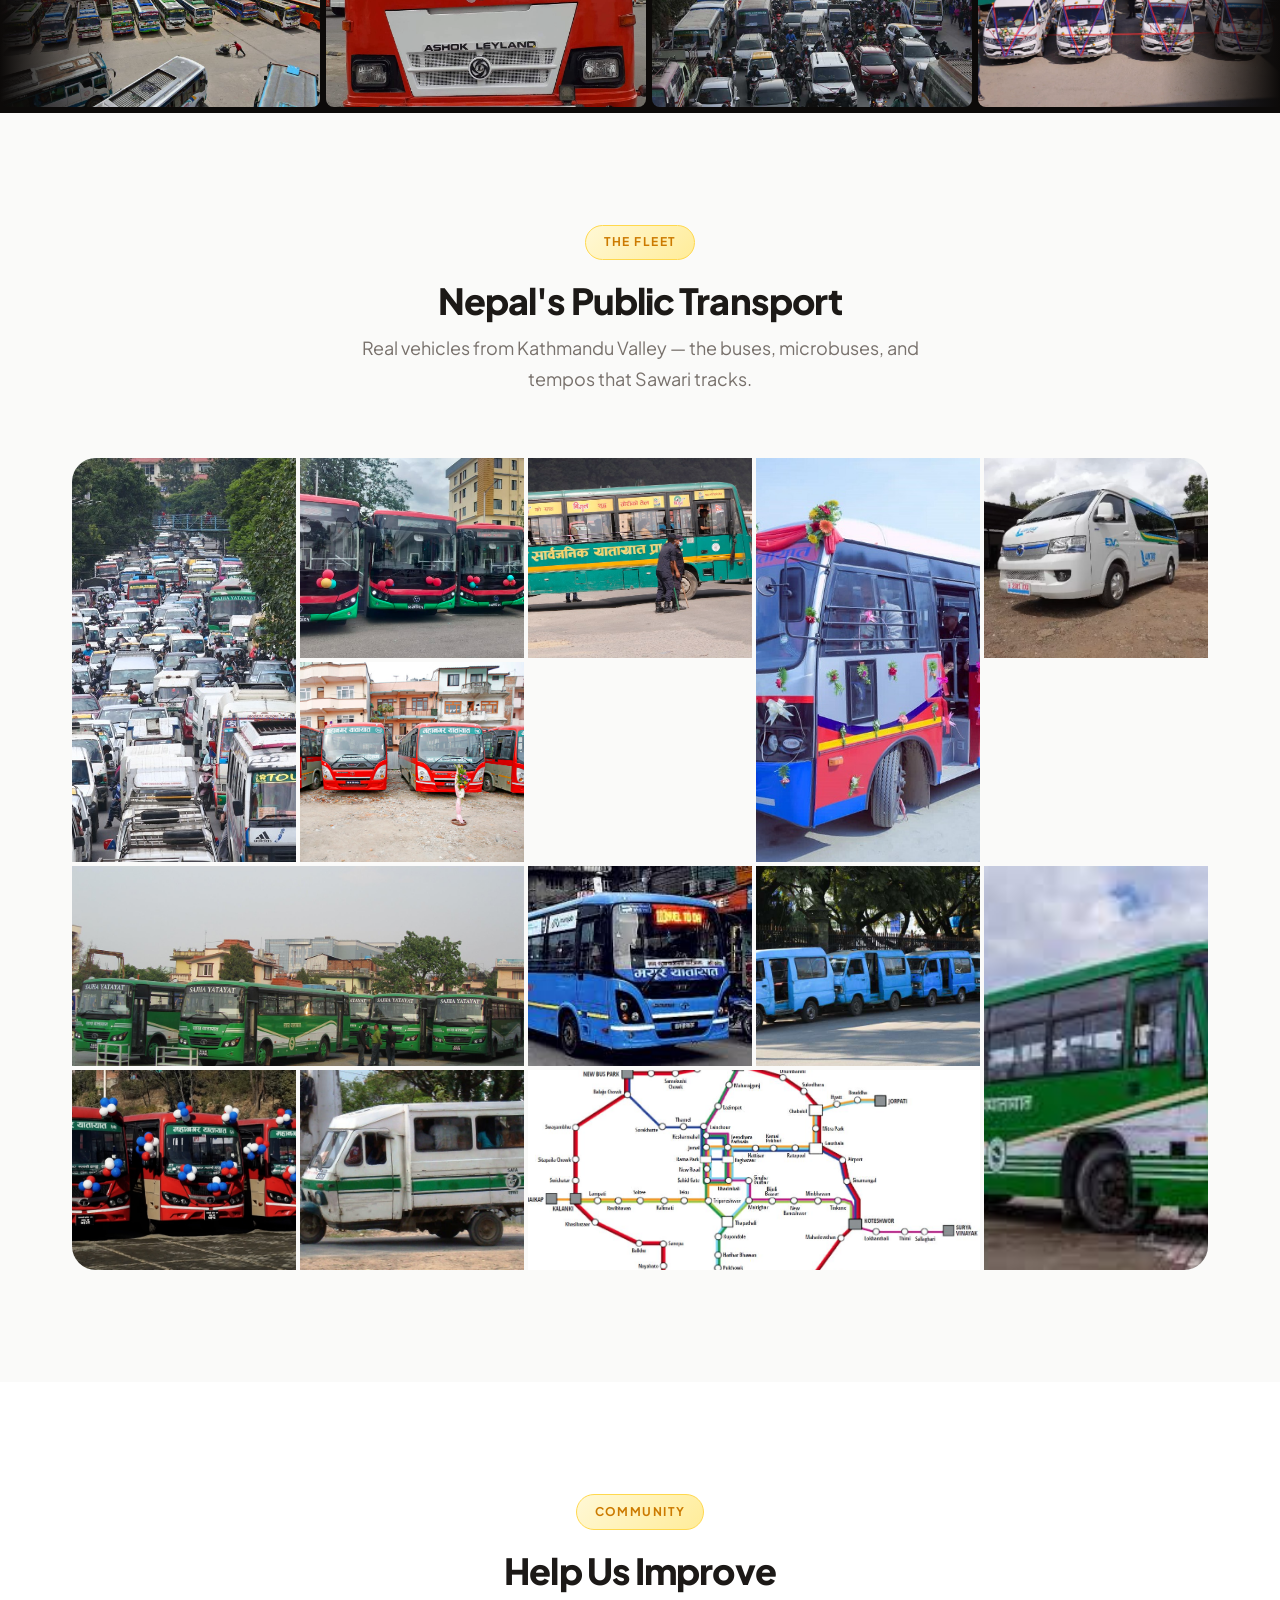
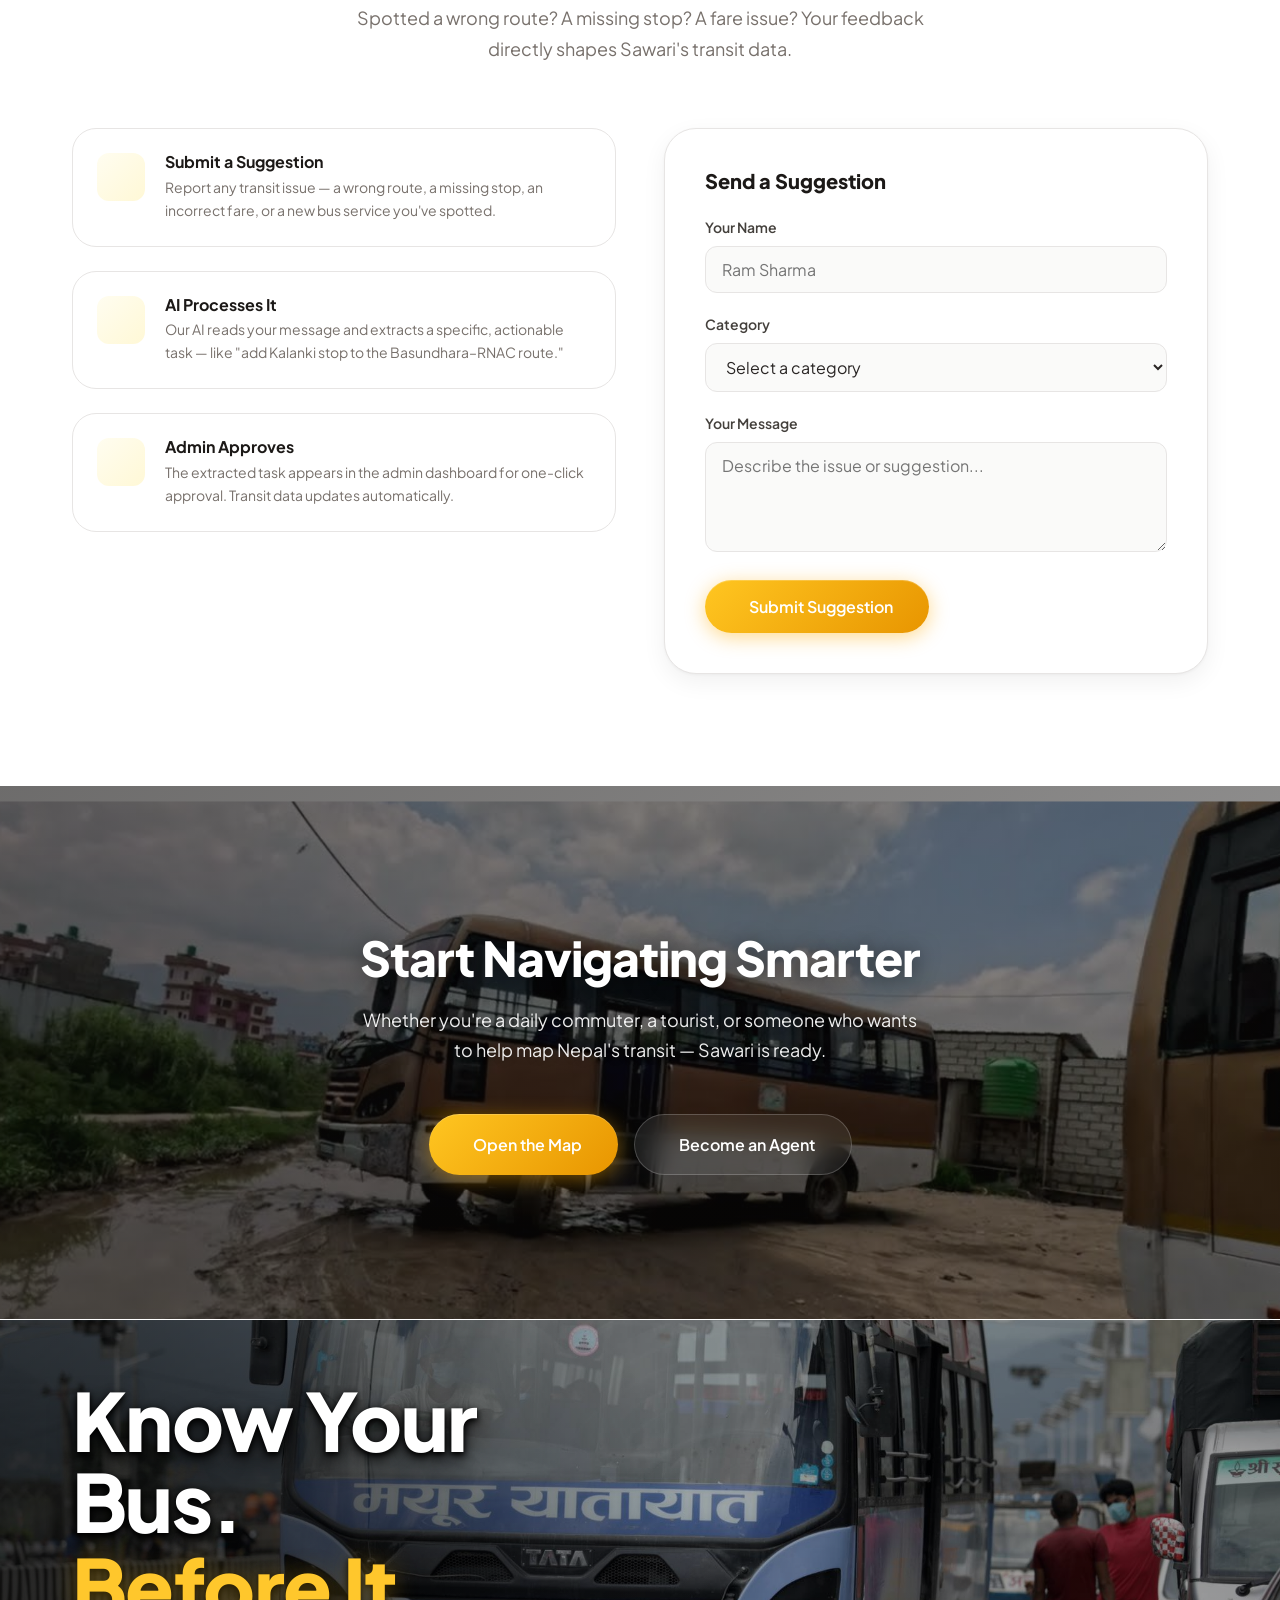
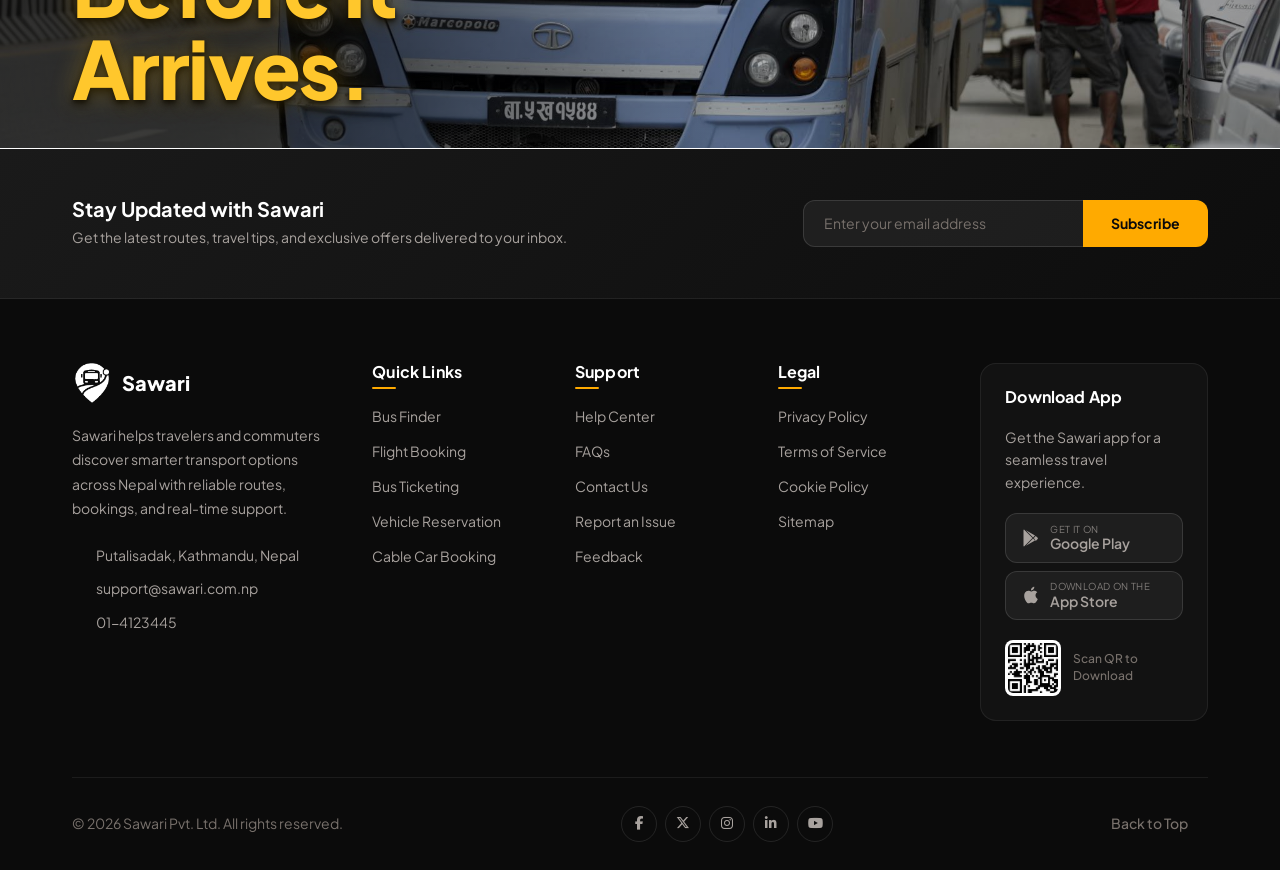
==== commit 73cde27e: "feat: Enhance hero section layout and add bottom tagline for improved user engagement" ====
--- a/sarwari-landing/index.html
+++ b/sarwari-landing/index.html
@@ -138,58 +138,11 @@
         </div>
 
         <div class="container hero-content">
-            <h1 class="hero-title reveal">
-                Know Your Bus.<br>
-                <span class="hero-accent">Before It Arrives.</span>
-            </h1>
-
             <p class="hero-sub reveal">
                 Sawari tells you exactly which bus to take, where to board, what to say to the conductor,
-                how much to pay — and tracks it live on the map, every 8 seconds.
+                how much to pay and tracks it live on the map, every 8 seconds.
             </p>
 
-            <!-- Route Search Box -->
-            <div class="hero-search reveal">
-                <div class="hero-search-row">
-                    <div class="hero-search-field">
-                        <div class="search-field-icon">
-                            <i data-feather="circle"></i>
-                        </div>
-                        <input type="text" placeholder="From — e.g. Ratnapark" class="search-input" id="searchFrom" autocomplete="off">
-                    </div>
-                    <div class="search-connector">
-                        <span class="connector-dots"></span>
-                        <i data-feather="arrow-right" class="connector-arrow"></i>
-                        <span class="connector-dots"></span>
-                    </div>
-                    <div class="hero-search-field">
-                        <div class="search-field-icon search-field-icon--to">
-                            <i data-feather="map-pin"></i>
-                        </div>
-                        <input type="text" placeholder="To — e.g. Lagankhel" class="search-input" id="searchTo" autocomplete="off">
-                    </div>
-                    <button class="search-btn" onclick="window.location.href='pages/map.php'">
-                        <i data-feather="search"></i>
-                        <span>Search</span>
-                    </button>
-                </div>
-
-                <!-- Trust Indicators -->
-                <div class="hero-trust-indicators reveal">
-                    <div class="trust-item">
-                        <i data-feather="radio" class="trust-icon"></i>
-                        <span>Live Tracking</span>
-                    </div>
-                    <div class="trust-item">
-                        <i data-feather="dollar-sign" class="trust-icon"></i>
-                        <span>Accurate Fare</span>
-                    </div>
-                    <div class="trust-item">
-                        <i data-feather="zap" class="trust-icon"></i>
-                        <span>Smart Route Guide</span>
-                    </div>
-                </div>
-            </div>
         </div>
 
         <div class="hero-scroll" aria-hidden="true">
@@ -882,6 +835,19 @@
         </div>
     </section>
 
+    <section class="bottom-tagline" aria-label="Sawari promise">
+        <div class="bottom-tagline-bg" aria-hidden="true">
+            <img loading="lazy" src="../gallery/landing.jpg" alt="">
+            <div class="bottom-tagline-overlay"></div>
+        </div>
+        <div class="container bottom-tagline-content">
+            <h2 class="bottom-tagline-title reveal">
+                Know Your Bus.<br>
+                <span class="bottom-tagline-accent">Before It Arrives.</span>
+            </h2>
+        </div>
+    </section>
+
     <!-- ================================================================
          FOOTER
          ================================================================ -->
--- a/sarwari-landing/css/style.css
+++ b/sarwari-landing/css/style.css
@@ -499,7 +499,7 @@
     position: relative;
     min-height: 100vh;
     display: flex;
-    align-items: center;
+    align-items: flex-end;
     overflow: hidden;
 }
 
@@ -539,12 +539,14 @@
 }
 
 .hero-content {
-    position: relative;
+    position: absolute;
     z-index: 2;
     padding-top: 10rem;
-    padding-bottom: 5rem;
+    padding-bottom: 3rem;
     max-width: 720px;
     text-align: left;
+    left: 2rem;
+    top: 0;
 }
 
 .hero-chip {
@@ -606,12 +608,8 @@
     color: rgba(255,255,255,.95);
     max-width: 560px;
     line-height: 1.75;
-    margin-bottom: 2.5rem;
+    margin-bottom: 1.5rem;
     text-align: left;
-    position: absolute;
-    bottom: 3rem;
-    left: 2rem;
-    z-index: 3;
     text-shadow:
         0 2px 8px rgba(0,0,0,.9),
         0 1px 4px rgba(0,0,0,.8);
@@ -2111,6 +2109,71 @@
 .footer-newsletter {
     background: linear-gradient(135deg, #1a1a1a 0%, #0d0d0d 100%);
     border-bottom: 1px solid rgba(255,255,255,.06);
+}
+
+/* ==================================================================
+   22. BOTTOM TAGLINE — Moved hero promise
+   ================================================================== */
+.bottom-tagline {
+    position: relative;
+    overflow: hidden;
+    min-height: clamp(280px, 42vw, 430px);
+    display: flex;
+    align-items: flex-end;
+    border-top: 1px solid rgba(255, 255, 255, .08);
+    border-bottom: 1px solid rgba(255, 255, 255, .08);
+}
+
+.bottom-tagline-bg {
+    position: absolute;
+    inset: 0;
+}
+
+.bottom-tagline-bg img {
+    width: 100%;
+    height: 100%;
+    object-fit: cover;
+}
+
+.bottom-tagline-overlay {
+    position: absolute;
+    inset: 0;
+    background:
+        radial-gradient(circle at 18% 78%, rgba(0, 0, 0, .55), transparent 45%),
+        linear-gradient(90deg, rgba(0, 0, 0, .62) 0%, rgba(0, 0, 0, .28) 52%, rgba(0, 0, 0, .4) 100%);
+}
+
+.bottom-tagline-content {
+    position: relative;
+    z-index: 1;
+    width: 100%;
+    padding-top: 3rem;
+    padding-bottom: 2.5rem;
+}
+
+.bottom-tagline-title {
+    text-align: left;
+    max-width: 9.5ch;
+    font-size: clamp(2.25rem, 6.5vw, 5rem);
+    font-weight: 800;
+    color: #fff;
+    line-height: 1.02;
+    letter-spacing: -.02em;
+    margin: 0;
+    text-shadow:
+        0 4px 12px rgba(0, 0, 0, .95),
+        0 2px 5px rgba(0, 0, 0, .9),
+        0 12px 26px rgba(0, 0, 0, .55);
+}
+
+.bottom-tagline-accent {
+    display: inline-block;
+    margin-top: .2rem;
+    color: #FFC72C;
+    text-shadow:
+        0 0 24px rgba(255, 199, 44, .35),
+        0 4px 12px rgba(0, 0, 0, .95),
+        0 2px 4px rgba(0, 0, 0, .85);
 }
 
 .newsletter-inner {
@@ -2749,6 +2812,15 @@
     .newsletter-form { width: 100%; max-width: 420px; }
 
     .suggestions-grid { grid-template-columns: 1fr; gap: 2rem; }
+
+    .bottom-tagline {
+        min-height: 340px;
+    }
+
+    .bottom-tagline-content {
+        padding-top: 2.5rem;
+        padding-bottom: 2rem;
+    }
 }
 
 /* ==================================================================
@@ -2761,7 +2833,6 @@
     .hero-content { padding-top: 7rem; }
 
     .hero-title { font-size: 2.25rem; }
-    .hero-sub { bottom: 1.5rem; left: 1.25rem; max-width: 90%; font-size: .95rem; }
 
     .hero-search-row {
         flex-direction: column;
@@ -2854,6 +2925,21 @@
     .suggestion-form-card { padding: 1.5rem; }
 
     .cta-section { padding: 5rem 0; }
+
+    .bottom-tagline {
+        min-height: 260px;
+    }
+
+    .bottom-tagline-content {
+        padding-top: 2rem;
+        padding-bottom: 1.4rem;
+    }
+
+    .bottom-tagline-title {
+        max-width: 10ch;
+        font-size: clamp(2rem, 11vw, 2.7rem);
+    }
+
     .back-to-top { bottom: 1.25rem; right: 1.25rem; }
 }
 
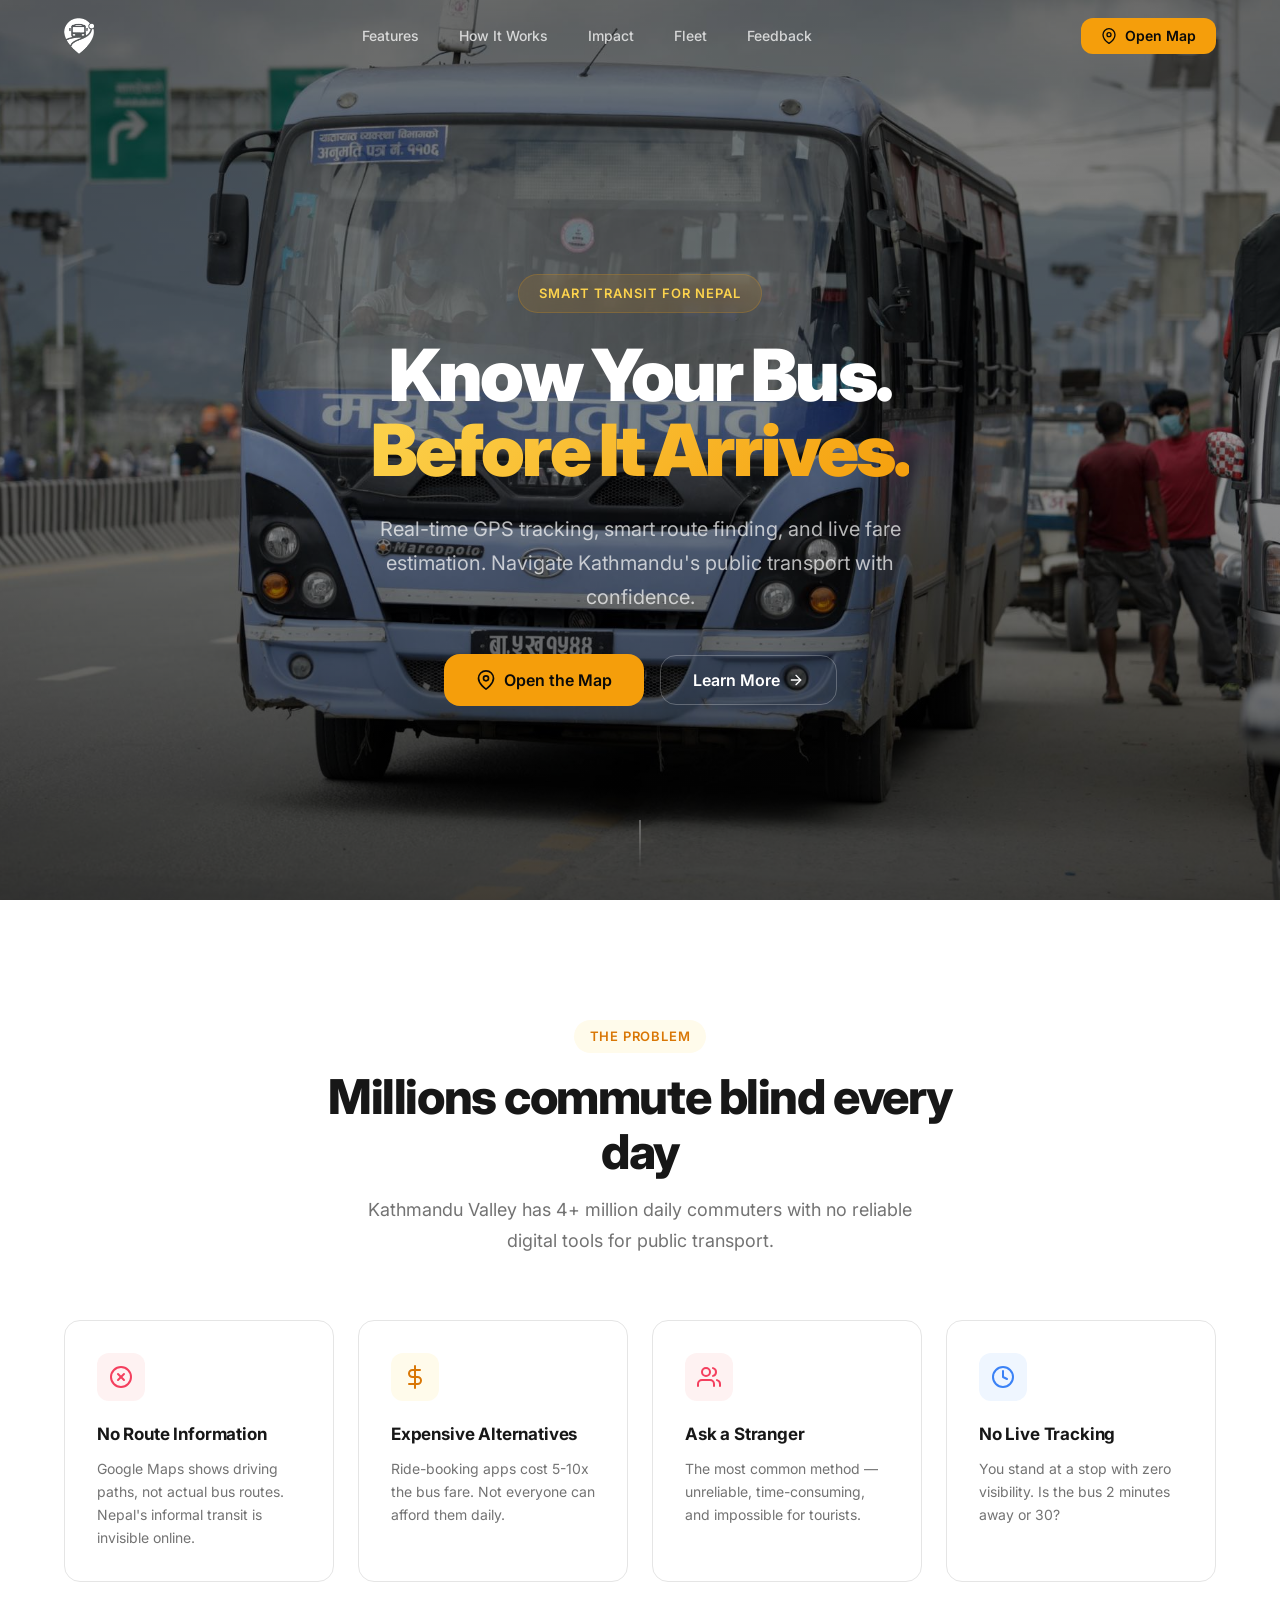
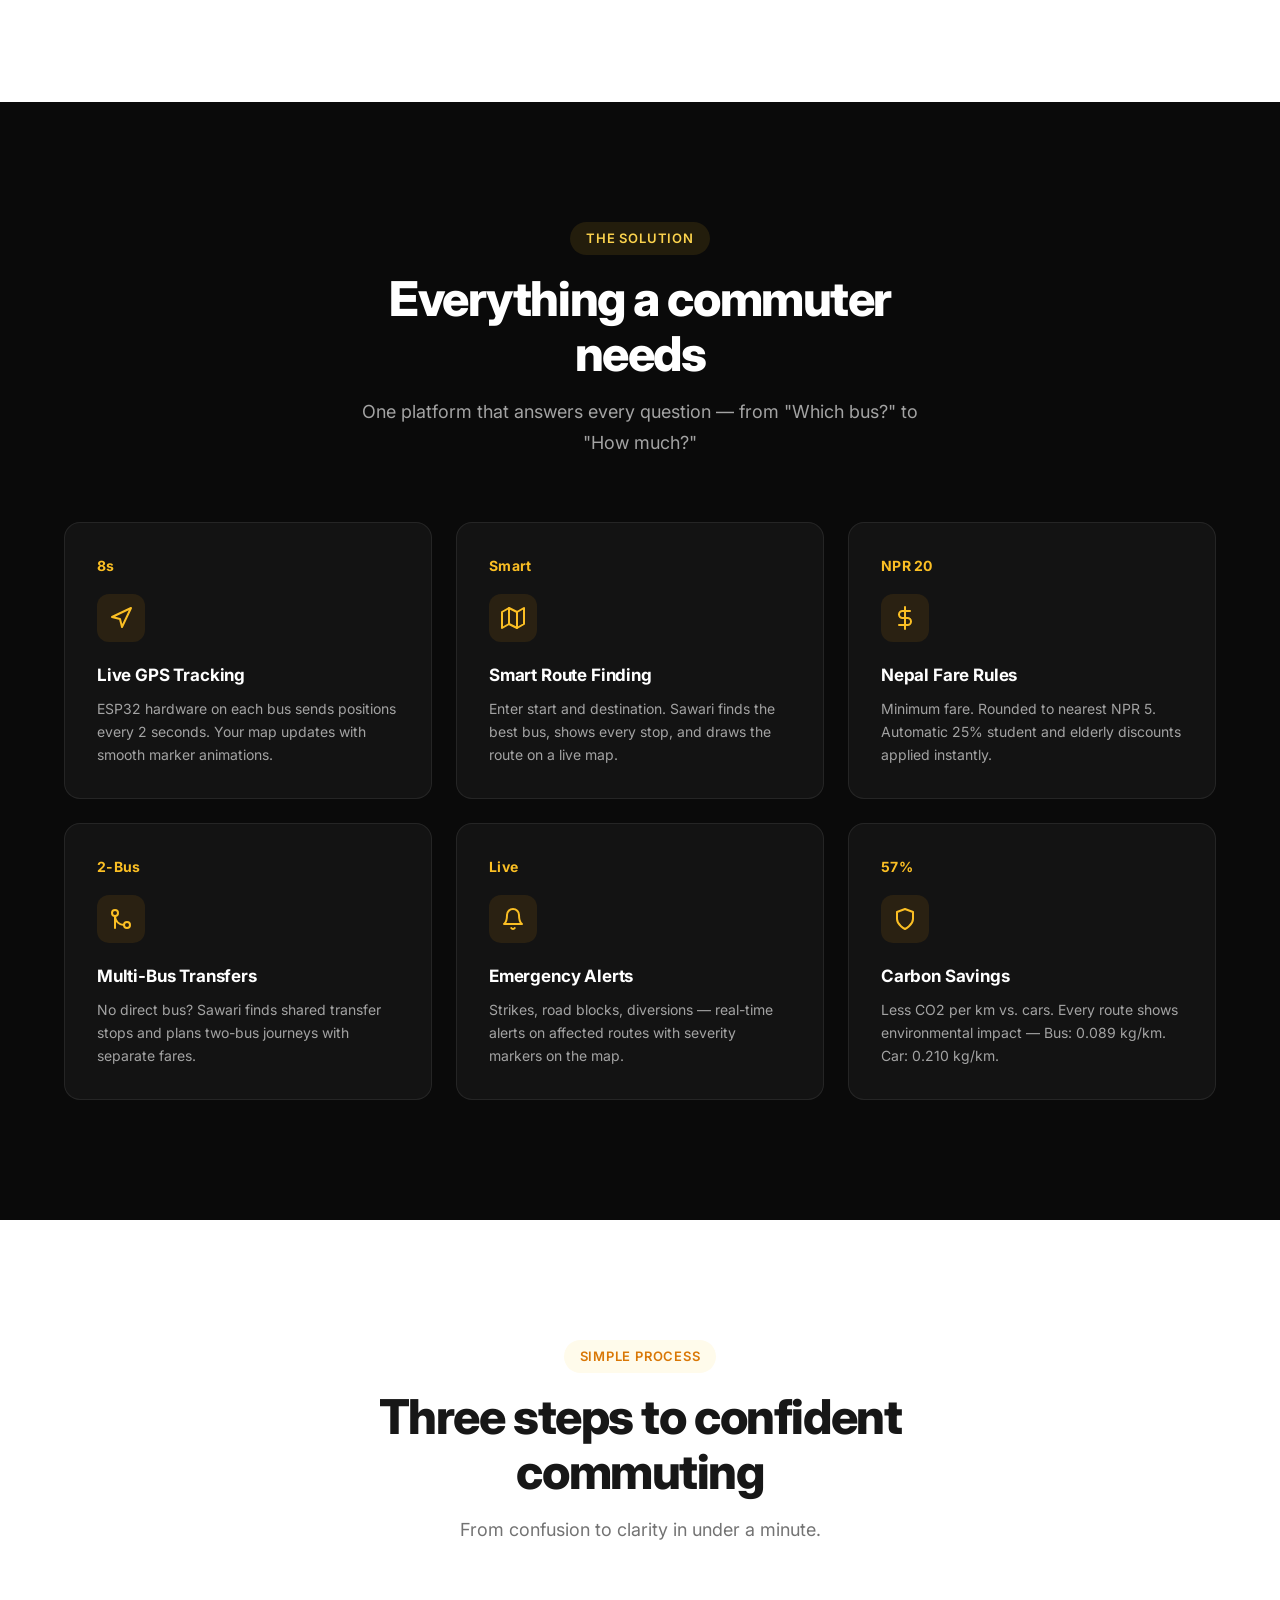
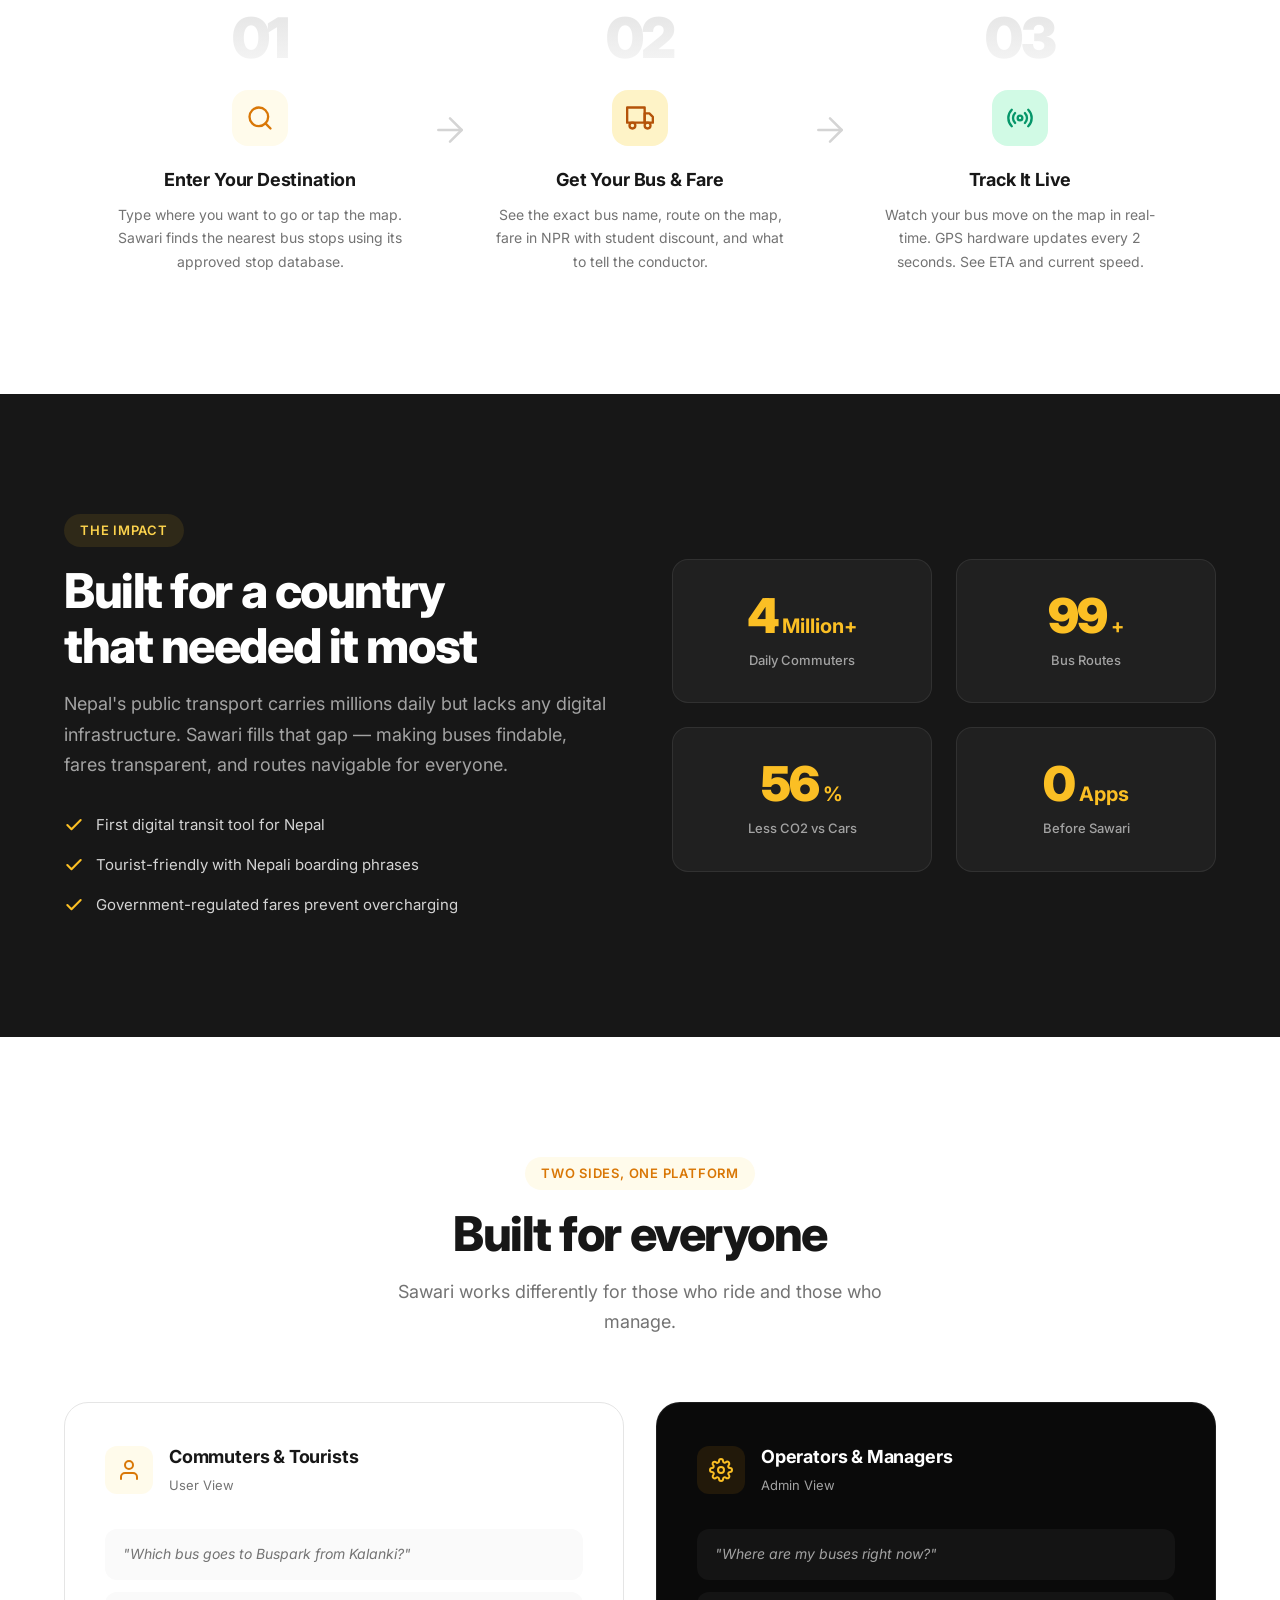
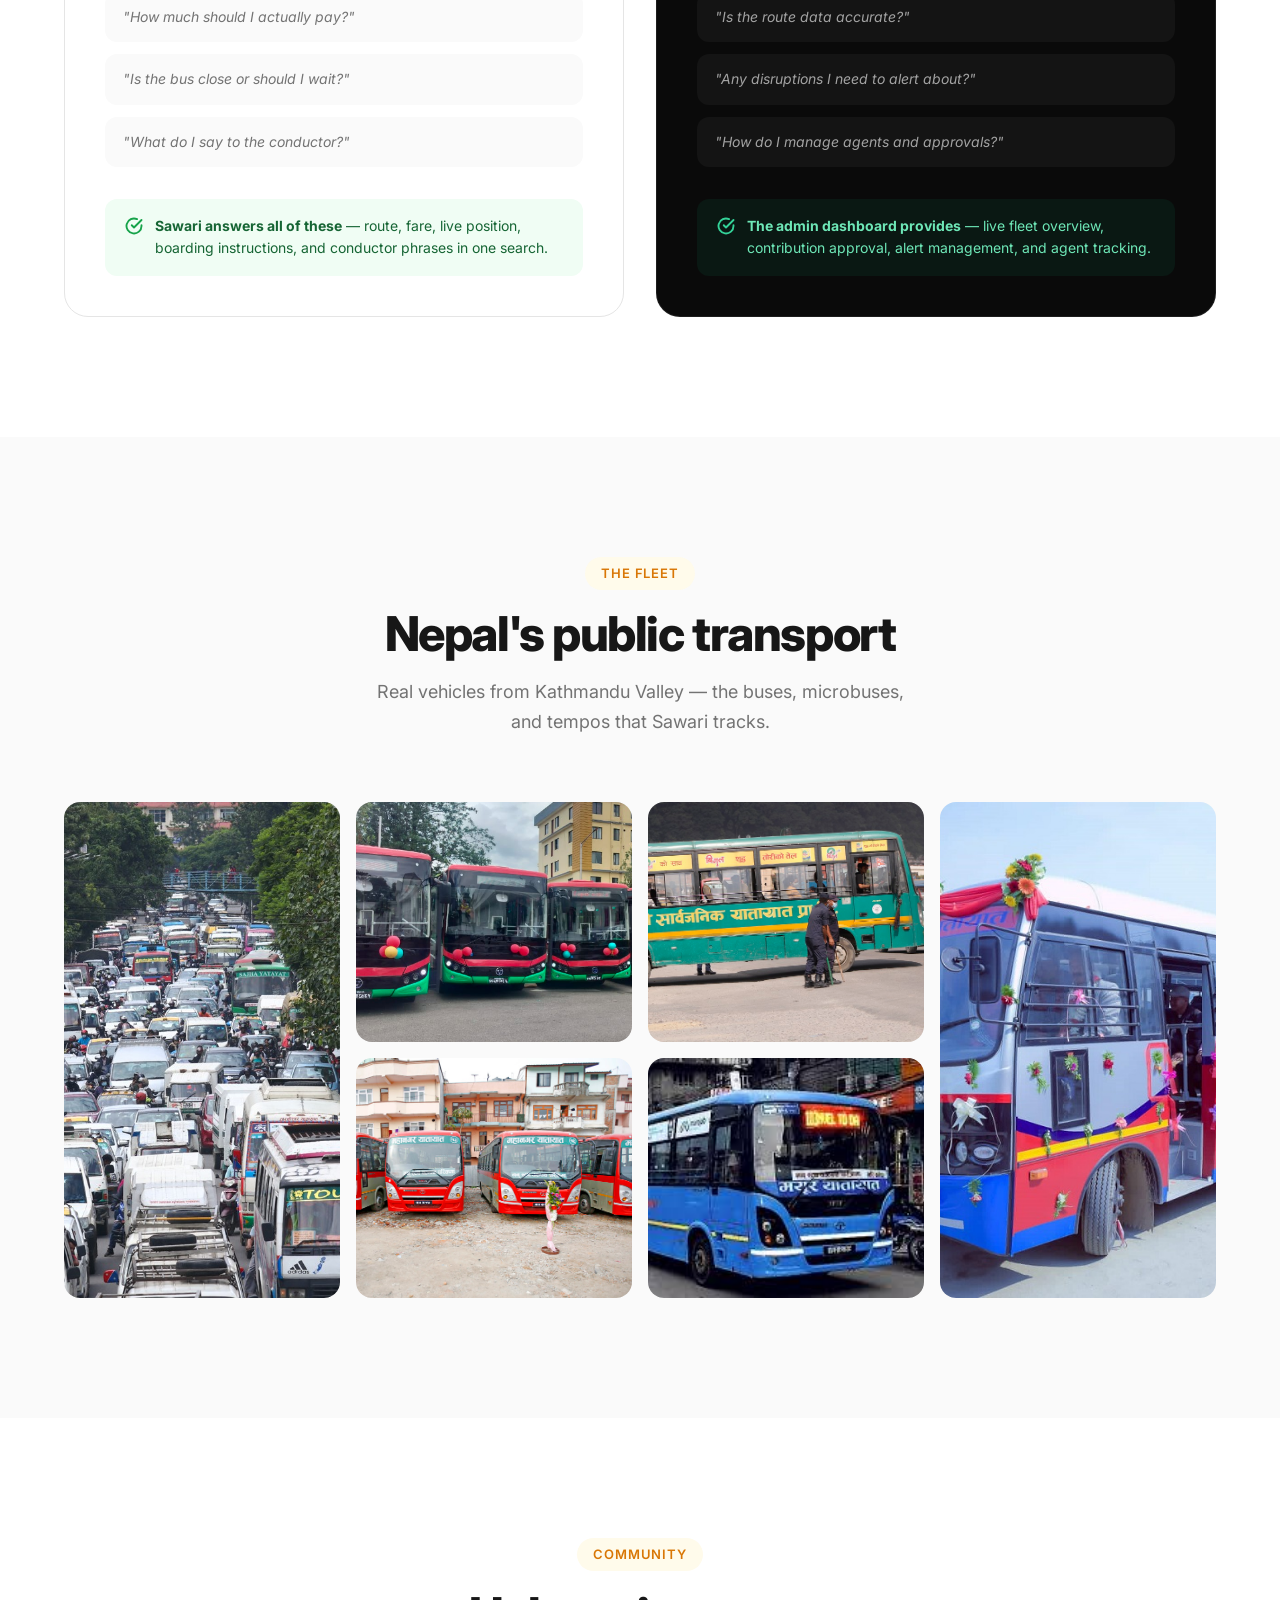
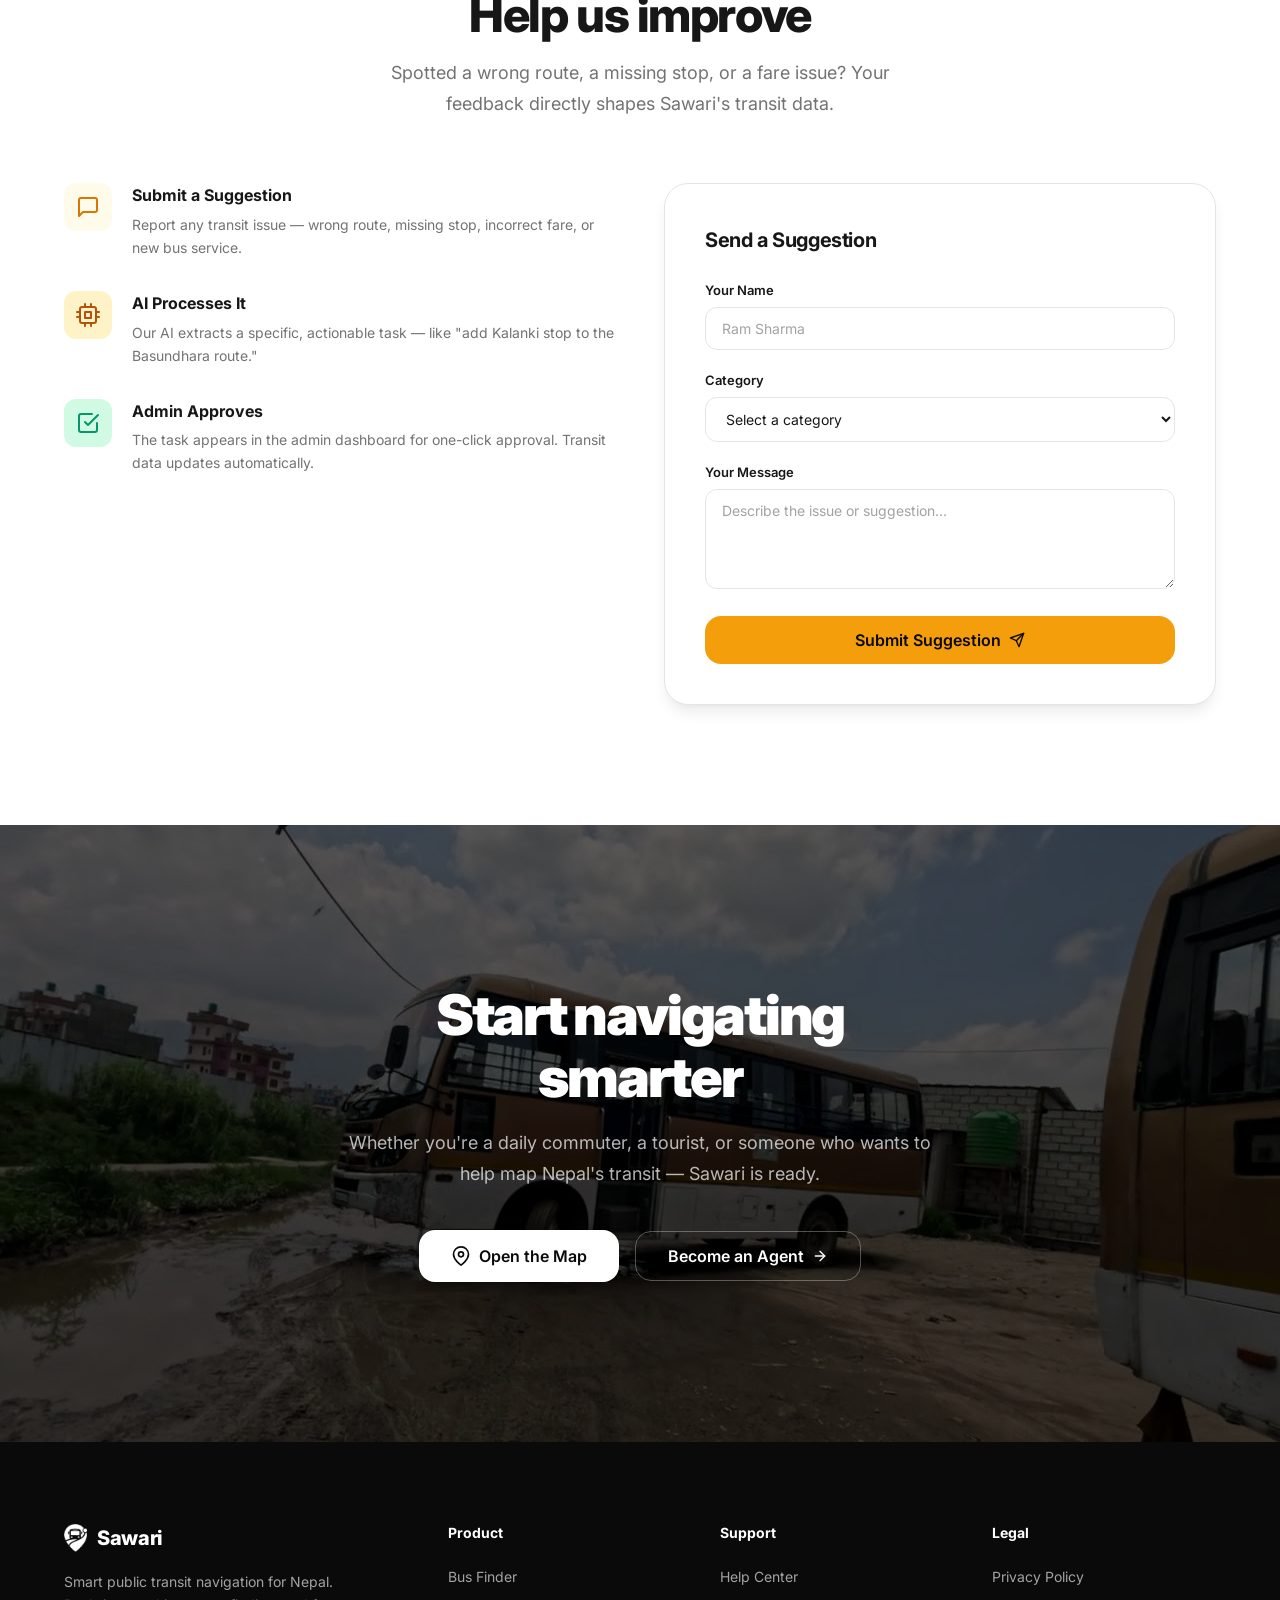
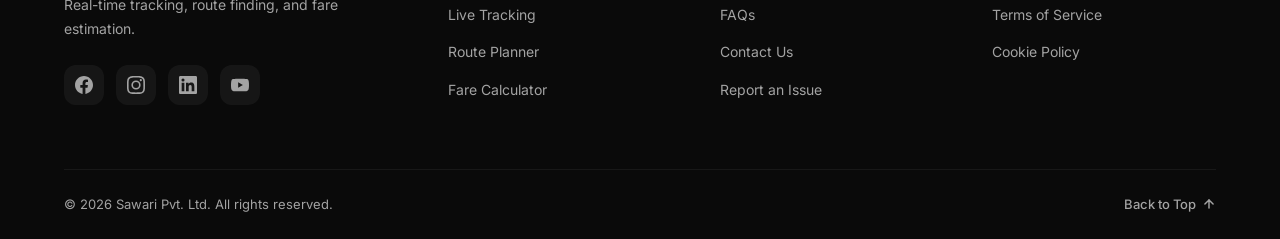
==== commit 4836053c: "feat: Redesign Sawari Landing script and implement new features - Updated script.js for Sawari Landi" ====
--- a/sarwari-landing/index.html
+++ b/sarwari-landing/index.html
@@ -31,16 +31,10 @@
     <!-- Preload LCP image -->
     <link rel="preload" as="image" href="../gallery/landing.jpg" fetchpriority="high">
 
-    <!-- Fonts -->
+    <!-- Fonts — Inter -->
     <link rel="preconnect" href="https://fonts.googleapis.com">
     <link rel="preconnect" href="https://fonts.gstatic.com" crossorigin>
-    <link href="https://fonts.googleapis.com/css2?family=Plus+Jakarta+Sans:wght@300;400;500;600;700;800&display=swap" rel="stylesheet">
-
-    <!-- Feather Icons -->
-    <script src="https://unpkg.com/feather-icons"></script>
-
-    <!-- Font Awesome (for footer social icons) -->
-    <link rel="stylesheet" href="https://cdnjs.cloudflare.com/ajax/libs/font-awesome/6.5.1/css/all.min.css">
+    <link href="https://fonts.googleapis.com/css2?family=Inter:wght@300;400;500;600;700;800;900&display=swap" rel="stylesheet">
 
     <!-- Stylesheet -->
     <link rel="stylesheet" href="css/style.css">
@@ -75,710 +69,454 @@
     <!-- Noscript fallback -->
     <noscript>
         <style>
-            .reveal { opacity: 1; transform: none; }
-            .scroll-progress { display: none; }
+            [data-animate] { opacity: 1 !important; transform: none !important; }
         </style>
     </noscript>
 </head>
 <body>
 
-    <!-- Scroll Progress -->
-    <div class="scroll-progress" id="scrollProgress" aria-hidden="true"></div>
-
-    <!-- ================================================================
-         NAVIGATION — Capsule Style
-         ================================================================ -->
-    <header class="site-header" id="siteHeader">
-        <nav class="nav-capsule">
-            <!-- Left: Logo Circle -->
-            <a href="#hero" class="nav-logo-circle" aria-label="Sawari Home">
-                <img src="../logo-white.png" alt="Sawari" class="nav-logo-img nav-logo-white">
-                <img src="../logo-black.png" alt="Sawari" class="nav-logo-img nav-logo-black">
+    <!-- ================================================================
+         NAVBAR — Glassmorphism sticky
+         ================================================================ -->
+    <header class="navbar" id="navbar">
+        <div class="navbar__inner">
+            <a href="#hero" class="navbar__logo" aria-label="Sawari Home">
+                <img src="../logo-white.png" alt="Sawari" class="navbar__logo-img navbar__logo-img--white">
+                <img src="../logo-black.png" alt="Sawari" class="navbar__logo-img navbar__logo-img--dark">
             </a>
 
-            <!-- Center: Navigation Links -->
-            <ul class="nav-links" id="navLinks">
-                <li><a href="#why" class="nav-link">Why Sawari</a></li>
-                <li><a href="#what" class="nav-link">What We Do</a></li>
-                <li><a href="#how" class="nav-link">How It Works</a></li>
-                <li><a href="#perspectives" class="nav-link">Perspectives</a></li>
-                <li><a href="#gallery" class="nav-link">Gallery</a></li>
-                <li><a href="#suggestions" class="nav-link">Feedback</a></li>
-            </ul>
-
-            <!-- Right: Contact Button + Hamburger -->
-            <div class="nav-actions">
-                <a href="mailto:support@sawari.com.np" class="nav-contact-btn">
-                    <i data-feather="mail"></i>
-                    <span class="nav-contact-text">support@sawari.com.np</span>
+            <nav class="navbar__nav" id="navLinks" role="navigation" aria-label="Main navigation">
+                <a href="#features" class="navbar__link">Features</a>
+                <a href="#how" class="navbar__link">How It Works</a>
+                <a href="#impact" class="navbar__link">Impact</a>
+                <a href="#fleet" class="navbar__link">Fleet</a>
+                <a href="#feedback" class="navbar__link">Feedback</a>
+            </nav>
+
+            <div class="navbar__actions">
+                <a href="pages/map.php" class="btn btn--primary btn--sm">
+                    <svg width="16" height="16" viewBox="0 0 24 24" fill="none" stroke="currentColor" stroke-width="2" stroke-linecap="round" stroke-linejoin="round"><path d="M21 10c0 7-9 13-9 13s-9-6-9-13a9 9 0 0 1 18 0z"></path><circle cx="12" cy="10" r="3"></circle></svg>
+                    Open Map
                 </a>
-                <a href="pages/map.php" class="nav-cta">
-                    <i data-feather="map-pin"></i>
-                    <span>Map</span>
-                </a>
-                <button class="hamburger" id="hamburger" aria-label="Toggle menu" aria-expanded="false">
+                <button class="navbar__hamburger" id="hamburger" aria-label="Toggle menu" aria-expanded="false">
                     <span></span>
                     <span></span>
                     <span></span>
                 </button>
             </div>
-        </nav>
+        </div>
     </header>
 
-    <!-- Mobile Overlay -->
+    <!-- Mobile overlay -->
     <div class="mobile-overlay" id="mobileOverlay" aria-hidden="true"></div>
 
     <!-- ================================================================
-         HERO — Full-screen real bus image
+         HERO — Cinematic full-bleed
          ================================================================ -->
     <section class="hero" id="hero">
-        <div class="hero-img-bg">
-            <img src="../gallery/landing.jpg" alt="Nepal's public transport system" class="hero-bg-image" fetchpriority="high">
-            <div class="hero-overlay"></div>
-        </div>
-
-        <div class="container hero-content">
-            <p class="hero-sub reveal">
-                Sawari tells you exactly which bus to take, where to board, what to say to the conductor,
-                how much to pay and tracks it live on the map, every 8 seconds.
+        <div class="hero__bg">
+            <img src="../gallery/landing.jpg" alt="Nepal's public transport" class="hero__bg-img" fetchpriority="high">
+            <div class="hero__overlay"></div>
+        </div>
+
+        <div class="container hero__content">
+            <div class="hero__badge" data-animate="fade-up">Smart Transit for Nepal</div>
+            <h1 class="hero__title" data-animate="fade-up" data-delay="1">
+                Know Your Bus.<br>
+                <span class="hero__accent">Before It Arrives.</span>
+            </h1>
+            <p class="hero__subtitle" data-animate="fade-up" data-delay="2">
+                Real-time GPS tracking, smart route finding, and live fare estimation.
+                Navigate Kathmandu's public transport with confidence.
             </p>
-
-        </div>
-
-        <div class="hero-scroll" aria-hidden="true">
-            <div class="scroll-line"></div>
-        </div>
-    </section>
-
-    <!-- ================================================================
-         WHY SAWARI — Problem statement with real image split
-         ================================================================ -->
-    <section class="section why-section" id="why">
-        <div class="split-layout container">
-            <div class="split-image reveal">
-                <img loading="lazy" src="../gallery/473783154_1062778689195922_6904992953434292580_n.jpg" alt="Crowded Kathmandu bus stop" width="640" height="480">
-                <div class="image-badge">
-                    <i data-feather="alert-circle"></i>
-                    The daily struggle
-                </div>
-            </div>
-            <div class="split-content reveal">
-                <span class="section-tag">The Problem</span>
-                <h2 class="section-title">Why Sawari?</h2>
-                <p class="section-lead">
-                    Millions of commuters in Kathmandu Valley have no reliable way to navigate public transport.
-                    There is no official route map, no fare calculator, no way to know when a bus is coming.
-                </p>
-
-                <div class="pain-points">
-                    <div class="pain-point">
-                        <div class="pain-icon">
-                            <i data-feather="x"></i>
+            <div class="hero__actions" data-animate="fade-up" data-delay="3">
+                <a href="pages/map.php" class="btn btn--primary btn--lg">
+                    <svg width="20" height="20" viewBox="0 0 24 24" fill="none" stroke="currentColor" stroke-width="2" stroke-linecap="round" stroke-linejoin="round"><path d="M21 10c0 7-9 13-9 13s-9-6-9-13a9 9 0 0 1 18 0z"></path><circle cx="12" cy="10" r="3"></circle></svg>
+                    Open the Map
+                </a>
+                <a href="#features" class="btn btn--ghost btn--lg">
+                    Learn More
+                    <svg width="16" height="16" viewBox="0 0 24 24" fill="none" stroke="currentColor" stroke-width="2" stroke-linecap="round" stroke-linejoin="round"><line x1="5" y1="12" x2="19" y2="12"></line><polyline points="12 5 19 12 12 19"></polyline></svg>
+                </a>
+            </div>
+        </div>
+
+        <div class="hero__scroll" aria-hidden="true">
+            <div class="hero__scroll-line"></div>
+        </div>
+    </section>
+
+    <!-- ================================================================
+         PROBLEM — Why Sawari
+         ================================================================ -->
+    <section class="section" id="problem">
+        <div class="container">
+            <div class="section__header" data-animate="fade-up">
+                <span class="section__tag">The Problem</span>
+                <h2 class="section__title">Millions commute blind every day</h2>
+                <p class="section__subtitle">Kathmandu Valley has 4+ million daily commuters with no reliable digital tools for public transport.</p>
+            </div>
+
+            <div class="problems-grid">
+                <div class="problem-card" data-animate="fade-up" data-delay="0">
+                    <div class="problem-card__icon">
+                        <svg width="24" height="24" viewBox="0 0 24 24" fill="none" stroke="currentColor" stroke-width="2" stroke-linecap="round" stroke-linejoin="round"><circle cx="12" cy="12" r="10"></circle><line x1="15" y1="9" x2="9" y2="15"></line><line x1="9" y1="9" x2="15" y2="15"></line></svg>
+                    </div>
+                    <h3 class="problem-card__title">No Route Information</h3>
+                    <p class="problem-card__desc">Google Maps shows driving paths, not actual bus routes. Nepal's informal transit is invisible online.</p>
+                </div>
+
+                <div class="problem-card" data-animate="fade-up" data-delay="1">
+                    <div class="problem-card__icon problem-card__icon--amber">
+                        <svg width="24" height="24" viewBox="0 0 24 24" fill="none" stroke="currentColor" stroke-width="2" stroke-linecap="round" stroke-linejoin="round"><line x1="12" y1="1" x2="12" y2="23"></line><path d="M17 5H9.5a3.5 3.5 0 0 0 0 7h5a3.5 3.5 0 0 1 0 7H6"></path></svg>
+                    </div>
+                    <h3 class="problem-card__title">Expensive Alternatives</h3>
+                    <p class="problem-card__desc">Ride-booking apps cost 5-10x the bus fare. Not everyone can afford them daily.</p>
+                </div>
+
+                <div class="problem-card" data-animate="fade-up" data-delay="2">
+                    <div class="problem-card__icon problem-card__icon--rose">
+                        <svg width="24" height="24" viewBox="0 0 24 24" fill="none" stroke="currentColor" stroke-width="2" stroke-linecap="round" stroke-linejoin="round"><path d="M17 21v-2a4 4 0 0 0-4-4H5a4 4 0 0 0-4 4v2"></path><circle cx="9" cy="7" r="4"></circle><path d="M23 21v-2a4 4 0 0 0-3-3.87"></path><path d="M16 3.13a4 4 0 0 1 0 7.75"></path></svg>
+                    </div>
+                    <h3 class="problem-card__title">Ask a Stranger</h3>
+                    <p class="problem-card__desc">The most common method — unreliable, time-consuming, and impossible for tourists.</p>
+                </div>
+
+                <div class="problem-card" data-animate="fade-up" data-delay="3">
+                    <div class="problem-card__icon problem-card__icon--blue">
+                        <svg width="24" height="24" viewBox="0 0 24 24" fill="none" stroke="currentColor" stroke-width="2" stroke-linecap="round" stroke-linejoin="round"><circle cx="12" cy="12" r="10"></circle><polyline points="12 6 12 12 16 14"></polyline></svg>
+                    </div>
+                    <h3 class="problem-card__title">No Live Tracking</h3>
+                    <p class="problem-card__desc">You stand at a stop with zero visibility. Is the bus 2 minutes away or 30?</p>
+                </div>
+            </div>
+        </div>
+    </section>
+
+    <!-- ================================================================
+         FEATURES — What Sawari Does (Dark)
+         ================================================================ -->
+    <section class="section section--dark" id="features">
+        <div class="container">
+            <div class="section__header" data-animate="fade-up">
+                <span class="section__tag section__tag--light">The Solution</span>
+                <h2 class="section__title section__title--light">Everything a commuter needs</h2>
+                <p class="section__subtitle section__subtitle--light">One platform that answers every question — from "Which bus?" to "How much?"</p>
+            </div>
+
+            <div class="features-grid">
+                <div class="feature-card" data-animate="fade-up" data-delay="0">
+                    <div class="feature-card__stat">8s</div>
+                    <div class="feature-card__icon">
+                        <svg width="24" height="24" viewBox="0 0 24 24" fill="none" stroke="currentColor" stroke-width="2" stroke-linecap="round" stroke-linejoin="round"><polygon points="3 11 22 2 13 21 11 13 3 11"></polygon></svg>
+                    </div>
+                    <h3 class="feature-card__title">Live GPS Tracking</h3>
+                    <p class="feature-card__desc">ESP32 hardware on each bus sends positions every 2 seconds. Your map updates with smooth marker animations.</p>
+                </div>
+
+                <div class="feature-card" data-animate="fade-up" data-delay="1">
+                    <div class="feature-card__stat">Smart</div>
+                    <div class="feature-card__icon">
+                        <svg width="24" height="24" viewBox="0 0 24 24" fill="none" stroke="currentColor" stroke-width="2" stroke-linecap="round" stroke-linejoin="round"><polygon points="1 6 1 22 8 18 16 22 23 18 23 2 16 6 8 2 1 6"></polygon><line x1="8" y1="2" x2="8" y2="18"></line><line x1="16" y1="6" x2="16" y2="22"></line></svg>
+                    </div>
+                    <h3 class="feature-card__title">Smart Route Finding</h3>
+                    <p class="feature-card__desc">Enter start and destination. Sawari finds the best bus, shows every stop, and draws the route on a live map.</p>
+                </div>
+
+                <div class="feature-card" data-animate="fade-up" data-delay="2">
+                    <div class="feature-card__stat">NPR 20</div>
+                    <div class="feature-card__icon">
+                        <svg width="24" height="24" viewBox="0 0 24 24" fill="none" stroke="currentColor" stroke-width="2" stroke-linecap="round" stroke-linejoin="round"><line x1="12" y1="1" x2="12" y2="23"></line><path d="M17 5H9.5a3.5 3.5 0 0 0 0 7h5a3.5 3.5 0 0 1 0 7H6"></path></svg>
+                    </div>
+                    <h3 class="feature-card__title">Nepal Fare Rules</h3>
+                    <p class="feature-card__desc">Minimum fare. Rounded to nearest NPR 5. Automatic 25% student and elderly discounts applied instantly.</p>
+                </div>
+
+                <div class="feature-card" data-animate="fade-up" data-delay="3">
+                    <div class="feature-card__stat">2-Bus</div>
+                    <div class="feature-card__icon">
+                        <svg width="24" height="24" viewBox="0 0 24 24" fill="none" stroke="currentColor" stroke-width="2" stroke-linecap="round" stroke-linejoin="round"><circle cx="18" cy="18" r="3"></circle><circle cx="6" cy="6" r="3"></circle><path d="M6 21V9a9 9 0 0 0 9 9"></path></svg>
+                    </div>
+                    <h3 class="feature-card__title">Multi-Bus Transfers</h3>
+                    <p class="feature-card__desc">No direct bus? Sawari finds shared transfer stops and plans two-bus journeys with separate fares.</p>
+                </div>
+
+                <div class="feature-card" data-animate="fade-up" data-delay="4">
+                    <div class="feature-card__stat">Live</div>
+                    <div class="feature-card__icon">
+                        <svg width="24" height="24" viewBox="0 0 24 24" fill="none" stroke="currentColor" stroke-width="2" stroke-linecap="round" stroke-linejoin="round"><path d="M18 8A6 6 0 0 0 6 8c0 7-3 9-3 9h18s-3-2-3-9"></path><path d="M13.73 21a2 2 0 0 1-3.46 0"></path></svg>
+                    </div>
+                    <h3 class="feature-card__title">Emergency Alerts</h3>
+                    <p class="feature-card__desc">Strikes, road blocks, diversions — real-time alerts on affected routes with severity markers on the map.</p>
+                </div>
+
+                <div class="feature-card" data-animate="fade-up" data-delay="5">
+                    <div class="feature-card__stat">57%</div>
+                    <div class="feature-card__icon">
+                        <svg width="24" height="24" viewBox="0 0 24 24" fill="none" stroke="currentColor" stroke-width="2" stroke-linecap="round" stroke-linejoin="round"><path d="M12 22s8-4 8-10V5l-8-3-8 3v7c0 6 8 10 8 10z"></path></svg>
+                    </div>
+                    <h3 class="feature-card__title">Carbon Savings</h3>
+                    <p class="feature-card__desc">Less CO2 per km vs. cars. Every route shows environmental impact — Bus: 0.089 kg/km. Car: 0.210 kg/km.</p>
+                </div>
+            </div>
+        </div>
+    </section>
+
+    <!-- ================================================================
+         HOW IT WORKS — 3 Steps
+         ================================================================ -->
+    <section class="section" id="how">
+        <div class="container">
+            <div class="section__header" data-animate="fade-up">
+                <span class="section__tag">Simple Process</span>
+                <h2 class="section__title">Three steps to confident commuting</h2>
+                <p class="section__subtitle">From confusion to clarity in under a minute.</p>
+            </div>
+
+            <div class="steps">
+                <div class="step" data-animate="fade-up" data-delay="0">
+                    <div class="step__number">01</div>
+                    <div class="step__content">
+                        <div class="step__icon">
+                            <svg width="28" height="28" viewBox="0 0 24 24" fill="none" stroke="currentColor" stroke-width="2" stroke-linecap="round" stroke-linejoin="round"><circle cx="11" cy="11" r="8"></circle><line x1="21" y1="21" x2="16.65" y2="16.65"></line></svg>
+                        </div>
+                        <h3 class="step__title">Enter Your Destination</h3>
+                        <p class="step__desc">Type where you want to go or tap the map. Sawari finds the nearest bus stops using its approved stop database.</p>
+                    </div>
+                </div>
+
+                <div class="step__connector" aria-hidden="true">
+                    <svg width="40" height="40" viewBox="0 0 24 24" fill="none" stroke="currentColor" stroke-width="1.5" stroke-linecap="round" stroke-linejoin="round"><line x1="5" y1="12" x2="19" y2="12"></line><polyline points="12 5 19 12 12 19"></polyline></svg>
+                </div>
+
+                <div class="step" data-animate="fade-up" data-delay="1">
+                    <div class="step__number">02</div>
+                    <div class="step__content">
+                        <div class="step__icon step__icon--amber">
+                            <svg width="28" height="28" viewBox="0 0 24 24" fill="none" stroke="currentColor" stroke-width="2" stroke-linecap="round" stroke-linejoin="round"><rect x="1" y="3" width="15" height="13"></rect><polygon points="16 8 20 8 23 11 23 16 16 16 16 8"></polygon><circle cx="5.5" cy="18.5" r="2.5"></circle><circle cx="18.5" cy="18.5" r="2.5"></circle></svg>
+                        </div>
+                        <h3 class="step__title">Get Your Bus &amp; Fare</h3>
+                        <p class="step__desc">See the exact bus name, route on the map, fare in NPR with student discount, and what to tell the conductor.</p>
+                    </div>
+                </div>
+
+                <div class="step__connector" aria-hidden="true">
+                    <svg width="40" height="40" viewBox="0 0 24 24" fill="none" stroke="currentColor" stroke-width="1.5" stroke-linecap="round" stroke-linejoin="round"><line x1="5" y1="12" x2="19" y2="12"></line><polyline points="12 5 19 12 12 19"></polyline></svg>
+                </div>
+
+                <div class="step" data-animate="fade-up" data-delay="2">
+                    <div class="step__number">03</div>
+                    <div class="step__content">
+                        <div class="step__icon step__icon--green">
+                            <svg width="28" height="28" viewBox="0 0 24 24" fill="none" stroke="currentColor" stroke-width="2" stroke-linecap="round" stroke-linejoin="round"><circle cx="12" cy="12" r="2"></circle><path d="M16.24 7.76a6 6 0 0 1 0 8.49m-8.48-.01a6 6 0 0 1 0-8.49m11.31-2.82a10 10 0 0 1 0 14.14m-14.14 0a10 10 0 0 1 0-14.14"></path></svg>
+                        </div>
+                        <h3 class="step__title">Track It Live</h3>
+                        <p class="step__desc">Watch your bus move on the map in real-time. GPS hardware updates every 2 seconds. See ETA and current speed.</p>
+                    </div>
+                </div>
+            </div>
+        </div>
+    </section>
+
+    <!-- ================================================================
+         IMPACT — Stats + Value
+         ================================================================ -->
+    <section class="section section--accent" id="impact">
+        <div class="container">
+            <div class="impact-grid">
+                <div class="impact__content" data-animate="fade-up">
+                    <span class="section__tag section__tag--light">The Impact</span>
+                    <h2 class="section__title section__title--light">Built for a country<br>that needed it most</h2>
+                    <p class="impact__lead">
+                        Nepal's public transport carries millions daily but lacks any digital infrastructure.
+                        Sawari fills that gap — making buses findable, fares transparent, and routes navigable for everyone.
+                    </p>
+                    <div class="impact__points">
+                        <div class="impact__point">
+                            <svg width="20" height="20" viewBox="0 0 24 24" fill="none" stroke="currentColor" stroke-width="2.5" stroke-linecap="round" stroke-linejoin="round"><polyline points="20 6 9 17 4 12"></polyline></svg>
+                            <span>First digital transit tool for Nepal</span>
+                        </div>
+                        <div class="impact__point">
+                            <svg width="20" height="20" viewBox="0 0 24 24" fill="none" stroke="currentColor" stroke-width="2.5" stroke-linecap="round" stroke-linejoin="round"><polyline points="20 6 9 17 4 12"></polyline></svg>
+                            <span>Tourist-friendly with Nepali boarding phrases</span>
+                        </div>
+                        <div class="impact__point">
+                            <svg width="20" height="20" viewBox="0 0 24 24" fill="none" stroke="currentColor" stroke-width="2.5" stroke-linecap="round" stroke-linejoin="round"><polyline points="20 6 9 17 4 12"></polyline></svg>
+                            <span>Government-regulated fares prevent overcharging</span>
+                        </div>
+                    </div>
+                </div>
+
+                <div class="impact__stats" data-animate="fade-up" data-delay="1">
+                    <div class="stat-card">
+                        <span class="stat-card__number" data-count="4">0</span>
+                        <span class="stat-card__unit">Million+</span>
+                        <span class="stat-card__label">Daily Commuters</span>
+                    </div>
+                    <div class="stat-card">
+                        <span class="stat-card__number" data-count="100">0</span>
+                        <span class="stat-card__unit">+</span>
+                        <span class="stat-card__label">Bus Routes</span>
+                    </div>
+                    <div class="stat-card">
+                        <span class="stat-card__number" data-count="57">0</span>
+                        <span class="stat-card__unit">%</span>
+                        <span class="stat-card__label">Less CO2 vs Cars</span>
+                    </div>
+                    <div class="stat-card">
+                        <span class="stat-card__number" data-count="0">0</span>
+                        <span class="stat-card__unit">Apps</span>
+                        <span class="stat-card__label">Before Sawari</span>
+                    </div>
+                </div>
+            </div>
+        </div>
+    </section>
+
+    <!-- ================================================================
+         PERSPECTIVES — User vs Admin
+         ================================================================ -->
+    <section class="section" id="perspectives">
+        <div class="container">
+            <div class="section__header" data-animate="fade-up">
+                <span class="section__tag">Two Sides, One Platform</span>
+                <h2 class="section__title">Built for everyone</h2>
+                <p class="section__subtitle">Sawari works differently for those who ride and those who manage.</p>
+            </div>
+
+            <div class="perspectives-grid">
+                <div class="perspective-card" data-animate="fade-up" data-delay="0">
+                    <div class="perspective-card__header">
+                        <div class="perspective-card__avatar">
+                            <svg width="24" height="24" viewBox="0 0 24 24" fill="none" stroke="currentColor" stroke-width="2" stroke-linecap="round" stroke-linejoin="round"><path d="M20 21v-2a4 4 0 0 0-4-4H8a4 4 0 0 0-4 4v2"></path><circle cx="12" cy="7" r="4"></circle></svg>
                         </div>
                         <div>
-                            <h4>No Route Information</h4>
-                            <p>Google Maps shows driving paths, not actual bus routes. Nepal's informal transit system is invisible online.</p>
-                        </div>
-                    </div>
-                    <div class="pain-point">
-                        <div class="pain-icon">
-                            <i data-feather="x"></i>
+                            <h3>Commuters &amp; Tourists</h3>
+                            <span class="perspective-card__role">User View</span>
+                        </div>
+                    </div>
+                    <div class="perspective-card__questions">
+                        <div class="perspective-card__q">"Which bus goes to Buspark from Kalanki?"</div>
+                        <div class="perspective-card__q">"How much should I actually pay?"</div>
+                        <div class="perspective-card__q">"Is the bus close or should I wait?"</div>
+                        <div class="perspective-card__q">"What do I say to the conductor?"</div>
+                    </div>
+                    <div class="perspective-card__answer">
+                        <svg width="18" height="18" viewBox="0 0 24 24" fill="none" stroke="currentColor" stroke-width="2.5" stroke-linecap="round" stroke-linejoin="round"><path d="M22 11.08V12a10 10 0 1 1-5.93-9.14"></path><polyline points="22 4 12 14.01 9 11.01"></polyline></svg>
+                        <p><strong>Sawari answers all of these</strong> — route, fare, live position, boarding instructions, and conductor phrases in one search.</p>
+                    </div>
+                </div>
+
+                <div class="perspective-card perspective-card--alt" data-animate="fade-up" data-delay="1">
+                    <div class="perspective-card__header">
+                        <div class="perspective-card__avatar perspective-card__avatar--alt">
+                            <svg width="24" height="24" viewBox="0 0 24 24" fill="none" stroke="currentColor" stroke-width="2" stroke-linecap="round" stroke-linejoin="round"><circle cx="12" cy="12" r="3"></circle><path d="M19.4 15a1.65 1.65 0 0 0 .33 1.82l.06.06a2 2 0 0 1 0 2.83 2 2 0 0 1-2.83 0l-.06-.06a1.65 1.65 0 0 0-1.82-.33 1.65 1.65 0 0 0-1 1.51V21a2 2 0 0 1-2 2 2 2 0 0 1-2-2v-.09A1.65 1.65 0 0 0 9 19.4a1.65 1.65 0 0 0-1.82.33l-.06.06a2 2 0 0 1-2.83 0 2 2 0 0 1 0-2.83l.06-.06A1.65 1.65 0 0 0 4.68 15a1.65 1.65 0 0 0-1.51-1H3a2 2 0 0 1-2-2 2 2 0 0 1 2-2h.09A1.65 1.65 0 0 0 4.6 9a1.65 1.65 0 0 0-.33-1.82l-.06-.06a2 2 0 0 1 0-2.83 2 2 0 0 1 2.83 0l.06.06A1.65 1.65 0 0 0 9 4.68a1.65 1.65 0 0 0 1-1.51V3a2 2 0 0 1 2-2 2 2 0 0 1 2 2v.09a1.65 1.65 0 0 0 1 1.51 1.65 1.65 0 0 0 1.82-.33l.06-.06a2 2 0 0 1 2.83 0 2 2 0 0 1 0 2.83l-.06.06a1.65 1.65 0 0 0-.33 1.82V9a1.65 1.65 0 0 0 1.51 1H21a2 2 0 0 1 2 2 2 2 0 0 1-2 2h-.09a1.65 1.65 0 0 0-1.51 1z"></path></svg>
                         </div>
                         <div>
-                            <h4>Expensive Alternatives</h4>
-                            <p>Ride-booking apps like Pathao cost 5–10× the bus fare. Not everyone can afford them daily.</p>
-                        </div>
-                    </div>
-                    <div class="pain-point">
-                        <div class="pain-icon">
-                            <i data-feather="x"></i>
-                        </div>
-                        <div>
-                            <h4>Ask a Stranger</h4>
-                            <p>The most common method — unreliable, time-consuming, and impossible for tourists.</p>
-                        </div>
-                    </div>
-                    <div class="pain-point">
-                        <div class="pain-icon">
-                            <i data-feather="x"></i>
-                        </div>
-                        <div>
-                            <h4>No Live Tracking</h4>
-                            <p>You stand at a stop with zero visibility. Is the bus 2 minutes away or 30?</p>
-                        </div>
-                    </div>
-                </div>
-            </div>
-        </div>
-    </section>
-
-    <!-- ================================================================
-         IMAGE RIBBON — Visual break
-         ================================================================ -->
-    <div class="image-ribbon" aria-hidden="true">
-        <div class="ribbon-track">
-            <div class="ribbon-img"><img loading="lazy" src="../gallery/image1.jpg" alt="" width="400" height="260"></div>
-            <div class="ribbon-img"><img loading="lazy" src="../gallery/108638425_305582130808549_5592725951144085732_n.jpg" alt="" width="400" height="260"></div>
-            <div class="ribbon-img"><img loading="lazy" src="../gallery/image2.jpg" alt="" width="400" height="260"></div>
-            <div class="ribbon-img"><img loading="lazy" src="../gallery/1594641445.jpg" alt="" width="400" height="260"></div>
-            <div class="ribbon-img"><img loading="lazy" src="../gallery/image3.jpg" alt="" width="400" height="260"></div>
-            <!-- Duplicate for seamless loop -->
-            <div class="ribbon-img"><img loading="lazy" src="../gallery/image1.jpg" alt="" width="400" height="260"></div>
-            <div class="ribbon-img"><img loading="lazy" src="../gallery/108638425_305582130808549_5592725951144085732_n.jpg" alt="" width="400" height="260"></div>
-            <div class="ribbon-img"><img loading="lazy" src="../gallery/image2.jpg" alt="" width="400" height="260"></div>
-            <div class="ribbon-img"><img loading="lazy" src="../gallery/1594641445.jpg" alt="" width="400" height="260"></div>
-            <div class="ribbon-img"><img loading="lazy" src="../gallery/image3.jpg" alt="" width="400" height="260"></div>
-        </div>
-    </div>
-
-    <!-- ================================================================
-         WHAT DOES SAWARI DO — Features showcase
-         ================================================================ -->
-    <section class="section what-section" id="what">
-        <div class="container">
-            <div class="section-header reveal">
-                <span class="section-tag">The Solution</span>
-                <h2 class="section-title">What Does Sawari Do?</h2>
-                <p class="section-subtitle">
-                    One platform that answers every question a commuter has — from "Which bus?" to "How much?"
-                </p>
-            </div>
-
-            <div class="features-showcase">
-                <div class="feature-main reveal">
-                    <div class="feature-main-image">
-                        <img loading="lazy" src="../gallery/sajha1.jpg" alt="Sajha Yatayat bus fleet" width="800" height="500">
-                        <div class="feature-overlay-card">
-                            <i data-feather="map"></i>
-                            <h3>Smart Route Finding</h3>
-                            <p>Enter your start and destination. Sawari finds the best bus, shows every stop along the way, and draws the route on a live map.</p>
-                        </div>
-                    </div>
-                </div>
-
-                <!-- Infographic Feature Bullets -->
-                <div class="feature-bullets">
-                    <div class="feature-bullet reveal">
-                        <div class="bullet-icon">
-                            <i data-feather="navigation"></i>
-                        </div>
-                        <div class="bullet-content">
-                            <div class="bullet-stat">8s</div>
-                            <h3>Live GPS Tracking</h3>
-                            <p>Refresh rate. ESP32 hardware on each bus sends positions every 2 seconds. Your map updates with smooth marker animations.</p>
-                        </div>
-                    </div>
-
-                    <div class="feature-bullet reveal">
-                        <div class="bullet-icon bullet-icon--emerald">
-                            <i data-feather="dollar-sign"></i>
-                        </div>
-                        <div class="bullet-content">
-                            <div class="bullet-stat">NPR 20</div>
-                            <h3>Nepal Fare Rules</h3>
-                            <p>Minimum fare. Rounded to nearest NPR 5. Automatic 25% student and elderly discounts applied instantly.</p>
-                        </div>
-                    </div>
-
-                    <div class="feature-bullet reveal">
-                        <div class="bullet-icon bullet-icon--rose">
-                            <i data-feather="git-merge"></i>
-                        </div>
-                        <div class="bullet-content">
-                            <div class="bullet-stat">2-Bus</div>
-                            <h3>Multi-Bus Transfers</h3>
-                            <p>Transfer planning. No direct bus? Sawari finds shared transfer stops and plans two-bus journeys with separate fares.</p>
-                        </div>
-                    </div>
-
-                    <div class="feature-bullet reveal">
-                        <div class="bullet-icon bullet-icon--orange">
-                            <i data-feather="message-circle"></i>
-                        </div>
-                        <div class="bullet-content">
-                            <div class="bullet-stat">रोक्नु!</div>
-                            <h3>Conductor Tips</h3>
-                            <p>Exact Nepali phrasing. "Tell the conductor: Kalanki to Buspark." Boarding instructions and stop signals included.</p>
-                        </div>
-                    </div>
-
-                    <div class="feature-bullet reveal">
-                        <div class="bullet-icon bullet-icon--sky">
-                            <i data-feather="bell"></i>
-                        </div>
-                        <div class="bullet-content">
-                            <div class="bullet-stat">Live</div>
-                            <h3>Emergency Alerts</h3>
-                            <p>Real-time notifications. Strikes, road blocks, diversions — alerts on affected routes with severity markers on the map.</p>
-                        </div>
-                    </div>
-
-                    <div class="feature-bullet reveal">
-                        <div class="bullet-icon bullet-icon--green">
-                            <i data-feather="bar-chart-2"></i>
-                        </div>
-                        <div class="bullet-content">
-                            <div class="bullet-stat">57%</div>
-                            <h3>Carbon Savings</h3>
-                            <p>Less CO₂ per km vs. cars. Every route shows environmental impact — Bus: 0.089 kg/km. Car: 0.210 kg/km.</p>
-                        </div>
-                    </div>
-                </div>
-
-                <!-- Infographic Comparison Chart -->
-                <div class="infographic reveal">
-                    <div class="infographic-compare">
-                        <div class="compare-header">
-                            <h3><i data-feather="trending-up"></i> Why Public Transit Wins</h3>
-                            <p>Per kilometer comparison — Public Bus vs Private Car</p>
-                        </div>
-                        <div class="compare-bars">
-                            <div class="compare-row">
-                                <span class="compare-label">Cost per km</span>
-                                <div class="compare-bar-group">
-                                    <div class="compare-bar compare-bar--bus" style="--bar-width: 25%"><span>NPR 1.8</span></div>
-                                    <div class="compare-bar compare-bar--car" style="--bar-width: 85%"><span>NPR 8.5</span></div>
-                                </div>
-                            </div>
-                            <div class="compare-row">
-                                <span class="compare-label">CO₂ Emissions</span>
-                                <div class="compare-bar-group">
-                                    <div class="compare-bar compare-bar--bus" style="--bar-width: 35%"><span>0.089 kg</span></div>
-                                    <div class="compare-bar compare-bar--car" style="--bar-width: 80%"><span>0.210 kg</span></div>
-                                </div>
-                            </div>
-                            <div class="compare-row">
-                                <span class="compare-label">Road Space Used</span>
-                                <div class="compare-bar-group">
-                                    <div class="compare-bar compare-bar--bus" style="--bar-width: 18%"><span>1×</span></div>
-                                    <div class="compare-bar compare-bar--car" style="--bar-width: 72%"><span>8×</span></div>
-                                </div>
-                            </div>
-                        </div>
-                        <div class="compare-legend">
-                            <span class="legend-item legend-item--bus"><span class="legend-dot"></span> Public Bus</span>
-                            <span class="legend-item legend-item--car"><span class="legend-dot"></span> Private Car</span>
-                        </div>
-                    </div>
-                </div>
-            </div>
-        </div>
-    </section>
-
-    <!-- ================================================================
-         HOW IT WORKS — Step-by-step with image banner
-         ================================================================ -->
-    <section class="section how-section" id="how">
-        <div class="how-img-banner">
-            <img loading="lazy" src="../gallery/mahanagar.jpg" alt="Mahanagar Yatayat bus on Kathmandu road" width="1920" height="600">
-            <div class="banner-overlay"></div>
-            <div class="container banner-content reveal">
-                <span class="section-tag section-tag--light">Simple Process</span>
-                <h2 class="section-title section-title--light">How Does Sawari Make Things Easier?</h2>
-                <p class="section-subtitle section-subtitle--light">
-                    Three steps from confusion to confident commuting.
-                </p>
-            </div>
-        </div>
-
-        <div class="container">
-            <div class="steps-grid">
-                <div class="step-card reveal">
-                    <div class="step-number">01</div>
-                    <div class="step-icon">
-                        <i data-feather="search"></i>
-                    </div>
-                    <h3>Enter Your Destination</h3>
-                    <p>
-                        Type where you want to go — or tap the map. Sawari finds the nearest bus stops
-                        to your start and destination using its approved stop database.
-                    </p>
-                </div>
-
-                <div class="step-card reveal">
-                    <div class="step-number">02</div>
-                    <div class="step-icon">
-                        <i data-feather="truck"></i>
-                    </div>
-                    <h3>Get Your Bus &amp; Fare</h3>
-                    <p>
-                        See the exact bus name, route drawn on the map, fare in NPR (with student discount),
-                        every stop along the way, and what to tell the conductor.
-                    </p>
-                </div>
-
-                <div class="step-card reveal">
-                    <div class="step-number">03</div>
-                    <div class="step-icon">
-                        <i data-feather="radio"></i>
-                    </div>
-                    <h3>Track It Live</h3>
-                    <p>
-                        Watch your bus move on the map in real-time. GPS hardware on the vehicle updates every 2 seconds.
-                        See ETA, approaching stop, and current speed.
-                    </p>
-                </div>
-            </div>
-        </div>
-    </section>
-
-    <!-- ================================================================
-         IMAGE MOSAIC — Visual break
-         ================================================================ -->
-    <div class="image-mosaic" aria-hidden="true">
-        <div class="mosaic-grid">
-            <div class="mosaic-img mosaic-img--tall"><img loading="lazy" src="../gallery/image4.jpg" alt="" width="400" height="500"></div>
-            <div class="mosaic-img"><img loading="lazy" src="../gallery/39089002_214055306121394_3987346834723962880_n_mmZU29H7GE.jpg" alt="" width="400" height="260"></div>
-            <div class="mosaic-img"><img loading="lazy" src="../gallery/image5.jpg" alt="" width="400" height="260"></div>
-            <div class="mosaic-img mosaic-img--tall"><img loading="lazy" src="../gallery/473749570_1355280112583010_593412764911101796_n.jpg" alt="" width="400" height="500"></div>
-        </div>
-    </div>
-
-    <!-- ================================================================
-         WHY IS IT NEEDED — Impact section
-         ================================================================ -->
-    <section class="section need-section" id="need">
-        <div class="container">
-            <div class="section-header reveal">
-                <span class="section-tag">The Impact</span>
-                <h2 class="section-title">Why Is Sawari Needed?</h2>
-                <p class="section-subtitle">
-                    Nepal's public transport carries millions daily, but lacks any digital infrastructure.
-                    Sawari fills that gap entirely.
-                </p>
-            </div>
-
-            <div class="need-grid">
-                <div class="need-card need-card--wide reveal">
-                    <div class="need-card-image">
-                        <img loading="lazy" src="../gallery/481820024_656265493582501_1243983797300762177_n.jpg" alt="Busy Kathmandu transit" width="800" height="400">
-                        <div class="need-image-overlay"></div>
-                    </div>
-                    <div class="need-card-body">
-                        <div class="need-icon">
-                            <i data-feather="users"></i>
-                        </div>
-                        <h3>Millions of Commuters, Zero Digital Tools</h3>
-                        <p>
-                            Kathmandu Valley alone has 4+ million people who rely on buses, microbuses, and tempos daily.
-                            There is no app, no website, no centralized database of routes. Sawari is the first system
-                            that maps, tracks, and routes Nepal's entire public transit network — built from the ground up
-                            with real hardware on real buses.
-                        </p>
-                    </div>
-                </div>
-
-                <div class="need-card reveal">
-                    <div class="need-icon need-icon--accent">
-                        <i data-feather="globe"></i>
-                    </div>
-                    <h3>Tourists Left Stranded</h3>
-                    <p>
-                        Visitors can't read Nepali signs or ask conductors in the local language. Sawari provides
-                        exact boarding phrases, fare estimates, and visual route maps — making public transit
-                        accessible to everyone regardless of language.
-                    </p>
-                </div>
-
-                <div class="need-card reveal">
-                    <div class="need-icon need-icon--green">
-                        <i data-feather="wind"></i>
-                    </div>
-                    <h3>Environmental Necessity</h3>
-                    <p>
-                        Every ride diverted from a private car to a public bus saves 0.121 kg of CO₂ per kilometer.
-                        With Sawari making buses easier to use, we reduce emissions while saving commuters money.
-                    </p>
-                    <div class="carbon-badge">
-                        <span class="carbon-stat">57%</span>
-                        <span class="carbon-label">less CO₂ per km vs. cars</span>
-                    </div>
-                </div>
-
-                <div class="need-card reveal">
-                    <div class="need-icon need-icon--warm">
-                        <i data-feather="shield"></i>
-                    </div>
-                    <h3>Safety &amp; Fair Pricing</h3>
-                    <p>
-                        Conductors sometimes overcharge tourists or unfamiliar riders. Sawari shows the
-                        government-regulated fare before you board — including student and elderly discounts,
-                        rounded to the nearest NPR 5 as per Nepal's transport rules.
-                    </p>
-                </div>
-            </div>
-        </div>
-    </section>
-
-    <!-- ================================================================
-         TRANSIT STATS — Key numbers with image background
-         ================================================================ -->
-    <section class="section stats-section">
-        <div class="stats-bg">
-            <img loading="lazy" src="../gallery/81038617_2710162452340155_22013957954863104_n.jpg" alt="" width="1920" height="600">
-            <div class="stats-overlay"></div>
-        </div>
-        <div class="container stats-content">
-            <div class="stats-grid reveal">
-                <div class="stat-item">
-                    <div><span class="stat-number" data-count="4">0</span><span class="stat-unit"> Million+</span></div>
-                    <div class="stat-label">Daily Commuters in Kathmandu Valley</div>
-                </div>
-                <div class="stat-item">
-                    <div><span class="stat-number" data-count="100">0</span><span class="stat-unit">+</span></div>
-                    <div class="stat-label">Bus Routes Across Nepal</div>
-                </div>
-                <div class="stat-item">
-                    <div><span class="stat-number" data-count="57">0</span><span class="stat-unit">%</span></div>
-                    <div class="stat-label">Less CO₂ Per Km vs Cars</div>
-                </div>
-                <div class="stat-item">
-                    <div><span class="stat-number" data-count="0">0</span><span class="stat-unit"> Apps</span></div>
-                    <div class="stat-label">Digital Transit Tools Before Sawari</div>
-                </div>
-            </div>
-        </div>
-    </section>
-
-    <!-- ================================================================
-         PERSPECTIVES — User vs Admin viewpoint
-         ================================================================ -->
-    <section class="section perspectives-section" id="perspectives">
-        <div class="perspectives-bg">
-            <img loading="lazy" src="../gallery/SajhaBus_20220707134627.jpg" alt="Sajha Yatayat fleet" width="1920" height="800">
-            <div class="perspectives-overlay"></div>
-        </div>
-
-        <div class="container">
-            <div class="section-header reveal">
-                <span class="section-tag section-tag--light">Two Sides, One Platform</span>
-                <h2 class="section-title section-title--light">Built for Everyone</h2>
-                <p class="section-subtitle section-subtitle--light">
-                    Sawari works differently for those who ride and those who manage. Here's what each side experiences.
-                </p>
-            </div>
-
-            <div class="perspectives-grid">
-                <!-- User Perspective -->
-                <div class="perspective-card perspective-card--user reveal">
-                    <div class="perspective-header">
-                        <div class="perspective-avatar">
-                            <i data-feather="user"></i>
-                        </div>
-                        <div>
-                            <h3>What Users Think</h3>
-                            <span class="perspective-role">Commuters &amp; Tourists</span>
-                        </div>
-                    </div>
-                    <div class="perspective-body">
-                        <div class="thought">
-                            <div class="thought-icon"><i data-feather="help-circle"></i></div>
-                            <p>"Which bus goes to Buspark from Kalanki?"</p>
-                        </div>
-                        <div class="thought">
-                            <div class="thought-icon"><i data-feather="help-circle"></i></div>
-                            <p>"How much should I actually pay?"</p>
-                        </div>
-                        <div class="thought">
-                            <div class="thought-icon"><i data-feather="help-circle"></i></div>
-                            <p>"Is the bus close or should I wait?"</p>
-                        </div>
-                        <div class="thought">
-                            <div class="thought-icon"><i data-feather="help-circle"></i></div>
-                            <p>"What do I say to the conductor?"</p>
-                        </div>
-                    </div>
-                    <div class="perspective-answer">
-                        <i data-feather="check-circle"></i>
-                        <p><strong>Sawari answers all of these</strong> — route, fare, live position, boarding instructions, and conductor phrases in one search.</p>
-                    </div>
-                </div>
-
-                <!-- Admin Perspective -->
-                <div class="perspective-card perspective-card--admin reveal">
-                    <div class="perspective-header">
-                        <div class="perspective-avatar perspective-avatar--admin">
-                            <i data-feather="settings"></i>
-                        </div>
-                        <div>
-                            <h3>What Admins Think</h3>
-                            <span class="perspective-role">Operators &amp; Managers</span>
-                        </div>
-                    </div>
-                    <div class="perspective-body">
-                        <div class="thought">
-                            <div class="thought-icon thought-icon--admin"><i data-feather="activity"></i></div>
-                            <p>"Where are my buses right now?"</p>
-                        </div>
-                        <div class="thought">
-                            <div class="thought-icon thought-icon--admin"><i data-feather="activity"></i></div>
-                            <p>"Is the route data submitted by agents accurate?"</p>
-                        </div>
-                        <div class="thought">
-                            <div class="thought-icon thought-icon--admin"><i data-feather="activity"></i></div>
-                            <p>"Are there any disruptions I need to alert riders about?"</p>
-                        </div>
-                        <div class="thought">
-                            <div class="thought-icon thought-icon--admin"><i data-feather="activity"></i></div>
-                            <p>"How do I manage agents and approve contributions?"</p>
-                        </div>
-                    </div>
-                    <div class="perspective-answer perspective-answer--admin">
-                        <i data-feather="check-circle"></i>
-                        <p><strong>The admin dashboard provides</strong> — live fleet overview, contribution approval workflows, alert management, agent tracking, and suggestion inbox.</p>
-                    </div>
-                </div>
-            </div>
-        </div>
-    </section>
-
-    <!-- ================================================================
-         IMAGE RIBBON 2 — Visual break (reverse direction)
-         ================================================================ -->
-    <div class="image-ribbon image-ribbon--reverse" aria-hidden="true">
-        <div class="ribbon-track">
-            <div class="ribbon-img"><img loading="lazy" src="../gallery/image6.jpg" alt="" width="400" height="260"></div>
-            <div class="ribbon-img"><img loading="lazy" src="../gallery/302216934_482557370551393_6475660738973236802_n.jpg" alt="" width="400" height="260"></div>
-            <div class="ribbon-img"><img loading="lazy" src="../gallery/image7.jpg" alt="" width="400" height="260"></div>
-            <div class="ribbon-img"><img loading="lazy" src="../gallery/IMG-1.jpeg" alt="" width="400" height="260"></div>
-            <div class="ribbon-img"><img loading="lazy" src="../gallery/mayur_yatayat_XWhLImWBJm.jpg" alt="" width="400" height="260"></div>
-            <!-- Duplicate for seamless loop -->
-            <div class="ribbon-img"><img loading="lazy" src="../gallery/image6.jpg" alt="" width="400" height="260"></div>
-            <div class="ribbon-img"><img loading="lazy" src="../gallery/302216934_482557370551393_6475660738973236802_n.jpg" alt="" width="400" height="260"></div>
-            <div class="ribbon-img"><img loading="lazy" src="../gallery/image7.jpg" alt="" width="400" height="260"></div>
-            <div class="ribbon-img"><img loading="lazy" src="../gallery/IMG-1.jpeg" alt="" width="400" height="260"></div>
-            <div class="ribbon-img"><img loading="lazy" src="../gallery/mayur_yatayat_XWhLImWBJm.jpg" alt="" width="400" height="260"></div>
-        </div>
-    </div>
-
-    <!-- ================================================================
-         GALLERY — Real fleet images
-         ================================================================ -->
-    <section class="section gallery-section" id="gallery">
-        <div class="container">
-            <div class="section-header reveal">
-                <span class="section-tag">The Fleet</span>
-                <h2 class="section-title">Nepal's Public Transport</h2>
-                <p class="section-subtitle">
-                    Real vehicles from Kathmandu Valley — the buses, microbuses, and tempos that Sawari tracks.
-                </p>
-            </div>
-
-            <div class="gallery-grid reveal">
-                <div class="gallery-item gallery-item--tall" data-caption="Sajha Yatayat — Nepal's first electric public bus fleet serving main corridors">
+                            <h3>Operators &amp; Managers</h3>
+                            <span class="perspective-card__role">Admin View</span>
+                        </div>
+                    </div>
+                    <div class="perspective-card__questions">
+                        <div class="perspective-card__q">"Where are my buses right now?"</div>
+                        <div class="perspective-card__q">"Is the route data accurate?"</div>
+                        <div class="perspective-card__q">"Any disruptions I need to alert about?"</div>
+                        <div class="perspective-card__q">"How do I manage agents and approvals?"</div>
+                    </div>
+                    <div class="perspective-card__answer perspective-card__answer--alt">
+                        <svg width="18" height="18" viewBox="0 0 24 24" fill="none" stroke="currentColor" stroke-width="2.5" stroke-linecap="round" stroke-linejoin="round"><path d="M22 11.08V12a10 10 0 1 1-5.93-9.14"></path><polyline points="22 4 12 14.01 9 11.01"></polyline></svg>
+                        <p><strong>The admin dashboard provides</strong> — live fleet overview, contribution approval, alert management, and agent tracking.</p>
+                    </div>
+                </div>
+            </div>
+        </div>
+    </section>
+
+    <!-- ================================================================
+         FLEET GALLERY
+         ================================================================ -->
+    <section class="section section--subtle" id="fleet">
+        <div class="container">
+            <div class="section__header" data-animate="fade-up">
+                <span class="section__tag">The Fleet</span>
+                <h2 class="section__title">Nepal's public transport</h2>
+                <p class="section__subtitle">Real vehicles from Kathmandu Valley — the buses, microbuses, and tempos that Sawari tracks.</p>
+            </div>
+
+            <div class="fleet-grid" data-animate="fade-up" data-delay="1">
+                <div class="fleet-card fleet-card--tall">
                     <img loading="lazy" src="../gallery/sajha-bus-EV.jpg" alt="Sajha Yatayat electric bus" width="600" height="700">
-                    <div class="gallery-hover"><i data-feather="maximize-2"></i></div>
-                </div>
-                <div class="gallery-item" data-caption="Mahanagar Yatayat — Major public transit operator in the valley">
-                    <img loading="lazy" src="../gallery/mahanagar-yatayat.png" alt="Mahanagar Yatayat public bus" width="600" height="400">
-                    <div class="gallery-hover"><i data-feather="maximize-2"></i></div>
-                </div>
-                <div class="gallery-item" data-caption="Digo Yatayat — Eco-friendly green bus service">
-                    <img loading="lazy" src="../gallery/digo-yatayat.jpg" alt="Digo Yatayat green bus" width="600" height="400">
-                    <div class="gallery-hover"><i data-feather="maximize-2"></i></div>
-                </div>
-                <div class="gallery-item gallery-item--tall" data-caption="Samakhusi Yatayat — Serving northern Kathmandu corridor">
-                    <img loading="lazy" src="../gallery/samakhusi-yatayat-1729569860.jpg" alt="Samakhusi Yatayat bus" width="600" height="700">
-                    <div class="gallery-hover"><i data-feather="maximize-2"></i></div>
-                </div>
-                <div class="gallery-item" data-caption="Hiace minibus — The workhorse of Nepal's semi-urban routes">
-                    <img loading="lazy" src="../gallery/hiace.webp" alt="Toyota Hiace minibus" width="600" height="400">
-                    <div class="gallery-hover"><i data-feather="maximize-2"></i></div>
-                </div>
-                <div class="gallery-item" data-caption="High-tech modern buses entering Nepal's transit fleet">
-                    <img loading="lazy" src="../gallery/high-tech-buses.jpg" alt="Modern high-tech bus" width="600" height="400">
-                    <div class="gallery-hover"><i data-feather="maximize-2"></i></div>
-                </div>
-                <div class="gallery-item gallery-item--wide" data-caption="Sajha Yatayat luxury service — Kathmandu–Narayangadh shuttle">
-                    <img loading="lazy" src="../gallery/sajha-yatayat-kathmandu-narayangadh-shuttle-service-1758693554.jpg" alt="Sajha Yatayat long-distance shuttle" width="800" height="400">
-                    <div class="gallery-hover"><i data-feather="maximize-2"></i></div>
-                </div>
-                <div class="gallery-item" data-caption="Mayur Yatayat — Connecting outer ring road communities">
-                    <img loading="lazy" src="../gallery/mayur.jpg" alt="Mayur Yatayat bus" width="600" height="400">
-                    <div class="gallery-hover"><i data-feather="maximize-2"></i></div>
-                </div>
-                <div class="gallery-item" data-caption="Nilo Micro — Blue microbus serving Kathmandu inner routes">
-                    <img loading="lazy" src="../gallery/nilo-micro.jpg" alt="Nilo Micro bus" width="600" height="400">
-                    <div class="gallery-hover"><i data-feather="maximize-2"></i></div>
-                </div>
-                <div class="gallery-item gallery-item--tall" data-caption="Sajha Yatayat — Modern fleet vehicle in service">
-                    <img loading="lazy" src="../gallery/sajha.jpg" alt="Sajha Yatayat bus" width="600" height="700">
-                    <div class="gallery-hover"><i data-feather="maximize-2"></i></div>
-                </div>
-                <div class="gallery-item" data-caption="Manangar Yatayat — Another view of the valley fleet">
-                    <img loading="lazy" src="../gallery/manangar-yatayat.jpg" alt="Manangar Yatayat bus" width="600" height="400">
-                    <div class="gallery-hover"><i data-feather="maximize-2"></i></div>
-                </div>
-                <div class="gallery-item" data-caption="Electric three-wheeler tempo — Zero emission local transit">
-                    <img loading="lazy" src="../gallery/tempo.jpg" alt="Electric tempo in Kathmandu" width="600" height="400">
-                    <div class="gallery-hover"><i data-feather="maximize-2"></i></div>
-                </div>
-                <div class="gallery-item gallery-item--wide" data-caption="Route map — Visualizing the bus network across Kathmandu Valley">
-                    <img loading="lazy" src="../gallery/routes.jpg" alt="Bus route map" width="800" height="400">
-                    <div class="gallery-hover"><i data-feather="maximize-2"></i></div>
-                </div>
-            </div>
-        </div>
-    </section>
-
-    <!-- Lightbox -->
-    <div class="lightbox" id="lightbox" role="dialog" aria-modal="true" aria-label="Image viewer" hidden>
-        <button class="lb-close" aria-label="Close"><i data-feather="x"></i></button>
-        <button class="lb-prev" aria-label="Previous"><i data-feather="chevron-left"></i></button>
-        <button class="lb-next" aria-label="Next"><i data-feather="chevron-right"></i></button>
-        <div class="lb-body">
-            <img src="" alt="" class="lb-img" id="lbImg">
-            <p class="lb-caption" id="lbCaption"></p>
-        </div>
-    </div>
-
-    <!-- ================================================================
-         COMMUNITY SUGGESTIONS — Feedback section
-         ================================================================ -->
-    <section class="section suggestions-section" id="suggestions">
-        <div class="container">
-            <div class="section-header reveal">
-                <span class="section-tag">Community</span>
-                <h2 class="section-title">Help Us Improve</h2>
-                <p class="section-subtitle">
-                    Spotted a wrong route? A missing stop? A fare issue? Your feedback directly shapes Sawari's transit data.
-                </p>
-            </div>
-
-            <div class="suggestions-grid">
-                <div class="suggestion-info reveal">
-                    <div class="suggestion-step">
-                        <div class="suggestion-step-icon">
-                            <i data-feather="message-square"></i>
+                    <div class="fleet-card__overlay"><span class="fleet-card__label">Sajha Yatayat EV</span></div>
+                </div>
+                <div class="fleet-card">
+                    <img loading="lazy" src="../gallery/mahanagar-yatayat.png" alt="Mahanagar Yatayat" width="600" height="400">
+                    <div class="fleet-card__overlay"><span class="fleet-card__label">Mahanagar Yatayat</span></div>
+                </div>
+                <div class="fleet-card">
+                    <img loading="lazy" src="../gallery/digo-yatayat.jpg" alt="Digo Yatayat" width="600" height="400">
+                    <div class="fleet-card__overlay"><span class="fleet-card__label">Digo Yatayat</span></div>
+                </div>
+                <div class="fleet-card fleet-card--tall">
+                    <img loading="lazy" src="../gallery/samakhusi-yatayat-1729569860.jpg" alt="Samakhusi Yatayat" width="600" height="700">
+                    <div class="fleet-card__overlay"><span class="fleet-card__label">Samakhusi Yatayat</span></div>
+                </div>
+                <div class="fleet-card">
+                    <img loading="lazy" src="../gallery/high-tech-buses.jpg" alt="Modern fleet" width="600" height="400">
+                    <div class="fleet-card__overlay"><span class="fleet-card__label">Modern Fleet</span></div>
+                </div>
+                <div class="fleet-card">
+                    <img loading="lazy" src="../gallery/mayur.jpg" alt="Mayur Yatayat" width="600" height="400">
+                    <div class="fleet-card__overlay"><span class="fleet-card__label">Mayur Yatayat</span></div>
+                </div>
+            </div>
+        </div>
+    </section>
+
+    <!-- ================================================================
+         FEEDBACK — Community Suggestions
+         ================================================================ -->
+    <section class="section" id="feedback">
+        <div class="container">
+            <div class="section__header" data-animate="fade-up">
+                <span class="section__tag">Community</span>
+                <h2 class="section__title">Help us improve</h2>
+                <p class="section__subtitle">Spotted a wrong route, a missing stop, or a fare issue? Your feedback directly shapes Sawari's transit data.</p>
+            </div>
+
+            <div class="feedback-grid">
+                <div class="feedback-info" data-animate="fade-up">
+                    <div class="feedback-step">
+                        <div class="feedback-step__icon">
+                            <svg width="24" height="24" viewBox="0 0 24 24" fill="none" stroke="currentColor" stroke-width="2" stroke-linecap="round" stroke-linejoin="round"><path d="M21 15a2 2 0 0 1-2 2H7l-4 4V5a2 2 0 0 1 2-2h14a2 2 0 0 1 2 2z"></path></svg>
                         </div>
                         <div>
                             <h3>Submit a Suggestion</h3>
-                            <p>Report any transit issue — a wrong route, a missing stop, an incorrect fare, or a new bus service you've spotted.</p>
-                        </div>
-                    </div>
-                    <div class="suggestion-step">
-                        <div class="suggestion-step-icon suggestion-step-icon--sky">
-                            <i data-feather="cpu"></i>
+                            <p>Report any transit issue — wrong route, missing stop, incorrect fare, or new bus service.</p>
+                        </div>
+                    </div>
+                    <div class="feedback-step">
+                        <div class="feedback-step__icon feedback-step__icon--amber">
+                            <svg width="24" height="24" viewBox="0 0 24 24" fill="none" stroke="currentColor" stroke-width="2" stroke-linecap="round" stroke-linejoin="round"><rect x="4" y="4" width="16" height="16" rx="2" ry="2"></rect><rect x="9" y="9" width="6" height="6"></rect><line x1="9" y1="1" x2="9" y2="4"></line><line x1="15" y1="1" x2="15" y2="4"></line><line x1="9" y1="20" x2="9" y2="23"></line><line x1="15" y1="20" x2="15" y2="23"></line><line x1="20" y1="9" x2="23" y2="9"></line><line x1="20" y1="14" x2="23" y2="14"></line><line x1="1" y1="9" x2="4" y2="9"></line><line x1="1" y1="14" x2="4" y2="14"></line></svg>
                         </div>
                         <div>
                             <h3>AI Processes It</h3>
-                            <p>Our AI reads your message and extracts a specific, actionable task — like "add Kalanki stop to the Basundhara–RNAC route."</p>
-                        </div>
-                    </div>
-                    <div class="suggestion-step">
-                        <div class="suggestion-step-icon suggestion-step-icon--emerald">
-                            <i data-feather="check-square"></i>
+                            <p>Our AI extracts a specific, actionable task — like "add Kalanki stop to the Basundhara route."</p>
+                        </div>
+                    </div>
+                    <div class="feedback-step">
+                        <div class="feedback-step__icon feedback-step__icon--green">
+                            <svg width="24" height="24" viewBox="0 0 24 24" fill="none" stroke="currentColor" stroke-width="2" stroke-linecap="round" stroke-linejoin="round"><polyline points="9 11 12 14 22 4"></polyline><path d="M21 12v7a2 2 0 0 1-2 2H5a2 2 0 0 1-2-2V5a2 2 0 0 1 2-2h11"></path></svg>
                         </div>
                         <div>
                             <h3>Admin Approves</h3>
-                            <p>The extracted task appears in the admin dashboard for one-click approval. Transit data updates automatically.</p>
-                        </div>
-                    </div>
-                </div>
-
-                <div class="suggestion-form-card reveal">
+                            <p>The task appears in the admin dashboard for one-click approval. Transit data updates automatically.</p>
+                        </div>
+                    </div>
+                </div>
+
+                <div class="feedback-form-card" data-animate="fade-up" data-delay="1">
                     <h3>Send a Suggestion</h3>
-                    <form class="suggestion-form" id="suggestionForm">
+                    <form class="feedback-form" id="suggestionForm">
                         <div class="form-group">
                             <label for="suggestName">Your Name</label>
                             <input type="text" id="suggestName" name="name" placeholder="Ram Sharma" required>
@@ -798,9 +536,9 @@
                             <label for="suggestMessage">Your Message</label>
                             <textarea id="suggestMessage" name="message" rows="4" placeholder="Describe the issue or suggestion..." required></textarea>
                         </div>
-                        <button type="submit" class="btn btn-accent btn-lg suggestion-submit">
-                            <i data-feather="send"></i>
+                        <button type="submit" class="btn btn--primary btn--lg feedback-submit" style="width: 100%;">
                             Submit Suggestion
+                            <svg width="16" height="16" viewBox="0 0 24 24" fill="none" stroke="currentColor" stroke-width="2" stroke-linecap="round" stroke-linejoin="round"><line x1="22" y1="2" x2="11" y2="13"></line><polygon points="22 2 15 22 11 13 2 9 22 2"></polygon></svg>
                         </button>
                     </form>
                 </div>
@@ -811,156 +549,83 @@
     <!-- ================================================================
          CTA — Final call to action
          ================================================================ -->
-    <section class="section cta-section" id="cta">
-        <div class="cta-bg">
-            <img loading="lazy" src="../gallery/nepal.jpg" alt="Nepal cityscape" width="1920" height="700">
-            <div class="cta-overlay"></div>
-        </div>
-        <div class="container cta-content reveal">
-            <h2>Start Navigating Smarter</h2>
-            <p>
-                Whether you're a daily commuter, a tourist, or someone who wants to help map Nepal's transit —
-                Sawari is ready.
-            </p>
-            <div class="cta-actions">
-                <a href="pages/map.php" class="btn btn-accent btn-lg">
-                    <i data-feather="map-pin"></i>
+    <section class="cta" id="cta">
+        <div class="cta__bg">
+            <img loading="lazy" src="../gallery/nepal.jpg" alt="Nepal" width="1920" height="700">
+            <div class="cta__overlay"></div>
+        </div>
+        <div class="container cta__content" data-animate="fade-up">
+            <h2 class="cta__title">Start navigating smarter</h2>
+            <p class="cta__desc">Whether you're a daily commuter, a tourist, or someone who wants to help map Nepal's transit — Sawari is ready.</p>
+            <div class="cta__actions">
+                <a href="pages/map.php" class="btn btn--white btn--lg">
+                    <svg width="20" height="20" viewBox="0 0 24 24" fill="none" stroke="currentColor" stroke-width="2" stroke-linecap="round" stroke-linejoin="round"><path d="M21 10c0 7-9 13-9 13s-9-6-9-13a9 9 0 0 1 18 0z"></path><circle cx="12" cy="10" r="3"></circle></svg>
                     Open the Map
                 </a>
-                <a href="pages/agent/login.php" class="btn btn-glass btn-lg">
-                    <i data-feather="users"></i>
+                <a href="pages/agent/login.php" class="btn btn--ghost-light btn--lg">
                     Become an Agent
+                    <svg width="16" height="16" viewBox="0 0 24 24" fill="none" stroke="currentColor" stroke-width="2" stroke-linecap="round" stroke-linejoin="round"><line x1="5" y1="12" x2="19" y2="12"></line><polyline points="12 5 19 12 12 19"></polyline></svg>
                 </a>
             </div>
         </div>
     </section>
 
-    <section class="bottom-tagline" aria-label="Sawari promise">
-        <div class="bottom-tagline-bg" aria-hidden="true">
-            <img loading="lazy" src="../gallery/landing.jpg" alt="">
-            <div class="bottom-tagline-overlay"></div>
-        </div>
-        <div class="container bottom-tagline-content">
-            <h2 class="bottom-tagline-title reveal">
-                Know Your Bus.<br>
-                <span class="bottom-tagline-accent">Before It Arrives.</span>
-            </h2>
-        </div>
-    </section>
-
     <!-- ================================================================
          FOOTER
          ================================================================ -->
-    <footer class="site-footer">
-        <!-- Newsletter Bar -->
-        <div class="footer-newsletter">
-            <div class="container">
-                <div class="newsletter-inner">
-                    <div class="newsletter-text">
-                        <h3>Stay Updated with Sawari</h3>
-                        <p>Get the latest routes, travel tips, and exclusive offers delivered to your inbox.</p>
-                    </div>
-                    <form class="newsletter-form" onsubmit="return false;">
-                        <input type="email" placeholder="Enter your email address" class="newsletter-input" required>
-                        <button type="submit" class="newsletter-btn">Subscribe</button>
-                    </form>
-                </div>
-            </div>
-        </div>
-
-        <!-- Main Footer -->
-        <div class="container">
-            <div class="footer-grid">
-                <!-- Brand Section -->
-                <div class="footer-brand">
-                    <a href="#hero" class="footer-logo">
-                        <img src="../logo-white.png" alt="Sawari" class="footer-logo-img">
+    <footer class="footer">
+        <div class="container">
+            <div class="footer__top">
+                <div class="footer__brand">
+                    <a href="#hero" class="footer__logo">
+                        <img src="../logo-white.png" alt="Sawari" class="footer__logo-img">
                         <span>Sawari</span>
                     </a>
-                    <p class="footer-about">
-                        Sawari helps travelers and commuters discover smarter transport options across Nepal with reliable routes, bookings, and real-time support.
-                    </p>
-                    <ul class="footer-contact">
-                        <li><i data-feather="map-pin"></i><span>Putalisadak, Kathmandu, Nepal</span></li>
-                        <li><i data-feather="mail"></i><a href="mailto:support@sawari.com.np">support@sawari.com.np</a></li>
-                        <li><i data-feather="phone"></i><a href="tel:+977014123445">01-4123445</a></li>
-                    </ul>
-                </div>
-
-                <!-- Quick Links -->
-                <div class="footer-col">
-                    <h4>Quick Links</h4>
+                    <p class="footer__about">Smart public transit navigation for Nepal. Real-time tracking, route finding, and fare estimation.</p>
+                    <div class="footer__social">
+                        <a href="#" aria-label="Facebook"><svg width="18" height="18" viewBox="0 0 24 24" fill="currentColor"><path d="M24 12.073c0-6.627-5.373-12-12-12s-12 5.373-12 12c0 5.99 4.388 10.954 10.125 11.854v-8.385H7.078v-3.47h3.047V9.43c0-3.007 1.792-4.669 4.533-4.669 1.312 0 2.686.235 2.686.235v2.953H15.83c-1.491 0-1.956.925-1.956 1.874v2.25h3.328l-.532 3.47h-2.796v8.385C19.612 23.027 24 18.062 24 12.073z"/></svg></a>
+                        <a href="#" aria-label="Instagram"><svg width="18" height="18" viewBox="0 0 24 24" fill="currentColor"><path d="M12 2.163c3.204 0 3.584.012 4.85.07 3.252.148 4.771 1.691 4.919 4.919.058 1.265.069 1.645.069 4.849 0 3.205-.012 3.584-.069 4.849-.149 3.225-1.664 4.771-4.919 4.919-1.266.058-1.644.07-4.85.07-3.204 0-3.584-.012-4.849-.07-3.26-.149-4.771-1.699-4.919-4.92-.058-1.265-.07-1.644-.07-4.849 0-3.204.013-3.583.07-4.849.149-3.227 1.664-4.771 4.919-4.919 1.266-.057 1.645-.069 4.849-.069zM12 0C8.741 0 8.333.014 7.053.072 2.695.272.273 2.69.073 7.052.014 8.333 0 8.741 0 12c0 3.259.014 3.668.072 4.948.2 4.358 2.618 6.78 6.98 6.98C8.333 23.986 8.741 24 12 24c3.259 0 3.668-.014 4.948-.072 4.354-.2 6.782-2.618 6.979-6.98.059-1.28.073-1.689.073-4.948 0-3.259-.014-3.667-.072-4.947-.196-4.354-2.617-6.78-6.979-6.98C15.668.014 15.259 0 12 0zm0 5.838a6.162 6.162 0 100 12.324 6.162 6.162 0 000-12.324zM12 16a4 4 0 110-8 4 4 0 010 8zm6.406-11.845a1.44 1.44 0 100 2.881 1.44 1.44 0 000-2.881z"/></svg></a>
+                        <a href="#" aria-label="LinkedIn"><svg width="18" height="18" viewBox="0 0 24 24" fill="currentColor"><path d="M20.447 20.452h-3.554v-5.569c0-1.328-.027-3.037-1.852-3.037-1.853 0-2.136 1.445-2.136 2.939v5.667H9.351V9h3.414v1.561h.046c.477-.9 1.637-1.85 3.37-1.85 3.601 0 4.267 2.37 4.267 5.455v6.286zM5.337 7.433a2.062 2.062 0 01-2.063-2.065 2.064 2.064 0 112.063 2.065zm1.782 13.019H3.555V9h3.564v11.452zM22.225 0H1.771C.792 0 0 .774 0 1.729v20.542C0 23.227.792 24 1.771 24h20.451C23.2 24 24 23.227 24 22.271V1.729C24 .774 23.2 0 22.222 0h.003z"/></svg></a>
+                        <a href="#" aria-label="YouTube"><svg width="18" height="18" viewBox="0 0 24 24" fill="currentColor"><path d="M23.498 6.186a3.016 3.016 0 0 0-2.122-2.136C19.505 3.545 12 3.545 12 3.545s-7.505 0-9.377.505A3.017 3.017 0 0 0 .502 6.186C0 8.07 0 12 0 12s0 3.93.502 5.814a3.016 3.016 0 0 0 2.122 2.136c1.871.505 9.376.505 9.376.505s7.505 0 9.377-.505a3.015 3.015 0 0 0 2.122-2.136C24 15.93 24 12 24 12s0-3.93-.502-5.814zM9.545 15.568V8.432L15.818 12l-6.273 3.568z"/></svg></a>
+                    </div>
+                </div>
+                <div class="footer__col">
+                    <h4>Product</h4>
                     <ul>
                         <li><a href="#">Bus Finder</a></li>
-                        <li><a href="#">Flight Booking</a></li>
-                        <li><a href="#">Bus Ticketing</a></li>
-                        <li><a href="#">Vehicle Reservation</a></li>
-                        <li><a href="#">Cable Car Booking</a></li>
+                        <li><a href="#">Live Tracking</a></li>
+                        <li><a href="#">Route Planner</a></li>
+                        <li><a href="#">Fare Calculator</a></li>
                     </ul>
                 </div>
-
-                <!-- Support -->
-                <div class="footer-col">
+                <div class="footer__col">
                     <h4>Support</h4>
                     <ul>
                         <li><a href="#">Help Center</a></li>
                         <li><a href="#">FAQs</a></li>
-                        <li><a href="#">Contact Us</a></li>
+                        <li><a href="mailto:support@sawari.com.np">Contact Us</a></li>
                         <li><a href="#">Report an Issue</a></li>
-                        <li><a href="#">Feedback</a></li>
                     </ul>
                 </div>
-
-                <!-- Legal -->
-                <div class="footer-col">
+                <div class="footer__col">
                     <h4>Legal</h4>
                     <ul>
                         <li><a href="#">Privacy Policy</a></li>
                         <li><a href="#">Terms of Service</a></li>
                         <li><a href="#">Cookie Policy</a></li>
-                        <li><a href="#">Sitemap</a></li>
                     </ul>
                 </div>
-
-                <!-- Download App Section -->
-                <div class="footer-col footer-download-col">
-                    <h4>Download App</h4>
-                    <p class="footer-download-desc">Get the Sawari app for a seamless travel experience.</p>
-                    <div class="footer-store-buttons">
-                        <a href="#" class="store-btn store-btn--play">
-                            <svg width="20" height="20" viewBox="0 0 24 24" fill="currentColor"><path d="M3.609 1.814L13.792 12 3.61 22.186a.996.996 0 0 1-.61-.92V2.734a1 1 0 0 1 .609-.92zm10.89 10.893l2.302 2.302-10.937 6.333 8.635-8.635zm3.199-3.199l2.302 2.302a1 1 0 0 1 0 1.38l-2.302 2.302L15.396 12l2.302-2.492zM5.864 2.658L16.8 8.99l-2.302 2.302L5.864 2.658z"/></svg>
-                            <span class="store-btn-text"><small>GET IT ON</small>Google Play</span>
-                        </a>
-                        <a href="#" class="store-btn store-btn--apple">
-                            <svg width="20" height="20" viewBox="0 0 24 24" fill="currentColor"><path d="M18.71 19.5c-.83 1.24-1.71 2.45-3.05 2.47-1.34.03-1.77-.79-3.29-.79-1.53 0-2 .77-3.27.82-1.31.05-2.3-1.32-3.14-2.53C4.25 17 2.94 12.45 4.7 9.39c.87-1.52 2.43-2.48 4.12-2.51 1.28-.02 2.5.87 3.29.87.78 0 2.26-1.07 3.8-.91.65.03 2.47.26 3.64 1.98-.09.06-2.17 1.28-2.15 3.81.03 3.02 2.65 4.03 2.68 4.04-.03.07-.42 1.44-1.38 2.83M13 3.5c.73-.83 1.94-1.46 2.94-1.5.13 1.17-.34 2.35-1.04 3.19-.69.85-1.83 1.51-2.95 1.42-.15-1.15.41-2.35 1.05-3.11z"/></svg>
-                            <span class="store-btn-text"><small>Download on the</small>App Store</span>
-                        </a>
-                    </div>
-                    <div class="footer-qr-container">
-                        <img src="../sawari_qr.jpg" alt="Scan to download Sawari app" class="footer-qr-img">
-                        <span class="footer-qr-label">Scan QR to Download</span>
-                    </div>
-                </div>
-            </div>
-
-            <!-- Footer Bottom -->
-            <div class="footer-bottom">
+            </div>
+            <div class="footer__bottom">
                 <p>&copy; 2026 Sawari Pvt. Ltd. All rights reserved.</p>
-                <div class="footer-social" aria-label="Social media links">
-                    <a href="#" aria-label="Facebook"><i class="fa-brands fa-facebook-f"></i></a>
-                    <a href="#" aria-label="X (Twitter)"><i class="fa-brands fa-x-twitter"></i></a>
-                    <a href="#" aria-label="Instagram"><i class="fa-brands fa-instagram"></i></a>
-                    <a href="#" aria-label="LinkedIn"><i class="fa-brands fa-linkedin-in"></i></a>
-                    <a href="#" aria-label="YouTube"><i class="fa-brands fa-youtube"></i></a>
-                </div>
-                <a href="#hero" class="footer-back-top">Back to Top <i data-feather="arrow-up"></i></a>
+                <a href="#hero" class="footer__back-top">Back to Top <svg width="14" height="14" viewBox="0 0 24 24" fill="none" stroke="currentColor" stroke-width="2.5" stroke-linecap="round" stroke-linejoin="round"><line x1="12" y1="19" x2="12" y2="5"></line><polyline points="5 12 12 5 19 12"></polyline></svg></a>
             </div>
         </div>
     </footer>
 
     <!-- Back to Top -->
     <button class="back-to-top" id="backToTop" aria-label="Back to top">
-        <i data-feather="arrow-up"></i>
+        <svg width="20" height="20" viewBox="0 0 24 24" fill="none" stroke="currentColor" stroke-width="2.5" stroke-linecap="round" stroke-linejoin="round"><line x1="12" y1="19" x2="12" y2="5"></line><polyline points="5 12 12 5 19 12"></polyline></svg>
     </button>
 
     <script src="js/script.js"></script>
--- a/sarwari-landing/css/style.css
+++ b/sarwari-landing/css/style.css
@@ -1,2996 +1,481 @@
 /* ==================================================================
-   SAWARI LANDING — PRO v3
-   Premium dark-luxe palette · Glassmorphism · Ambient glow ·
-   Micro-interactions · Parallax-ready · Killer UI
+   SAWARI LANDING — Premium Redesign
+   Modern minimal · Inter · 8px grid · Glassmorphism
+   Inspired by: Stripe, Linear, Vercel, Apple
    ================================================================== */
 
-/* ==================================================================
-   0. DESIGN TOKENS
-   ================================================================== */
+/* ── 0. DESIGN TOKENS ── */
 :root {
-    /* ── Amber / Gold (Primary) — Bright ── */
-    --amber-50:  #FFFDF0;
-    --amber-100: #FFF8D6;
-    --amber-200: #FFEC99;
-    --amber-300: #FFD84D;
-    --amber-400: #FFC621;
-    --amber-500: #FFAA00;
-    --amber-600: #E89500;
-    --amber-700: #CC7A00;
-    --amber-800: #A35F00;
-    --amber-900: #7A4500;
-
-    /* ── Warm Neutrals ── */
-    --stone-50:  #FAFAF9;
-    --stone-100: #F5F5F4;
-    --stone-200: #E7E5E4;
-    --stone-300: #D6D3D1;
-    --stone-400: #A8A29E;
-    --stone-500: #78716C;
-    --stone-600: #57534E;
-    --stone-700: #44403C;
-    --stone-800: #292524;
-    --stone-900: #1C1917;
-    --stone-950: #0C0A09;
-
-    /* ── Accent Colors — Monochrome + Yellow ── */
-    --emerald-500: #FFD84D;
-    --emerald-600: #FFAA00;
-    --sky-400:     #FFC621;
-    --sky-500:     #FFAA00;
-    --sky-600:     #E89500;
-    --rose-500:    #FFD84D;
-    --rose-600:    #FFC621;
-
-    /* ── Semantic Tokens ── */
-    --color-accent:       var(--amber-500);
-    --color-accent-hover: var(--amber-600);
-    --color-accent-light: var(--amber-100);
-    --color-accent-glow:  rgba(255, 170, 0, .4);
-    --color-text:         var(--stone-800);
-    --color-text-muted:   var(--stone-500);
-    --color-bg:           #fff;
-    --color-bg-alt:       var(--stone-50);
-    --color-border:       var(--stone-200);
-    --color-surface:      #fff;
-
-    /* ── Professional Design System ── */
-    --primary:  #FFC72C;
-    --dark:     #0F0F0F;
-    --surface:  #1A1A1A;
-    --text:     #EDEDED;
-    --muted:    #9CA3AF;
-
-    /* ── Typography ── */
-    --font-sans: 'Plus Jakarta Sans', system-ui, -apple-system, sans-serif;
-    --text-xs:   .75rem;
-    --text-sm:   .875rem;
-    --text-base: 1rem;
-    --text-lg:   1.125rem;
-    --text-xl:   1.25rem;
-    --text-2xl:  1.5rem;
-    --text-3xl:  1.875rem;
-    --text-4xl:  2.25rem;
-    --text-5xl:  3rem;
-    --text-6xl:  3.75rem;
-    --text-7xl:  4.5rem;
-
-    /* ── Spacing & Layout ── */
-    --container-max: 1200px;
-    --section-py:    7rem;
-    --radius-sm:     .5rem;
-    --radius-md:     .75rem;
-    --radius-lg:     1rem;
-    --radius-xl:     1.5rem;
-    --radius-2xl:    2rem;
-    --radius-full:   624.9375rem;
-
-    /* ── Shadows ── */
-    --shadow-sm:    0 1px 2px rgba(0,0,0,.06);
-    --shadow-md:    0 4px 6px -1px rgba(0,0,0,.08), 0 2px 4px -2px rgba(0,0,0,.05);
-    --shadow-lg:    0 10px 25px -3px rgba(0,0,0,.1), 0 4px 6px -4px rgba(0,0,0,.05);
-    --shadow-xl:    0 20px 40px -5px rgba(0,0,0,.12), 0 8px 10px -6px rgba(0,0,0,.04);
-    --shadow-2xl:   0 25px 50px -12px rgba(0,0,0,.2);
-    --shadow-glow:  0 0 40px var(--color-accent-glow);
-    --shadow-card:  0 1px 3px rgba(0,0,0,.04), 0 8px 24px rgba(0,0,0,.06);
-
-    /* ── Transitions ── */
-    --ease-out:  cubic-bezier(.16, 1, .3, 1);
-    --ease-spring: cubic-bezier(.34, 1.56, .64, 1);
-    --duration:  .35s;
-}
-
-/* ==================================================================
-   1. RESET & BASE
-   ================================================================== */
-*,
-*::before,
-*::after { box-sizing: border-box; margin: 0; padding: 0; }
-
-html {
-    scroll-behavior: smooth;
-    -webkit-text-size-adjust: 100%;
-    font-size: 16px;
-}
-
+    --primary-50:  #fffbeb;
+    --primary-100: #fef3c7;
+    --primary-200: #fde68a;
+    --primary-300: #fcd34d;
+    --primary-400: #fbbf24;
+    --primary-500: #f59e0b;
+    --primary-600: #d97706;
+    --primary-700: #b45309;
+
+    --gray-50:  #fafafa;
+    --gray-100: #f5f5f5;
+    --gray-200: #e5e5e5;
+    --gray-300: #d4d4d4;
+    --gray-400: #a3a3a3;
+    --gray-500: #737373;
+    --gray-600: #525252;
+    --gray-700: #404040;
+    --gray-800: #262626;
+    --gray-900: #171717;
+    --gray-950: #0a0a0a;
+
+    --bg:       #ffffff;
+    --bg-subtle: var(--gray-50);
+    --bg-dark:  var(--gray-950);
+    --text:     var(--gray-900);
+    --text-muted: var(--gray-500);
+    --text-light: #ffffff;
+    --border:   var(--gray-200);
+
+    --rose: #f43f5e;
+    --blue: #3b82f6;
+    --green: #10b981;
+
+    --shadow-sm:  0 1px 3px rgba(0,0,0,.08), 0 1px 2px rgba(0,0,0,.04);
+    --shadow-md:  0 4px 6px -1px rgba(0,0,0,.08), 0 2px 4px -2px rgba(0,0,0,.05);
+    --shadow-lg:  0 10px 15px -3px rgba(0,0,0,.08), 0 4px 6px -4px rgba(0,0,0,.04);
+    --shadow-xl:  0 20px 25px -5px rgba(0,0,0,.08), 0 8px 10px -6px rgba(0,0,0,.04);
+    --shadow-glow: 0 0 40px rgba(245,158,11,.15);
+
+    --container: 1200px;
+    --navbar-h: 72px;
+    --radius-sm: 8px;
+    --radius-md: 12px;
+    --radius-lg: 16px;
+    --radius-xl: 24px;
+    --radius-full: 9999px;
+
+    --ease: cubic-bezier(.16,1,.3,1);
+    --dur-fast: 150ms;
+    --dur: 250ms;
+    --dur-slow: 400ms;
+}
+
+/* ── 1. RESET ── */
+*,*::before,*::after { margin:0; padding:0; box-sizing:border-box; }
+html { scroll-behavior:smooth; -webkit-text-size-adjust:100%; scroll-padding-top:var(--navbar-h); }
 body {
-    font-family: var(--font-sans);
-    font-size: var(--text-base);
-    line-height: 1.7;
-    color: var(--color-text);
-    background: var(--color-bg);
-    overflow-x: hidden;
-    -webkit-font-smoothing: antialiased;
-    -moz-osx-font-smoothing: grayscale;
-}
-
-img { display: block; max-width: 100%; height: auto; }
-a   { color: inherit; text-decoration: none; }
-ul, ol { list-style: none; }
-
-h1, h2, h3, h4, h5, h6 {
-    line-height: 1.15;
-    font-weight: 700;
-    color: var(--stone-900);
-}
-
-::selection {
-    background: var(--amber-200);
-    color: var(--stone-900);
-}
-
-.container {
-    width: 100%;
-    max-width: var(--container-max);
-    margin: 0 auto;
-    padding: 0 2rem;
-}
-
-.section {
-    padding: var(--section-py) 0;
-    position: relative;
-}
-
-/* ==================================================================
-   2. SCROLL PROGRESS BAR
-   ================================================================== */
-.scroll-progress {
-    position: fixed;
-    top: 0;
-    left: 0;
-    width: 0;
-    height: 3px;
-    background: linear-gradient(90deg, var(--amber-400), var(--amber-600));
-    z-index: 10001;
-    transition: width .08s linear;
-    box-shadow: 0 0 12px var(--color-accent-glow);
-}
-
-/* ==================================================================
-   3. NAVIGATION — Capsule / Pill Style
-   ================================================================== */
-
-/* ── Header Wrapper ── */
-.site-header {
-    position: fixed;
-    top: 0;
-    left: 0;
-    width: 100%;
-    z-index: 1000;
-    padding: 1rem 1.5rem;
-    transition: padding .4s var(--ease-out);
-    pointer-events: none;
-}
-
-.site-header.scrolled {
-    padding: .6rem 1.5rem;
-}
-
-/* ── Capsule Container ── */
-.nav-capsule {
-    max-width: 1100px;
-    margin: 0 auto;
-    display: flex;
-    align-items: center;
-    gap: .5rem;
-    background: rgba(20, 20, 20, .55);
-    -webkit-backdrop-filter: blur(14px) saturate(1.4);
-    backdrop-filter: blur(14px) saturate(1.4);
-    border: 1px solid rgba(255, 255, 255, .08);
-    border-radius: 999px;
-    padding: .4rem .5rem .4rem .4rem;
-    box-shadow:
-        0 8px 30px rgba(0, 0, 0, .3),
-        0 1px 0 rgba(255, 255, 255, .08) inset;
-    transition: all .5s cubic-bezier(.4, 0, .2, 1);
-    pointer-events: auto;
-}
-
-.site-header.scrolled .nav-capsule {
-    background: rgba(8, 8, 8, .92);
-    -webkit-backdrop-filter: blur(24px) saturate(1.8);
-    backdrop-filter: blur(24px) saturate(1.8);
-    border-color: rgba(255, 255, 255, .06);
-    box-shadow:
-        0 8px 40px rgba(0, 0, 0, .35),
-        0 1px 0 rgba(255, 255, 255, .04) inset;
-}
-
-/* ── Logo Circle ── */
-.nav-logo-circle {
-    width: 2.6rem;
-    height: 2.6rem;
-    border-radius: 999px;
-    background: rgba(255, 255, 255, .1);
-    display: flex;
-    align-items: center;
-    justify-content: center;
-    flex-shrink: 0;
-    transition: all .3s var(--ease-out);
-    box-shadow: 0 2px 8px rgba(0, 0, 0, .15);
-}
-
-.site-header.scrolled .nav-logo-circle {
-    background: rgba(255, 255, 255, .08);
-    box-shadow: 0 2px 8px rgba(0, 0, 0, .2);
-}
-
-.nav-logo-circle:hover {
-    transform: scale(1.08);
-    background: rgba(255, 255, 255, .18);
-}
-
-.site-header.scrolled .nav-logo-circle:hover {
-    background: rgba(255, 255, 255, .14);
-}
-
-.nav-logo-img {
-    width: 1.75rem;
-    height: 1.75rem;
-    border-radius: 999px;
-    object-fit: contain;
-    flex-shrink: 0;
-    transition: opacity .3s ease;
-}
-
-.nav-logo-white { display: block; }
-.nav-logo-black { display: none; }
-.site-header.scrolled .nav-logo-white { display: block; }
-.site-header.scrolled .nav-logo-black { display: none; }
-
-/* ── Navigation Links ── */
-.nav-links {
-    display: flex;
-    align-items: center;
-    gap: .15rem;
-    flex: 1;
-    justify-content: center;
-    margin: 0;
-    padding: 0;
-    list-style: none;
-}
-
-.nav-link {
-    font-size: .8rem;
-    font-weight: 500;
-    padding: .45rem .85rem;
-    border-radius: 999px;
-    color: rgba(255, 255, 255, .7);
-    transition: all .3s ease;
-    position: relative;
-    white-space: nowrap;
-    letter-spacing: .01em;
-}
-
-.nav-link::after {
-    content: '';
-    position: absolute;
-    bottom: .25rem;
-    left: 50%;
-    transform: translateX(-50%) scaleX(0);
-    width: 16px;
-    height: 1.5px;
-    background: var(--amber-400);
-    border-radius: 1px;
-    transition: transform .3s ease;
-}
-
-.nav-link:hover,
-.nav-link.active {
-    color: #FFC72C;
-    background: rgba(255, 255, 255, .1);
-    transform: translateY(-2px);
-}
-
-.nav-link:hover::after,
-.nav-link.active::after {
-    transform: translateX(-50%) scaleX(1);
-}
-
-/* Scrolled state links — dark capsule, keep light text */
-.site-header.scrolled .nav-link {
-    color: rgba(255, 255, 255, .6);
-}
-
-.site-header.scrolled .nav-link:hover,
-.site-header.scrolled .nav-link.active {
-    color: #fff;
-    background: rgba(255, 255, 255, .1);
-}
-
-.site-header.scrolled .nav-link::after {
-    background: var(--amber-500);
-}
-
-/* ── Right Actions ── */
-.nav-actions {
-    display: flex;
-    align-items: center;
-    gap: .4rem;
-    flex-shrink: 0;
-}
-
-/* Contact/Email Button */
-.nav-contact-btn {
-    display: inline-flex;
-    align-items: center;
-    gap: .4rem;
-    background: rgba(255, 255, 255, .1);
-    color: rgba(255, 255, 255, .85);
-    font-size: .75rem;
-    font-weight: 500;
-    padding: .45rem 1rem;
-    border-radius: 999px;
-    transition: all .3s ease;
-    white-space: nowrap;
-    letter-spacing: .01em;
-}
-
-.nav-contact-btn svg {
-    width: 13px;
-    height: 13px;
-    flex-shrink: 0;
-}
-
-.nav-contact-btn:hover {
-    background: rgba(255, 255, 255, .18);
-    color: #fff;
-}
-
-.site-header.scrolled .nav-contact-btn {
-    background: rgba(255, 255, 255, .08);
-    color: rgba(255, 255, 255, .75);
-}
-
-.site-header.scrolled .nav-contact-btn:hover {
-    background: rgba(255, 255, 255, .14);
-    color: #fff;
-}
-
-/* Map CTA Button */
-.nav-cta {
-    display: inline-flex;
-    align-items: center;
-    gap: .35rem;
-    background: var(--amber-500);
-    color: #0B0B0B;
-    font-size: .75rem;
-    font-weight: 700;
-    padding: .45rem 1rem;
-    border-radius: 999px;
-    transition: all .3s ease;
-    white-space: nowrap;
-    box-shadow: 0 2px 12px rgba(255, 170, 0, .3);
-}
-
-.nav-cta svg { width: 13px; height: 13px; }
-
-.nav-cta:hover {
-    background: var(--amber-400);
-    transform: translateY(-1px);
-    box-shadow: 0 4px 20px rgba(255, 170, 0, .45);
-}
-
-.site-header.scrolled .nav-cta {
-    background: var(--amber-500);
-    color: #0B0B0B;
-}
-
-/* ── Hamburger ── */
-.hamburger {
-    display: none;
-    flex-direction: column;
-    gap: 5px;
-    width: 24px;
-    background: none;
-    border: none;
-    cursor: pointer;
-    padding: 4px 0;
-    z-index: 1001;
-}
-
-.hamburger span {
-    display: block;
-    width: 100%;
-    height: 2px;
-    background: rgba(255, 255, 255, .9);
-    border-radius: 2px;
-    transition: transform .3s var(--ease-out), opacity .3s;
-}
-
-.site-header.scrolled .hamburger span {
-    background: rgba(255, 255, 255, .9);
-}
-
-.hamburger.active span:nth-child(1) { transform: translateY(7px) rotate(45deg); }
-.hamburger.active span:nth-child(2) { opacity: 0; }
-.hamburger.active span:nth-child(3) { transform: translateY(-7px) rotate(-45deg); }
-
-/* ── Mobile Overlay ── */
+    font-family:'Inter',-apple-system,BlinkMacSystemFont,'Segoe UI',sans-serif;
+    font-size:16px; line-height:1.6; color:var(--text); background:var(--bg);
+    -webkit-font-smoothing:antialiased; -moz-osx-font-smoothing:grayscale; overflow-x:hidden;
+}
+img { display:block; max-width:100%; height:auto; }
+a { color:inherit; text-decoration:none; }
+button { font:inherit; border:none; cursor:pointer; background:none; }
+ul,ol { list-style:none; }
+::selection { background:var(--primary-200); color:var(--gray-900); }
+
+/* ── 2. LAYOUT ── */
+.container { width:100%; max-width:var(--container); margin:0 auto; padding:0 24px; }
+.section { padding:120px 0; position:relative; }
+.section--dark { background:var(--bg-dark); color:var(--text-light); }
+.section--subtle { background:var(--bg-subtle); }
+.section--accent { background:var(--gray-900); color:var(--text-light); }
+
+/* ── Section Header ── */
+.section__header { text-align:center; max-width:640px; margin:0 auto 64px; }
+.section__tag {
+    display:inline-block; font-size:13px; font-weight:600; letter-spacing:.06em;
+    text-transform:uppercase; color:var(--primary-600); background:var(--primary-50);
+    padding:6px 16px; border-radius:var(--radius-full); margin-bottom:16px;
+}
+.section__tag--light { color:var(--primary-300); background:rgba(251,191,36,.1); }
+.section__title {
+    font-size:clamp(32px,4vw,48px); font-weight:800; line-height:1.15;
+    letter-spacing:-.03em; margin-bottom:16px;
+}
+.section__title--light { color:var(--text-light); }
+.section__subtitle { font-size:18px; line-height:1.7; color:var(--text-muted); max-width:560px; margin:0 auto; }
+.section__subtitle--light { color:var(--gray-400); }
+
+/* ── 3. BUTTONS ── */
+.btn {
+    display:inline-flex; align-items:center; justify-content:center; gap:8px;
+    font-weight:600; font-size:15px; border-radius:var(--radius-lg);
+    transition:all var(--dur) var(--ease); white-space:nowrap; border:none; line-height:1;
+}
+.btn--sm { padding:10px 20px; font-size:14px; border-radius:var(--radius-md); }
+.btn--lg { padding:16px 32px; font-size:16px; }
+.btn--primary { background:var(--primary-500); color:var(--gray-950); }
+.btn--primary:hover { background:var(--primary-400); transform:translateY(-1px); box-shadow:var(--shadow-lg),var(--shadow-glow); }
+.btn--ghost { background:transparent; color:var(--text-light); border:1.5px solid rgba(255,255,255,.25); }
+.btn--ghost:hover { background:rgba(255,255,255,.08); border-color:rgba(255,255,255,.4); }
+.btn--ghost-light { background:transparent; color:var(--text-light); border:1.5px solid rgba(255,255,255,.3); }
+.btn--ghost-light:hover { background:rgba(255,255,255,.1); border-color:rgba(255,255,255,.5); }
+.btn--white { background:#fff; color:var(--gray-950); }
+.btn--white:hover { background:var(--gray-100); transform:translateY(-1px); box-shadow:var(--shadow-xl); }
+
+/* ── 4. NAVBAR ── */
+.navbar {
+    position:fixed; top:0; left:0; right:0; z-index:1000;
+    height:var(--navbar-h); transition:all var(--dur) var(--ease);
+}
+.navbar.scrolled {
+    background:rgba(255,255,255,.85); backdrop-filter:blur(20px) saturate(180%);
+    -webkit-backdrop-filter:blur(20px) saturate(180%);
+    border-bottom:1px solid rgba(0,0,0,.06); box-shadow:var(--shadow-sm);
+}
+.navbar__inner {
+    max-width:var(--container); margin:0 auto; padding:0 24px;
+    height:100%; display:flex; align-items:center; justify-content:space-between;
+}
+.navbar__logo { display:flex; align-items:center; height:36px; flex-shrink:0; }
+.navbar__logo-img { height:36px; width:auto; transition:opacity var(--dur-fast); }
+.navbar__logo-img--dark { display:none; }
+.navbar.scrolled .navbar__logo-img--white { display:none; }
+.navbar.scrolled .navbar__logo-img--dark { display:block; }
+
+.navbar__nav { display:flex; align-items:center; gap:8px; }
+.navbar__link {
+    font-size:14px; font-weight:500; color:rgba(255,255,255,.75);
+    padding:8px 16px; border-radius:var(--radius-md); transition:all var(--dur-fast);
+}
+.navbar__link:hover, .navbar__link.active { color:#fff; background:rgba(255,255,255,.1); }
+.navbar.scrolled .navbar__link { color:var(--text-muted); }
+.navbar.scrolled .navbar__link:hover, .navbar.scrolled .navbar__link.active { color:var(--text); background:var(--gray-100); }
+
+.navbar__actions { display:flex; align-items:center; gap:12px; }
+.navbar.scrolled .navbar__actions .btn--primary { background:var(--gray-900); color:#fff; }
+.navbar.scrolled .navbar__actions .btn--primary:hover { background:var(--gray-800); box-shadow:var(--shadow-md); }
+
+/* Hamburger */
+.navbar__hamburger {
+    display:none; width:40px; height:40px; align-items:center; justify-content:center;
+    flex-direction:column; gap:5px; border-radius:var(--radius-md);
+}
+.navbar__hamburger span {
+    display:block; width:20px; height:2px; background:#fff; border-radius:2px;
+    transition:all var(--dur) var(--ease);
+}
+.navbar.scrolled .navbar__hamburger span { background:var(--gray-800); }
+.navbar__hamburger.active span:nth-child(1) { transform:translateY(7px) rotate(45deg); }
+.navbar__hamburger.active span:nth-child(2) { opacity:0; }
+.navbar__hamburger.active span:nth-child(3) { transform:translateY(-7px) rotate(-45deg); }
+
 .mobile-overlay {
-    position: fixed;
-    inset: 0;
-    background: rgba(0, 0, 0, .5);
-    -webkit-backdrop-filter: blur(4px);
-    backdrop-filter: blur(4px);
-    z-index: 999;
-    opacity: 0;
-    visibility: hidden;
-    transition: opacity .3s, visibility .3s;
-}
-
-.mobile-overlay.active { opacity: 1; visibility: visible; }
-
-/* ==================================================================
-   4. BUTTONS — Premium with glow
-   ================================================================== */
-.btn {
-    display: inline-flex;
-    align-items: center;
-    gap: .5rem;
-    font-family: var(--font-sans);
-    font-weight: 600;
-    border: none;
-    cursor: pointer;
-    border-radius: var(--radius-full);
-    transition: all var(--duration) var(--ease-out);
-    text-decoration: none;
-    white-space: nowrap;
-    position: relative;
-}
-
-.btn svg { width: 18px; height: 18px; }
-
-.btn-lg {
-    padding: 1rem 2.25rem;
-    font-size: var(--text-base);
-}
-
-.btn-accent {
-    background: linear-gradient(135deg, var(--amber-400), var(--amber-600));
-    color: #fff;
-    box-shadow: 0 4px 20px rgba(255, 170, 0, .45), inset 0 1px 0 rgba(255,255,255,.2);
-}
-
-.btn-accent:hover {
-    background: linear-gradient(135deg, var(--amber-300), var(--amber-500));
-    transform: translateY(-2px);
-    box-shadow: 0 8px 36px rgba(255, 170, 0, .55), inset 0 1px 0 rgba(255,255,255,.25);
-}
-
-.btn-glass {
-    background: rgba(255,255,255,.08);
-    color: #fff;
-    border: 1px solid rgba(255,255,255,.2);
-    -webkit-backdrop-filter: blur(12px);
-    backdrop-filter: blur(12px);
-}
-
-.btn-glass:hover {
-    background: rgba(255,255,255,.18);
-    border-color: rgba(255,255,255,.35);
-    transform: translateY(-2px);
-}
-
-/* ==================================================================
-   5. HERO — Cinematic full-bleed
-   ================================================================== */
-.hero {
-    position: relative;
-    min-height: 100vh;
-    display: flex;
-    align-items: flex-end;
-    overflow: hidden;
-}
-
-.hero-img-bg {
-    position: absolute;
-    inset: 0;
-    z-index: 0;
-}
-
-.hero-bg-image {
-    width: 100%;
-    height: 100%;
-    object-fit: cover;
-    animation: hero-zoom 25s ease-in-out infinite alternate;
-}
-
-@keyframes hero-zoom {
-    0%   { transform: scale(1); }
-    100% { transform: scale(1.06); }
-}
-
-.hero-overlay {
-    position: absolute;
-    inset: 0;
-    background:
-        linear-gradient(
-            to bottom,
-            rgba(0,0,0,0.15) 0%,
-            rgba(0,0,0,0.1) 40%,
-            rgba(0,0,0,0.25) 100%
-        ),
-        linear-gradient(90deg,
-            rgba(0,0,0,.2) 0%,
-            transparent 50%
-        );
-    z-index: 1;
-}
-
-.hero-content {
-    position: absolute;
-    z-index: 2;
-    padding-top: 10rem;
-    padding-bottom: 3rem;
-    max-width: 720px;
-    text-align: left;
-    left: 2rem;
-    top: 0;
-}
-
-.hero-chip {
-    display: inline-flex;
-    align-items: center;
-    gap: .625rem;
-    background: rgba(255,255,255,.08);
-    -webkit-backdrop-filter: blur(16px) saturate(1.5);
-    backdrop-filter: blur(16px) saturate(1.5);
-    border: 1px solid rgba(255,255,255,.12);
-    padding: .5rem 1.25rem;
-    border-radius: var(--radius-full);
-    font-size: var(--text-sm);
-    font-weight: 500;
-    color: rgba(255,255,255,.9);
-    margin-bottom: 2rem;
-    text-shadow: 0 1px 4px rgba(0,0,0,.3);
-    box-shadow: 0 4px 12px rgba(0,0,0,.2);
-}
-
-.chip-dot {
-    width: 8px;
-    height: 8px;
-    border-radius: 50%;
-    background: var(--amber-400);
-    box-shadow: 0 0 8px var(--amber-400);
-    animation: chip-pulse 2s ease-in-out infinite;
-}
-
-@keyframes chip-pulse {
-    0%, 100% { opacity: 1; box-shadow: 0 0 8px var(--amber-400); }
-    50%      { opacity: .5; box-shadow: 0 0 16px var(--amber-400); }
-}
-
-.hero-title {
-    font-size: clamp(3rem, 6vw, 5rem);
-    font-weight: 800;
-    color: #fff;
-    letter-spacing: -.02em;
-    margin-bottom: 1.5rem;
-    line-height: 1.1;
-    text-shadow:
-        0 4px 12px rgba(0,0,0,.9),
-        0 2px 4px rgba(0,0,0,.8),
-        0 8px 24px rgba(0,0,0,.5);
-}
-
-.hero-accent {
-    color: #FFC72C;
-    text-shadow:
-        0 0 25px rgba(255,199,44,.4),
-        0 4px 12px rgba(0,0,0,.9),
-        0 2px 4px rgba(0,0,0,.8);
-    filter: drop-shadow(0 2px 12px rgba(255,198,33,.6));
-}
-
-.hero-sub {
-    font-size: clamp(1.05rem, 1.5vw, var(--text-lg));
-    color: rgba(255,255,255,.95);
-    max-width: 560px;
-    line-height: 1.75;
-    margin-bottom: 1.5rem;
-    text-align: left;
-    text-shadow:
-        0 2px 8px rgba(0,0,0,.9),
-        0 1px 4px rgba(0,0,0,.8);
-}
-
-.hero-actions {
-    display: flex;
-    flex-wrap: wrap;
-    gap: 1rem;
-    margin-bottom: 4rem;
-}
-
-/* Hero Route Search Box */
-.hero-search {
-    max-width: 680px;
-}
-
-.hero-search-row {
-    display: flex;
-    align-items: center;
-    gap: 0;
-    background: rgba(40, 40, 40, .8);
-    -webkit-backdrop-filter: blur(20px) saturate(1.5);
-    backdrop-filter: blur(20px) saturate(1.5);
-    border: 1px solid rgba(255, 255, 255, .12);
-    border-radius: 60px;
-    padding: 10px;
-    box-shadow:
-        0 10px 40px rgba(0, 0, 0, .35),
-        inset 0 1px 0 rgba(255, 255, 255, .08);
-    transition: border-color .3s ease, box-shadow .3s ease;
-}
-
-.hero-search-row:focus-within {
-    border-color: #FFC72C;
-    box-shadow:
-        0 10px 40px rgba(0, 0, 0, .35),
-        0 0 0 3px rgba(255, 199, 44, .25),
-        inset 0 1px 0 rgba(255, 255, 255, .08);
-}
-
-.hero-search-field {
-    display: flex;
-    align-items: center;
-    gap: .75rem;
-    flex: 1;
-    padding: .65rem 1rem;
-    min-width: 0;
-}
-
-.search-field-icon {
-    width: 2rem;
-    height: 2rem;
-    display: grid;
-    place-items: center;
-    border-radius: 50%;
-    background: rgba(255,255,255,.1);
-    color: var(--amber-400);
-    flex-shrink: 0;
-}
-
-.search-field-icon svg { width: 14px; height: 14px; }
-
-.search-field-icon--to {
-    background: var(--amber-500);
-    color: #0B0B0B;
-}
-
-.search-input {
-    flex: 1;
-    background: transparent;
-    border: none;
-    outline: none;
-    color: #fff;
-    font-family: var(--font-sans);
-    font-size: var(--text-base);
-    font-weight: 500;
-    min-width: 0;
-}
-
-.search-input::placeholder {
-    color: rgba(255,255,255,.45);
-    font-weight: 400;
-}
-
-.search-connector {
-    display: flex;
-    align-items: center;
-    gap: .25rem;
-    padding: 0 .25rem;
-    flex-shrink: 0;
-}
-
-.connector-dots {
-    width: 3px;
-    height: 3px;
-    border-radius: 50%;
-    background: rgba(255,255,255,.25);
-}
-
-.connector-arrow {
-    width: 16px;
-    height: 16px;
-    color: var(--amber-400);
-}
-
-.search-btn {
-    display: inline-flex;
-    align-items: center;
-    gap: .4rem;
-    background: var(--amber-500);
-    color: #0B0B0B;
-    font-family: var(--font-sans);
-    font-weight: 700;
-    font-size: var(--text-sm);
-    padding: .75rem 1.5rem;
-    border-radius: var(--radius-lg);
-    border: none;
-    cursor: pointer;
-    white-space: nowrap;
-    flex-shrink: 0;
-    transition: all .3s ease;
-    box-shadow: 0 2px 12px rgba(255,170,0,.3);
-}
-
-.search-btn svg { width: 16px; height: 16px; }
-
-.search-btn:hover {
-    background: var(--amber-400);
-    transform: scale(1.05);
-    box-shadow: 0 8px 25px rgba(255,200,0,.4);
-}
-
-/* Trust Indicators */
-.hero-trust-indicators {
-    display: flex;
-    align-items: center;
-    justify-content: flex-start;
-    gap: 1.5rem;
-    margin-top: 1.25rem;
-    padding: 0 .5rem;
-    flex-wrap: wrap;
-}
-
-.trust-item {
-    display: flex;
-    align-items: center;
-    gap: .5rem;
-    font-size: .875rem;
-    font-weight: 500;
-    color: rgba(255, 255, 255, .85);
-    transition: all .3s ease;
-}
-
-.trust-icon {
-    width: 16px;
-    height: 16px;
-    color: #FFC72C;
-    flex-shrink: 0;
-}
-
-.trust-item:hover {
-    color: #fff;
-    transform: translateX(2px);
-}
-
-/* Hero Scroll Indicator */
-.hero-scroll {
-    position: absolute;
-    bottom: 2.5rem;
-    left: 50%;
-    transform: translateX(-50%);
-    z-index: 2;
-}
-
-.scroll-line {
-    width: 1px;
-    height: 56px;
-    background: linear-gradient(to bottom, var(--amber-400), transparent);
-    animation: scroll-pulse 2s ease-in-out infinite;
-}
-
-@keyframes scroll-pulse {
-    0%,100% { opacity: .6; transform: scaleY(1); }
-    50%     { opacity: 1;  transform: scaleY(.6); }
-}
-
-/* Hero Element Animation Delays */
-.hero-title.reveal {
-    transition-delay: 0s;
-}
-
-.hero-sub.reveal {
-    transition-delay: .2s;
-}
-
-.hero-search.reveal {
-    transition-delay: .4s;
-}
-
-/* ==================================================================
-   6. SECTION UTILITIES — Refined
-   ================================================================== */
-.section-tag {
-    display: inline-flex;
-    align-items: center;
-    gap: .375rem;
-    font-size: var(--text-xs);
-    font-weight: 700;
-    text-transform: uppercase;
-    letter-spacing: .12em;
-    color: var(--amber-700);
-    background: linear-gradient(135deg, var(--amber-100), var(--amber-200));
-    padding: .4rem 1.125rem;
-    border-radius: var(--radius-full);
-    margin-bottom: 1.25rem;
-    border: 1px solid var(--amber-300);
-}
-
-.section-tag--light {
-    color: var(--amber-300);
-    background: rgba(255,255,255,.08);
-    border-color: rgba(255,255,255,.12);
-    -webkit-backdrop-filter: blur(8px);
-    backdrop-filter: blur(8px);
-}
-
-.section-title {
-    font-size: clamp(2rem, 4vw, var(--text-4xl));
-    font-weight: 800;
-    letter-spacing: -.025em;
-    margin-bottom: .75rem;
-}
-
-.section-title--light {
-    color: #fff;
-    text-shadow: 0 2px 20px rgba(0,0,0,.4);
-}
-
-.section-subtitle {
-    font-size: var(--text-lg);
-    color: var(--color-text-muted);
-    max-width: 600px;
-    line-height: 1.7;
-}
-
-.section-subtitle--light {
-    color: rgba(255,255,255,.8);
-    text-shadow: 0 1px 8px rgba(0,0,0,.3);
-}
-
-.section-header {
-    text-align: center;
-    margin-bottom: 4rem;
-}
-
-.section-header .section-subtitle {
-    margin-left: auto;
-    margin-right: auto;
-}
-
-.section-lead {
-    font-size: var(--text-lg);
-    color: var(--stone-600);
-    line-height: 1.8;
-    margin-bottom: 2rem;
-}
-
-/* ==================================================================
-   7. WHY SAWARI — Split Layout (Premium)
-   ================================================================== */
-.why-section {
-    background: var(--color-bg-alt);
-    overflow: hidden;
-}
-
-.split-layout {
-    display: grid;
-    grid-template-columns: 1fr 1fr;
-    gap: 5rem;
-    align-items: center;
-}
-
-.split-image {
-    position: relative;
-    border-radius: var(--radius-2xl);
-    overflow: hidden;
-    box-shadow: var(--shadow-2xl);
-}
-
-.split-image::after {
-    content: '';
-    position: absolute;
-    inset: 0;
-    border-radius: var(--radius-2xl);
-    box-shadow: inset 0 0 0 1px rgba(255,255,255,.1);
-    pointer-events: none;
-}
-
-.split-image img {
-    width: 100%;
-    height: auto;
-    object-fit: contain;
-}
-
-.image-badge {
-    position: absolute;
-    bottom: 1.25rem;
-    left: 1.25rem;
-    display: inline-flex;
-    align-items: center;
-    gap: .5rem;
-    background: rgba(0,0,0,.5);
-    -webkit-backdrop-filter: blur(16px) saturate(1.5);
-    backdrop-filter: blur(16px) saturate(1.5);
-    color: #fff;
-    font-size: var(--text-sm);
-    font-weight: 500;
-    padding: .5rem 1.25rem;
-    border-radius: var(--radius-full);
-    border: 1px solid rgba(255,255,255,.08);
-}
-
-.image-badge svg { width: 16px; height: 16px; color: var(--amber-400); }
-
-/* Pain Points */
-.pain-points {
-    display: flex;
-    flex-direction: column;
-    gap: 1rem;
-}
-
-.pain-point {
-    display: flex;
-    align-items: flex-start;
-    gap: 1rem;
-    padding: 1rem 1.25rem;
-    border-radius: var(--radius-lg);
-    border: 1px solid transparent;
-    transition: all var(--duration) var(--ease-out);
-}
-
-.pain-point:hover {
-    background: #fff;
-    border-color: var(--color-border);
-    box-shadow: var(--shadow-card);
-    transform: translateX(4px);
-}
-
-.pain-icon {
-    width: 2.25rem;
-    height: 2.25rem;
-    border-radius: var(--radius-md);
-    background: linear-gradient(135deg, var(--amber-400), var(--amber-600));
-    color: #fff;
-    display: grid;
-    place-items: center;
-    flex-shrink: 0;
-    margin-top: .1rem;
-    box-shadow: 0 2px 8px rgba(255,170,0,.25);
-}
-
-.pain-icon svg { width: 14px; height: 14px; }
-
-.pain-point h4 {
-    font-size: var(--text-base);
-    font-weight: 700;
-    color: var(--stone-800);
-    margin-bottom: .125rem;
-}
-
-.pain-point p {
-    font-size: var(--text-sm);
-    color: var(--stone-500);
-    line-height: 1.6;
-}
-
-/* ==================================================================
-   8. IMAGE RIBBON — Infinite scrolling strip
-   ================================================================== */
-.image-ribbon {
-    overflow: hidden;
-    background: var(--stone-950);
-    padding: .375rem 0;
-    position: relative;
-}
-
-.image-ribbon::before,
-.image-ribbon::after {
-    content: '';
-    position: absolute;
-    top: 0;
-    bottom: 0;
-    width: 120px;
-    z-index: 2;
-    pointer-events: none;
-}
-
-.image-ribbon::before {
-    left: 0;
-    background: linear-gradient(90deg, var(--stone-950), transparent);
-}
-
-.image-ribbon::after {
-    right: 0;
-    background: linear-gradient(270deg, var(--stone-950), transparent);
-}
-
-.ribbon-track {
-    display: flex;
-    gap: .375rem;
-    width: max-content;
-    animation: ribbon-scroll 28s linear infinite;
-}
-
-.image-ribbon--reverse .ribbon-track {
-    animation-direction: reverse;
-}
-
-.ribbon-img {
-    flex-shrink: 0;
-    width: 320px;
-    height: 200px;
-    border-radius: var(--radius-sm);
-    overflow: hidden;
-}
-
-.ribbon-img img {
-    width: 100%;
-    height: 100%;
-    object-fit: cover;
-    transition: transform .4s var(--ease-out);
-    filter: brightness(.95) saturate(1.1);
-}
-
-.ribbon-img:hover img {
-    transform: scale(1.08);
-    filter: brightness(1.05) saturate(1.2);
-}
-
-@keyframes ribbon-scroll {
-    0%   { transform: translateX(0); }
-    100% { transform: translateX(-50%); }
-}
-
-/* ==================================================================
-   9. FEATURES — Infographic bullet cards (Premium)
-   ================================================================== */
-.features-showcase {
-    display: flex;
-    flex-direction: column;
-    gap: 2.5rem;
-}
-
-.feature-main {
-    border-radius: var(--radius-2xl);
-    overflow: hidden;
-    box-shadow: var(--shadow-2xl);
-    position: relative;
-}
-
-.feature-main::after {
-    content: '';
-    position: absolute;
-    inset: 0;
-    border-radius: var(--radius-2xl);
-    box-shadow: inset 0 0 0 1px rgba(255,255,255,.1);
-    pointer-events: none;
-    z-index: 1;
-}
-
-.feature-main-image {
-    position: relative;
-    height: 440px;
-}
-
-.feature-main-image img {
-    width: 100%;
-    height: 100%;
-    object-fit: cover;
-}
-
-.feature-overlay-card {
-    position: absolute;
-    bottom: 0;
-    left: 0;
-    right: 0;
-    padding: 2.5rem 3rem;
-    background: linear-gradient(to top, rgba(12,10,9,.8) 0%, rgba(12,10,9,.4) 60%, transparent 100%);
-    color: #fff;
-}
-
-.feature-overlay-card svg {
-    width: 32px;
-    height: 32px;
-    color: var(--amber-400);
-    margin-bottom: .75rem;
-    filter: drop-shadow(0 0 6px rgba(255,170,0,.4));
-}
-
-.feature-overlay-card h3 {
-    color: #fff;
-    font-size: var(--text-2xl);
-    font-weight: 800;
-    margin-bottom: .5rem;
-    text-shadow: 0 1px 8px rgba(0,0,0,.4);
-}
-
-.feature-overlay-card p {
-    color: rgba(255,255,255,.85);
-    font-size: var(--text-base);
-    max-width: 600px;
-    text-shadow: 0 1px 6px rgba(0,0,0,.3);
-}
-
-/* Feature Bullet Cards — Premium Infographic */
-.feature-bullets {
-    display: grid;
-    grid-template-columns: repeat(2, 1fr);
-    gap: 1rem;
-}
-
-.feature-bullet {
-    display: flex;
-    gap: 1.25rem;
-    align-items: flex-start;
-    background: var(--color-surface);
-    border: 1px solid var(--color-border);
-    border-radius: var(--radius-xl);
-    padding: 1.75rem;
-    transition: all var(--duration) var(--ease-out);
-    position: relative;
-    overflow: hidden;
-}
-
-.feature-bullet::before {
-    content: '';
-    position: absolute;
-    top: 0;
-    left: 0;
-    width: 3px;
-    height: 0;
-    background: linear-gradient(180deg, var(--amber-400), var(--amber-600));
-    border-radius: 0 0 2px 0;
-    transition: height .4s var(--ease-out);
-}
-
-.feature-bullet:hover::before {
-    height: 100%;
-}
-
-.feature-bullet:hover {
-    transform: translateY(-4px);
-    box-shadow: var(--shadow-xl);
-    border-color: var(--amber-200);
-}
-
-.bullet-icon {
-    width: 3.25rem;
-    height: 3.25rem;
-    display: grid;
-    place-items: center;
-    border-radius: var(--radius-lg);
-    background: linear-gradient(135deg, var(--amber-50), var(--amber-100));
-    color: var(--amber-600);
-    flex-shrink: 0;
-}
-
-.bullet-icon svg { width: 20px; height: 20px; }
-
-.bullet-icon--sky     { background: linear-gradient(135deg, var(--amber-50), var(--amber-100)); color: var(--amber-600); }
-.bullet-icon--emerald { background: linear-gradient(135deg, var(--amber-50), var(--amber-100)); color: var(--amber-600); }
-.bullet-icon--rose    { background: linear-gradient(135deg, var(--amber-50), var(--amber-100)); color: var(--amber-600); }
-.bullet-icon--orange  { background: linear-gradient(135deg, var(--amber-50), var(--amber-100)); color: var(--amber-600); }
-.bullet-icon--green   { background: linear-gradient(135deg, var(--amber-50), var(--amber-100)); color: var(--amber-600); }
-
-.bullet-stat {
-    font-size: var(--text-2xl);
-    font-weight: 900;
-    background: linear-gradient(135deg, var(--amber-400), var(--amber-600));
-    -webkit-background-clip: text;
-    -webkit-text-fill-color: transparent;
-    background-clip: text;
-    line-height: 1;
-    margin-bottom: .25rem;
-}
-
-.bullet-content h3 {
-    font-size: var(--text-base);
-    font-weight: 700;
-    margin-bottom: .25rem;
-}
-
-.bullet-content p {
-    font-size: var(--text-sm);
-    color: var(--stone-500);
-    line-height: 1.65;
-}
-
-/* Stagger reveals */
-.feature-bullets .feature-bullet.reveal:nth-child(2) { transition-delay: .06s; }
-.feature-bullets .feature-bullet.reveal:nth-child(3) { transition-delay: .12s; }
-.feature-bullets .feature-bullet.reveal:nth-child(4) { transition-delay: .18s; }
-.feature-bullets .feature-bullet.reveal:nth-child(5) { transition-delay: .24s; }
-.feature-bullets .feature-bullet.reveal:nth-child(6) { transition-delay: .30s; }
-
-/* ==================================================================
-   10. INFOGRAPHIC — Comparison Chart (Premium)
-   ================================================================== */
-.infographic {
-    margin-top: 1rem;
-}
-
-.infographic-compare {
-    background: var(--color-surface);
-    border: 1px solid var(--color-border);
-    border-radius: var(--radius-2xl);
-    padding: 2.5rem;
-    box-shadow: var(--shadow-card);
-    position: relative;
-    overflow: hidden;
-}
-
-.infographic-compare::before {
-    content: '';
-    position: absolute;
-    top: -80px;
-    right: -80px;
-    width: 200px;
-    height: 200px;
-    border-radius: 50%;
-    background: radial-gradient(circle, var(--color-accent-glow), transparent 70%);
-    pointer-events: none;
-}
-
-.compare-header {
-    margin-bottom: 2rem;
-}
-
-.compare-header h3 {
-    font-size: var(--text-xl);
-    font-weight: 800;
-    margin-bottom: .25rem;
-    display: flex;
-    align-items: center;
-    gap: .5rem;
-}
-
-.compare-header h3 svg {
-    width: 22px;
-    height: 22px;
-    color: var(--amber-500);
-}
-
-.compare-header p {
-    font-size: var(--text-sm);
-    color: var(--stone-500);
-}
-
-.compare-bars {
-    display: flex;
-    flex-direction: column;
-    gap: 1.5rem;
-    margin-bottom: 1.5rem;
-}
-
-.compare-row {
-    display: flex;
-    flex-direction: column;
-    gap: .5rem;
-}
-
-.compare-label {
-    font-size: var(--text-sm);
-    font-weight: 600;
-    color: var(--stone-700);
-}
-
-.compare-bar-group {
-    display: flex;
-    flex-direction: column;
-    gap: .375rem;
-}
-
-.compare-bar {
-    height: 2.5rem;
-    border-radius: var(--radius-full);
-    display: flex;
-    align-items: center;
-    padding: 0 1.25rem;
-    font-size: var(--text-sm);
-    font-weight: 700;
-    color: #fff;
-    width: var(--bar-width);
-    min-width: 80px;
-    transition: width 1.5s var(--ease-out);
-    position: relative;
-}
-
-.compare-bar--bus {
-    background: linear-gradient(90deg, var(--amber-400), var(--amber-600));
-    box-shadow: 0 2px 12px rgba(255,170,0,.2);
-}
-
-.compare-bar--car {
-    background: linear-gradient(90deg, var(--stone-700), var(--stone-800));
-}
-
-.compare-bar span {
-    white-space: nowrap;
-}
-
-.compare-legend {
-    display: flex;
-    gap: 1.5rem;
-    padding-top: .5rem;
-}
-
-.legend-item {
-    display: flex;
-    align-items: center;
-    gap: .5rem;
-    font-size: var(--text-sm);
-    color: var(--stone-600);
-    font-weight: 500;
-}
-
-.legend-dot {
-    width: 12px;
-    height: 12px;
-    border-radius: 50%;
-    display: inline-block;
-}
-
-.legend-item--bus .legend-dot {
-    background: linear-gradient(135deg, var(--amber-400), var(--amber-600));
-    box-shadow: 0 0 6px rgba(255,170,0,.3);
-}
-
-.legend-item--car .legend-dot {
-    background: var(--stone-400);
-}
-
-/* ==================================================================
-   11. HOW IT WORKS — Banner + Steps (Premium)
-   ================================================================== */
-.how-section {
-    padding: 0;
-    background: var(--color-bg-alt);
-}
-
-.how-img-banner {
-    position: relative;
-    height: 420px;
-    overflow: hidden;
-    display: flex;
-    align-items: center;
-    justify-content: center;
-}
-
-.how-img-banner img {
-    position: absolute;
-    inset: 0;
-    width: 100%;
-    height: 100%;
-    object-fit: cover;
-}
-
-.banner-overlay {
-    position: absolute;
-    inset: 0;
-    background: linear-gradient(
-        135deg,
-        rgba(12,10,9,.6) 0%,
-        rgba(12,10,9,.4) 100%
-    );
-}
-
-.banner-content {
-    position: relative;
-    z-index: 2;
-    text-align: center;
-}
-
-/* Steps Grid */
-.steps-grid {
-    display: grid;
-    grid-template-columns: repeat(3, 1fr);
-    gap: 2rem;
-    padding: 5rem 0;
-}
-
-.step-card {
-    text-align: center;
-    padding: 2.5rem 2rem;
-    position: relative;
-    border-radius: var(--radius-xl);
-    transition: all var(--duration) var(--ease-out);
-}
-
-.step-card:hover {
-    background: #fff;
-    box-shadow: var(--shadow-card);
-}
-
-.step-number {
-    font-size: var(--text-6xl);
-    font-weight: 900;
-    background: linear-gradient(180deg, var(--amber-200), var(--amber-50));
-    -webkit-background-clip: text;
-    -webkit-text-fill-color: transparent;
-    background-clip: text;
-    line-height: 1;
-    margin-bottom: .5rem;
-    letter-spacing: -.04em;
-}
-
-.step-icon {
-    width: 3.75rem;
-    height: 3.75rem;
-    display: grid;
-    place-items: center;
-    margin: 0 auto 1.25rem;
-    border-radius: var(--radius-lg);
-    background: linear-gradient(135deg, var(--amber-500), var(--amber-600));
-    color: #fff;
-    box-shadow: 0 4px 16px rgba(255,170,0,.3);
-}
-
-.step-icon svg { width: 22px; height: 22px; }
-
-.step-card h3 {
-    font-size: var(--text-xl);
-    font-weight: 700;
-    margin-bottom: .5rem;
-}
-
-.step-card p {
-    font-size: var(--text-sm);
-    color: var(--stone-500);
-    line-height: 1.7;
-    max-width: 320px;
-    margin: 0 auto;
-}
-
-/* ==================================================================
-   12. IMAGE MOSAIC
-   ================================================================== */
-.image-mosaic {
-    background: var(--stone-950);
-    padding: 0;
-    overflow: hidden;
-    position: relative;
-}
-
-.image-mosaic::before,
-.image-mosaic::after {
-    content: '';
-    position: absolute;
-    top: 0;
-    bottom: 0;
-    width: 60px;
-    z-index: 2;
-    pointer-events: none;
-}
-
-.image-mosaic::before {
-    left: 0;
-    background: linear-gradient(90deg, var(--stone-950), transparent);
-}
-
-.image-mosaic::after {
-    right: 0;
-    background: linear-gradient(270deg, var(--stone-950), transparent);
-}
-
-.mosaic-grid {
-    display: grid;
-    grid-template-columns: 1.3fr 1fr 1fr 1.3fr;
-    grid-template-rows: 150px 150px;
-    gap: 4px;
-}
-
-.mosaic-img {
-    overflow: hidden;
-    position: relative;
-}
-
-.mosaic-img img {
-    width: 100%;
-    height: 100%;
-    object-fit: cover;
-    transition: transform .5s var(--ease-out);
-    filter: brightness(.9) saturate(1.1);
-}
-
-.mosaic-img:hover img {
-    transform: scale(1.08);
-    filter: brightness(1.05) saturate(1.2);
-}
-
-.mosaic-img--tall {
-    grid-row: span 2;
-}
-
-/* ==================================================================
-   13. NEED — Impact Grid (Premium)
-   ================================================================== */
-.need-grid {
-    display: grid;
-    grid-template-columns: repeat(3, 1fr);
-    gap: 1.5rem;
-}
-
-.need-card {
-    background: var(--color-surface);
-    border: 1px solid var(--color-border);
-    border-radius: var(--radius-xl);
-    padding: 2rem;
-    transition: all var(--duration) var(--ease-out);
-    position: relative;
-    overflow: hidden;
-}
-
-.need-card::before {
-    content: '';
-    position: absolute;
-    top: 0;
-    left: 0;
-    right: 0;
-    height: 3px;
-    background: linear-gradient(90deg, var(--amber-400), var(--amber-600));
-    opacity: 0;
-    transition: opacity var(--duration);
-}
-
-.need-card:hover::before {
-    opacity: 1;
-}
-
-.need-card:hover {
-    transform: translateY(-4px);
-    box-shadow: var(--shadow-xl);
-}
-
-.need-card--wide {
-    display: grid;
-    grid-template-columns: 1fr 1fr;
-    gap: 0;
-    padding: 0;
-    grid-column: 1 / -1;
-}
-
-.need-card-image {
-    position: relative;
-    overflow: hidden;
-}
-
-.need-card-image img {
-    width: 100%;
-    height: 100%;
-    object-fit: cover;
-    min-height: 280px;
-    transition: transform .6s var(--ease-out);
-}
-
-.need-card--wide:hover .need-card-image img {
-    transform: scale(1.04);
-}
-
-.need-image-overlay {
-    position: absolute;
-    inset: 0;
-    background: linear-gradient(135deg, rgba(255,170,0,.06), transparent);
-}
-
-.need-card-body {
-    padding: 2.5rem;
-    display: flex;
-    flex-direction: column;
-    justify-content: center;
-}
-
-.need-icon {
-    width: 3rem;
-    height: 3rem;
-    display: grid;
-    place-items: center;
-    border-radius: var(--radius-md);
-    background: linear-gradient(135deg, var(--amber-50), var(--amber-100));
-    color: var(--amber-600);
-    margin-bottom: 1rem;
-}
-
-.need-icon svg { width: 22px; height: 22px; }
-
-.need-icon--accent { background: linear-gradient(135deg, var(--amber-100), var(--amber-200)); color: var(--amber-700); }
-.need-icon--green  { background: linear-gradient(135deg, var(--amber-50), var(--amber-100)); color: var(--amber-600); }
-.need-icon--warm   { background: linear-gradient(135deg, var(--amber-50), var(--amber-100)); color: var(--amber-600); }
-
-.need-card h3 {
-    font-size: var(--text-xl);
-    font-weight: 700;
-    margin-bottom: .5rem;
-}
-
-.need-card p {
-    font-size: var(--text-sm);
-    color: var(--stone-500);
-    line-height: 1.7;
-}
-
-.carbon-badge {
-    display: inline-flex;
-    align-items: center;
-    gap: .75rem;
-    margin-top: 1rem;
-    padding: .625rem 1.25rem;
-    background: linear-gradient(135deg, var(--amber-50), var(--amber-100));
-    border-radius: var(--radius-full);
-    border: 1px solid var(--amber-300);
-}
-
-.carbon-stat {
-    font-size: var(--text-xl);
-    font-weight: 800;
-    color: var(--amber-600);
-}
-
-.carbon-label {
-    font-size: var(--text-xs);
-    color: var(--stone-500);
-    font-weight: 500;
-}
-
-/* ==================================================================
-   14. STATS SECTION — Big numbers with image bg
-   ================================================================== */
-.stats-section {
-    position: relative;
-    padding: 6rem 0;
-    overflow: hidden;
-}
-
-.stats-bg {
-    position: absolute;
-    inset: 0;
-}
-
-.stats-bg img {
-    width: 100%;
-    height: 100%;
-    object-fit: cover;
-}
-
-.stats-overlay {
-    position: absolute;
-    inset: 0;
-    background: rgba(12,10,9,.75);
-}
-
-.stats-content {
-    position: relative;
-    z-index: 2;
-}
-
-.stats-grid {
-    display: grid;
-    grid-template-columns: repeat(4, 1fr);
-    gap: 0;
-    max-width: 1000px;
-    margin: 0 auto;
-}
-
-.stat-item {
-    text-align: center;
-    padding: 1.5rem 1rem;
-    position: relative;
-}
-
-.stat-item:not(:last-child)::after {
-    content: '';
-    position: absolute;
-    right: 0;
-    top: 50%;
-    transform: translateY(-50%);
-    width: 1px;
-    height: 56px;
-    background: rgba(255,255,255,.1);
-}
-
-.stat-number {
-    font-size: clamp(2.5rem, 5vw, var(--text-6xl));
-    font-weight: 900;
-    background: linear-gradient(180deg, var(--amber-300), var(--amber-500));
-    -webkit-background-clip: text;
-    -webkit-text-fill-color: transparent;
-    background-clip: text;
-    line-height: 1;
-    display: inline;
-    filter: drop-shadow(0 0 18px rgba(255,198,33,.5));
-}
-
-.stat-unit {
-    font-size: var(--text-xl);
-    font-weight: 700;
-    color: var(--amber-300);
-    display: inline;
-    text-shadow: 0 0 12px rgba(255,198,33,.4);
-}
-
-.stat-label {
-    font-size: var(--text-sm);
-    color: rgba(255,255,255,.75);
-    max-width: 160px;
-    margin: .5rem auto 0;
-    text-shadow: 0 1px 6px rgba(0,0,0,.3);
-    line-height: 1.4;
-}
-
-/* ==================================================================
-   15. PERSPECTIVES — User vs Admin (Premium Glass)
-   ================================================================== */
-.perspectives-section {
-    position: relative;
-    padding: 7rem 0;
-    overflow: hidden;
-}
-
-.perspectives-bg {
-    position: absolute;
-    inset: 0;
-    z-index: 0;
-}
-
-.perspectives-bg img {
-    width: 100%;
-    height: 100%;
-    object-fit: cover;
-}
-
-.perspectives-overlay {
-    position: absolute;
-    inset: 0;
-    background: linear-gradient(
-        135deg,
-        rgba(12,10,9,.55) 0%,
-        rgba(12,10,9,.4) 100%
-    );
-}
-
-.perspectives-section .container {
-    position: relative;
-    z-index: 2;
-}
-
-.perspectives-grid {
-    display: grid;
-    grid-template-columns: 1fr 1fr;
-    gap: 2rem;
-}
-
+    position:fixed; inset:0; background:rgba(0,0,0,.5); backdrop-filter:blur(4px);
+    z-index:998; opacity:0; pointer-events:none; transition:opacity var(--dur);
+}
+.mobile-overlay.active { opacity:1; pointer-events:all; }
+
+/* ── 5. HERO ── */
+.hero { position:relative; min-height:100vh; display:flex; align-items:center; justify-content:center; overflow:hidden; }
+.hero__bg { position:absolute; inset:0; z-index:0; }
+.hero__bg-img { width:100%; height:100%; object-fit:cover; transform:scale(1.05); }
+.hero__overlay {
+    position:absolute; inset:0;
+    background:linear-gradient(to bottom, rgba(0,0,0,.55) 0%, rgba(0,0,0,.4) 50%, rgba(0,0,0,.7) 100%);
+}
+.hero__content { position:relative; z-index:1; text-align:center; max-width:800px; padding-top:80px; }
+.hero__badge {
+    display:inline-block; font-size:13px; font-weight:600; letter-spacing:.08em; text-transform:uppercase;
+    color:var(--primary-300); background:rgba(245,158,11,.12); border:1px solid rgba(245,158,11,.2);
+    padding:8px 20px; border-radius:var(--radius-full); margin-bottom:24px; backdrop-filter:blur(8px);
+}
+.hero__title {
+    font-size:clamp(40px,6vw,72px); font-weight:900; line-height:1.05;
+    letter-spacing:-.04em; color:var(--text-light); margin-bottom:24px;
+}
+.hero__accent {
+    background:linear-gradient(135deg, var(--primary-300), var(--primary-500));
+    -webkit-background-clip:text; -webkit-text-fill-color:transparent; background-clip:text;
+}
+.hero__subtitle {
+    font-size:clamp(16px,2vw,20px); line-height:1.7; color:rgba(255,255,255,.7);
+    max-width:560px; margin:0 auto 40px;
+}
+.hero__actions { display:flex; align-items:center; justify-content:center; gap:16px; flex-wrap:wrap; }
+.hero__scroll { position:absolute; bottom:32px; left:50%; transform:translateX(-50%); z-index:2; }
+.hero__scroll-line {
+    width:1px; height:48px; background:linear-gradient(to bottom, rgba(255,255,255,.6), transparent);
+    animation:scrollPulse 2s ease-in-out infinite;
+}
+@keyframes scrollPulse { 0%,100%{opacity:1;transform:scaleY(1)} 50%{opacity:.3;transform:scaleY(.5);transform-origin:top} }
+
+/* ── 6. PROBLEMS ── */
+.problems-grid { display:grid; grid-template-columns:repeat(4,1fr); gap:24px; }
+.problem-card {
+    padding:32px; background:var(--bg); border:1px solid var(--border);
+    border-radius:var(--radius-lg); transition:all var(--dur) var(--ease);
+}
+.problem-card:hover { border-color:var(--gray-300); box-shadow:var(--shadow-lg); transform:translateY(-4px); }
+.problem-card__icon {
+    width:48px; height:48px; display:flex; align-items:center; justify-content:center;
+    border-radius:var(--radius-md); background:#fef2f2; color:var(--rose); margin-bottom:20px;
+}
+.problem-card__icon--amber { background:var(--primary-50); color:var(--primary-600); }
+.problem-card__icon--rose  { background:#fef2f2; color:var(--rose); }
+.problem-card__icon--blue  { background:#eff6ff; color:var(--blue); }
+.problem-card__title { font-size:17px; font-weight:700; margin-bottom:8px; letter-spacing:-.01em; }
+.problem-card__desc { font-size:14px; line-height:1.65; color:var(--text-muted); }
+
+/* ── 7. FEATURES (Dark) ── */
+.features-grid { display:grid; grid-template-columns:repeat(3,1fr); gap:24px; }
+.feature-card {
+    position:relative; padding:32px; background:rgba(255,255,255,.04);
+    border:1px solid rgba(255,255,255,.08); border-radius:var(--radius-lg);
+    transition:all var(--dur) var(--ease); overflow:hidden;
+}
+.feature-card::before {
+    content:''; position:absolute; top:0; left:0; right:0; height:1px;
+    background:linear-gradient(90deg,transparent,rgba(245,158,11,.3),transparent);
+    opacity:0; transition:opacity var(--dur);
+}
+.feature-card:hover { background:rgba(255,255,255,.06); border-color:rgba(255,255,255,.12); transform:translateY(-4px); }
+.feature-card:hover::before { opacity:1; }
+.feature-card__stat { font-size:14px; font-weight:700; color:var(--primary-400); margin-bottom:16px; letter-spacing:.02em; }
+.feature-card__icon {
+    width:48px; height:48px; display:flex; align-items:center; justify-content:center;
+    border-radius:var(--radius-md); background:rgba(245,158,11,.1); color:var(--primary-400); margin-bottom:20px;
+}
+.feature-card__title { font-size:17px; font-weight:700; margin-bottom:8px; letter-spacing:-.01em; }
+.feature-card__desc { font-size:14px; line-height:1.65; color:var(--gray-400); }
+
+/* ── 8. STEPS ── */
+.steps { display:flex; align-items:flex-start; justify-content:center; }
+.step { flex:1; max-width:340px; text-align:center; padding:0 24px; }
+.step__number {
+    font-size:56px; font-weight:900; letter-spacing:-.04em;
+    background:linear-gradient(to bottom,var(--gray-200),var(--gray-100));
+    -webkit-background-clip:text; -webkit-text-fill-color:transparent; background-clip:text;
+    line-height:1; margin-bottom:24px;
+}
+.step__icon {
+    width:56px; height:56px; display:flex; align-items:center; justify-content:center;
+    border-radius:var(--radius-lg); background:var(--primary-50); color:var(--primary-600); margin:0 auto 20px;
+}
+.step__icon--amber { background:#fef3c7; color:var(--primary-700); }
+.step__icon--green { background:#d1fae5; color:#059669; }
+.step__title { font-size:18px; font-weight:700; margin-bottom:8px; letter-spacing:-.01em; }
+.step__desc { font-size:14px; line-height:1.7; color:var(--text-muted); }
+.step__connector { display:flex; align-items:center; padding-top:100px; color:var(--gray-300); flex-shrink:0; }
+
+/* ── 9. IMPACT ── */
+.impact-grid { display:grid; grid-template-columns:1fr 1fr; gap:64px; align-items:center; }
+.impact__lead { font-size:18px; line-height:1.7; color:var(--gray-400); margin-bottom:32px; }
+.impact__points { display:flex; flex-direction:column; gap:16px; }
+.impact__point { display:flex; align-items:center; gap:12px; font-size:15px; color:var(--gray-300); }
+.impact__point svg { color:var(--primary-400); flex-shrink:0; }
+
+.impact__stats { display:grid; grid-template-columns:1fr 1fr; gap:24px; }
+.stat-card {
+    background:rgba(255,255,255,.04); border:1px solid rgba(255,255,255,.08);
+    border-radius:var(--radius-lg); padding:32px; text-align:center;
+    transition:all var(--dur) var(--ease);
+}
+.stat-card:hover { background:rgba(255,255,255,.06); border-color:rgba(255,255,255,.12); transform:translateY(-2px); }
+.stat-card__number { font-size:48px; font-weight:900; letter-spacing:-.04em; line-height:1; color:var(--primary-400); }
+.stat-card__unit { font-size:20px; font-weight:700; color:var(--primary-400); }
+.stat-card__label { display:block; font-size:13px; font-weight:500; color:var(--gray-400); margin-top:8px; }
+
+/* ── 10. PERSPECTIVES ── */
+.perspectives-grid { display:grid; grid-template-columns:1fr 1fr; gap:32px; }
 .perspective-card {
-    background: rgba(255,255,255,.06);
-    -webkit-backdrop-filter: blur(24px) saturate(1.5);
-    backdrop-filter: blur(24px) saturate(1.5);
-    border: 1px solid rgba(255,255,255,.1);
-    border-radius: var(--radius-2xl);
-    padding: 2rem;
-    transition: all var(--duration) var(--ease-out);
-}
-
-.perspective-card:hover {
-    transform: translateY(-4px);
-    border-color: rgba(255,255,255,.2);
-    box-shadow: 0 20px 60px rgba(0,0,0,.2);
-}
-
-.perspective-header {
-    display: flex;
-    align-items: center;
-    gap: 1rem;
-    margin-bottom: 1.5rem;
-}
-
-.perspective-avatar {
-    width: 3rem;
-    height: 3rem;
-    border-radius: var(--radius-md);
-    background: linear-gradient(135deg, var(--amber-400), var(--amber-600));
-    color: #fff;
-    display: grid;
-    place-items: center;
-    box-shadow: 0 2px 8px rgba(255,170,0,.3);
-}
-
-.perspective-avatar--admin {
-    background: linear-gradient(135deg, var(--amber-300), var(--amber-500));
-    box-shadow: 0 2px 8px rgba(255,170,0,.3);
-}
-
-.perspective-avatar svg { width: 20px; height: 20px; }
-
-.perspective-header h3 {
-    color: #fff;
-    font-size: var(--text-lg);
-    margin-bottom: .125rem;
-    text-shadow: 0 1px 6px rgba(0,0,0,.3);
-}
-
-.perspective-role {
-    font-size: var(--text-xs);
-    color: rgba(255,255,255,.5);
-    text-transform: uppercase;
-    letter-spacing: .06em;
-    font-weight: 500;
-}
-
-.perspective-body {
-    display: flex;
-    flex-direction: column;
-    gap: .625rem;
-    margin-bottom: 1.5rem;
-}
-
-.thought {
-    display: flex;
-    align-items: center;
-    gap: .75rem;
-    padding: .75rem 1rem;
-    background: rgba(255,255,255,.04);
-    border-radius: var(--radius-md);
-    border: 1px solid rgba(255,255,255,.05);
-    transition: all .2s var(--ease-out);
-}
-
-.thought:hover {
-    background: rgba(255,255,255,.08);
-    border-color: rgba(255,255,255,.1);
-    transform: translateX(4px);
-}
-
-.thought-icon {
-    width: 1.75rem;
-    height: 1.75rem;
-    display: grid;
-    place-items: center;
-    flex-shrink: 0;
-    color: var(--amber-400);
-}
-
-.thought-icon--admin { color: var(--amber-400); }
-.thought-icon svg { width: 16px; height: 16px; }
-
-.thought p {
-    font-size: var(--text-sm);
-    color: rgba(255,255,255,.7);
-    font-style: italic;
-}
-
-.perspective-answer {
-    display: flex;
-    align-items: flex-start;
-    gap: .75rem;
-    padding: 1rem 1.25rem;
-    background: rgba(255,170,0,.1);
-    border: 1px solid rgba(255,170,0,.15);
-    border-radius: var(--radius-lg);
-}
-
-.perspective-answer--admin {
-    background: rgba(255,170,0,.1);
-    border-color: rgba(255,170,0,.15);
-}
-
-.perspective-answer svg {
-    width: 20px;
-    height: 20px;
-    color: var(--amber-400);
-    flex-shrink: 0;
-    margin-top: .125rem;
-}
-
-.perspective-answer--admin svg { color: var(--amber-400); }
-
-.perspective-answer p {
-    font-size: var(--text-sm);
-    color: rgba(255,255,255,.8);
-    line-height: 1.6;
-}
-
-/* ==================================================================
-   16. GALLERY (Premium)
-   ================================================================== */
-.gallery-section {
-    background: var(--color-bg-alt);
-}
-
-.gallery-grid {
-    display: grid;
-    grid-template-columns: repeat(5, 1fr);
-    grid-auto-rows: 200px;
-    gap: 4px;
-    border-radius: var(--radius-xl);
-    overflow: hidden;
-}
-
-.gallery-item {
-    position: relative;
-    overflow: hidden;
-    cursor: pointer;
-}
-
-.gallery-item--tall {
-    grid-row: span 2;
-}
-
-.gallery-item--wide {
-    grid-column: span 2;
-}
-
-.gallery-item img {
-    width: 100%;
-    height: 100%;
-    object-fit: cover;
-    transition: transform .6s var(--ease-out), filter .4s;
-}
-
-.gallery-item:hover img {
-    transform: scale(1.08);
-}
-
-.gallery-hover {
-    position: absolute;
-    inset: 0;
-    background: linear-gradient(135deg, rgba(255,170,0,.25), rgba(12,10,9,.2));
-    display: grid;
-    place-items: center;
-    opacity: 0;
-    transition: opacity .3s;
-}
-
-.gallery-hover svg {
-    color: #fff;
-    width: 28px;
-    height: 28px;
-    filter: drop-shadow(0 2px 8px rgba(0,0,0,.4));
-}
-
-.gallery-item:hover .gallery-hover { opacity: 1; }
-
-/* ==================================================================
-   17. LIGHTBOX (Premium)
-   ================================================================== */
-.lightbox {
-    position: fixed;
-    inset: 0;
-    z-index: 10000;
-    background: rgba(0,0,0,.94);
-    -webkit-backdrop-filter: blur(24px);
-    backdrop-filter: blur(24px);
-    display: flex;
-    align-items: center;
-    justify-content: center;
-    opacity: 0;
-    visibility: hidden;
-    transition: opacity .3s, visibility .3s;
-}
-
-.lightbox[hidden] { display: flex; }
-.lightbox.active  { opacity: 1; visibility: visible; }
-
-.lb-body {
-    max-width: 90vw;
-    max-height: 85vh;
-    text-align: center;
-}
-
-.lb-img {
-    max-width: 100%;
-    max-height: 80vh;
-    object-fit: contain;
-    border-radius: var(--radius-lg);
-    box-shadow: 0 20px 60px rgba(0,0,0,.5);
-}
-
-.lb-caption {
-    color: rgba(255,255,255,.6);
-    font-size: var(--text-sm);
-    margin-top: 1.25rem;
-    max-width: 600px;
-    margin-left: auto;
-    margin-right: auto;
-}
-
-.lb-close,
-.lb-prev,
-.lb-next {
-    position: absolute;
-    background: rgba(255,255,255,.08);
-    border: 1px solid rgba(255,255,255,.12);
-    color: #fff;
-    border-radius: 50%;
-    width: 3.25rem;
-    height: 3.25rem;
-    display: grid;
-    place-items: center;
-    cursor: pointer;
-    transition: all .2s;
-    -webkit-backdrop-filter: blur(8px);
-    backdrop-filter: blur(8px);
-}
-
-.lb-close:hover,
-.lb-prev:hover,
-.lb-next:hover {
-    background: rgba(255,255,255,.18);
-    transform: scale(1.05);
-}
-
-.lb-close { top: 1.5rem; right: 1.5rem; }
-.lb-prev  { left: 1.5rem; top: 50%; transform: translateY(-50%); }
-.lb-next  { right: 1.5rem; top: 50%; transform: translateY(-50%); }
-.lb-prev:hover { transform: translateY(-50%) scale(1.05); }
-.lb-next:hover { transform: translateY(-50%) scale(1.05); }
-
-.lb-close svg,
-.lb-prev svg,
-.lb-next svg { width: 20px; height: 20px; }
-
-/* ==================================================================
-   18. CTA (Premium)
-   ================================================================== */
-.cta-section {
-    position: relative;
-    padding: 9rem 0;
-    overflow: hidden;
-}
-
-.cta-bg {
-    position: absolute;
-    inset: 0;
-}
-
-.cta-bg img {
-    width: 100%;
-    height: 100%;
-    object-fit: cover;
-}
-
-.cta-overlay {
-    position: absolute;
-    inset: 0;
-    background: linear-gradient(
-        135deg,
-        rgba(12,10,9,.6),
-        rgba(12,10,9,.42)
-    );
-}
-
-.cta-content {
-    position: relative;
-    z-index: 2;
-    text-align: center;
-}
-
-.cta-content h2 {
-    font-size: clamp(2.25rem, 4.5vw, var(--text-5xl));
-    font-weight: 800;
-    color: #fff;
-    margin-bottom: 1.25rem;
-    text-shadow: 0 2px 20px rgba(0,0,0,.5);
-    letter-spacing: -.02em;
-}
-
-.cta-content p {
-    font-size: var(--text-lg);
-    color: rgba(255,255,255,.92);
-    max-width: 560px;
-    margin: 0 auto 3rem;
-    text-shadow: 0 1px 8px rgba(0,0,0,.3);
-    line-height: 1.7;
-}
-
-.cta-actions {
-    display: flex;
-    flex-wrap: wrap;
-    gap: 1rem;
-    justify-content: center;
-}
-
-/* ==================================================================
-   19. FOOTER (Premium)
-   ================================================================== */
-
-/* ── Newsletter Bar ── */
-.footer-newsletter {
-    background: linear-gradient(135deg, #1a1a1a 0%, #0d0d0d 100%);
-    border-bottom: 1px solid rgba(255,255,255,.06);
-}
-
-/* ==================================================================
-   22. BOTTOM TAGLINE — Moved hero promise
-   ================================================================== */
-.bottom-tagline {
-    position: relative;
-    overflow: hidden;
-    min-height: clamp(280px, 42vw, 430px);
-    display: flex;
-    align-items: flex-end;
-    border-top: 1px solid rgba(255, 255, 255, .08);
-    border-bottom: 1px solid rgba(255, 255, 255, .08);
-}
-
-.bottom-tagline-bg {
-    position: absolute;
-    inset: 0;
-}
-
-.bottom-tagline-bg img {
-    width: 100%;
-    height: 100%;
-    object-fit: cover;
-}
-
-.bottom-tagline-overlay {
-    position: absolute;
-    inset: 0;
-    background:
-        radial-gradient(circle at 18% 78%, rgba(0, 0, 0, .55), transparent 45%),
-        linear-gradient(90deg, rgba(0, 0, 0, .62) 0%, rgba(0, 0, 0, .28) 52%, rgba(0, 0, 0, .4) 100%);
-}
-
-.bottom-tagline-content {
-    position: relative;
-    z-index: 1;
-    width: 100%;
-    padding-top: 3rem;
-    padding-bottom: 2.5rem;
-}
-
-.bottom-tagline-title {
-    text-align: left;
-    max-width: 9.5ch;
-    font-size: clamp(2.25rem, 6.5vw, 5rem);
-    font-weight: 800;
-    color: #fff;
-    line-height: 1.02;
-    letter-spacing: -.02em;
-    margin: 0;
-    text-shadow:
-        0 4px 12px rgba(0, 0, 0, .95),
-        0 2px 5px rgba(0, 0, 0, .9),
-        0 12px 26px rgba(0, 0, 0, .55);
-}
-
-.bottom-tagline-accent {
-    display: inline-block;
-    margin-top: .2rem;
-    color: #FFC72C;
-    text-shadow:
-        0 0 24px rgba(255, 199, 44, .35),
-        0 4px 12px rgba(0, 0, 0, .95),
-        0 2px 4px rgba(0, 0, 0, .85);
-}
-
-.newsletter-inner {
-    display: flex;
-    align-items: center;
-    justify-content: space-between;
-    gap: 2rem;
-    padding: 3rem 0;
-}
-
-.newsletter-text h3 {
-    color: #fff;
-    font-size: var(--text-xl);
-    font-weight: 700;
-    margin-bottom: .35rem;
-}
-
-.newsletter-text p {
-    color: var(--stone-400);
-    font-size: var(--text-sm);
-    margin: 0;
-}
-
-.newsletter-form {
-    display: flex;
-    gap: 0;
-    flex-shrink: 0;
-}
-
-.newsletter-input {
-    padding: .85rem 1.25rem;
-    background: rgba(255,255,255,.06);
-    border: 1px solid rgba(255,255,255,.12);
-    border-right: none;
-    border-radius: var(--radius-md) 0 0 var(--radius-md);
-    color: #fff;
-    font-size: var(--text-sm);
-    font-family: inherit;
-    width: 280px;
-    outline: none;
-    transition: border-color .2s, background .2s;
-}
-
-.newsletter-input::placeholder {
-    color: var(--stone-500);
-}
-
-.newsletter-input:focus {
-    background: rgba(255,255,255,.08);
-    border-color: var(--amber-500);
-}
-
-.newsletter-btn {
-    padding: .85rem 1.75rem;
-    background: var(--amber-500);
-    color: #0B0B0B;
-    border: none;
-    border-radius: 0 var(--radius-md) var(--radius-md) 0;
-    font-weight: 700;
-    font-size: var(--text-sm);
-    font-family: inherit;
-    cursor: pointer;
-    transition: background .2s;
-    white-space: nowrap;
-}
-
-.newsletter-btn:hover {
-    background: var(--amber-400);
-}
-
-/* ── Footer Main ── */
-.site-footer {
-    background: #0B0B0B;
-    color: var(--stone-300);
-    position: relative;
-    overflow: hidden;
-}
-
-.site-footer > .container {
-    padding-top: 4rem;
-    padding-bottom: 0;
-}
-
-.footer-grid {
-    display: grid;
-    grid-template-columns: 1.6fr 1fr 1fr 1fr 1.4fr;
-    gap: 2.5rem;
-    padding-bottom: 3.5rem;
-    border-bottom: 1px solid rgba(255,255,255,.07);
-}
-
-/* ── Brand Column ── */
-.footer-logo {
-    display: inline-flex;
-    align-items: center;
-    gap: .6rem;
-    font-weight: 800;
-    font-size: var(--text-xl);
-    color: #fff;
-    margin-bottom: 1.25rem;
-}
-
-.footer-logo-img {
-    width: 2.5rem;
-    height: 2.5rem;
-    border-radius: var(--radius-sm);
-    object-fit: contain;
-}
-
-.footer-about {
-    font-size: var(--text-sm);
-    line-height: 1.75;
-    color: var(--stone-400);
-    max-width: 340px;
-    margin-bottom: 1.5rem;
-}
-
-.footer-contact {
-    display: grid;
-    gap: .8rem;
-    margin-bottom: 0;
-}
-
-.footer-contact li {
-    display: flex;
-    align-items: center;
-    gap: .6rem;
-    color: var(--stone-400);
-    font-size: var(--text-sm);
-    line-height: 1.5;
-}
-
-.footer-contact a {
-    color: var(--stone-400);
-    transition: color .2s;
-}
-
-.footer-contact a:hover {
-    color: var(--amber-400);
-}
-
-.footer-contact i {
-    width: .9rem;
-    height: .9rem;
-    color: var(--amber-400);
-    flex-shrink: 0;
-}
-
-/* ── Footer Link Columns ── */
-.footer-col h4 {
-    color: #fff;
-    font-size: var(--text-base);
-    font-weight: 700;
-    margin-bottom: 1.5rem;
-    letter-spacing: .01em;
-    position: relative;
-}
-
-.footer-col h4::after {
-    content: '';
-    position: absolute;
-    bottom: -.5rem;
-    left: 0;
-    width: 24px;
-    height: 2px;
-    background: var(--amber-500);
-    border-radius: 1px;
-}
-
-.footer-col li {
-    margin-bottom: .7rem;
-}
-
-.footer-col a,
-.footer-col li {
-    font-size: var(--text-sm);
-    color: var(--stone-400);
-    transition: color .2s ease, padding-left .2s ease;
-}
-
-.footer-col a:hover {
-    color: var(--amber-400);
-    padding-left: 4px;
-}
-
-/* ── Download App Column ── */
-.footer-download-col {
-    background: rgba(255,255,255,.03);
-    border: 1px solid rgba(255,255,255,.07);
-    border-radius: var(--radius-lg);
-    padding: 1.5rem;
-}
-
-.footer-download-col h4 {
-    color: #fff;
-    font-size: var(--text-base);
-    margin-bottom: 1.25rem;
-}
-
-.footer-download-col h4::after {
-    display: none;
-}
-
-.footer-download-desc {
-    font-size: var(--text-sm);
-    color: var(--stone-400);
-    line-height: 1.6;
-    margin-bottom: 1.25rem;
-}
-
-.footer-store-buttons {
-    display: flex;
-    flex-direction: column;
-    gap: .5rem;
-    margin-bottom: 1.25rem;
-}
-
-.store-btn {
-    display: flex;
-    align-items: center;
-    gap: .6rem;
-    border-radius: var(--radius-md);
-    border: 1px solid rgba(255,255,255,.12);
-    font-weight: 600;
-    font-size: .85rem;
-    padding: .6rem .9rem;
-    transition: all .2s ease;
-    text-align: left;
-    background: rgba(255,255,255,.05);
-    color: #fff;
-}
-
-.store-btn:hover {
-    background: rgba(255,255,255,.1);
-    border-color: rgba(255,255,255,.2);
-    transform: translateY(-1px);
-}
-
-.store-btn svg {
-    flex-shrink: 0;
-}
-
-.store-btn-text {
-    display: flex;
-    flex-direction: column;
-    line-height: 1.2;
-}
-
-.store-btn-text small {
-    font-size: .6rem;
-    font-weight: 400;
-    text-transform: uppercase;
-    letter-spacing: .04em;
-    opacity: .7;
-}
-
-.store-btn--play:hover {
-    border-color: var(--amber-500);
-    background: rgba(255,170,0,.08);
-}
-
-.store-btn--apple:hover {
-    border-color: var(--stone-300);
-}
-
-.footer-qr-container {
-    display: flex;
-    align-items: center;
-    gap: .75rem;
-}
-
-.footer-qr-img {
-    width: 56px;
-    height: 56px;
-    border-radius: var(--radius-sm);
-    object-fit: contain;
-    background: #fff;
-    padding: 3px;
-}
-
-.footer-qr-label {
-    font-size: var(--text-xs);
-    color: var(--stone-500);
-    font-weight: 500;
-    line-height: 1.4;
-}
-
-/* ── Footer Bottom Bar ── */
-.footer-bottom {
-    padding: 1.75rem 0;
-    display: flex;
-    justify-content: space-between;
-    align-items: center;
-    flex-wrap: wrap;
-    gap: 1rem;
-    color: var(--stone-500);
-    font-size: var(--text-sm);
-}
-
-.footer-bottom p {
-    font-size: var(--text-sm);
-    margin: 0;
-}
-
-/* ── Social Icons (Bottom Bar) ── */
-.footer-social {
-    display: flex;
-    gap: .5rem;
-    align-items: center;
-}
-
-.footer-social a {
-    width: 2.25rem;
-    height: 2.25rem;
-    border-radius: 999px;
-    border: 1px solid rgba(255,255,255,.1);
-    background: transparent;
-    color: var(--stone-400);
-    display: inline-flex;
-    align-items: center;
-    justify-content: center;
-    font-size: .85rem;
-    transition: all .25s ease;
-}
-
-.footer-social a:hover {
-    color: #fff;
-    background: var(--amber-500);
-    border-color: var(--amber-500);
-    transform: translateY(-2px);
-}
-
-/* ── Back to Top ── */
-.footer-back-top {
-    color: var(--stone-500);
-    font-size: var(--text-sm);
-    font-weight: 500;
-    display: inline-flex;
-    align-items: center;
-    gap: .35rem;
-    transition: color .2s;
-}
-
-.footer-back-top:hover {
-    color: var(--amber-400);
-}
-
-.footer-back-top i,
-.footer-back-top svg {
-    width: .9rem;
-    height: .9rem;
-}
-
-/* ==================================================================
-   20. COMMUNITY SUGGESTIONS — Form + process (Premium)
-   ================================================================== */
-.suggestions-section {
-    background: var(--color-bg);
-}
-
-.suggestions-grid {
-    display: grid;
-    grid-template-columns: 1fr 1fr;
-    gap: 3rem;
-    align-items: start;
-}
-
-.suggestion-info {
-    display: flex;
-    flex-direction: column;
-    gap: 1.5rem;
-}
-
-.suggestion-step {
-    display: flex;
-    align-items: flex-start;
-    gap: 1.25rem;
-    padding: 1.5rem;
-    border-radius: var(--radius-xl);
-    border: 1px solid var(--color-border);
-    background: var(--color-surface);
-    transition: all var(--duration) var(--ease-out);
-}
-
-.suggestion-step:hover {
-    transform: translateX(4px);
-    box-shadow: var(--shadow-card);
-    border-color: var(--amber-200);
-}
-
-.suggestion-step-icon {
-    width: 3rem;
-    height: 3rem;
-    display: grid;
-    place-items: center;
-    border-radius: var(--radius-md);
-    background: linear-gradient(135deg, var(--amber-50), var(--amber-100));
-    color: var(--amber-600);
-    flex-shrink: 0;
-}
-
-.suggestion-step-icon svg { width: 20px; height: 20px; }
-.suggestion-step-icon--sky     { background: linear-gradient(135deg, var(--amber-50), var(--amber-100)); color: var(--amber-600); }
-.suggestion-step-icon--emerald { background: linear-gradient(135deg, var(--amber-50), var(--amber-100)); color: var(--amber-600); }
-
-.suggestion-step h3 {
-    font-size: var(--text-base);
-    font-weight: 700;
-    margin-bottom: .25rem;
-}
-
-.suggestion-step p {
-    font-size: var(--text-sm);
-    color: var(--stone-500);
-    line-height: 1.65;
-}
-
-.suggestion-form-card {
-    background: var(--color-surface);
-    border: 1px solid var(--color-border);
-    border-radius: var(--radius-2xl);
-    padding: 2.5rem;
-    box-shadow: var(--shadow-card);
-}
-
-.suggestion-form-card h3 {
-    font-size: var(--text-xl);
-    font-weight: 800;
-    margin-bottom: 1.5rem;
-}
-
-.suggestion-form {
-    display: flex;
-    flex-direction: column;
-    gap: 1.25rem;
-}
-
-.form-group {
-    display: flex;
-    flex-direction: column;
-    gap: .375rem;
-}
-
-.form-group label {
-    font-size: var(--text-sm);
-    font-weight: 600;
-    color: var(--stone-700);
-}
-
-.form-group input,
-.form-group select,
-.form-group textarea {
-    font-family: var(--font-sans);
-    font-size: var(--text-base);
-    padding: .75rem 1rem;
-    border: 1px solid var(--color-border);
-    border-radius: var(--radius-md);
-    background: var(--color-bg-alt);
-    color: var(--color-text);
-    transition: border-color var(--duration), box-shadow var(--duration);
-    outline: none;
-}
-
-.form-group input:focus,
-.form-group select:focus,
-.form-group textarea:focus {
-    border-color: var(--amber-400);
-    box-shadow: 0 0 0 3px rgba(255,170,0,.15);
-}
-
-.form-group textarea {
-    resize: vertical;
-    min-height: 100px;
-}
-
-.suggestion-submit {
-    align-self: flex-start;
-    margin-top: .5rem;
-}
-
-/* ==================================================================
-   21. BACK TO TOP BUTTON
-   ================================================================== */
+    background:var(--bg); border:1px solid var(--border); border-radius:var(--radius-xl);
+    padding:40px; transition:all var(--dur) var(--ease);
+}
+.perspective-card:hover { box-shadow:var(--shadow-xl); transform:translateY(-4px); }
+.perspective-card--alt { background:var(--gray-950); border-color:rgba(255,255,255,.08); color:var(--text-light); }
+.perspective-card__header { display:flex; align-items:center; gap:16px; margin-bottom:32px; }
+.perspective-card__avatar {
+    width:48px; height:48px; display:flex; align-items:center; justify-content:center;
+    border-radius:var(--radius-md); background:var(--primary-50); color:var(--primary-600);
+}
+.perspective-card__avatar--alt { background:rgba(245,158,11,.1); color:var(--primary-400); }
+.perspective-card__header h3 { font-size:18px; font-weight:700; letter-spacing:-.01em; }
+.perspective-card__role { font-size:13px; color:var(--text-muted); }
+.perspective-card--alt .perspective-card__role { color:var(--gray-400); }
+.perspective-card__questions { display:flex; flex-direction:column; gap:12px; margin-bottom:32px; }
+.perspective-card__q {
+    padding:14px 18px; background:var(--gray-50); border-radius:var(--radius-md);
+    font-size:14px; color:var(--text-muted); font-style:italic;
+}
+.perspective-card--alt .perspective-card__q { background:rgba(255,255,255,.04); color:var(--gray-400); }
+.perspective-card__answer {
+    display:flex; align-items:flex-start; gap:12px; padding:16px 20px;
+    background:#f0fdf4; border-radius:var(--radius-md); font-size:14px; line-height:1.6; color:#166534;
+}
+.perspective-card__answer svg { color:#16a34a; flex-shrink:0; margin-top:2px; }
+.perspective-card__answer--alt { background:rgba(16,185,129,.08); color:#6ee7b7; }
+.perspective-card__answer--alt svg { color:#34d399; }
+
+/* ── 11. FLEET GALLERY ── */
+.fleet-grid { display:grid; grid-template-columns:repeat(4,1fr); grid-auto-rows:240px; gap:16px; }
+.fleet-card { position:relative; border-radius:var(--radius-lg); overflow:hidden; cursor:pointer; }
+.fleet-card img { width:100%; height:100%; object-fit:cover; transition:transform var(--dur-slow) var(--ease); }
+.fleet-card:hover img { transform:scale(1.05); }
+.fleet-card__overlay {
+    position:absolute; inset:0; background:linear-gradient(to top, rgba(0,0,0,.7) 0%, transparent 50%);
+    display:flex; align-items:flex-end; padding:20px; opacity:0; transition:opacity var(--dur) var(--ease);
+}
+.fleet-card:hover .fleet-card__overlay { opacity:1; }
+.fleet-card__label { font-size:14px; font-weight:600; color:#fff; }
+.fleet-card--tall { grid-row:span 2; }
+
+/* ── 12. FEEDBACK ── */
+.feedback-grid { display:grid; grid-template-columns:1fr 1fr; gap:48px; align-items:flex-start; }
+.feedback-info { display:flex; flex-direction:column; gap:32px; }
+.feedback-step { display:flex; gap:20px; align-items:flex-start; }
+.feedback-step__icon {
+    width:48px; height:48px; display:flex; align-items:center; justify-content:center;
+    border-radius:var(--radius-md); background:var(--primary-50); color:var(--primary-600); flex-shrink:0;
+}
+.feedback-step__icon--amber { background:#fef3c7; color:var(--primary-700); }
+.feedback-step__icon--green { background:#d1fae5; color:#059669; }
+.feedback-step h3 { font-size:16px; font-weight:700; margin-bottom:4px; }
+.feedback-step p { font-size:14px; line-height:1.65; color:var(--text-muted); }
+
+.feedback-form-card {
+    background:var(--bg); border:1px solid var(--border); border-radius:var(--radius-xl);
+    padding:40px; box-shadow:var(--shadow-lg);
+}
+.feedback-form-card h3 { font-size:20px; font-weight:700; margin-bottom:24px; letter-spacing:-.02em; }
+.form-group { margin-bottom:20px; }
+.form-group label { display:block; font-size:13px; font-weight:600; color:var(--text); margin-bottom:6px; }
+.form-group input, .form-group select, .form-group textarea {
+    width:100%; padding:12px 16px; border:1px solid var(--border); border-radius:var(--radius-md);
+    font-family:inherit; font-size:14px; color:var(--text); background:var(--bg);
+    transition:all var(--dur-fast); outline:none;
+}
+.form-group input:focus, .form-group select:focus, .form-group textarea:focus {
+    border-color:var(--primary-500); box-shadow:0 0 0 3px rgba(245,158,11,.1);
+}
+.form-group textarea { resize:vertical; min-height:100px; }
+.form-group input::placeholder, .form-group textarea::placeholder { color:var(--gray-400); }
+
+/* ── 13. CTA ── */
+.cta { position:relative; padding:160px 0; overflow:hidden; }
+.cta__bg { position:absolute; inset:0; }
+.cta__bg img { width:100%; height:100%; object-fit:cover; }
+.cta__overlay { position:absolute; inset:0; background:rgba(0,0,0,.65); }
+.cta__content { position:relative; z-index:1; text-align:center; max-width:640px; margin:0 auto; }
+.cta__title { font-size:clamp(32px,5vw,56px); font-weight:900; line-height:1.1; letter-spacing:-.04em; color:var(--text-light); margin-bottom:20px; }
+.cta__desc { font-size:18px; line-height:1.7; color:rgba(255,255,255,.7); margin-bottom:40px; }
+.cta__actions { display:flex; align-items:center; justify-content:center; gap:16px; flex-wrap:wrap; }
+
+/* ── 14. FOOTER ── */
+.footer { background:var(--gray-950); color:var(--gray-400); padding-top:80px; }
+.footer__top {
+    display:grid; grid-template-columns:1.5fr 1fr 1fr 1fr; gap:48px;
+    padding-bottom:64px; border-bottom:1px solid rgba(255,255,255,.06);
+}
+.footer__logo { display:flex; align-items:center; gap:10px; margin-bottom:16px; }
+.footer__logo-img { height:28px; width:auto; }
+.footer__logo span { font-size:20px; font-weight:800; color:#fff; letter-spacing:-.02em; }
+.footer__about { font-size:14px; line-height:1.7; margin-bottom:24px; max-width:280px; }
+.footer__social { display:flex; gap:12px; }
+.footer__social a {
+    width:40px; height:40px; display:flex; align-items:center; justify-content:center;
+    border-radius:var(--radius-md); background:rgba(255,255,255,.05); color:var(--gray-400);
+    transition:all var(--dur-fast);
+}
+.footer__social a:hover { background:rgba(255,255,255,.1); color:#fff; transform:translateY(-2px); }
+.footer__col h4 { font-size:14px; font-weight:700; color:#fff; margin-bottom:20px; }
+.footer__col ul { display:flex; flex-direction:column; gap:12px; }
+.footer__col a { font-size:14px; color:var(--gray-400); transition:color var(--dur-fast); }
+.footer__col a:hover { color:#fff; }
+.footer__bottom { display:flex; align-items:center; justify-content:space-between; padding:24px 0; font-size:13px; }
+.footer__back-top { display:flex; align-items:center; gap:6px; font-size:13px; font-weight:500; color:var(--gray-400); transition:color var(--dur-fast); }
+.footer__back-top:hover { color:#fff; }
+
+/* ── 15. BACK TO TOP ── */
 .back-to-top {
-    position: fixed;
-    bottom: 2rem;
-    right: 2rem;
-    width: 3rem;
-    height: 3rem;
-    border-radius: 50%;
-    background: linear-gradient(135deg, var(--amber-400), var(--amber-600));
-    color: #fff;
-    border: none;
-    cursor: pointer;
-    display: grid;
-    place-items: center;
-    box-shadow: 0 4px 16px rgba(255,170,0,.35);
-    opacity: 0;
-    visibility: hidden;
-    transform: translateY(12px);
-    transition: all var(--duration) var(--ease-out);
-    z-index: 999;
-}
-
-.back-to-top.visible {
-    opacity: 1;
-    visibility: visible;
-    transform: translateY(0);
-}
-
-.back-to-top:hover {
-    transform: translateY(-3px);
-    box-shadow: 0 8px 24px rgba(255,170,0,.45);
-}
-
-.back-to-top svg {
-    width: 20px;
-    height: 20px;
-}
-
-/* ==================================================================
-   22. REVEAL ANIMATIONS — Premium with stagger
-   ================================================================== */
-.reveal {
-    opacity: 0;
-    transform: translateY(32px);
-    transition: opacity .8s var(--ease-out),
-                transform .8s var(--ease-out);
-}
-
-.reveal.visible {
-    opacity: 1;
-    transform: translateY(0);
-}
-
-.steps-grid .step-card.reveal:nth-child(2) { transition-delay: .12s; }
-.steps-grid .step-card.reveal:nth-child(3) { transition-delay: .24s; }
-
-.pain-points .pain-point {
-    opacity: 0;
-    transform: translateX(-20px);
-    transition: opacity .5s var(--ease-out), transform .5s var(--ease-out);
-}
-
-.split-content.visible .pain-point { opacity: 1; transform: translateX(0); }
-.split-content.visible .pain-point:nth-child(2) { transition-delay: .1s; }
-.split-content.visible .pain-point:nth-child(3) { transition-delay: .2s; }
-.split-content.visible .pain-point:nth-child(4) { transition-delay: .3s; }
-
-/* ==================================================================
-   21. RESPONSIVE — Large screens (1200px) — hide email text early
-   ================================================================== */
-@media (max-width: 1200px) {
-    .nav-contact-btn .nav-contact-text { display: none; }
-}
-
-/* ==================================================================
-   22. RESPONSIVE — Tablet (1024px)
-   ================================================================== */
-@media (max-width: 1024px) {
-    .nav-links { display: none; }
-    .hamburger { display: flex; }
-
-    .nav-capsule {
-        padding: .35rem .6rem .35rem .35rem;
+    position:fixed; bottom:32px; right:32px; width:48px; height:48px;
+    display:flex; align-items:center; justify-content:center;
+    background:var(--bg); border:1px solid var(--border); border-radius:var(--radius-md);
+    color:var(--text); box-shadow:var(--shadow-lg); z-index:900;
+    opacity:0; pointer-events:none; transform:translateY(12px);
+    transition:all var(--dur) var(--ease);
+}
+.back-to-top.visible { opacity:1; pointer-events:all; transform:translateY(0); }
+.back-to-top:hover { background:var(--gray-900); color:#fff; border-color:var(--gray-900); transform:translateY(-2px); }
+
+/* ── 16. ANIMATIONS ── */
+[data-animate] { opacity:0; transform:translateY(24px); transition:opacity .6s var(--ease), transform .6s var(--ease); }
+[data-animate].visible { opacity:1; transform:translateY(0); }
+[data-delay="1"] { transition-delay:.1s; }
+[data-delay="2"] { transition-delay:.2s; }
+[data-delay="3"] { transition-delay:.3s; }
+[data-delay="4"] { transition-delay:.4s; }
+[data-delay="5"] { transition-delay:.5s; }
+
+/* ── 17. RESPONSIVE — Tablet ── */
+@media (max-width:1024px) {
+    .section { padding:96px 0; }
+    .problems-grid { grid-template-columns:1fr 1fr; }
+    .features-grid { grid-template-columns:1fr 1fr; }
+    .steps { flex-direction:column; align-items:center; gap:48px; }
+    .step { max-width:480px; }
+    .step__connector { display:none; }
+    .impact-grid { grid-template-columns:1fr; gap:48px; }
+    .perspectives-grid { grid-template-columns:1fr; max-width:560px; margin:0 auto; }
+    .fleet-grid { grid-template-columns:repeat(3,1fr); }
+    .feedback-grid { grid-template-columns:1fr; }
+    .footer__top { grid-template-columns:1fr 1fr; }
+}
+
+/* ── 18. RESPONSIVE — Mobile ── */
+@media (max-width:768px) {
+    :root { --navbar-h:64px; }
+    .container { padding:0 20px; }
+    .section { padding:80px 0; }
+    .section__header { margin-bottom:48px; }
+    .section__subtitle { font-size:16px; }
+
+    .navbar__nav {
+        position:fixed; top:0; right:0; width:280px; height:100vh;
+        background:#fff; flex-direction:column; align-items:stretch;
+        padding:80px 24px 24px; gap:4px; z-index:999;
+        transform:translateX(100%); transition:transform var(--dur-slow) var(--ease);
+        box-shadow:-10px 0 40px rgba(0,0,0,.1);
     }
-
-    .nav-links.mobile-active {
-        display: flex;
-        flex-direction: column;
-        position: fixed;
-        top: 0;
-        right: 0;
-        width: 320px;
-        height: 100vh;
-        background: #fff;
-        padding: 5rem 2rem 2rem;
-        box-shadow: -4px 0 40px rgba(0,0,0,.12);
-        z-index: 1000;
-        gap: .25rem;
-        border-radius: 0;
-    }
-
-    .nav-links.mobile-active .nav-link {
-        color: var(--stone-700);
-        font-size: var(--text-base);
-        padding: .75rem 1rem;
-        border-radius: var(--radius-md);
-    }
-
-    .nav-links.mobile-active .nav-link::after {
-        display: none;
-    }
-
-    .nav-links.mobile-active .nav-link:hover,
-    .nav-links.mobile-active .nav-link.active {
-        background: var(--amber-50);
-        color: var(--amber-700);
-    }
-
-    .split-layout { grid-template-columns: 1fr; gap: 2.5rem; }
-
-    .feature-bullets { grid-template-columns: 1fr; }
-    .infographic-compare { padding: 1.75rem; }
-
-    .ribbon-img { width: 260px; height: 160px; }
-
-    .mosaic-grid {
-        grid-template-columns: 1fr 1fr;
-        grid-template-rows: 140px 140px;
-        gap: 3px;
-    }
-
-    .mosaic-img--tall { grid-row: span 2; }
-
-    .stat-item { padding: 1rem 1.5rem; }
-    .stat-item:nth-child(2)::after { display: none; }
-
-    .steps-grid { grid-template-columns: 1fr; gap: 1.5rem; }
-    .need-grid { grid-template-columns: 1fr; }
-    .need-card--wide { grid-template-columns: 1fr; }
-    .perspectives-grid { grid-template-columns: 1fr; }
-
-    .gallery-grid {
-        grid-template-columns: repeat(3, 1fr);
-        grid-auto-rows: 170px;
-    }
-
-    .gallery-item--wide { grid-column: span 2; }
-
-    .footer-grid { grid-template-columns: 1fr 1fr 1fr; gap: 2rem; }
-    .footer-brand { grid-column: span 3; }
-    .footer-download-col { grid-column: span 3; }
-    .newsletter-inner { flex-direction: column; text-align: center; }
-    .newsletter-input { width: 100%; }
-    .newsletter-form { width: 100%; max-width: 420px; }
-
-    .suggestions-grid { grid-template-columns: 1fr; gap: 2rem; }
-
-    .bottom-tagline {
-        min-height: 340px;
-    }
-
-    .bottom-tagline-content {
-        padding-top: 2.5rem;
-        padding-bottom: 2rem;
-    }
-}
-
-/* ==================================================================
-   22. RESPONSIVE — Mobile (480px)
-   ================================================================== */
-@media (max-width: 480px) {
-    :root { --section-py: 4rem; }
-
-    .container { padding: 0 1.25rem; }
-    .hero-content { padding-top: 7rem; }
-
-    .hero-title { font-size: 2.25rem; }
-
-    .hero-search-row {
-        flex-direction: column;
-        border-radius: var(--radius-lg);
-        gap: 0;
-    }
-    .hero-search-field {
-        width: 100%;
-        padding: .6rem .75rem;
-    }
-    .search-connector {
-        padding: .15rem 0;
-        transform: rotate(90deg);
-    }
-    .search-btn {
-        width: 100%;
-        justify-content: center;
-        border-radius: var(--radius-md);
-        margin-top: .25rem;
-    }
-
-    .hero-trust-indicators {
-        justify-content: center;
-        gap: 1rem;
-        margin-top: 1rem;
-        padding: 0;
-    }
-
-    .trust-item {
-        font-size: .8rem;
-    }
-
-    .trust-icon {
-        width: 14px;
-        height: 14px;
-    }
-
-    .feature-bullets { grid-template-columns: 1fr; gap: 1rem; }
-    .feature-bullet { padding: 1.25rem; }
-    .infographic-compare { padding: 1.25rem; }
-    .compare-bar { height: 2rem; font-size: var(--text-xs); }
-
-    .ribbon-img { width: 220px; height: 140px; }
-
-    .mosaic-grid {
-        grid-template-columns: 1fr 1fr;
-        grid-template-rows: 120px 120px;
-        gap: 3px;
-    }
-    .mosaic-img--tall { grid-row: span 2; }
-
-    .stats-grid { grid-template-columns: repeat(2, 1fr); }
-    .stat-item:nth-child(2)::after { display: none; }
-    .stat-item { padding: 1rem .5rem; }
-
-    .feature-main-image { height: 280px; }
-
-    .gallery-grid {
-        grid-template-columns: repeat(2, 1fr);
-        grid-auto-rows: 150px;
-    }
-    .gallery-item--tall { grid-row: span 1; }
-    .gallery-item--wide { grid-column: span 1; }
-
-    .how-img-banner { height: 300px; }
-
-    .footer-grid { grid-template-columns: 1fr; gap: 2rem; }
-    .footer-brand { grid-column: auto; }
-    .footer-download-col { grid-column: auto; }
-    .footer-bottom {
-        flex-direction: column;
-        text-align: center;
-        gap: .75rem;
-    }
-    .footer-social { justify-content: center; }
-    .newsletter-inner { flex-direction: column; text-align: center; }
-    .newsletter-form { flex-direction: column; width: 100%; }
-    .newsletter-input { width: 100%; border-right: 1px solid rgba(255,255,255,.12); border-radius: var(--radius-md); }
-    .newsletter-btn { border-radius: var(--radius-md); }
-
-    .nav-contact-btn { display: none; }
-
-    .nav-capsule {
-        padding: .3rem .5rem .3rem .3rem;
-    }
-
-    .nav-links.mobile-active { width: 100%; }
-
-    .suggestions-grid { grid-template-columns: 1fr; }
-    .suggestion-form-card { padding: 1.5rem; }
-
-    .cta-section { padding: 5rem 0; }
-
-    .bottom-tagline {
-        min-height: 260px;
-    }
-
-    .bottom-tagline-content {
-        padding-top: 2rem;
-        padding-bottom: 1.4rem;
-    }
-
-    .bottom-tagline-title {
-        max-width: 10ch;
-        font-size: clamp(2rem, 11vw, 2.7rem);
-    }
-
-    .back-to-top { bottom: 1.25rem; right: 1.25rem; }
-}
-
-/* ==================================================================
-   23. ACCESSIBILITY
-   ================================================================== */
-@media (prefers-reduced-motion: reduce) {
-    *, *::before, *::after {
-        animation-duration: .01ms !important;
-        animation-iteration-count: 1 !important;
-        transition-duration: .01ms !important;
-    }
-    html { scroll-behavior: auto; }
-    .reveal { opacity: 1; transform: none; }
-    .hero-bg-image { animation: none; }
-}
-
-:focus-visible {
-    outline: 2px solid var(--amber-500);
-    outline-offset: 3px;
-}
-
-.sr-only {
-    position: absolute;
-    width: 1px;
-    height: 1px;
-    overflow: hidden;
-    clip: rect(0, 0, 0, 0);
-    white-space: nowrap;
-    border: 0;
-}
-
-/* ==================================================================
-   24. PRINT
-   ================================================================== */
-@media print {
-    .site-header, .scroll-progress, .hero-scroll,
-    .lightbox, .mobile-overlay, .image-ribbon, .image-mosaic { display: none !important; }
-
-    body { color: #000; background: #fff; }
-    .hero { min-height: auto; padding: 2rem 0; }
-    .section { padding: 2rem 0; break-inside: avoid; }
-
-    .perspectives-section,
-    .cta-section,
-    .stats-section {
-        background: none !important;
-    }
-
-    .perspectives-bg,
-    .cta-bg,
-    .stats-bg,
-    .hero-img-bg { display: none; }
-}
+    .navbar__nav.mobile-active { transform:translateX(0); }
+    .navbar__nav .navbar__link { color:var(--text); padding:12px 16px; font-size:16px; }
+    .navbar__nav .navbar__link:hover { background:var(--gray-100); }
+    .navbar__hamburger { display:flex; }
+    .navbar__actions .btn { display:none; }
+
+    .hero__title { font-size:36px; }
+    .hero__content { padding-top:40px; }
+    .hero__actions { flex-direction:column; width:100%; }
+    .hero__actions .btn { width:100%; }
+
+    .problems-grid { grid-template-columns:1fr; }
+    .features-grid { grid-template-columns:1fr; }
+    .fleet-grid { grid-template-columns:1fr 1fr; grid-auto-rows:180px; }
+    .impact__stats { grid-template-columns:1fr 1fr; gap:16px; }
+    .stat-card { padding:24px 16px; }
+    .stat-card__number { font-size:36px; }
+    .perspective-card { padding:28px; }
+    .feedback-form-card { padding:28px; }
+    .cta { padding:120px 0; }
+    .cta__actions { flex-direction:column; width:100%; }
+    .cta__actions .btn { width:100%; }
+    .footer__top { grid-template-columns:1fr; gap:40px; }
+    .footer__bottom { flex-direction:column; gap:16px; text-align:center; }
+}
+
+/* ── 19. RESPONSIVE — Small ── */
+@media (max-width:480px) {
+    .hero__title { font-size:30px; }
+    .section__title { font-size:28px; }
+    .fleet-grid { grid-template-columns:1fr; grid-auto-rows:200px; }
+    .fleet-card--tall { grid-row:span 1; }
+    .impact__stats { grid-template-columns:1fr; }
+}
+
+/* ── 20. ACCESSIBILITY ── */
+@media (prefers-reduced-motion:reduce) {
+    *,*::before,*::after { animation-duration:.01ms!important; transition-duration:.01ms!important; }
+    html { scroll-behavior:auto; }
+    [data-animate] { opacity:1; transform:none; }
+}
+:focus-visible { outline:2px solid var(--primary-500); outline-offset:3px; }
